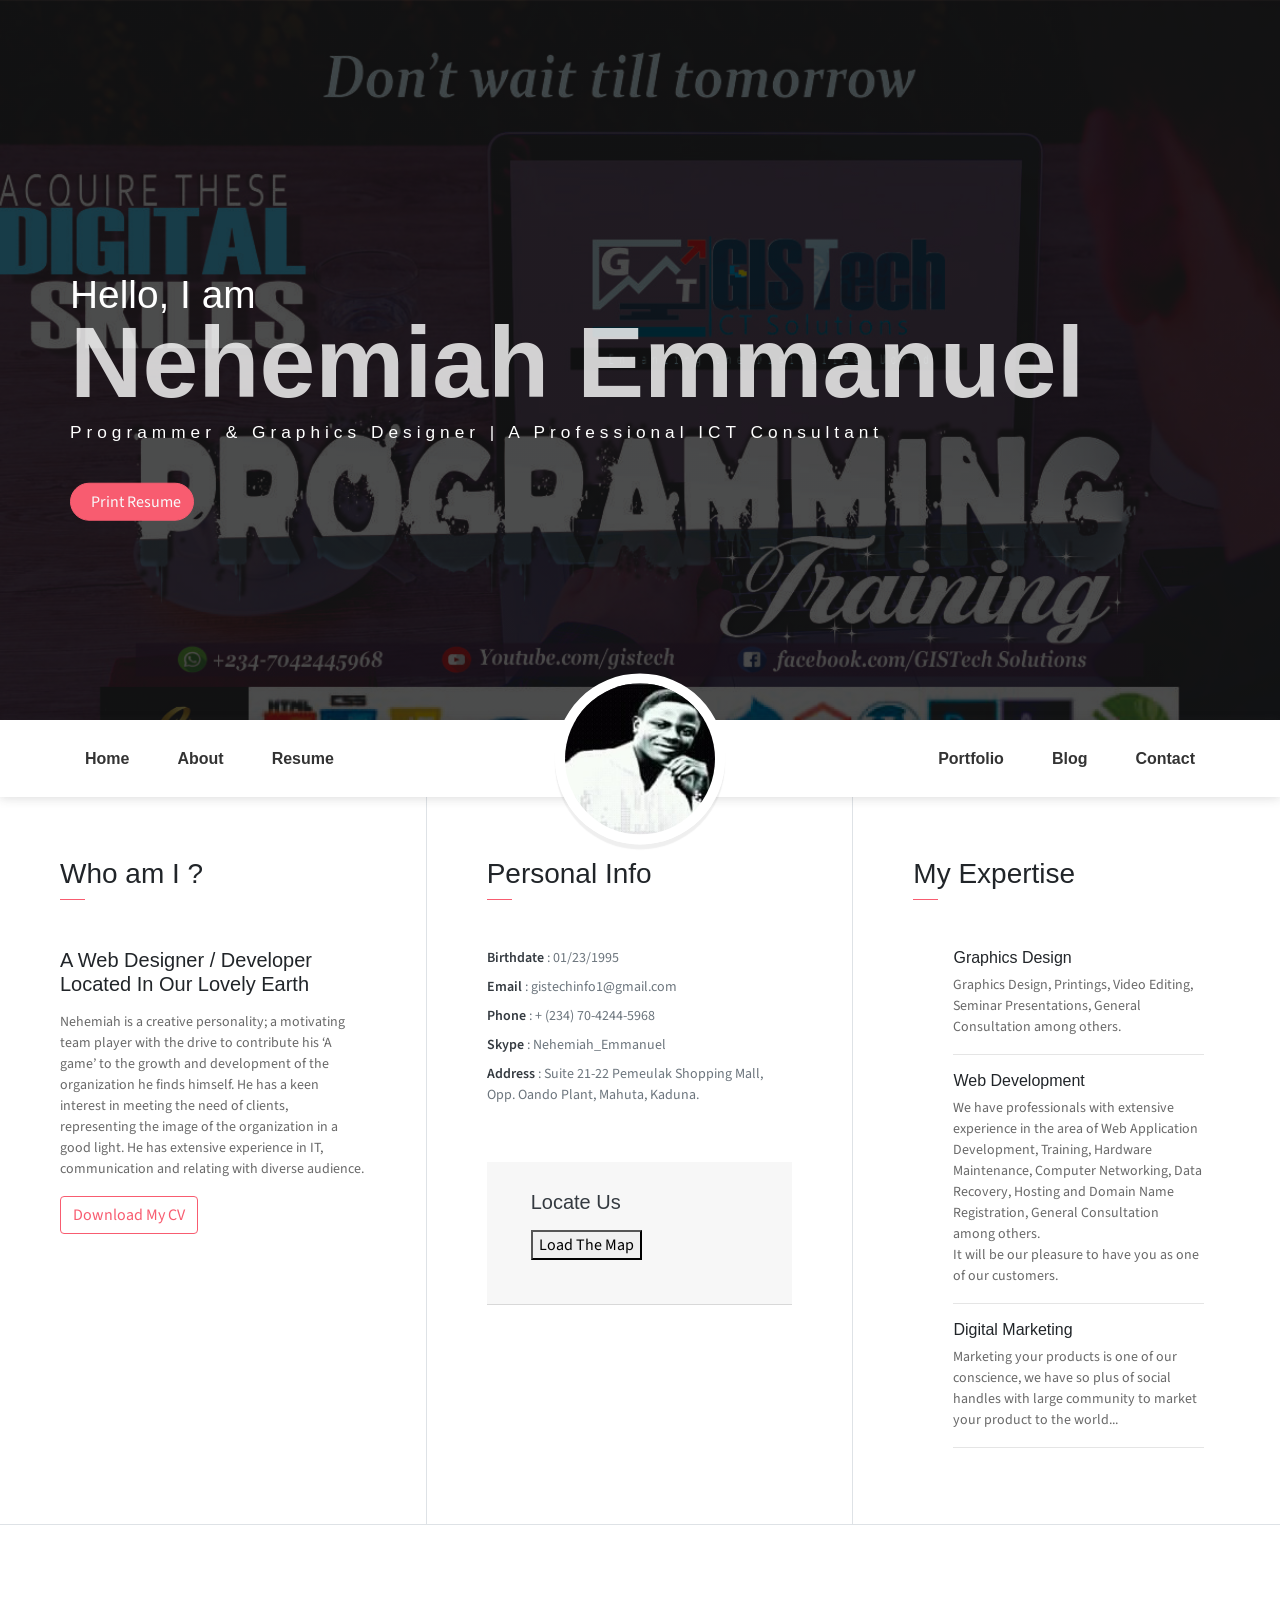
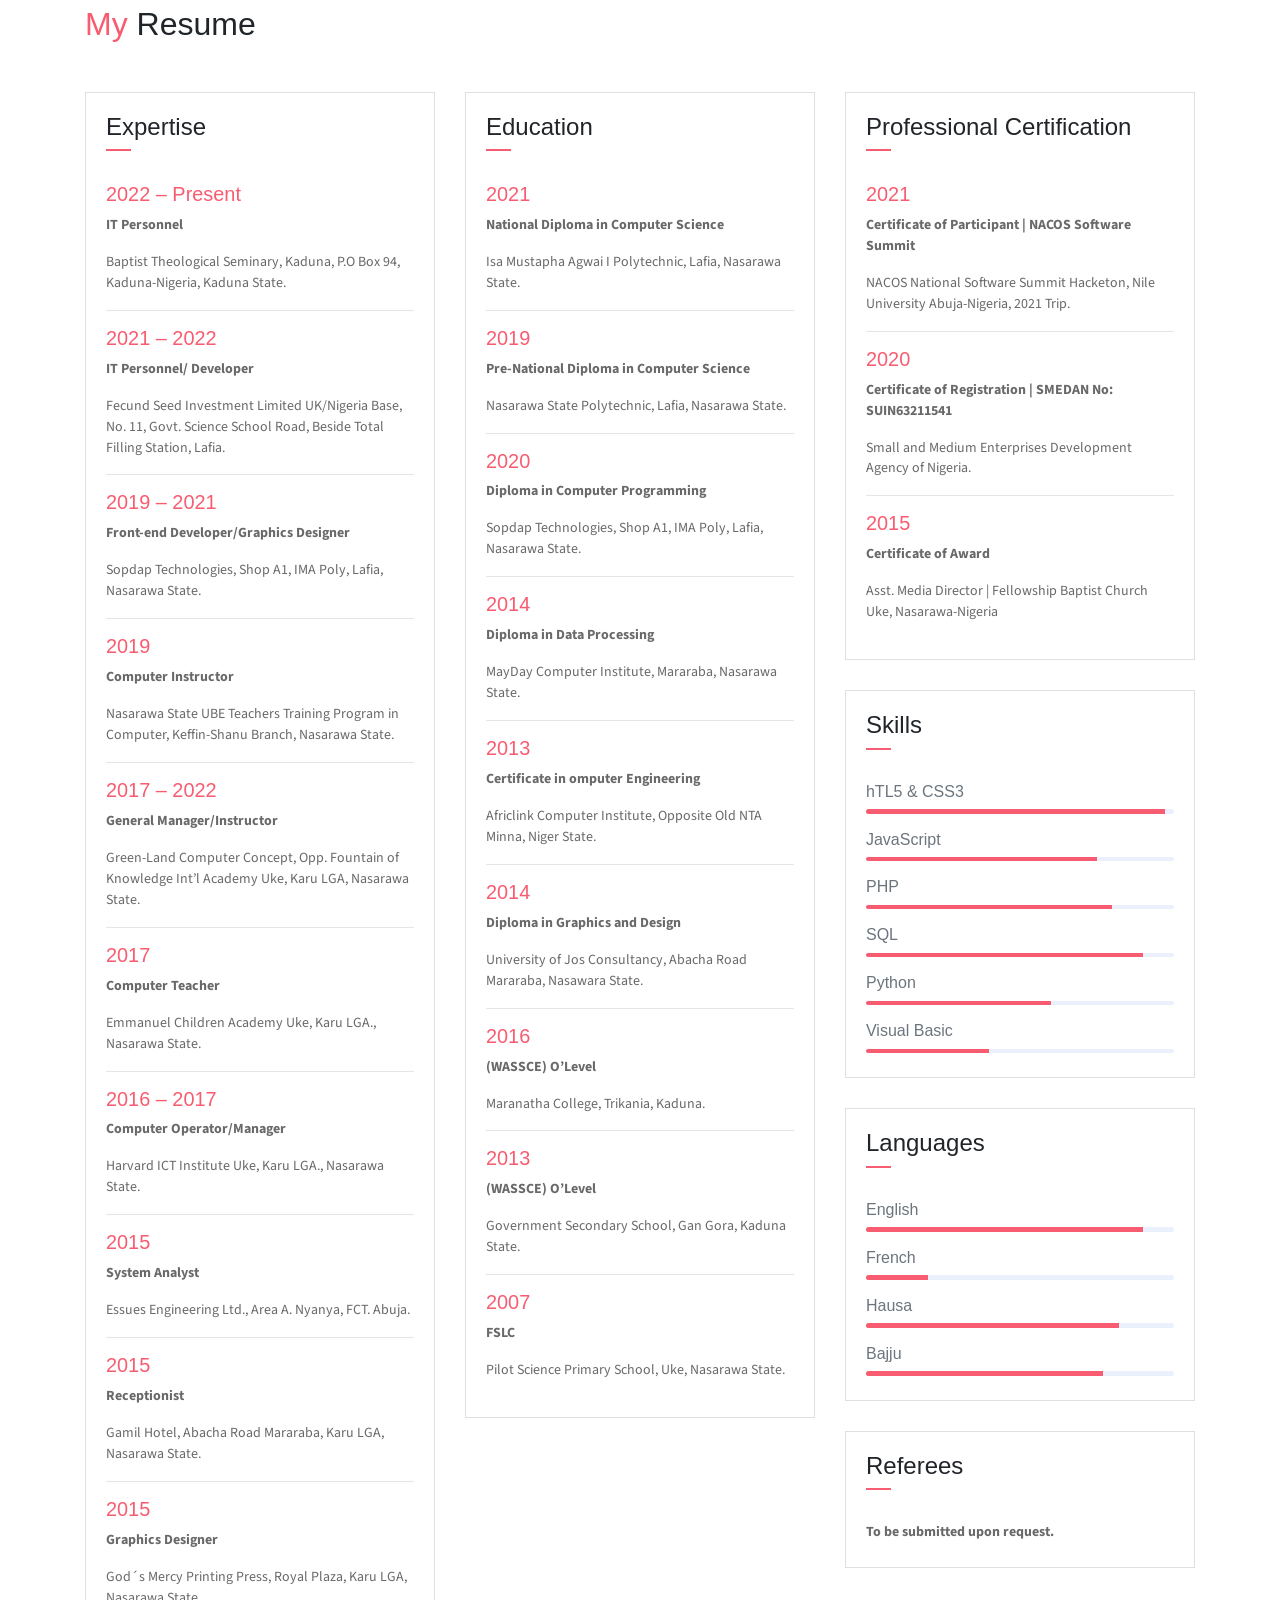
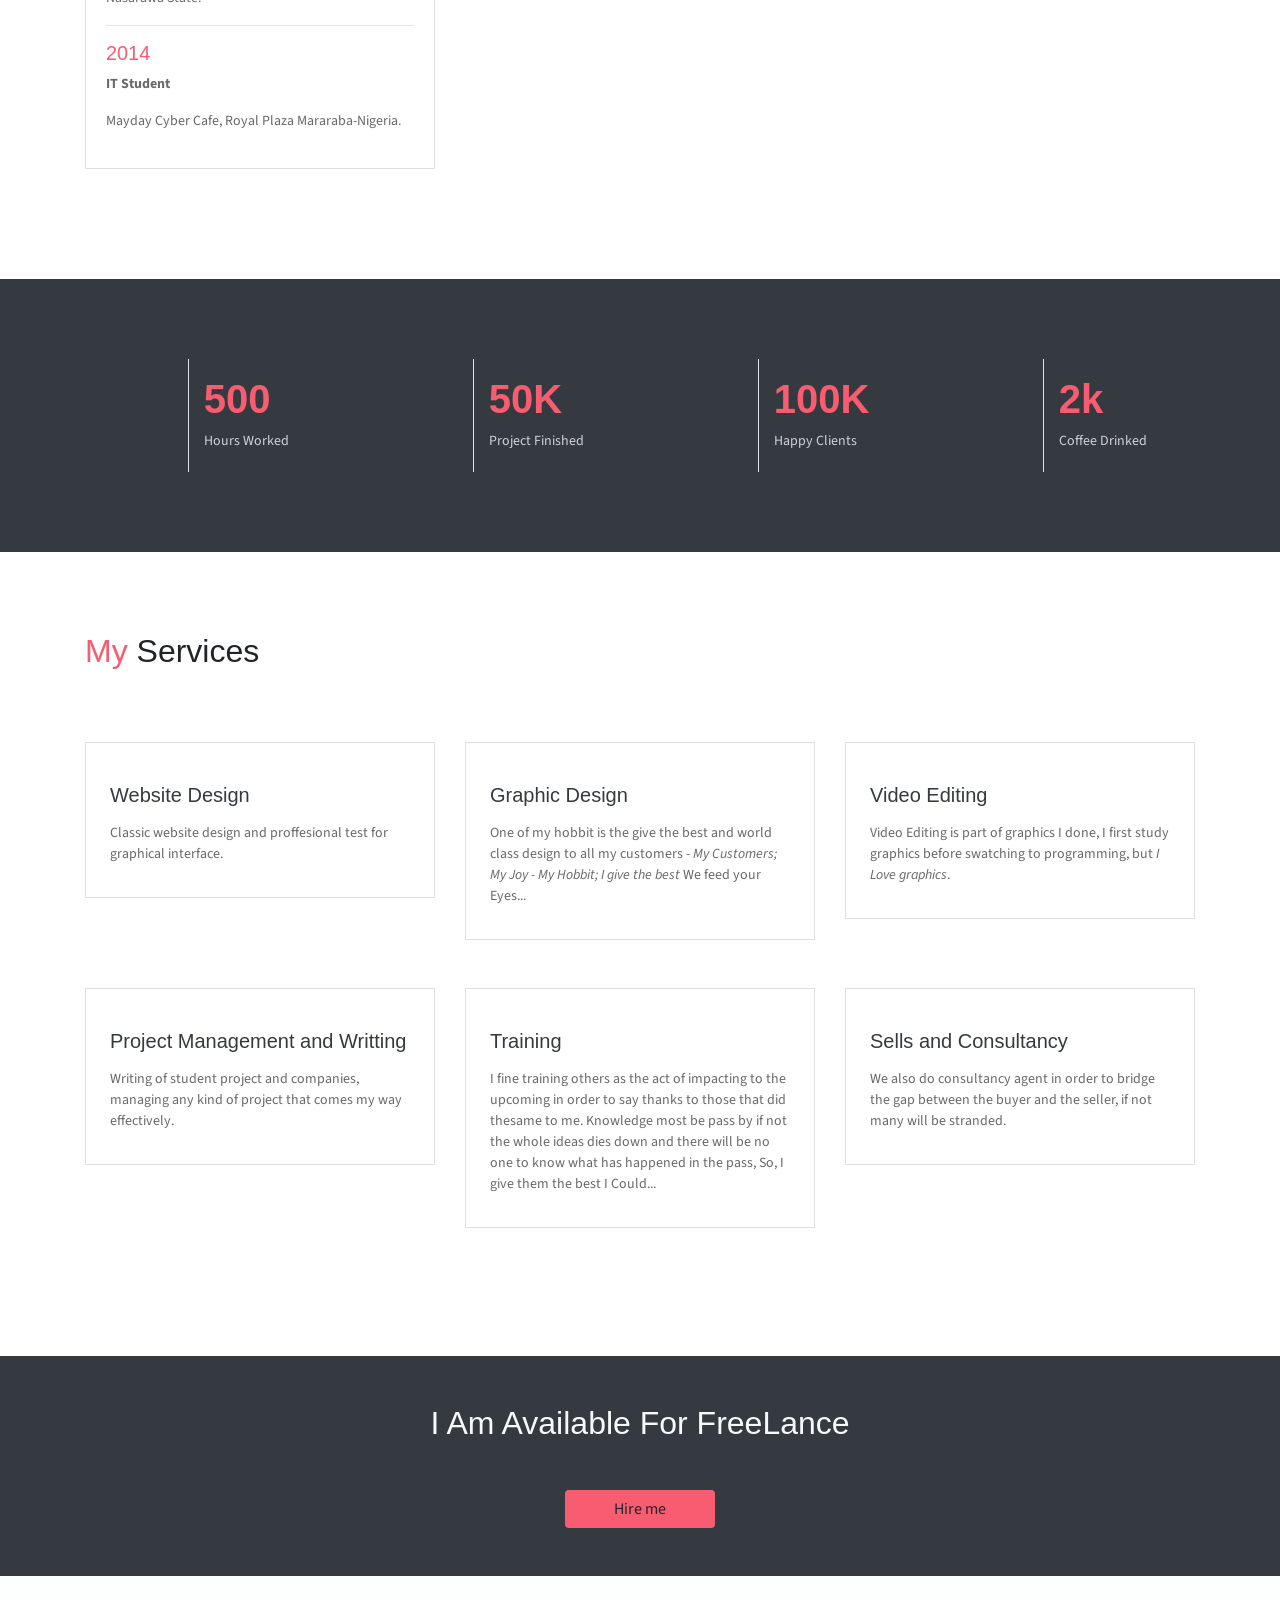
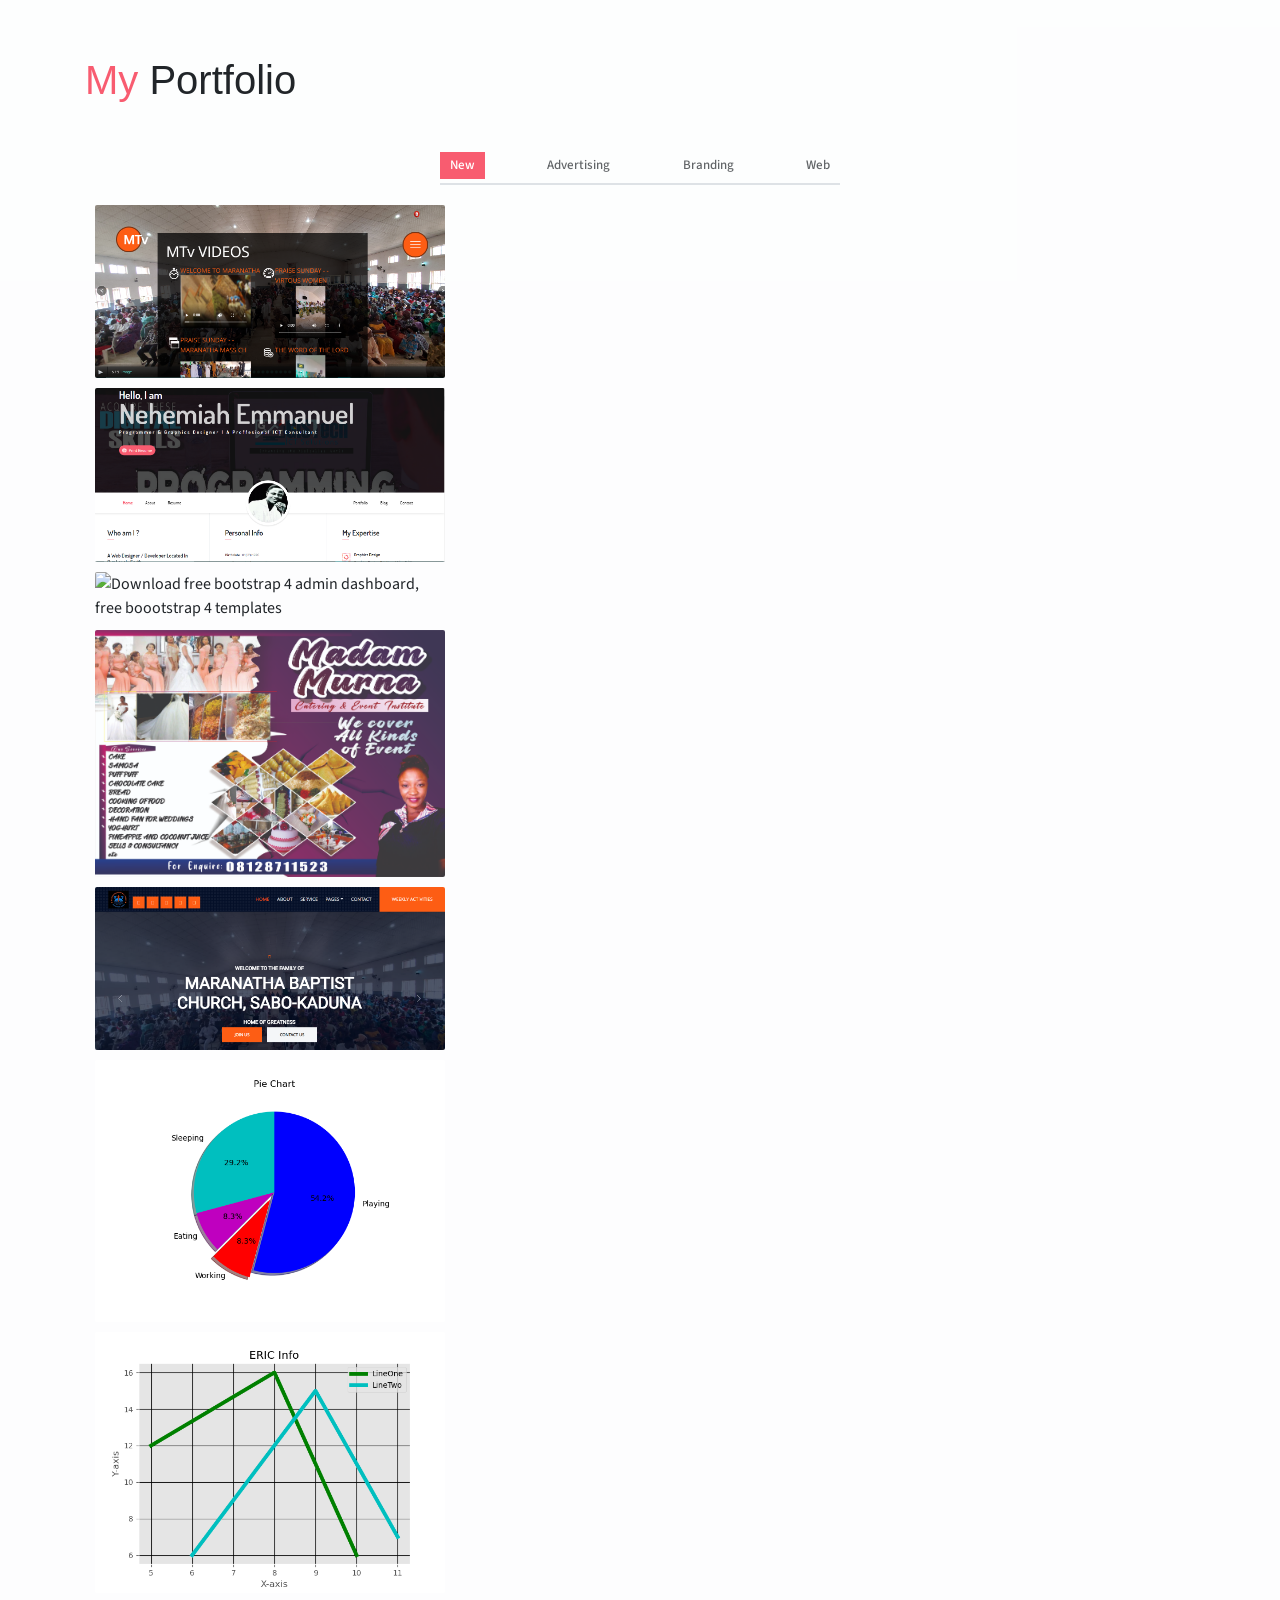
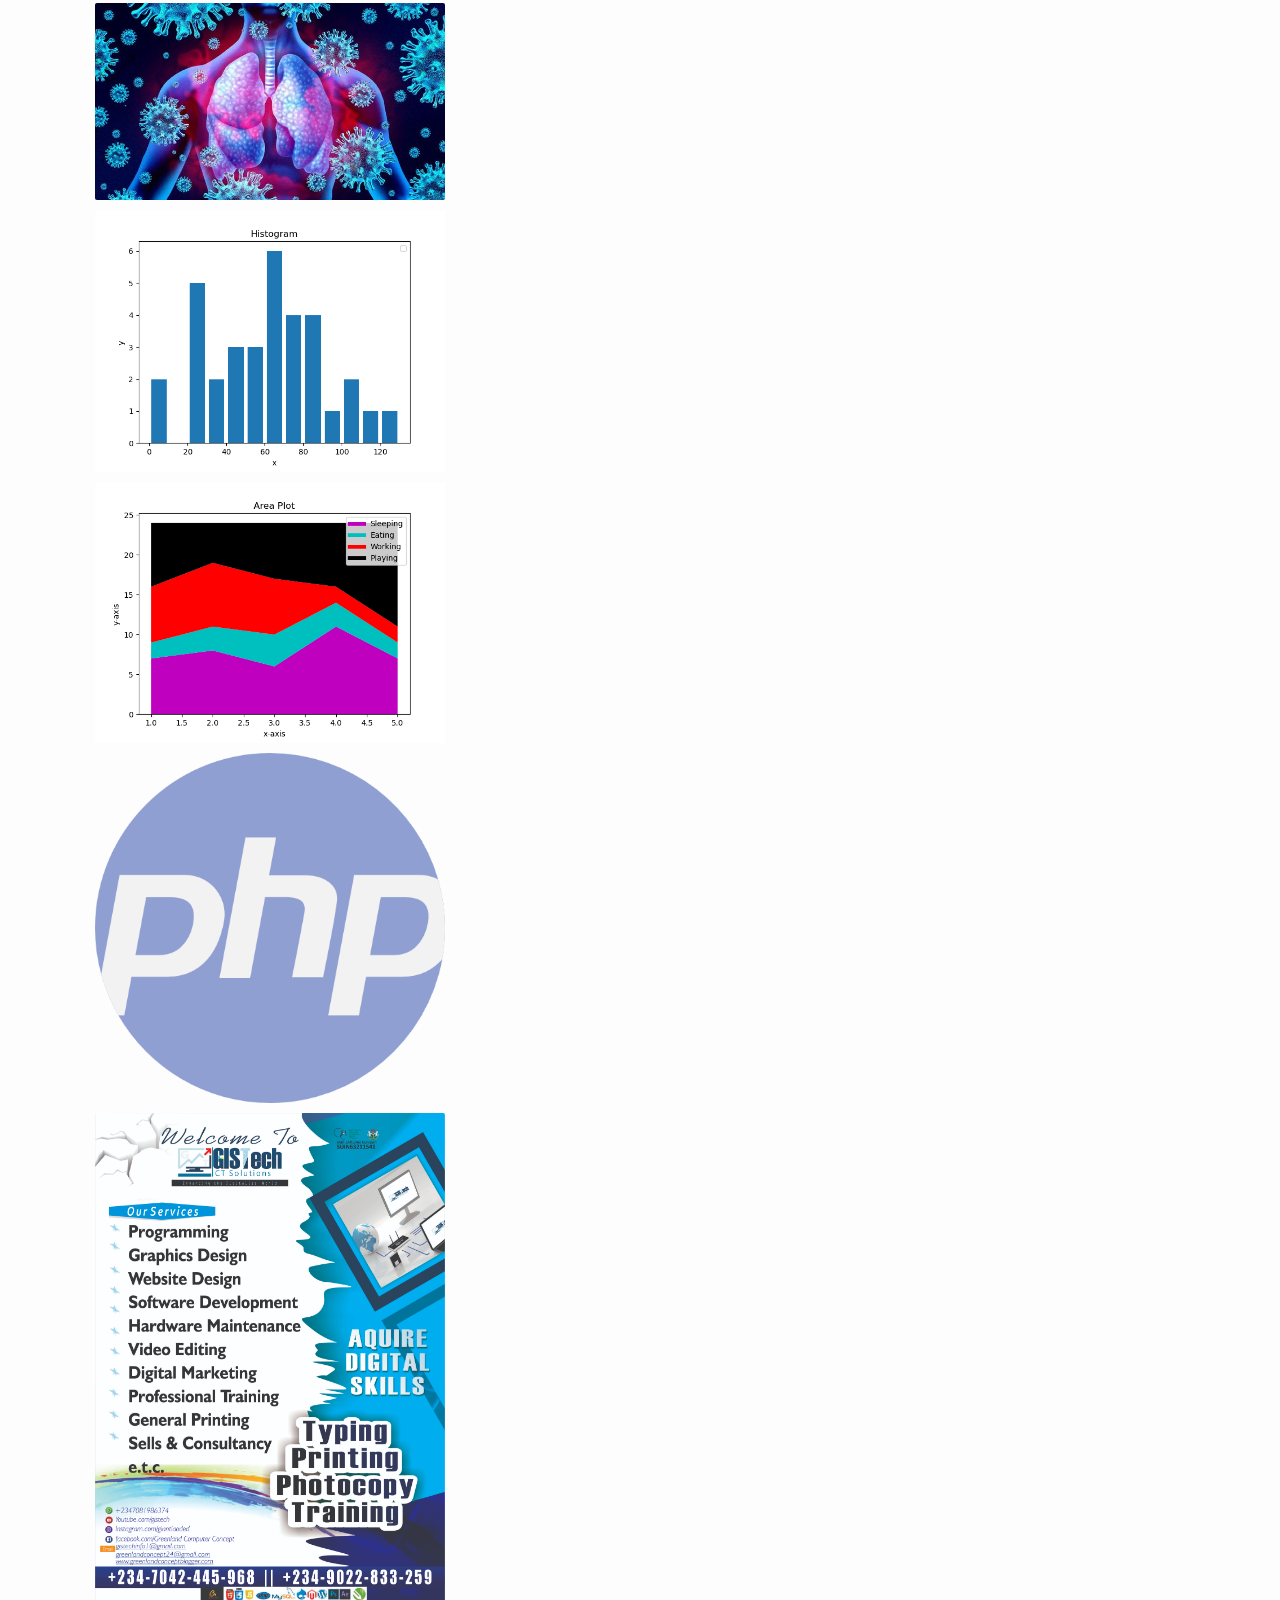
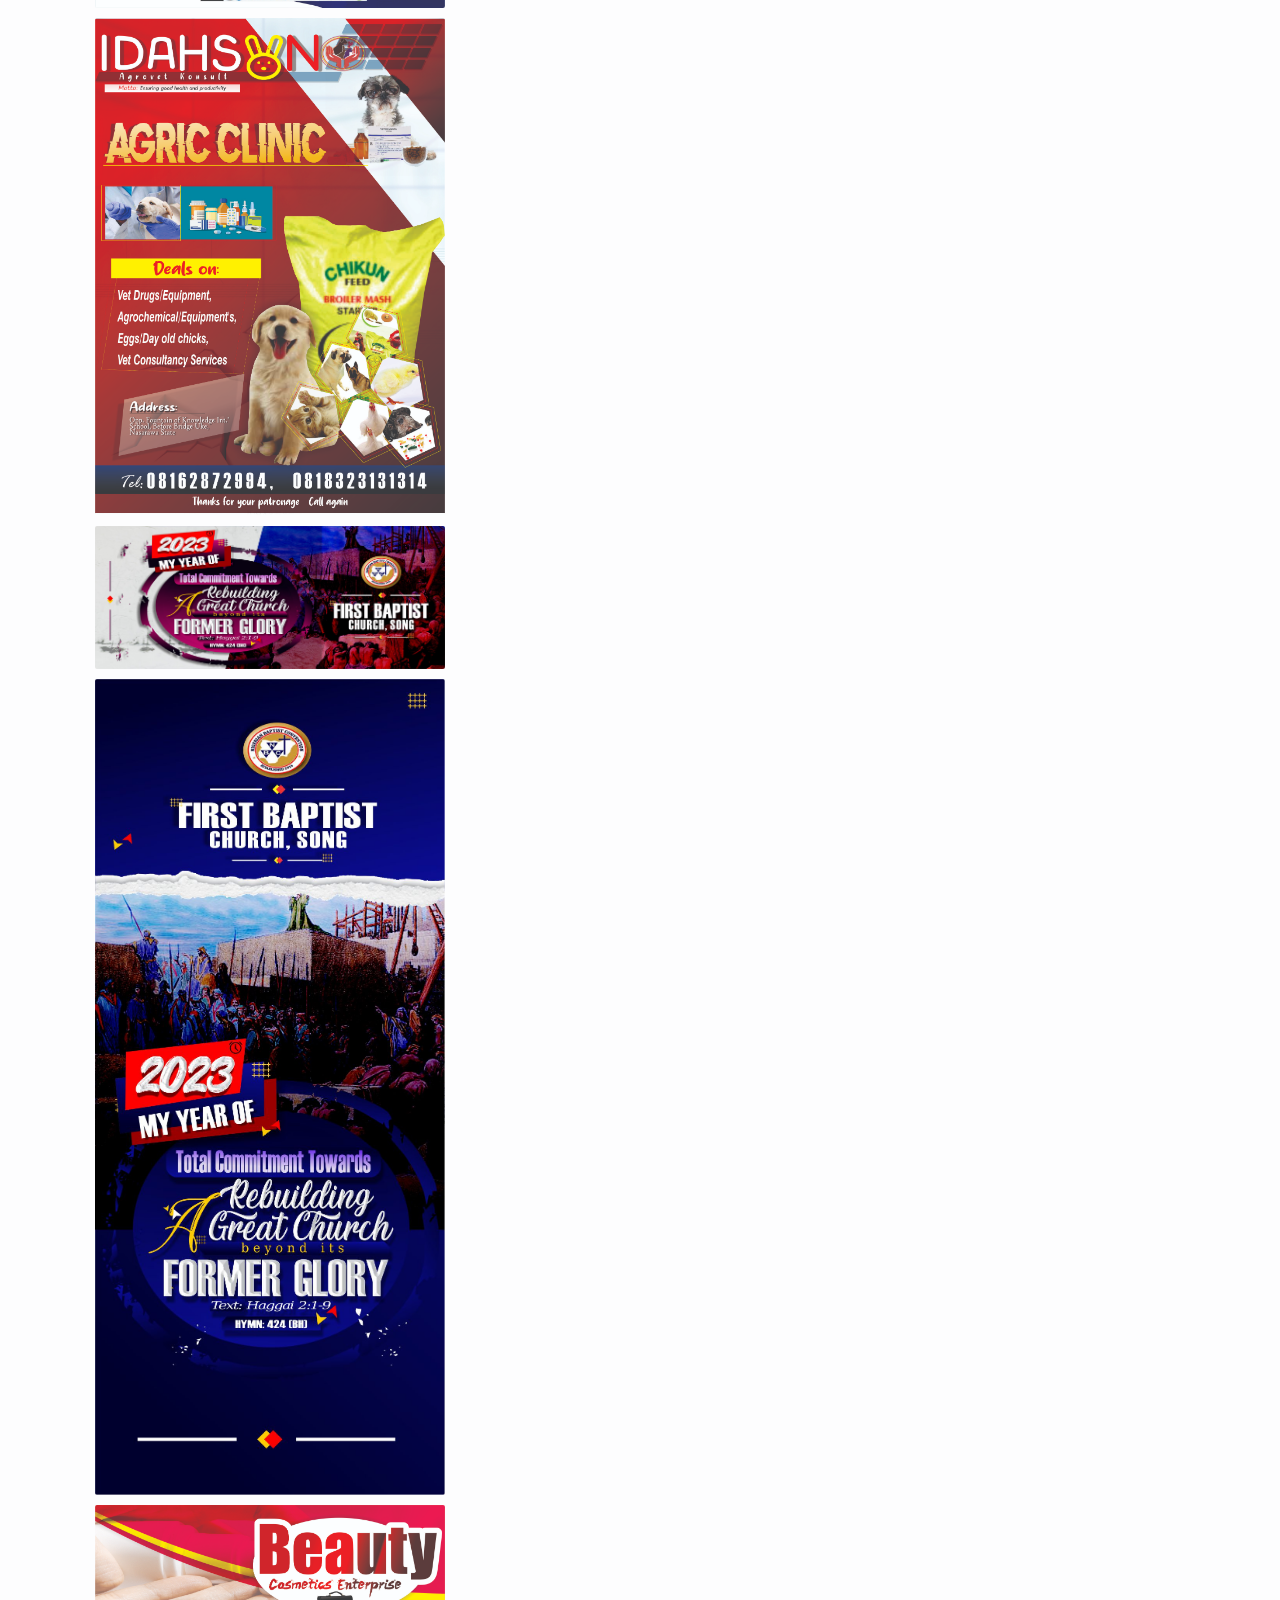
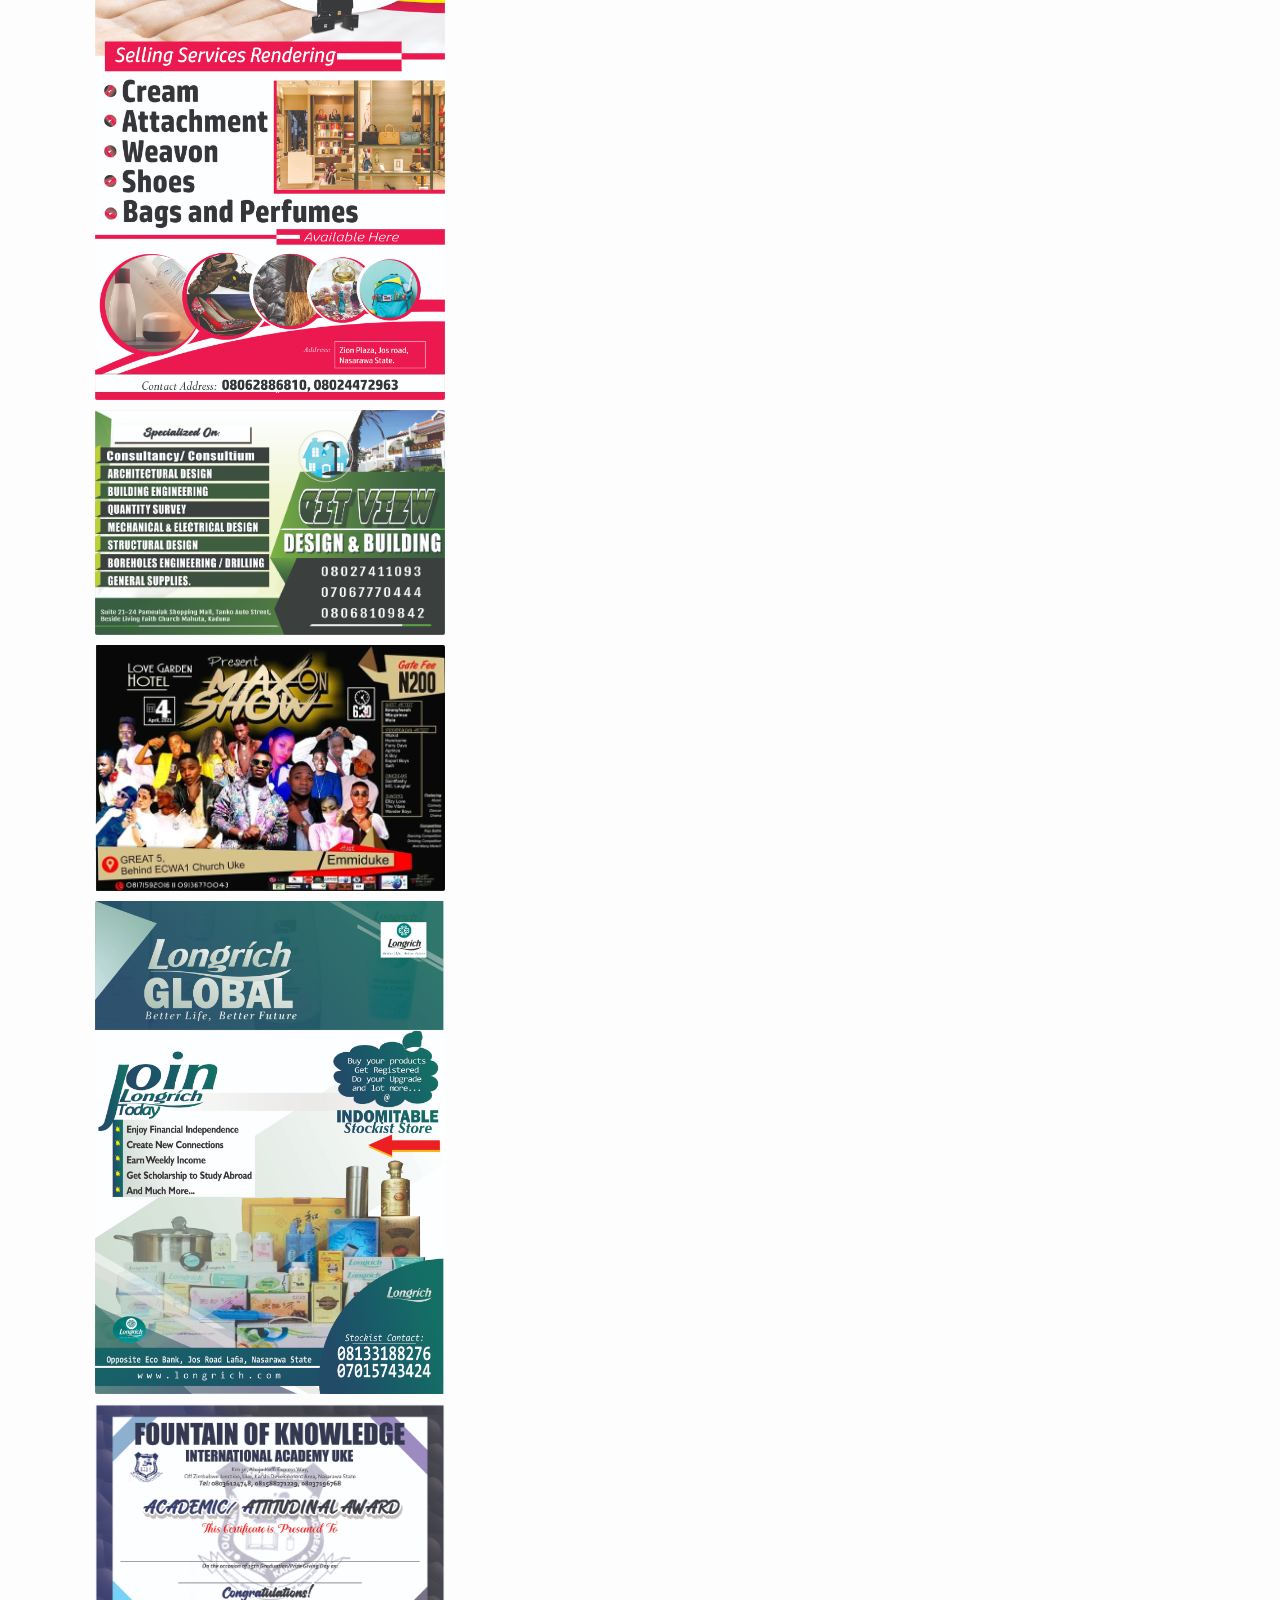
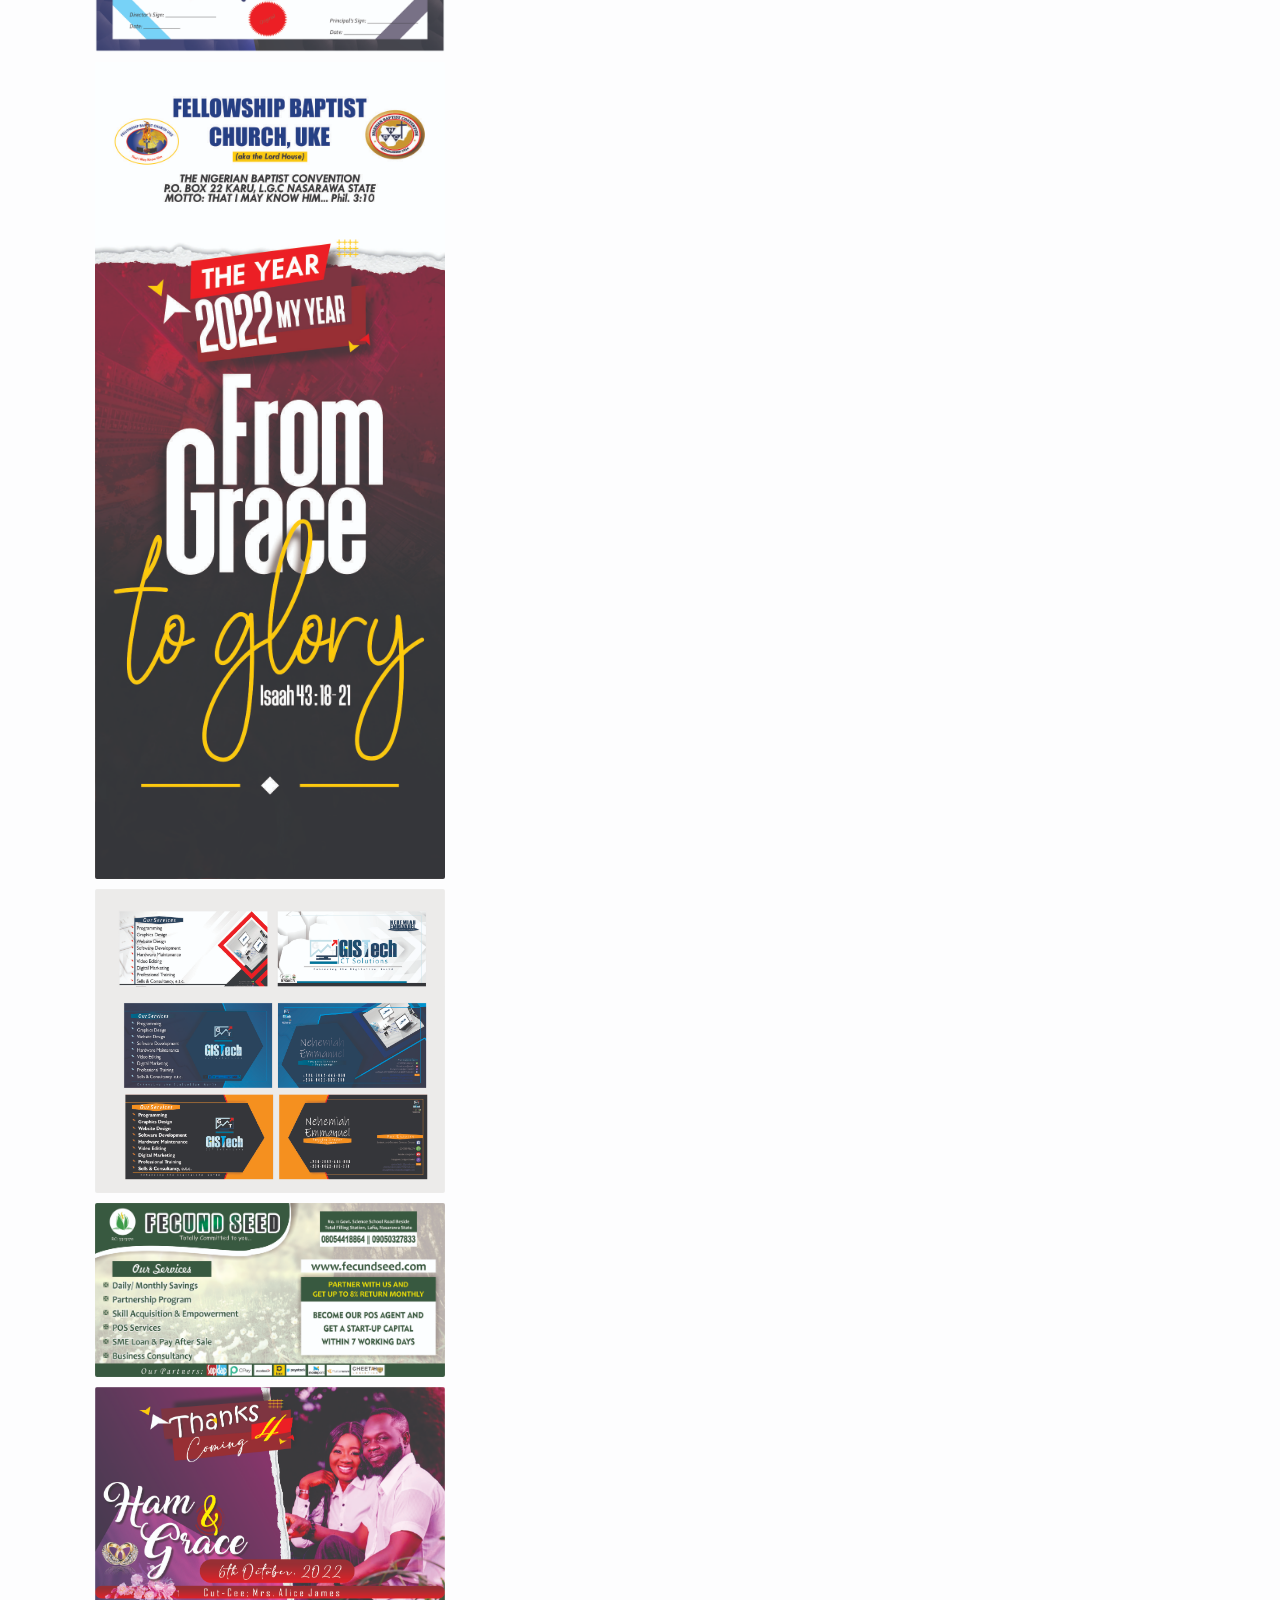
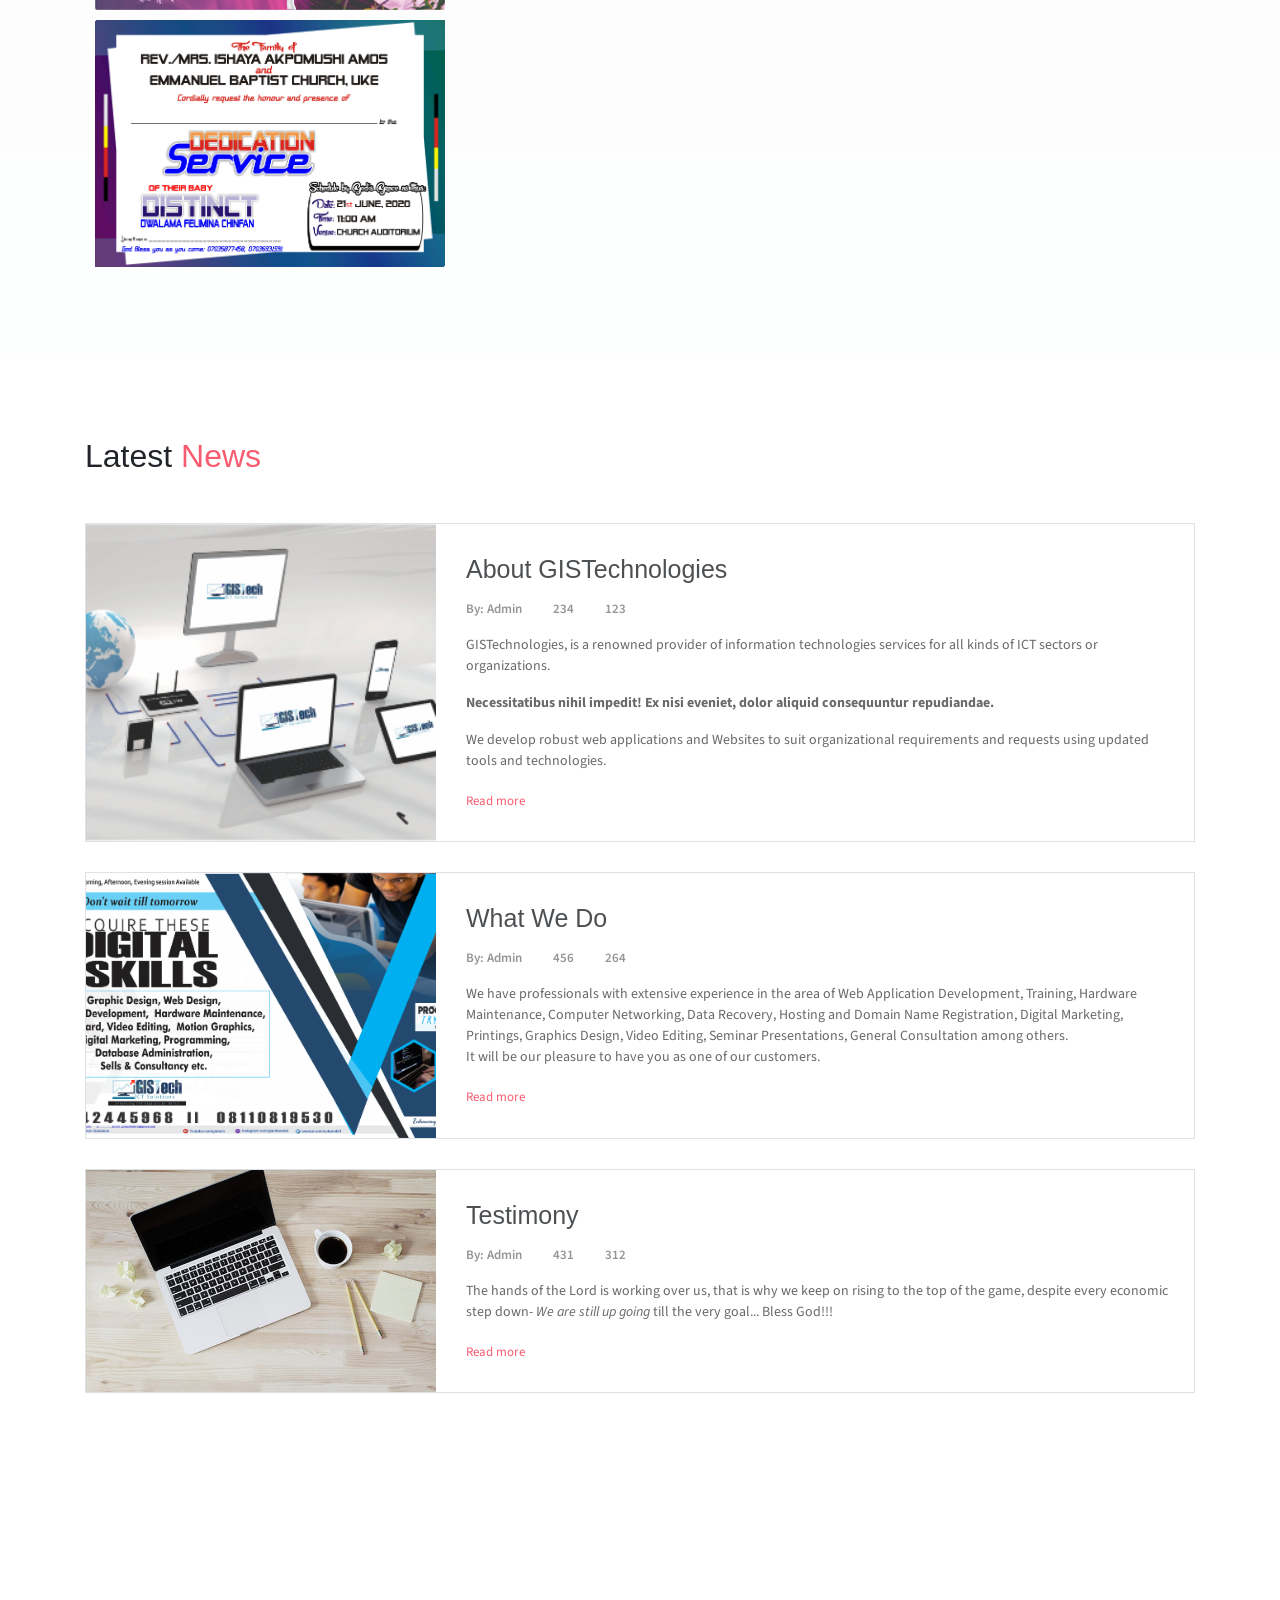
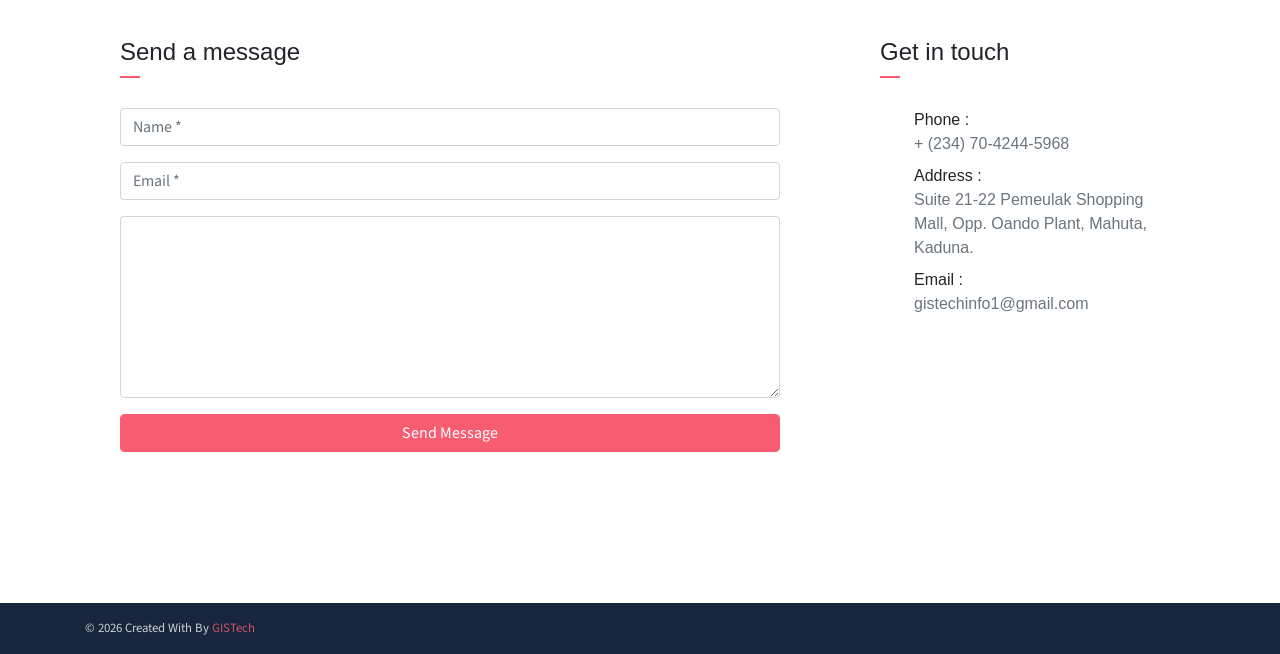
==== index.html @ 684efd95 "Add files via upload" ====
<!DOCTYPE html>
<html lang="en">
<head>
	<meta charset="utf-8">
    <meta name="viewport" content="width=device-width, initial-scale=1, shrink-to-fit=no">
    <meta name="description" content="Start your development with NehemiahEmmanuel landing page.">
    <meta name="author" content="Devcrud">
    <title>NehemiahEmmanuel Portfolio | gistech.com</title>
    <!-- font icons -->
    <link rel="stylesheet" href="vendors/themify-icons/css/themify-icons.css">
    <!-- GISTech + NehemiahEmmanuel main styles -->
	<link rel="stylesheet" href="css/johndoe.css">
</head>
<body data-spy="scroll" data-target=".navbar" data-offset="40" id="home">

    <a href="components.html" class="btn btn-primary btn-component" data-spy="affix" data-offset-top="600"><i class="ti-shift-left-alt"></i> Components</a>
    <header class="header">
        <div class="container">
            <ul class="social-icons pt-3">
                <li class="social-item"><a class="social-link text-light" href="https://www.focebook.com/Nehemiah Emmanuel"><i class="ti-facebook" aria-hidden="true"></i></a></li>
                <li class="social-item"><a class="social-link text-light" href="https://www.twitter.com/actionel24"><i class="ti-twitter" aria-hidden="true"></i></a></li>
                <li class="social-item"><a class="social-link text-light" href="https://www.youtube.com/@gistech911"><i class="ti-youtube" aria-hidden="true"></i></a></li>
                <li class="social-item"><a class="social-link text-light" href="https://www.instagram.com/giantloaded"><i class="ti-instagram" aria-hidden="true"></i></a></li>
                <li class="social-item"><a class="social-link text-light" href="https://github.com/GISTechHUB/"><i class="ti-github" aria-hidden="true"></i></a></li>
            </ul>  
            <div class="header-content">
                <h4 class="header-subtitle" >Hello, I am</h4>
                <h1 class="header-title">Nehemiah Emmanuel</h1>
                <h6 class="header-mono" >Programmer & Graphics Designer | A Professional ICT Consultant</h6>
                <a href="docs/Hello it's Nehemiah.pdf"><button class="btn btn-primary btn-rounded text-light"><i class="ti-printer pr-2"></i>Print Resume</button></a>
            </div>
        </div>
    </header>
    <nav class="navbar sticky-top navbar-expand-lg navbar-light bg-white" data-spy="affix" data-offset-top="510">
        <div class="container">
            <button class="navbar-toggler ml-auto" type="button" data-toggle="collapse" data-target="#navbarSupportedContent" aria-controls="navbarSupportedContent" aria-expanded="false" aria-label="Toggle navigation">
                <span class="navbar-toggler-icon"></span>
            </button>
            <div class="collapse mt-sm-20 navbar-collapse" id="navbarSupportedContent">
                <ul class="navbar-nav mr-auto">
                    <li class="nav-item">
                        <a href="#home" class="nav-link">Home</a>
                    </li>
                    <li class="nav-item">
                        <a href="#about" class="nav-link">About</a>
                    </li>
                    <li class="nav-item">
                        <a href="#resume" class="nav-link">Resume</a>
                    </li>
                </ul>
                <ul class="navbar-nav brand">
                    <img src="imgs/avatar.jpg" alt="" class="brand-img">
                    <li class="brand-txt">
                        <h5 class="brand-title">Nehemiah Emmanuel</h5>
                        <div class="brand-subtitle">Programmer & Graphics Designer | A Professional ICT Consultant</div>
                    </li>
                </ul>
                <ul class="navbar-nav ml-auto">
                    <li class="nav-item">
                        <a href="#portfolio" class="nav-link">Portfolio</a>
                    </li>
                    <li class="nav-item">
                        <a href="#blog" class="nav-link">Blog</a>
                    </li>
                    <li class="nav-item last-item">
                        <a href="#contact" class="nav-link">Contact</a>
                    </li>
                </ul>
            </div>
        </div>
    </nav>
    <div class="container-fluid">
        <div id="about" class="row about-section">
            <div class="col-lg-4 about-card">
                <h3 class="font-weight-light">Who am I ?</h3>
                <span class="line mb-5"></span>
                <h5 class="mb-3">A Web Designer / Developer Located In Our Lovely Earth</h5>
                <p class="mt-20">Nehemiah is a creative personality; a motivating team player with the drive to contribute his ‘A game’ to the growth and development of the organization he finds himself. He has a keen interest in meeting the need of clients, representing the image of the organization in a good light. He has extensive experience in IT, communication and relating with diverse audience.</p>
                <button class="btn btn-outline-danger"><a href="docs/Nehemiah OpenCV.pdf"><i class="icon-down-circled2 "></i>Download My CV</a></button>
            </div>
            <!-- =========== -->
            <div class="col-lg-4 about-card">
                <h3 class="font-weight-light">Personal Info</h3>
                <span class="line mb-5"></span>
                <ul class="mt40 info list-unstyled">
                    <li><span>Birthdate</span> : 01/23/1995</li>
                    <li><span>Email</span> : gistechinfo1@gmail.com</li>
                    <li><span>Phone</span> : + (234) 70-4244-5968</li>
                    <li><span>Skype</span> : Nehemiah_Emmanuel </li>
                    <li><span>Address</span> :  Suite 21-22 Pemeulak Shopping Mall, Opp. Oando Plant, Mahuta, Kaduna.</li>
                </ul>
                <ul class="social-icons pt-3">
                    <li class="social-item"><a class="social-link" href="https://www.focebook.com/Nehemiah Emmanuel"><i class="ti-facebook" aria-hidden="true"></i></a></li>
                    <li class="social-item"><a class="social-link" href="https://www.twitter.com/actionel24"><i class="ti-twitter" aria-hidden="true"></i></a></li>
                    <li class="social-item"><a class="social-link" href="https://www.youtube.com/@gistech911"><i class="ti-google" aria-hidden="true"></i></a></li>
                    <li class="social-item"><a class="social-link" href="https://www.instagram.com/giantloaded"><i class="ti-instagram" aria-hidden="true"></i></a></li>
                    <li class="social-item"><a class="social-link" href="https://github.com/GISTechHUB/"><i class="ti-github" aria-hidden="true"></i></a></li>
                </ul>
                 <!-- ========== Map +========== -->
                <div class="card-header has-icon">
                    <i class="ti-map-alt text-danger" aria-hidden="true"></i>
                    <div class="card-body px-4 py-3">
                        <h5 class="mb-3 card-title text-dark">Locate Us</h5>
                        <P class="subtitle">
                        <div id="w3docs-map" style="width: 500px; height: 380px; display: none;">
                        </div>
                        <button onclick="w3Load()">Load The Map</button></P>
                    </div>   
                </div>
            </div>
            <div class="col-lg-4 about-card">
                <h3 class="font-weight-light">My Expertise</h3>
                <span class="line mb-5"></span>
                <div class="row">
                    <div class="col-1 text-danger pt-1"><i class="ti-widget icon-lg"></i></div>
                    <div class="col-10 ml-auto mr-3">
                        <h6>Graphics Design</h6>
                        <p class="subtitle"> Graphics Design, Printings, Video Editing, Seminar Presentations, General Consultation among others.</p>
                        <hr>
                    </div>
                </div>
                <div class="row">
                    <div class="col-1 text-danger pt-1"><i class="ti-paint-bucket icon-lg"></i></div>
                    <div class="col-10 ml-auto mr-3">
                        <h6>Web Development</h6>
                        <p class="subtitle">We have professionals with extensive experience in the area of Web Application Development, Training, Hardware Maintenance, Computer Networking, Data Recovery, Hosting and Domain Name Registration, General Consultation among others.<br>It will be our pleasure to have you as one of our customers.</p>
                        <hr>
                    </div>
                </div>
                <div class="row">
                    <div class="col-1 text-danger pt-1"><i class="ti-stats-up icon-lg"></i></div>
                    <div class="col-10 ml-auto mr-3">
                        <h6>Digital Marketing</h6>
                        <p class="subtitle">Marketing your products is one of our conscience, we have so plus of social handles with large community to market your product to the world...</p>
                        <hr>
                    </div>
                </div>
            </div>
        </div>
    </div>

    <!--Resume Section-->
    <section class="section" id="resume">
        <div class="container">
            <h2 class="mb-5"><span class="text-danger">My</span> Resume</h2>
            <div class="row">
                <div class="col-md-6 col-lg-4">
                    <div class="card">
                       <div class="card-header">
                            <div class="mt-2">
                                <h4>Expertise</h4>
                                <span class="line"></span>  
                            </div>
                        </div>
                        <div class="card-body">
                            <h6 class="title text-danger">2022 – Present</h6>
                            <P><strong>IT Personnel</strong></P>
                            <P class="subtitle">Baptist Theological Seminary, Kaduna, P.O Box 94, Kaduna-Nigeria, Kaduna State. </P>
                            <hr>
                            <h6 class="title text-danger">2021 – 2022</h6>
                            <P><strong>IT Personnel/ Developer</strong></P>
                            <P class="subtitle">Fecund Seed Investment Limited UK/Nigeria Base, No. 11, Govt. Science School Road, Beside Total Filling Station, Lafia. </P>
                            <hr>
                            <h6 class="title text-danger">2019 – 2021</h6>
                            <P><strong>Front-end Developer/Graphics Designer</strong></P>
                            <P class="subtitle">Sopdap Technologies, Shop A1, IMA Poly, Lafia, Nasarawa State. </P>
                            <hr>
                            <h6 class="title text-danger">2019</h6>
                            <P><strong>Computer Instructor</strong></P>
                            <P class="subtitle">Nasarawa State UBE Teachers Training Program in Computer, Keffin-Shanu Branch, Nasarawa State. </P>
                            <hr>
                            <h6 class="title text-danger">2017 – 2022</h6>
                            <P><strong>General Manager/Instructor </strong> </P>
                            <P class="subtitle">Green-Land Computer Concept, Opp. Fountain of Knowledge  Int’l Academy Uke, Karu LGA, Nasarawa State. </P>
                            <hr>
                            <h6 class="title text-danger">2017</h6>
                            <P><strong>Computer Teacher</strong> </P>
                            <P class="subtitle">Emmanuel Children Academy Uke, Karu LGA., Nasarawa State.</P>
                            <hr>
                            <h6 class="title text-danger">2016 – 2017</h6>
                            <P><strong>Computer Operator/Manager</strong> </P>
                            <P class="subtitle">Harvard ICT Institute Uke, Karu LGA., Nasarawa State.</P>
                            <hr>
                            <h6 class="title text-danger">2015</h6>
                            <P><strong>System Analyst</strong> </P>
                            <P class="subtitle">Essues Engineering Ltd., Area A. Nyanya, FCT. Abuja.</P>
                            <hr>
                            <h6 class="title text-danger">2015</h6>
                            <P><strong>Receptionist</strong></P>
                            <P class="subtitle">Gamil Hotel, Abacha Road Mararaba, Karu LGA, Nasarawa State.</P>
                            <hr>
                            <h6 class="title text-danger">2015</h6>
                            <P><strong>Graphics Designer</strong></P>
                            <P class="subtitle">God´s Mercy Printing Press, Royal Plaza, Karu LGA, Nasarawa State.</P>
                            <hr>
                            <h6 class="title text-danger">2014</h6>
                            <P><strong>IT Student</strong></P>
                            <P class="subtitle">Mayday Cyber Cafe, Royal Plaza Mararaba-Nigeria.</P>
                        </div>
                    </div>
                </div>
                <div class="col-md-6 col-lg-4">
                    <div class="card">
                       <div class="card-header">
                            <div class="mt-2">
                                <h4>Education</h4>
                                <span class="line"></span>  
                            </div>
                        </div>
                        <div class="card-body">
                            <h6 class="title text-danger">2021</h6>
                            <P><strong>National Diploma in Computer Science</strong></P>
                            <P class="subtitle">Isa Mustapha Agwai I Polytechnic, Lafia, Nasarawa State.</P>
                            <hr>
                            <h6 class="title text-danger">2019</h6>
                            <P><strong>Pre-National Diploma in Computer Science</strong></P>
                            <P class="subtitle">Nasarawa State Polytechnic, Lafia, Nasarawa State.</P>
                            <hr>
                            <h6 class="title text-danger">2020</h6>
                            <P><strong>Diploma in Computer Programming</strong></P>
                            <P class="subtitle">Sopdap Technologies, Shop A1, IMA Poly, Lafia, Nasarawa State.</P>
                            <hr>
                            <h6 class="title text-danger">2014</h6>
                            <P><strong>Diploma in Data Processing</strong></P>
                            <P class="subtitle">MayDay Computer Institute, Mararaba, Nasarawa State.</P>
                            <hr>
                            <h6 class="title text-danger">2013</h6>
                            <P><strong>Certificate in omputer Engineering</strong></P>
                            <P class="subtitle">Africlink Computer Institute, Opposite Old NTA Minna, Niger State.</P>
                            <hr>
                            <h6 class="title text-danger">2014</h6>
                            <P><strong>Diploma in Graphics and Design</strong></P>
                            <P class="subtitle">University of Jos Consultancy, Abacha Road Mararaba, Nasawara State.</P>
                            
                            <hr>
                            <h6 class="title text-danger">2016</h6>
                            <P><strong>(WASSCE) O’Level</strong></P>
                            <P class="subtitle">Maranatha College, Trikania, Kaduna.</P>
                            <hr>
                            <h6 class="title text-danger">2013</h6>
                            <P><strong>(WASSCE) O’Level</strong></P>
                            <P class="subtitle">Government Secondary School, Gan Gora, Kaduna State.</P>
                            <hr>
                            <h6 class="title text-danger">2007</h6>
                            <P><strong>FSLC</strong></P>
                            <P class="subtitle">Pilot Science Primary School, Uke, Nasarawa State.</P>
                        </div>
                    </div>

                </div>
              
                <div class="col-lg-4">
                                        <div class="card">
                        <div class="card-header">
                            <div class="mt-2">
                                <h4>Professional Certification</h4>
                                <span class="line"></span>  
                            </div>
                        </div>
                        <div class="card-body">
                            <h6 class="title text-danger">2021</h6>
                            <P><strong>Certificate of Participant | NACOS Software Summit </strong></P>
                            <P class="subtitle">NACOS National Software Summit Hacketon, Nile University Abuja-Nigeria, 2021 Trip.</P>
                            <hr>
                            <h6 class="title text-danger">2020</h6>
                            <P><strong>Certificate of Registration | SMEDAN No: SUIN63211541</strong></P>
                            <P class="subtitle">Small and Medium Enterprises Development Agency of Nigeria.</P>
                            <hr>
                            <h6 class="title text-danger">2015</h6>
                            <P><strong>Certificate of Award</strong></P>
                            <P class="subtitle">Asst. Media Director | Fellowship Baptist Church Uke, Nasarawa-Nigeria</P>
                          
                        </div>
                    </div>
                    <div class="card">
                       <div class="card-header">
                            <div class="pull-left">
                                <h4 class="mt-2">Skills</h4>
                                <span class="line"></span>  
                            </div>
                        </div>
                        <div class="card-body pb-2">
                           <h6>hTL5 &amp; CSS3</h6>
                            <div class="progress mb-3">
                                <div class="progress-bar bg-danger" role="progressbar" style="width: 97%" aria-valuenow="25" aria-valuemin="0" aria-valuemax="100"></div>
                            </div>
                            <h6>JavaScript</h6>
                            <div class="progress mb-3">
                                <div class="progress-bar bg-danger" role="progressbar" style="width: 75%" aria-valuenow="25" aria-valuemin="0" aria-valuemax="100"></div>
                            </div>
                            <h6>PHP</h6>
                            <div class="progress mb-3">
                                <div class="progress-bar bg-danger" role="progressbar" style="width: 80%" aria-valuenow="50" aria-valuemin="0" aria-valuemax="100"></div>
                            </div>
                            <h6>SQL</h6>
                            <div class="progress mb-3">
                                <div class="progress-bar bg-danger" role="progressbar" style="width: 90%" aria-valuenow="75" aria-valuemin="0" aria-valuemax="100"></div>
                            </div>
                            <h6>Python</h6>
                            <div class="progress mb-3">
                                <div class="progress-bar bg-danger" role="progressbar" style="width: 60%" aria-valuenow="75" aria-valuemin="0" aria-valuemax="100"></div>
                            </div>
                            <h6>Visual Basic</h6>
                            <div class="progress mb-3">
                                <div class="progress-bar bg-danger" role="progressbar" style="width: 40%" aria-valuenow="75" aria-valuemin="0" aria-valuemax="100"></div>
                            </div>
                        </div>
                    </div>
                    <div class="card">
                       <div class="card-header">
                            <div class="pull-left">
                                <h4 class="mt-2">Languages</h4>
                                <span class="line"></span>  
                            </div>
                        </div>
                        <div class="card-body pb-2">
                           <h6>English</h6>
                            <div class="progress mb-3">
                                <div class="progress-bar bg-danger" role="progressbar" style="width: 90%" aria-valuenow="25" aria-valuemin="0" aria-valuemax="100"></div>
                            </div>
                            <h6>French</h6>
                            <div class="progress mb-3">
                                <div class="progress-bar bg-danger" role="progressbar" style="width: 20%" aria-valuenow="25" aria-valuemin="0" aria-valuemax="100"></div>
                            </div>
                            <h6>Hausa</h6>
                            <div class="progress mb-3">
                                <div class="progress-bar bg-danger" role="progressbar" style="width: 82%" aria-valuenow="50" aria-valuemin="0" aria-valuemax="100"></div>
                            </div>
                            <h6>Bajju</h6>
                            <div class="progress mb-3">
                                <div class="progress-bar bg-danger" role="progressbar" style="width: 77%" aria-valuenow="50" aria-valuemin="0" aria-valuemax="100"></div>
                            </div>
                        </div>
                    </div>

                    <div class="card">
                       <div class="card-header">
                            <div class="pull-left">
                                <h4 class="mt-2">Referees </h4>
                                <span class="line"></span>  
                            </div>
                        </div>
                        <div class="card-body pb-2">
                        <P><strong>To be submitted upon request.</strong></P>
                        </div>
                    </div>
                </div>
            </div>
        </div>
    </section>

    <section class="section bg-dark text-center">
        <div class="container">
            <div class="row text-center">
                <div class="col-md-6 col-lg-3">
                    <div class="row ">
                        <div class="col-5 text-right text-light border-right py-3">
                            <div class="m-auto"><i class="ti-alarm-clock icon-xl"></i></div>
                        </div>
                        <div class="col-7 text-left py-3">
                            <h1 class="text-danger font-weight-bold font40">500</h1>
                            <p class="text-light mb-1">Hours Worked</p>
                        </div>
                    </div>
                </div>
                <div class="col-md-6 col-lg-3">
                    <div class="row">
                        <div class="col-5 text-right text-light border-right py-3">
                            <div class="m-auto"><i class="ti-layers-alt icon-xl"></i></div>
                        </div>
                        <div class="col-7 text-left py-3">
                            <h1 class="text-danger font-weight-bold font40">50K</h1>
                            <p class="text-light mb-1">Project Finished</p>
                        </div>
                    </div>
                </div>
                <div class="col-md-6 col-lg-3">
                    <div class="row">
                        <div class="col-5 text-right text-light border-right py-3">
                            <div class="m-auto"><i class="ti-face-smile icon-xl"></i></div>
                        </div>
                        <div class="col-7 text-left py-3">
                            <h1 class="text-danger font-weight-bold font40">100K</h1>
                            <p class="text-light mb-1">Happy Clients</p>
                        </div>
                    </div>
                </div>
                <div class="col-md-6 col-lg-3">
                    <div class="row">
                        <div class="col-5 text-right text-light border-right py-3">
                            <div class="m-auto"><i class="ti-heart-broken icon-xl"></i></div>
                        </div>
                        <div class="col-7 text-left py-3">
                            <h1 class="text-danger font-weight-bold font40">2k</h1>
                            <p class="text-light mb-1">Coffee Drinked</p>
                        </div>
                    </div>
                </div>
            </div>
        </div>
    </section>

    <section class="section" id="service">
        <div class="container">
            <h2 class="mb-5 pb-4"><span class="text-danger">My</span> Services</h2>
            <div class="row">
                <div class="col-md-4 col-sm-6">
                    <div class="card mb-5">
                       <div class="card-header has-icon">
                            <i class="ti-vector text-danger" aria-hidden="true"></i>
                        </div>
                        <div class="card-body px-4 py-3">
                            <h5 class="mb-3 card-title text-dark">Website Design</h5>
                            <P class="subtitle">Classic website design and proffesional test for graphical interface.</P>
                        </div>
                    </div>
                </div>
                <div class="col-md-4 col-sm-6">
                    <div class="card mb-5">
                       <div class="card-header has-icon">
                            <i class="ti-write text-danger" aria-hidden="true"></i>
                        </div>
                        <div class="card-body px-4 py-3">
                            <h5 class="mb-3 card-title text-dark">Graphic Design</h5>
                            <P class="subtitle">One of my hobbit is the give the best and world class design to all my customers - <em>My Customers; My Joy - My Hobbit; I give the best</em> We feed your Eyes...</P>
                        </div>
                    </div>
                </div>
                <div class="col-md-4 col-sm-6">
                    <div class="card mb-5">
                       <div class="card-header has-icon">
                            <i class="ti-package text-danger" aria-hidden="true"></i>
                        </div>
                        <div class="card-body px-4 py-3">
                            <h5 class="mb-3 card-title text-dark">Video Editing</h5>
                            <P class="subtitle">Video Editing is part of graphics I done, I first study graphics before swatching to programming, but <em>I Love graphics</em>.</P>
                        </div>
                    </div>
                </div>
                <div class="col-md-4 col-sm-6">
                    <div class="card mb-5">
                       <div class="card-header has-icon">
                            <i class="ti-map-alt text-danger" aria-hidden="true"></i>
                        </div>
                        <div class="card-body px-4 py-3">
                            <h5 class="mb-3 card-title text-dark">Project Management and Writting</h5>
                            <P class="subtitle">Writing of student project and companies, managing any kind of project that comes my way effectively.</P>
                        </div>
                    </div>
                </div>
                <div class="col-md-4 col-sm-6">
                    <div class="card mb-5">
                       <div class="card-header has-icon">
                            <i class="ti-bar-chart text-danger" aria-hidden="true"></i>
                        </div>
                        <div class="card-body px-4 py-3">
                            <h5 class="mb-3 card-title text-dark">Training</h5>
                            <P class="subtitle">I fine training others as the act of impacting to the upcoming in order to say thanks to those that did thesame to me. Knowledge most be pass by if not the whole ideas dies down and there will be no one to know what has happened in the pass, So, I give them the best I Could...</P>
                        </div>
                    </div>
                </div>
                <div class="col-md-4 col-sm-6">
                    <div class="card mb-5">
                       <div class="card-header has-icon">
                            <i class="ti-support text-danger" aria-hidden="true"></i>
                        </div>
                        <div class="card-body px-4 py-3">
                            <h5 class="mb-3 card-title text-dark">Sells and Consultancy</h5>
                            <P class="subtitle">We also do consultancy agent in order to bridge the gap between the buyer and the seller, if not many will be stranded.</P>
                        </div>
                    </div>
                </div>
            </div>
        </div>
    </section>

<!--     <section class="section bg-custom-gray" id="price">
        <div class="container">
            <h1 class="mb-5"><span class="text-danger">Packs</span> Pricing</h1>
            <div class="row align-items-center">
                <div class="col-md-6 col-lg-3">
                    <div class="price-card text-center mb-4">
                        <h3 class="price-card-title">Free</h3>
                        <div class="price-card-cost">
                            <sup class="ti-money"></sup>
                            <span class="num">0</span>
                            <span class="date">MO</span>
                        </div>
                        <ul class="list">
                            <li class="list-item">5 <span class="text-muted">Project</span></li>
                            <li class="list-item">1GB <span class="text-muted">Storage</span></li>
                            <li class="list-item"><span class="text-muted">No Domain</span></li>
                            <li class="list-item">1 <span class="text-muted">User</span></li>
                        </ul>
                        <button class="btn btn-primary btn-rounded w-lg">Subscribe</button>
                    </div>
                </div>
                <div class="col-md-6 col-lg-3">
                    <div class="price-card text-center mb-4">
                        <h3 class="price-card-title">Basic</h3>
                        <div class="price-card-cost">
                            <sup class="ti-money"></sup>
                            <span class="num">10</span>
                            <span class="date">MO</span>
                        </div>
                        <ul class="list">
                            <li class="list-item">50 <span class="text-muted">Project</span></li>
                            <li class="list-item">10GB <span class="text-muted">Storage</span></li>
                            <li class="list-item">1<span class="text-muted">Domain</span></li>
                            <li class="list-item">5 <span class="text-muted">User</span></li>
                        </ul>
                        <button class="btn btn-primary btn-rounded w-lg">Subscribe</button>
                    </div>
                </div>
                <div class="col-md-6 col-lg-3">
                    <div class="price-card text-center price-card-requried mb-4">
                        <h3 class="price-card-title">Exclusive</h3>
                        <div class="price-card-cost">
                            <sup class="ti-money"></sup>
                            <span class="num">25</span>
                            <span class="date">MO</span>
                        </div>
                        <ul class="list">
                            <li class="list-item">150 <span class="text-muted">Project</span></li>
                            <li class="list-item">15GB <span class="text-muted">Storage</span></li>
                            <li class="list-item">5<span class="text-muted"> Domain</span></li>
                            <li class="list-item">15<span class="text-muted">User</span></li>
                        </ul>
                        <button class="btn btn-primary btn-rounded w-lg">Subscribe</button>
                    </div>
                </div>
                <div class="col-md-6 col-lg-3">
                    <div class="price-card text-center mb-4">
                        <h3 class="price-card-title">Pro</h3>
                        <div class="price-card-cost">
                            <sup class="ti-money"></sup>
                            <span class="num">99</span>
                            <span class="date">MO</span>
                        </div>
                        <ul class="list">
                            <li class="list-item">500 <span class="text-muted">Project</span></li>
                            <li class="list-item">1000GB <span class="text-muted">Storage</span></li>
                            <li class="list-item">10<span class="text-muted"> Domain</span></li>
                            <li class="list-item">Unlimite<span class="text-muted">User</span></li>
                        </ul>
                        <button class="btn btn-primary btn-rounded w-lg">Subscribe</button>
                    </div>
                </div>
            </div>
        </div>
    </section> -->
    <section class="section bg-dark py-5">
        <div class="container text-center">
            <h2 class="text-light mb-5 font-weight-normal">I Am Available For FreeLance</h2>
            <button class="btn bg-primary w-lg" >Hire me</button>
        </div>
    </section>

    <!-- Portfolio Section -->
    <section class="section bg-custom-gray" id="portfolio">
        <div class="container">
            <h1 class="mb-5"><span class="text-danger">My</span> Portfolio</h1>
            <div class="portfolio">
                <div class="filters">
                    <a href="#" data-filter=".new" class="active">
                        New
                    </a>
                    <a href="#" data-filter=".advertising">
                        Advertising
                    </a>
                    <a href="#" data-filter=".branding">
                        Branding
                    </a>
                    <a href="#" data-filter=".web">
                        Web
                    </a>
                </div>
                <div class="portfolio-container"> 
                    <div class="col-md-6 col-lg-4 web">
                        <div class="portfolio-item">
                            <img src="imgs/web-1.jpg" class="img-fluid" alt="Download free bootstrap 4 admin dashboard, free boootstrap 4 templates">
                            <div class="content-holder">
                                <a class="img-popup" href="imgs/web-1.jpg"></a>
                                <div class="text-holder">
                                    <h6 class="title">WEB</h6>
                                    <p class="subtitle">We are glad to showcase what we have accomplished with our partners in the past and ongoing project. We are more than capable to give you much more than you can imagine. Below are a few of our exploits:</p>
                                </div>
                            </div>   
                        </div>             
                    </div>
                    <div class="col-md-6 col-lg-4 web new">
                        <div class="portfolio-item">
                            <img src="imgs/web-5.jpg" class="img-fluid" alt="Download free bootstrap 4 admin dashboard, free boootstrap 4 templates">
                            <div class="content-holder">
                                <a class="img-popup" href="imgs/web-5.jpg"></a>
                                <div class="text-holder">
                                    <h6 class="title">WEB</h6>
                                    <p class="subtitle">Portfolio Website</p>
                                </div>
                            </div>   
                        </div>             
                    </div>
                    <div class="col-md-6 col-lg-4 web new">
                        <div class="portfolio-item">
                            <img src="imgs/web-2.jpg" class="img-fluid" alt="Download free bootstrap 4 admin dashboard, free boootstrap 4 templates">
                            <div class="content-holder">
                                <a class="img-popup" href="imgs/web-2.jpg"></a>
                                <div class="text-holder">
                                    <h6 class="title">WEB</h6>
                                    <p class="subtitle"><a href="https://cohdef.wordpress.com"></a> Links to COHDEF Site</p>
                                </div>
                            </div> 
                        </div>                         
                    </div>
                    <div class="col-md-6 col-lg-4 advertising new">
                        <div class="portfolio-item">
                            <img src="imgs/advertising-2.jpg" class="img-fluid" alt="Download free bootstrap 4 admin dashboard, free boootstrap 4 templates">                         
                            <div class="content-holder">
                                <a class="img-popup" href="imgs/advertising-2.jpg"></a>
                                <div class="text-holder">
                                    <h6 class="title">ADVERSTISING</h6>
                                    <p class="subtitle">The best time to think!</p>
                                </div>
                            </div>    
                        </div>              
                    </div> 
                    <div class="col-md-6 col-lg-4 web new">
                        <div class="portfolio-item">
                            <img src="imgs/web-4.jpg" class="img-fluid" alt="Download free bootstrap 4 admin dashboard, free boootstrap 4 templates">
                            <div class="content-holder">
                                <a class="img-popup" href="imgs/web-4.jpg"></a>
                                <div class="text-holder">
                                    <h6 class="title">WEB</h6>
                                    <p class="subtitle">Maranatha Website</p>
                                </div>
                            </div>
                        </div>                                                     
                    </div>
                    <!-- =============== -->
                    <div class="col-md-6 col-lg-4 web">
                        <div class="portfolio-item">
                            <img src="imgs/web-6.jpg" class="img-fluid" alt="Download free bootstrap 4 admin dashboard, free boootstrap 4 templates">  
                           <div class="content-holder">
                                <a class="img-popup" href="imgs/web-6.jpg"></a>
                                <div class="text-holder">
                                    <h6 class="title">WEB</h6>
                                    <p class="subtitle">Python Data Analysis in Chart</p>
                                </div>
                            </div>
                        </div>                                                     
                    </div>
                    <div class="col-md-6 col-lg-4 web">
                        <div class="portfolio-item">
                            <img src="imgs/web-7.jpg" class="img-fluid" alt="Download free bootstrap 4 admin dashboard, free boootstrap 4 templates">  
                           <div class="content-holder">
                                <a class="img-popup" href="imgs/web-7.jpg"></a>
                                <div class="text-holder">
                                    <h6 class="title">WEB</h6>
                                    <p class="subtitle">Python Data Analysis in Chart</p>
                                </div>
                            </div>
                        </div>                                                     
                    </div>
                    <div class="col-md-6 col-lg-4 web new">
                        <div class="portfolio-item">
                            <img src="imgs/web-3.jpg" class="img-fluid" alt="Download free bootstrap 4 admin dashboard, free boootstrap 4 templates">  
                           <div class="content-holder">
                                <a class="img-popup" href="imgs/web-3.jpg"></a>
                                <div class="text-holder">
                                    <h6 class="title">WEB</h6>
                                    <p class="subtitle">Covid-19 Test Management System</p>
                                </div>
                            </div>
                        </div>                                                     
                    </div>
                    <div class="col-md-6 col-lg-4 web">
                        <div class="portfolio-item">
                            <img src="imgs/web-8.jpg" class="img-fluid" alt="Download free bootstrap 4 admin dashboard, free boootstrap 4 templates">  
                           <div class="content-holder">
                                <a class="img-popup" href="imgs/web-8.jpg"></a>
                                <div class="text-holder">
                                    <h6 class="title">WEB</h6>
                                    <p class="subtitle">Python Data Analysis in Chart</p>
                                </div>
                            </div>
                        </div>                                                     
                    </div>
                    <div class="col-md-6 col-lg-4 web new">
                        <div class="portfolio-item">
                            <img src="imgs/web-9.jpg" class="img-fluid" alt="Download free bootstrap 4 admin dashboard, free boootstrap 4 templates">  
                           <div class="content-holder">
                                <a class="img-popup" href="imgs/web-9.jpg"></a>
                                <div class="text-holder">
                                    <h6 class="title">WEB</h6>
                                    <p class="subtitle">Python Data Analysis in Chart</p>
                                </div>
                            </div>
                        </div>                                                     
                    </div>
                    <div class="col-md-6 col-lg-4 web new">
                        <div class="portfolio-item">
                            <img src="imgs/web-10.jpg" class="img-fluid" alt="Download free bootstrap 4 admin dashboard, free boootstrap 4 templates">  
                           <div class="content-holder">
                                <a class="img-popup" href="imgs/web-10.jpg"></a>
                                <div class="text-holder">
                                    <h6 class="title">WEB</h6>
                                    <p class="subtitle">PHP my Best Programming Language...</p>
                                </div>
                            </div>
                        </div>                                                     
                    </div>                                                                        
<!-- ====================== -->
                    <div class="col-md-6 col-lg-4 advertising"> 
                        <div class="portfolio-item">
                            <img src="imgs/advertising-1.jpg" class="img-fluid" alt="Download free bootstrap 4 admin dashboard, free boootstrap 4 templates">                               
                            <div class="content-holder">
                                <a class="img-popup" href="imgs/advertising-1.jpg"></a>
                                <div class="text-holder">
                                    <h6 class="title">ADVERSITING</h6>
                                    <p class="subtitle">MOre on graphics...!</p>
                                </div>
                            </div>
                        </div>                                                       
                    </div> 

                    <div class="col-md-6 col-lg-4 advertising new">
                        <div class="portfolio-item">
                            <img src="imgs/advertising-3.jpg" class="img-fluid" alt="Download free bootstrap 4 admin dashboard, free boootstrap 4 templates">       
                           <div class="content-holder">
                                <a class="img-popup" href="imgs/advertising-3.jpg"></a>
                                <div class="text-holder">
                                    <h6 class="title">ADVERSITING</h6>
                                    <p class="subtitle">More on graphics...!</p>
                                </div>
                            </div>
                        </div>                                                       
                    </div> 
                    <div class="col-md-6 col-lg-4 advertising new"> 
                        <div class="portfolio-item">
                            <img src="imgs/advertising-4.jpg" class="img-fluid" alt="Download free bootstrap 4 admin dashboard, free boootstrap 4 templates">            
                            <div class="content-holder">
                                <a class="img-popup" href="imgs/advertising-4.jpg"></a>
                                <div class="text-holder">
                                    <h6 class="title">ADVERTISING</h6>
                                    <p class="subtitle">MOre on graphics...!</p>
                                </div>
                            </div>
                        </div>         
                    </div>
                    <!-- =================== -->
                    <div class="col-md-6 col-lg-4 advertising new">
                        <div class="portfolio-item">
                            <img src="imgs/advertising-5.jpg" class="img-fluid" alt="Download free bootstrap 4 admin dashboard, free boootstrap 4 templates">       
                           <div class="content-holder">
                                <a class="img-popup" href="imgs/advertising-5.jpg"></a>
                                <div class="text-holder">
                                    <h6 class="title">ADVERSITING</h6>
                                    <p class="subtitle">MOre on graphics...!</p>
                                </div>
                            </div>
                        </div>                                                       
                    </div> 
                    <div class="col-md-6 col-lg-4 advertising"> 
                        <div class="portfolio-item">
                            <img src="imgs/advertising-6.jpg" class="img-fluid" alt="Download free bootstrap 4 admin dashboard, free boootstrap 4 templates">            
                            <div class="content-holder">
                                <a class="img-popup" href="imgs/advertising-6.jpg"></a>
                                <div class="text-holder">
                                    <h6 class="title">ADVERTISING</h6>
                                    <p class="subtitle">MOre on graphics...!</p>
                                </div>
                            </div>
                        </div>         
                    </div> 

                    <div class="col-md-6 col-lg-4 advertising"> 
                        <div class="portfolio-item">
                            <img src="imgs/advertising-7.jpg" class="img-fluid" alt="Download free bootstrap 4 admin dashboard, free boootstrap 4 templates">            
                            <div class="content-holder">
                                <a class="img-popup" href="imgs/advertising-7.jpg"></a>
                                <div class="text-holder">
                                    <h6 class="title">ADVERTISING</h6>
                                    <p class="subtitle">MOre on graphics...!</p>
                                </div>
                            </div>
                        </div>         
                    </div> 
                    <div class="col-md-6 col-lg-4 advertising"> 
                        <div class="portfolio-item">
                            <img src="imgs/advertising-8.jpg" class="img-fluid" alt="Download free bootstrap 4 admin dashboard, free boootstrap 4 templates">            
                            <div class="content-holder">
                                <a class="img-popup" href="imgs/advertising-8.jpg"></a>
                                <div class="text-holder">
                                    <h6 class="title">ADVERTISING</h6>
                                    <p class="subtitle">MOre on graphics...!</p>
                                </div>
                            </div>
                        </div>         
                    </div>
                    <div class="col-md-6 col-lg-4 advertising"> 
                        <div class="portfolio-item">
                            <img src="imgs/advertising-9.jpg" class="img-fluid" alt="Download free bootstrap 4 admin dashboard, free boootstrap 4 templates">            
                            <div class="content-holder">
                                <a class="img-popup" href="imgs/advertising-9.jpg"></a>
                                <div class="text-holder">
                                    <h6 class="title">ADVERTISING</h6>
                                    <p class="subtitle">MOre on graphics...!</p>
                                </div>
                            </div>
                        </div>         
                    </div>
                    <div class="col-md-6 col-lg-4 advertising"> 
                        <div class="portfolio-item">
                            <img src="imgs/advertising-10.jpg" class="img-fluid" alt="Download free bootstrap 4 admin dashboard, free boootstrap 4 templates">            
                            <div class="content-holder">
                                <a class="img-popup" href="imgs/advertising-10.jpg"></a>
                                <div class="text-holder">
                                    <h6 class="title">ADVERTISING</h6>
                                    <p class="subtitle">MOre on graphics...!</p>
                                </div>
                            </div>
                        </div>         
                    </div>                       
                    <!-- ==================== -->

                    <div class="col-md-6 col-lg-4 branding new">
                        <div class="portfolio-item">
                            <img src="imgs/branding-1.jpg" class="img-fluid" alt="Download free bootstrap 4 admin dashboard, free boootstrap 4 templates">                        
                            <div class="content-holder">
                                <a class="img-popup" href="imgs/branding-1,.jpg"></a>
                                <div class="text-holder">
                                    <h6 class="title">BRANDING</h6>
                                    <p class="subtitle">Fellewship Baptist Church Branding!</p>
                                </div>
                            </div> 
                        </div>
                    </div> 
                    <div class="col-md-6 col-lg-4 branding">
                        <div class="portfolio-item">
                            <img src="imgs/branding-2.jpg" class="img-fluid" alt="Download free bootstrap 4 admin dashboard, free boootstrap 4 templates">  
                            <div class="content-holder">
                                <a class="img-popup" href="imgs/branding-2.jpg"></a>
                                <div class="text-holder">
                                    <h6 class="title">BRANDING</h6>
                                    <p class="subtitle">GISTech Branding!</p>
                                </div>
                            </div>
                        </div>                                                     
                    </div> 
                    <div class="col-md-6 col-lg-4 branding new">
                        <div class="portfolio-item">
                            <img src="imgs/branding-3.jpg" class="img-fluid" alt="Download free bootstrap 4 admin dashboard, free boootstrap 4 templates">   
                            <div class="content-holder">
                                <a class="img-popup" href="imgs/branding-3.jpg"></a>
                                <div class="text-holder">
                                    <h6 class="title">BRANDING</h6>
                                    <p class="subtitle">Fecund-seed, Lafia, Branding!</p>
                                </div>
                            </div>
                        </div>                                                    
                    </div> 
                    <div class="col-md-6 col-lg-4 branding">
                        <div class="portfolio-item">
                            <img src="imgs/branding-4.jpg" class="img-fluid" alt="Download free bootstrap 4 admin dashboard, free boootstrap 4 templates">                      
                            <div class="content-holder">
                                <a class="img-popup" href="imgs/branding-4.jpg"></a>
                                <div class="text-holder">
                                    <h6 class="title">BRANDING</h6>
                                    <p class="subtitle">Wedding Jotter!</p>
                                </div>
                            </div>
                        </div>                                                      
                    </div> 
                    <div class="col-md-6 col-lg-4 branding">
                        <div class="portfolio-item">
                            <img src="imgs/branding-5.jpg" class="img-fluid" alt="Download free bootstrap 4 admin dashboard, free boootstrap 4 templates">          
                            <div class="content-holder">
                                <a class="img-popup" href="imgs/branding-5.jpg"></a>
                                <div class="text-holder">
                                    <h6 class="title">BRANDING</h6>
                                    <p class="subtitle">Naming Branding!</p>
                                </div>
                            </div>
                        </div>                                                   
                    </div>
                </div> 
            </div>  
        </div>            
    </section>
    <!-- End of portfolio section -->

    <section class="section" id="blog">
        <div class="container">
            <h2 class="mb-5">Latest <span class="text-danger">News</span></h2>
            <div class="row">
                <div class="blog-card">
                    <div class="img-holder">
                        <img src="imgs/blog1.jpg" alt="Download free bootstrap 4 landing page, free boootstrap 4 templates, Download free bootstrap 4.1 landing page, free boootstrap 4.1.1 templates, meyawo Landing page">
                    </div>
                    <div class="content-holder">
                        <h6 class="title">About GISTechnologies</h6>

                        <p class="post-details">
                            <a href="#">By: Admin</a>
                            <a href="#"><i class="ti-heart text-danger"></i> 234</a>
                            <a href="#"><i class="ti-comment"></i> 123</a>
                        </p>
                        
                        <p>GISTechnologies, is a renowned provider of information technologies services for all kinds of ICT sectors or organizations.</p>

                        <p><b>Necessitatibus nihil impedit! Ex nisi eveniet, dolor aliquid consequuntur repudiandae.</b></p>
                        <p> We develop robust web applications and Websites to suit organizational requirements and requests using updated tools and technologies.</p>

                        <a href="#" class="read-more">Read more <i class="ti-angle-double-right"></i></a>
                    </div>
                </div><!-- end of blog wrapper -->

                <!-- blog-card -->
                <div class="blog-card">
                    <div class="img-holder">
                        <img src="imgs/blog2.jpg" alt="Download free bootstrap 4 landing page, free boootstrap 4 templates, Download free bootstrap 4.1 landing page, free boootstrap 4.1.1 templates, meyawo Landing page">
                    </div>
                    <div class="content-holder">
                        <h6 class="title">What We Do</h6>

                        <p class="post-details">
                            <a href="#">By: Admin</a>
                            <a href="#"><i class="ti-heart text-danger"></i> 456</a>
                            <a href="#"><i class="ti-comment"></i> 264</a>
                        </p>
                        
                        <p>We have professionals with extensive experience in the area of Web Application Development, Training, Hardware Maintenance, Computer Networking, Data Recovery, Hosting and Domain Name Registration, Digital Marketing, Printings, Graphics Design, Video Editing, Seminar Presentations, General Consultation among others. <br/>It will be our pleasure to have you as one of our customers.
</p>

                        <a href="#" class="read-more">Read more <i class="ti-angle-double-right"></i></a>
                    </div>
                </div><!-- end of blog wrapper -->
                <!-- blog-card -->
                <div class="blog-card">
                    <div class="img-holder">
                        <img src="imgs/blog3.jpg" alt="Download free bootstrap 4 landing page, free boootstrap 4 templates, Download free bootstrap 4.1 landing page, free boootstrap 4.1.1 templates, meyawo Landing page">
                    </div>
                    <div class="content-holder">
                        <h4 class="title">Testimony</h4>

                        <p class="post-details">
                            <a href="#">By: Admin</a>
                            <a href="#"><i class="ti-heart text-danger"></i> 431</a>
                            <a href="#"><i class="ti-comment"></i> 312</a>
                        </p>
                        
                        <p> The hands of the Lord is working over us, that is why we keep on rising to the top of the game, despite every economic step down- <em>We are still up going</em> till the very goal... Bless God!!!</p>

                        <a href="#" class="read-more">Read more <i class="ti-angle-double-right"></i></a>
                    </div>
                </div><!-- end of blog wrapper -->

            </div>
        </div>
    </section>

    <div class="section contact" id="contact">
        <div id="map" class="map"></div>
        <div class="container">
            <div class="row">
                <div class="col-lg-8">
                    <div class="contact-form-card">
                        <h4 class="contact-title">Send a message</h4>
                        <form action="">
                            <div class="form-group">
                                <input  class="form-control" type="text" placeholder="Name *" required>
                            </div>
                            <div class="form-group">
                                <input class="form-control" type="email" placeholder="Email *" required>
                            </div>
                            <div class="form-group">
                                <textarea class="form-control" id=" placeholder="Message *" rows="7" required></textarea>
                            </div>
                            <div class="form-group ">
                                <button type="submit" class="form-control btn btn-primary" >Send Message</button>
                            </div>
                        </form>
                    </div>
                </div>
                <div class="col-lg-4">
                    <div class="contact-info-card">
                        <h4 class="contact-title">Get in touch</h4>
                        <div class="row mb-2">
                            <div class="col-1 pt-1 mr-1">
                                <i class="ti-mobile icon-md"></i>
                            </div>
                            <div class="col-10 ">
                                <h6 class="d-inline">Phone : <br> <span class="text-muted">+ (234) 70-4244-5968</span></h6>
                            </div>
                        </div>
                        <div class="row mb-2">
                            <div class="col-1 pt-1 mr-1">
                                <i class="ti-map-alt icon-md"></i>
                            </div>
                            <div class="col-10">
                                <h6 class="d-inline">Address :<br> <span class="text-muted">Suite 21-22 Pemeulak Shopping Mall, Opp. Oando Plant, Mahuta, Kaduna.</span></h6>
                            </div>
                        </div>
                        <div class="row mb-2">
                            <div class="col-1 pt-1 mr-1">
                                <i class="ti-envelope icon-md"></i>
                            </div>
                            <div class="col-10">
                                <h6 class="d-inline">Email :<br> <span class="text-muted">gistechinfo1@gmail.com</span></h6>
                            </div>
                        </div>
                        <ul class="social-icons pt-4">
                        <li class="social-item"><a class="social-link" href="https://www.focebook.com/Nehemiah Emmanuel"><i class="ti-facebook" aria-hidden="true"></i></a></li>
                        <li class="social-item"><a class="social-link" href="https://www.twitter.com/actionel24"><i class="ti-twitter" aria-hidden="true"></i></a></li>
                        <li class="social-item"><a class="social-link" href="https://www.youtube.com/@gistech911"><i class="ti-google" aria-hidden="true"></i></a></li>
                        <li class="social-item"><a class="social-link" href="https://www.instagram.com/giantloaded"><i class="ti-instagram" aria-hidden="true"></i></a></li>
                        <li class="social-item"><a class="social-link" href="https://github.com/GISTechHUB/"><i class="ti-github" aria-hidden="true"></i></a></li>
                        </ul> 
                    </div>
                </div>
            </div>

        </div>
    </div>
    <footer class="footer py-3">
        <div class="container">
            <p class="small mb-0 text-light">
                &copy; <script>document.write(new Date().getFullYear())</script> Created With <i class="ti-heart text-danger"></i> By <a href="http://gistechscom/wordpress.com" target="_blank"><span class="text-danger" title="Bootstrap 4 Themes and Dashboards">GISTech</span></a> 
            </p>
        </div>
    </footer>

	<!-- core  -->
    <script src="vendors-m/jquery/jquery-3.4.1.js"></script>
    <script src="vendors-m/bootstrap/bootstrap.bundle.js"></script>

    <!-- bootstrap 3 affix -->
    <script src="vendors-m/bootstrap/bootstrap.affix.js"></script>

    <!-- Isotope  -->
    <script src="vendors-m/isotope/isotope.pkgd.js"></script>
    
    <!-- Google mpas -->
    <script async defer src="https://maps.googleapis.com/maps/api/js?key=AIzaSyCtme10pzgKSPeJVJrG1O3tjR6lk98o4w8&callback=initMap"></script>

    <script type="text/javascript" src="https://maps.googleapis.com/maps/api/js?key=AIzaSyA3XfuMJJGzaU8TUItQM7XWD4esZdbpgtA"></script>

    <!-- NehemiahEmmanuel js -->
    <script src="js-m/johndoe.js"></script>

</body>
</html>
---- css/johndoe.css ----
@charset "UTF-8";
/*!
=========================================================
* JohnDoe Landing page
=========================================================

* Copyright: 2019 DevCRUD (https://devcrud.com)
* Licensed: (https://devcrud.com/licenses)
* Coded by www.devcrud.com

=========================================================

* The above copyright notice and this permission notice shall be included in all copies or substantial portions of the Software.
*/
@import url("https://fonts.googleapis.com/css?family=Source+Sans+Pro:200,200i,300,300i,400,400i,600,600i,700,700i,900,900i&display=swap");
:root {
  --blue: #79A9F5;
  --indigo: #C45F90;
  --purple: #A16AE8;
  --pink: #FC8BC0;
  --red: #F85C70;
  --orange: #FF8882;
  --yellow: #FAD02C;
  --green: #A3C14A;
  --teal: #20c997;
  --cyan: #47D8E0;
  --white: #fff;
  --gray: #6c757d;
  --gray-dark: #343a40;
  --primary: #F85C70;
  --secondary: #6c757d;
  --success: #A3C14A;
  --info: #47D8E0;
  --warning: #FF8882;
  --danger: #F85C70;
  --light: #f8f9fa;
  --dark: #343a40;
  --breakpoint-xs: 0;
  --breakpoint-sm: 576px;
  --breakpoint-md: 768px;
  --breakpoint-lg: 992px;
  --breakpoint-xl: 1200px;
  --font-family-sans-serif: "Source Sans Pro", sans-serif;
  --font-family-monospace: SFMono-Regular, Menlo, Monaco, Consolas, "Liberation Mono", "Courier New", monospace;
}

*,
*::before,
*::after {
  box-sizing: border-box;
}

html {
  font-family: sans-serif;
  line-height: 1.15;
  -webkit-text-size-adjust: 100%;
  -webkit-tap-highlight-color: rgba(0, 0, 0, 0);
}

article, aside, figcaption, figure, footer, header, hgroup, main, nav, section {
  display: block;
}

body {
  margin: 0;
  font-family: "Source Sans Pro", sans-serif;
  font-size: 1rem;
  font-weight: 400;
  line-height: 1.5;
  color: #212529;
  text-align: left;
  background-color: #fff;
}

[tabindex="-1"]:focus {
  outline: 0 !important;
}

hr {
  box-sizing: content-box;
  height: 0;
  overflow: visible;
}

h1, h2, h3, h4, h5, h6 {
  margin-top: 0;
  margin-bottom: 0.5rem;
}

p {
  margin-top: 0;
  margin-bottom: 1rem;
}

abbr[title],
abbr[data-original-title] {
  text-decoration: underline;
  -webkit-text-decoration: underline dotted;
          text-decoration: underline dotted;
  cursor: help;
  border-bottom: 0;
  -webkit-text-decoration-skip-ink: none;
          text-decoration-skip-ink: none;
}

address {
  margin-bottom: 1rem;
  font-style: normal;
  line-height: inherit;
}

ol,
ul,
dl {
  margin-top: 0;
  margin-bottom: 1rem;
}

ol ol,
ul ul,
ol ul,
ul ol {
  margin-bottom: 0;
}

dt {
  font-weight: 700;
}

dd {
  margin-bottom: .5rem;
  margin-left: 0;
}

blockquote {
  margin: 0 0 1rem;
}

b,
strong {
  font-weight: bolder;
}

small {
  font-size: 80%;
}

sub,
sup {
  position: relative;
  font-size: 75%;
  line-height: 0;
  vertical-align: baseline;
}

sub {
  bottom: -.25em;
}

sup {
  top: -.5em;
}

a {
  color: #F85C70;
  text-decoration: none;
  background-color: transparent;
}

a:hover {
  color: #f51330;
  text-decoration: none;
}

a:not([href]):not([tabindex]) {
  color: inherit;
  text-decoration: none;
}

a:not([href]):not([tabindex]):hover, a:not([href]):not([tabindex]):focus {
  color: inherit;
  text-decoration: none;
}

a:not([href]):not([tabindex]):focus {
  outline: 0;
}

pre,
code,
kbd,
samp {
  font-family: SFMono-Regular, Menlo, Monaco, Consolas, "Liberation Mono", "Courier New", monospace;
  font-size: 1em;
}

pre {
  margin-top: 0;
  margin-bottom: 1rem;
  overflow: auto;
}

figure {
  margin: 0 0 1rem;
}

img {
  vertical-align: middle;
  border-style: none;
}

svg {
  overflow: hidden;
  vertical-align: middle;
}

table {
  border-collapse: collapse;
}

caption {
  padding-top: 0.75rem;
  padding-bottom: 0.75rem;
  color: #6c757d;
  text-align: left;
  caption-side: bottom;
}

th {
  text-align: inherit;
}

label {
  display: inline-block;
  margin-bottom: 0.5rem;
}

button {
  border-radius: 0;
}

button:focus {
  outline: 1px dotted;
  outline: 5px auto -webkit-focus-ring-color;
}

input,
button,
select,
optgroup,
textarea {
  margin: 0;
  font-family: inherit;
  font-size: inherit;
  line-height: inherit;
}

button,
input {
  overflow: visible;
}

button,
select {
  text-transform: none;
}

select {
  word-wrap: normal;
}

button,
[type="button"],
[type="reset"],
[type="submit"] {
  -webkit-appearance: button;
}

button:not(:disabled),
[type="button"]:not(:disabled),
[type="reset"]:not(:disabled),
[type="submit"]:not(:disabled) {
  cursor: pointer;
}

button::-moz-focus-inner,
[type="button"]::-moz-focus-inner,
[type="reset"]::-moz-focus-inner,
[type="submit"]::-moz-focus-inner {
  padding: 0;
  border-style: none;
}

input[type="radio"],
input[type="checkbox"] {
  box-sizing: border-box;
  padding: 0;
}

input[type="date"],
input[type="time"],
input[type="datetime-local"],
input[type="month"] {
  -webkit-appearance: listbox;
}

textarea {
  overflow: auto;
  resize: vertical;
}

fieldset {
  min-width: 0;
  padding: 0;
  margin: 0;
  border: 0;
}

legend {
  display: block;
  width: 100%;
  max-width: 100%;
  padding: 0;
  margin-bottom: .5rem;
  font-size: 1.5rem;
  line-height: inherit;
  color: inherit;
  white-space: normal;
}

progress {
  vertical-align: baseline;
}

[type="number"]::-webkit-inner-spin-button,
[type="number"]::-webkit-outer-spin-button {
  height: auto;
}

[type="search"] {
  outline-offset: -2px;
  -webkit-appearance: none;
}

[type="search"]::-webkit-search-decoration {
  -webkit-appearance: none;
}

::-webkit-file-upload-button {
  font: inherit;
  -webkit-appearance: button;
}

output {
  display: inline-block;
}

summary {
  display: list-item;
  cursor: pointer;
}

template {
  display: none;
}

[hidden] {
  display: none !important;
}

h1, h2, h3, h4, h5, h6,
.h1, .h2, .h3, .h4, .h5, .h6 {
  margin-bottom: 0.5rem;
  font-family: "Dosis", sans-serif;
  font-weight: 500;
  line-height: 1.2;
}

h1, .h1 {
  font-size: 2.5rem;
}

h2, .h2 {
  font-size: 2rem;
}

h3, .h3 {
  font-size: 1.75rem;
}

h4, .h4 {
  font-size: 1.5rem;
}

h5, .h5 {
  font-size: 1.25rem;
}

h6, .h6 {
  font-size: 1rem;
}

.lead {
  font-size: 1.25rem;
  font-weight: 300;
}

.display-1 {
  font-size: 6rem;
  font-weight: 300;
  line-height: 1.2;
}

.display-2 {
  font-size: 5.5rem;
  font-weight: 300;
  line-height: 1.2;
}

.display-3 {
  font-size: 4.5rem;
  font-weight: 300;
  line-height: 1.2;
}

.display-4 {
  font-size: 3.5rem;
  font-weight: 300;
  line-height: 1.2;
}

hr {
  margin-top: 1rem;
  margin-bottom: 1rem;
  border: 0;
  border-top: 1px solid rgba(0, 0, 0, 0.1);
}

small,
.small {
  font-size: 80%;
  font-weight: 400;
}

mark,
.mark {
  padding: 0.2em;
  background-color: #fcf8e3;
}

.list-unstyled {
  padding-left: 0;
  list-style: none;
}

.list-inline {
  padding-left: 0;
  list-style: none;
}

.list-inline-item {
  display: inline-block;
}

.list-inline-item:not(:last-child) {
  margin-right: 0.5rem;
}

.initialism {
  font-size: 90%;
  text-transform: uppercase;
}

.blockquote {
  margin-bottom: 1rem;
  font-size: 1.25rem;
}

.blockquote-footer {
  display: block;
  font-size: 80%;
  color: #6c757d;
}

.blockquote-footer::before {
  content: "\2014\00A0";
}

.img-fluid {
  max-width: 100%;
  height: auto;
}

.img-thumbnail {
  padding: 0.25rem;
  background-color: #fff;
  border: 1px solid #dee2e6;
  border-radius: 0.25rem;
  max-width: 100%;
  height: auto;
}

.figure {
  display: inline-block;
}

.figure-img {
  margin-bottom: 0.5rem;
  line-height: 1;
}

.figure-caption {
  font-size: 90%;
  color: #6c757d;
}

code {
  font-size: 87.5%;
  color: #FC8BC0;
  word-break: break-word;
}

a > code {
  color: inherit;
}

kbd {
  padding: 0.2rem 0.4rem;
  font-size: 87.5%;
  color: #fff;
  background-color: #212529;
  border-radius: 0.2rem;
}

kbd kbd {
  padding: 0;
  font-size: 100%;
  font-weight: 700;
}

pre {
  display: block;
  font-size: 87.5%;
  color: #212529;
}

pre code {
  font-size: inherit;
  color: inherit;
  word-break: normal;
}

.pre-scrollable {
  max-height: 340px;
  overflow-y: scroll;
}

.container {
  width: 100%;
  padding-right: 15px;
  padding-left: 15px;
  margin-right: auto;
  margin-left: auto;
}

@media (min-width: 576px) {
  .container {
    max-width: 540px;
  }
}

@media (min-width: 768px) {
  .container {
    max-width: 720px;
  }
}

@media (min-width: 992px) {
  .container {
    max-width: 960px;
  }
}

@media (min-width: 1200px) {
  .container {
    max-width: 1140px;
  }
}

.container-fluid {
  width: 100%;
  padding-right: 15px;
  padding-left: 15px;
  margin-right: auto;
  margin-left: auto;
}

.row {
  display: -webkit-box;
  display: -webkit-flex;
  display: -ms-flexbox;
  display: flex;
  -webkit-flex-wrap: wrap;
      -ms-flex-wrap: wrap;
          flex-wrap: wrap;
  margin-right: -15px;
  margin-left: -15px;
}

.no-gutters {
  margin-right: 0;
  margin-left: 0;
}

.no-gutters > .col,
.no-gutters > [class*="col-"] {
  padding-right: 0;
  padding-left: 0;
}

.col-1, .col-2, .col-3, .col-4, .col-5, .col-6, .col-7, .col-8, .col-9, .col-10, .col-11, .col-12, .col,
.col-auto, .col-sm-1, .col-sm-2, .col-sm-3, .col-sm-4, .col-sm-5, .col-sm-6, .col-sm-7, .col-sm-8, .col-sm-9, .col-sm-10, .col-sm-11, .col-sm-12, .col-sm,
.col-sm-auto, .col-md-1, .col-md-2, .col-md-3, .col-md-4, .col-md-5, .col-md-6, .col-md-7, .col-md-8, .col-md-9, .col-md-10, .col-md-11, .col-md-12, .col-md,
.col-md-auto, .col-lg-1, .col-lg-2, .col-lg-3, .col-lg-4, .col-lg-5, .col-lg-6, .col-lg-7, .col-lg-8, .col-lg-9, .col-lg-10, .col-lg-11, .col-lg-12, .col-lg,
.col-lg-auto, .col-xl-1, .col-xl-2, .col-xl-3, .col-xl-4, .col-xl-5, .col-xl-6, .col-xl-7, .col-xl-8, .col-xl-9, .col-xl-10, .col-xl-11, .col-xl-12, .col-xl,
.col-xl-auto {
  position: relative;
  width: 100%;
  padding-right: 15px;
  padding-left: 15px;
}

.col {
  -webkit-flex-basis: 0;
      -ms-flex-preferred-size: 0;
          flex-basis: 0;
  -webkit-box-flex: 1;
  -webkit-flex-grow: 1;
      -ms-flex-positive: 1;
          flex-grow: 1;
  max-width: 100%;
}

.col-auto {
  -webkit-box-flex: 0;
  -webkit-flex: 0 0 auto;
      -ms-flex: 0 0 auto;
          flex: 0 0 auto;
  width: auto;
  max-width: 100%;
}

.col-1 {
  -webkit-box-flex: 0;
  -webkit-flex: 0 0 8.33333%;
      -ms-flex: 0 0 8.33333%;
          flex: 0 0 8.33333%;
  max-width: 8.33333%;
}

.col-2 {
  -webkit-box-flex: 0;
  -webkit-flex: 0 0 16.66667%;
      -ms-flex: 0 0 16.66667%;
          flex: 0 0 16.66667%;
  max-width: 16.66667%;
}

.col-3 {
  -webkit-box-flex: 0;
  -webkit-flex: 0 0 25%;
      -ms-flex: 0 0 25%;
          flex: 0 0 25%;
  max-width: 25%;
}

.col-4 {
  -webkit-box-flex: 0;
  -webkit-flex: 0 0 33.33333%;
      -ms-flex: 0 0 33.33333%;
          flex: 0 0 33.33333%;
  max-width: 33.33333%;
}

.col-5 {
  -webkit-box-flex: 0;
  -webkit-flex: 0 0 41.66667%;
      -ms-flex: 0 0 41.66667%;
          flex: 0 0 41.66667%;
  max-width: 41.66667%;
}

.col-6 {
  -webkit-box-flex: 0;
  -webkit-flex: 0 0 50%;
      -ms-flex: 0 0 50%;
          flex: 0 0 50%;
  max-width: 50%;
}

.col-7 {
  -webkit-box-flex: 0;
  -webkit-flex: 0 0 58.33333%;
      -ms-flex: 0 0 58.33333%;
          flex: 0 0 58.33333%;
  max-width: 58.33333%;
}

.col-8 {
  -webkit-box-flex: 0;
  -webkit-flex: 0 0 66.66667%;
      -ms-flex: 0 0 66.66667%;
          flex: 0 0 66.66667%;
  max-width: 66.66667%;
}

.col-9 {
  -webkit-box-flex: 0;
  -webkit-flex: 0 0 75%;
      -ms-flex: 0 0 75%;
          flex: 0 0 75%;
  max-width: 75%;
}

.col-10 {
  -webkit-box-flex: 0;
  -webkit-flex: 0 0 83.33333%;
      -ms-flex: 0 0 83.33333%;
          flex: 0 0 83.33333%;
  max-width: 83.33333%;
}

.col-11 {
  -webkit-box-flex: 0;
  -webkit-flex: 0 0 91.66667%;
      -ms-flex: 0 0 91.66667%;
          flex: 0 0 91.66667%;
  max-width: 91.66667%;
}

.col-12 {
  -webkit-box-flex: 0;
  -webkit-flex: 0 0 100%;
      -ms-flex: 0 0 100%;
          flex: 0 0 100%;
  max-width: 100%;
}

.order-first {
  -webkit-box-ordinal-group: 0;
  -webkit-order: -1;
      -ms-flex-order: -1;
          order: -1;
}

.order-last {
  -webkit-box-ordinal-group: 14;
  -webkit-order: 13;
      -ms-flex-order: 13;
          order: 13;
}

.order-0 {
  -webkit-box-ordinal-group: 1;
  -webkit-order: 0;
      -ms-flex-order: 0;
          order: 0;
}

.order-1 {
  -webkit-box-ordinal-group: 2;
  -webkit-order: 1;
      -ms-flex-order: 1;
          order: 1;
}

.order-2 {
  -webkit-box-ordinal-group: 3;
  -webkit-order: 2;
      -ms-flex-order: 2;
          order: 2;
}

.order-3 {
  -webkit-box-ordinal-group: 4;
  -webkit-order: 3;
      -ms-flex-order: 3;
          order: 3;
}

.order-4 {
  -webkit-box-ordinal-group: 5;
  -webkit-order: 4;
      -ms-flex-order: 4;
          order: 4;
}

.order-5 {
  -webkit-box-ordinal-group: 6;
  -webkit-order: 5;
      -ms-flex-order: 5;
          order: 5;
}

.order-6 {
  -webkit-box-ordinal-group: 7;
  -webkit-order: 6;
      -ms-flex-order: 6;
          order: 6;
}

.order-7 {
  -webkit-box-ordinal-group: 8;
  -webkit-order: 7;
      -ms-flex-order: 7;
          order: 7;
}

.order-8 {
  -webkit-box-ordinal-group: 9;
  -webkit-order: 8;
      -ms-flex-order: 8;
          order: 8;
}

.order-9 {
  -webkit-box-ordinal-group: 10;
  -webkit-order: 9;
      -ms-flex-order: 9;
          order: 9;
}

.order-10 {
  -webkit-box-ordinal-group: 11;
  -webkit-order: 10;
      -ms-flex-order: 10;
          order: 10;
}

.order-11 {
  -webkit-box-ordinal-group: 12;
  -webkit-order: 11;
      -ms-flex-order: 11;
          order: 11;
}

.order-12 {
  -webkit-box-ordinal-group: 13;
  -webkit-order: 12;
      -ms-flex-order: 12;
          order: 12;
}

.offset-1 {
  margin-left: 8.33333%;
}

.offset-2 {
  margin-left: 16.66667%;
}

.offset-3 {
  margin-left: 25%;
}

.offset-4 {
  margin-left: 33.33333%;
}

.offset-5 {
  margin-left: 41.66667%;
}

.offset-6 {
  margin-left: 50%;
}

.offset-7 {
  margin-left: 58.33333%;
}

.offset-8 {
  margin-left: 66.66667%;
}

.offset-9 {
  margin-left: 75%;
}

.offset-10 {
  margin-left: 83.33333%;
}

.offset-11 {
  margin-left: 91.66667%;
}

@media (min-width: 576px) {
  .col-sm {
    -webkit-flex-basis: 0;
        -ms-flex-preferred-size: 0;
            flex-basis: 0;
    -webkit-box-flex: 1;
    -webkit-flex-grow: 1;
        -ms-flex-positive: 1;
            flex-grow: 1;
    max-width: 100%;
  }
  .col-sm-auto {
    -webkit-box-flex: 0;
    -webkit-flex: 0 0 auto;
        -ms-flex: 0 0 auto;
            flex: 0 0 auto;
    width: auto;
    max-width: 100%;
  }
  .col-sm-1 {
    -webkit-box-flex: 0;
    -webkit-flex: 0 0 8.33333%;
        -ms-flex: 0 0 8.33333%;
            flex: 0 0 8.33333%;
    max-width: 8.33333%;
  }
  .col-sm-2 {
    -webkit-box-flex: 0;
    -webkit-flex: 0 0 16.66667%;
        -ms-flex: 0 0 16.66667%;
            flex: 0 0 16.66667%;
    max-width: 16.66667%;
  }
  .col-sm-3 {
    -webkit-box-flex: 0;
    -webkit-flex: 0 0 25%;
        -ms-flex: 0 0 25%;
            flex: 0 0 25%;
    max-width: 25%;
  }
  .col-sm-4 {
    -webkit-box-flex: 0;
    -webkit-flex: 0 0 33.33333%;
        -ms-flex: 0 0 33.33333%;
            flex: 0 0 33.33333%;
    max-width: 33.33333%;
  }
  .col-sm-5 {
    -webkit-box-flex: 0;
    -webkit-flex: 0 0 41.66667%;
        -ms-flex: 0 0 41.66667%;
            flex: 0 0 41.66667%;
    max-width: 41.66667%;
  }
  .col-sm-6 {
    -webkit-box-flex: 0;
    -webkit-flex: 0 0 50%;
        -ms-flex: 0 0 50%;
            flex: 0 0 50%;
    max-width: 50%;
  }
  .col-sm-7 {
    -webkit-box-flex: 0;
    -webkit-flex: 0 0 58.33333%;
        -ms-flex: 0 0 58.33333%;
            flex: 0 0 58.33333%;
    max-width: 58.33333%;
  }
  .col-sm-8 {
    -webkit-box-flex: 0;
    -webkit-flex: 0 0 66.66667%;
        -ms-flex: 0 0 66.66667%;
            flex: 0 0 66.66667%;
    max-width: 66.66667%;
  }
  .col-sm-9 {
    -webkit-box-flex: 0;
    -webkit-flex: 0 0 75%;
        -ms-flex: 0 0 75%;
            flex: 0 0 75%;
    max-width: 75%;
  }
  .col-sm-10 {
    -webkit-box-flex: 0;
    -webkit-flex: 0 0 83.33333%;
        -ms-flex: 0 0 83.33333%;
            flex: 0 0 83.33333%;
    max-width: 83.33333%;
  }
  .col-sm-11 {
    -webkit-box-flex: 0;
    -webkit-flex: 0 0 91.66667%;
        -ms-flex: 0 0 91.66667%;
            flex: 0 0 91.66667%;
    max-width: 91.66667%;
  }
  .col-sm-12 {
    -webkit-box-flex: 0;
    -webkit-flex: 0 0 100%;
        -ms-flex: 0 0 100%;
            flex: 0 0 100%;
    max-width: 100%;
  }
  .order-sm-first {
    -webkit-box-ordinal-group: 0;
    -webkit-order: -1;
        -ms-flex-order: -1;
            order: -1;
  }
  .order-sm-last {
    -webkit-box-ordinal-group: 14;
    -webkit-order: 13;
        -ms-flex-order: 13;
            order: 13;
  }
  .order-sm-0 {
    -webkit-box-ordinal-group: 1;
    -webkit-order: 0;
        -ms-flex-order: 0;
            order: 0;
  }
  .order-sm-1 {
    -webkit-box-ordinal-group: 2;
    -webkit-order: 1;
        -ms-flex-order: 1;
            order: 1;
  }
  .order-sm-2 {
    -webkit-box-ordinal-group: 3;
    -webkit-order: 2;
        -ms-flex-order: 2;
            order: 2;
  }
  .order-sm-3 {
    -webkit-box-ordinal-group: 4;
    -webkit-order: 3;
        -ms-flex-order: 3;
            order: 3;
  }
  .order-sm-4 {
    -webkit-box-ordinal-group: 5;
    -webkit-order: 4;
        -ms-flex-order: 4;
            order: 4;
  }
  .order-sm-5 {
    -webkit-box-ordinal-group: 6;
    -webkit-order: 5;
        -ms-flex-order: 5;
            order: 5;
  }
  .order-sm-6 {
    -webkit-box-ordinal-group: 7;
    -webkit-order: 6;
        -ms-flex-order: 6;
            order: 6;
  }
  .order-sm-7 {
    -webkit-box-ordinal-group: 8;
    -webkit-order: 7;
        -ms-flex-order: 7;
            order: 7;
  }
  .order-sm-8 {
    -webkit-box-ordinal-group: 9;
    -webkit-order: 8;
        -ms-flex-order: 8;
            order: 8;
  }
  .order-sm-9 {
    -webkit-box-ordinal-group: 10;
    -webkit-order: 9;
        -ms-flex-order: 9;
            order: 9;
  }
  .order-sm-10 {
    -webkit-box-ordinal-group: 11;
    -webkit-order: 10;
        -ms-flex-order: 10;
            order: 10;
  }
  .order-sm-11 {
    -webkit-box-ordinal-group: 12;
    -webkit-order: 11;
        -ms-flex-order: 11;
            order: 11;
  }
  .order-sm-12 {
    -webkit-box-ordinal-group: 13;
    -webkit-order: 12;
        -ms-flex-order: 12;
            order: 12;
  }
  .offset-sm-0 {
    margin-left: 0;
  }
  .offset-sm-1 {
    margin-left: 8.33333%;
  }
  .offset-sm-2 {
    margin-left: 16.66667%;
  }
  .offset-sm-3 {
    margin-left: 25%;
  }
  .offset-sm-4 {
    margin-left: 33.33333%;
  }
  .offset-sm-5 {
    margin-left: 41.66667%;
  }
  .offset-sm-6 {
    margin-left: 50%;
  }
  .offset-sm-7 {
    margin-left: 58.33333%;
  }
  .offset-sm-8 {
    margin-left: 66.66667%;
  }
  .offset-sm-9 {
    margin-left: 75%;
  }
  .offset-sm-10 {
    margin-left: 83.33333%;
  }
  .offset-sm-11 {
    margin-left: 91.66667%;
  }
}

@media (min-width: 768px) {
  .col-md {
    -webkit-flex-basis: 0;
        -ms-flex-preferred-size: 0;
            flex-basis: 0;
    -webkit-box-flex: 1;
    -webkit-flex-grow: 1;
        -ms-flex-positive: 1;
            flex-grow: 1;
    max-width: 100%;
  }
  .col-md-auto {
    -webkit-box-flex: 0;
    -webkit-flex: 0 0 auto;
        -ms-flex: 0 0 auto;
            flex: 0 0 auto;
    width: auto;
    max-width: 100%;
  }
  .col-md-1 {
    -webkit-box-flex: 0;
    -webkit-flex: 0 0 8.33333%;
        -ms-flex: 0 0 8.33333%;
            flex: 0 0 8.33333%;
    max-width: 8.33333%;
  }
  .col-md-2 {
    -webkit-box-flex: 0;
    -webkit-flex: 0 0 16.66667%;
        -ms-flex: 0 0 16.66667%;
            flex: 0 0 16.66667%;
    max-width: 16.66667%;
  }
  .col-md-3 {
    -webkit-box-flex: 0;
    -webkit-flex: 0 0 25%;
        -ms-flex: 0 0 25%;
            flex: 0 0 25%;
    max-width: 25%;
  }
  .col-md-4 {
    -webkit-box-flex: 0;
    -webkit-flex: 0 0 33.33333%;
        -ms-flex: 0 0 33.33333%;
            flex: 0 0 33.33333%;
    max-width: 33.33333%;
  }
  .col-md-5 {
    -webkit-box-flex: 0;
    -webkit-flex: 0 0 41.66667%;
        -ms-flex: 0 0 41.66667%;
            flex: 0 0 41.66667%;
    max-width: 41.66667%;
  }
  .col-md-6 {
    -webkit-box-flex: 0;
    -webkit-flex: 0 0 50%;
        -ms-flex: 0 0 50%;
            flex: 0 0 50%;
    max-width: 50%;
  }
  .col-md-7 {
    -webkit-box-flex: 0;
    -webkit-flex: 0 0 58.33333%;
        -ms-flex: 0 0 58.33333%;
            flex: 0 0 58.33333%;
    max-width: 58.33333%;
  }
  .col-md-8 {
    -webkit-box-flex: 0;
    -webkit-flex: 0 0 66.66667%;
        -ms-flex: 0 0 66.66667%;
            flex: 0 0 66.66667%;
    max-width: 66.66667%;
  }
  .col-md-9 {
    -webkit-box-flex: 0;
    -webkit-flex: 0 0 75%;
        -ms-flex: 0 0 75%;
            flex: 0 0 75%;
    max-width: 75%;
  }
  .col-md-10 {
    -webkit-box-flex: 0;
    -webkit-flex: 0 0 83.33333%;
        -ms-flex: 0 0 83.33333%;
            flex: 0 0 83.33333%;
    max-width: 83.33333%;
  }
  .col-md-11 {
    -webkit-box-flex: 0;
    -webkit-flex: 0 0 91.66667%;
        -ms-flex: 0 0 91.66667%;
            flex: 0 0 91.66667%;
    max-width: 91.66667%;
  }
  .col-md-12 {
    -webkit-box-flex: 0;
    -webkit-flex: 0 0 100%;
        -ms-flex: 0 0 100%;
            flex: 0 0 100%;
    max-width: 100%;
  }
  .order-md-first {
    -webkit-box-ordinal-group: 0;
    -webkit-order: -1;
        -ms-flex-order: -1;
            order: -1;
  }
  .order-md-last {
    -webkit-box-ordinal-group: 14;
    -webkit-order: 13;
        -ms-flex-order: 13;
            order: 13;
  }
  .order-md-0 {
    -webkit-box-ordinal-group: 1;
    -webkit-order: 0;
        -ms-flex-order: 0;
            order: 0;
  }
  .order-md-1 {
    -webkit-box-ordinal-group: 2;
    -webkit-order: 1;
        -ms-flex-order: 1;
            order: 1;
  }
  .order-md-2 {
    -webkit-box-ordinal-group: 3;
    -webkit-order: 2;
        -ms-flex-order: 2;
            order: 2;
  }
  .order-md-3 {
    -webkit-box-ordinal-group: 4;
    -webkit-order: 3;
        -ms-flex-order: 3;
            order: 3;
  }
  .order-md-4 {
    -webkit-box-ordinal-group: 5;
    -webkit-order: 4;
        -ms-flex-order: 4;
            order: 4;
  }
  .order-md-5 {
    -webkit-box-ordinal-group: 6;
    -webkit-order: 5;
        -ms-flex-order: 5;
            order: 5;
  }
  .order-md-6 {
    -webkit-box-ordinal-group: 7;
    -webkit-order: 6;
        -ms-flex-order: 6;
            order: 6;
  }
  .order-md-7 {
    -webkit-box-ordinal-group: 8;
    -webkit-order: 7;
        -ms-flex-order: 7;
            order: 7;
  }
  .order-md-8 {
    -webkit-box-ordinal-group: 9;
    -webkit-order: 8;
        -ms-flex-order: 8;
            order: 8;
  }
  .order-md-9 {
    -webkit-box-ordinal-group: 10;
    -webkit-order: 9;
        -ms-flex-order: 9;
            order: 9;
  }
  .order-md-10 {
    -webkit-box-ordinal-group: 11;
    -webkit-order: 10;
        -ms-flex-order: 10;
            order: 10;
  }
  .order-md-11 {
    -webkit-box-ordinal-group: 12;
    -webkit-order: 11;
        -ms-flex-order: 11;
            order: 11;
  }
  .order-md-12 {
    -webkit-box-ordinal-group: 13;
    -webkit-order: 12;
        -ms-flex-order: 12;
            order: 12;
  }
  .offset-md-0 {
    margin-left: 0;
  }
  .offset-md-1 {
    margin-left: 8.33333%;
  }
  .offset-md-2 {
    margin-left: 16.66667%;
  }
  .offset-md-3 {
    margin-left: 25%;
  }
  .offset-md-4 {
    margin-left: 33.33333%;
  }
  .offset-md-5 {
    margin-left: 41.66667%;
  }
  .offset-md-6 {
    margin-left: 50%;
  }
  .offset-md-7 {
    margin-left: 58.33333%;
  }
  .offset-md-8 {
    margin-left: 66.66667%;
  }
  .offset-md-9 {
    margin-left: 75%;
  }
  .offset-md-10 {
    margin-left: 83.33333%;
  }
  .offset-md-11 {
    margin-left: 91.66667%;
  }
}

@media (min-width: 992px) {
  .col-lg {
    -webkit-flex-basis: 0;
        -ms-flex-preferred-size: 0;
            flex-basis: 0;
    -webkit-box-flex: 1;
    -webkit-flex-grow: 1;
        -ms-flex-positive: 1;
            flex-grow: 1;
    max-width: 100%;
  }
  .col-lg-auto {
    -webkit-box-flex: 0;
    -webkit-flex: 0 0 auto;
        -ms-flex: 0 0 auto;
            flex: 0 0 auto;
    width: auto;
    max-width: 100%;
  }
  .col-lg-1 {
    -webkit-box-flex: 0;
    -webkit-flex: 0 0 8.33333%;
        -ms-flex: 0 0 8.33333%;
            flex: 0 0 8.33333%;
    max-width: 8.33333%;
  }
  .col-lg-2 {
    -webkit-box-flex: 0;
    -webkit-flex: 0 0 16.66667%;
        -ms-flex: 0 0 16.66667%;
            flex: 0 0 16.66667%;
    max-width: 16.66667%;
  }
  .col-lg-3 {
    -webkit-box-flex: 0;
    -webkit-flex: 0 0 25%;
        -ms-flex: 0 0 25%;
            flex: 0 0 25%;
    max-width: 25%;
  }
  .col-lg-4 {
    -webkit-box-flex: 0;
    -webkit-flex: 0 0 33.33333%;
        -ms-flex: 0 0 33.33333%;
            flex: 0 0 33.33333%;
    max-width: 33.33333%;
  }
  .col-lg-5 {
    -webkit-box-flex: 0;
    -webkit-flex: 0 0 41.66667%;
        -ms-flex: 0 0 41.66667%;
            flex: 0 0 41.66667%;
    max-width: 41.66667%;
  }
  .col-lg-6 {
    -webkit-box-flex: 0;
    -webkit-flex: 0 0 50%;
        -ms-flex: 0 0 50%;
            flex: 0 0 50%;
    max-width: 50%;
  }
  .col-lg-7 {
    -webkit-box-flex: 0;
    -webkit-flex: 0 0 58.33333%;
        -ms-flex: 0 0 58.33333%;
            flex: 0 0 58.33333%;
    max-width: 58.33333%;
  }
  .col-lg-8 {
    -webkit-box-flex: 0;
    -webkit-flex: 0 0 66.66667%;
        -ms-flex: 0 0 66.66667%;
            flex: 0 0 66.66667%;
    max-width: 66.66667%;
  }
  .col-lg-9 {
    -webkit-box-flex: 0;
    -webkit-flex: 0 0 75%;
        -ms-flex: 0 0 75%;
            flex: 0 0 75%;
    max-width: 75%;
  }
  .col-lg-10 {
    -webkit-box-flex: 0;
    -webkit-flex: 0 0 83.33333%;
        -ms-flex: 0 0 83.33333%;
            flex: 0 0 83.33333%;
    max-width: 83.33333%;
  }
  .col-lg-11 {
    -webkit-box-flex: 0;
    -webkit-flex: 0 0 91.66667%;
        -ms-flex: 0 0 91.66667%;
            flex: 0 0 91.66667%;
    max-width: 91.66667%;
  }
  .col-lg-12 {
    -webkit-box-flex: 0;
    -webkit-flex: 0 0 100%;
        -ms-flex: 0 0 100%;
            flex: 0 0 100%;
    max-width: 100%;
  }
  .order-lg-first {
    -webkit-box-ordinal-group: 0;
    -webkit-order: -1;
        -ms-flex-order: -1;
            order: -1;
  }
  .order-lg-last {
    -webkit-box-ordinal-group: 14;
    -webkit-order: 13;
        -ms-flex-order: 13;
            order: 13;
  }
  .order-lg-0 {
    -webkit-box-ordinal-group: 1;
    -webkit-order: 0;
        -ms-flex-order: 0;
            order: 0;
  }
  .order-lg-1 {
    -webkit-box-ordinal-group: 2;
    -webkit-order: 1;
        -ms-flex-order: 1;
            order: 1;
  }
  .order-lg-2 {
    -webkit-box-ordinal-group: 3;
    -webkit-order: 2;
        -ms-flex-order: 2;
            order: 2;
  }
  .order-lg-3 {
    -webkit-box-ordinal-group: 4;
    -webkit-order: 3;
        -ms-flex-order: 3;
            order: 3;
  }
  .order-lg-4 {
    -webkit-box-ordinal-group: 5;
    -webkit-order: 4;
        -ms-flex-order: 4;
            order: 4;
  }
  .order-lg-5 {
    -webkit-box-ordinal-group: 6;
    -webkit-order: 5;
        -ms-flex-order: 5;
            order: 5;
  }
  .order-lg-6 {
    -webkit-box-ordinal-group: 7;
    -webkit-order: 6;
        -ms-flex-order: 6;
            order: 6;
  }
  .order-lg-7 {
    -webkit-box-ordinal-group: 8;
    -webkit-order: 7;
        -ms-flex-order: 7;
            order: 7;
  }
  .order-lg-8 {
    -webkit-box-ordinal-group: 9;
    -webkit-order: 8;
        -ms-flex-order: 8;
            order: 8;
  }
  .order-lg-9 {
    -webkit-box-ordinal-group: 10;
    -webkit-order: 9;
        -ms-flex-order: 9;
            order: 9;
  }
  .order-lg-10 {
    -webkit-box-ordinal-group: 11;
    -webkit-order: 10;
        -ms-flex-order: 10;
            order: 10;
  }
  .order-lg-11 {
    -webkit-box-ordinal-group: 12;
    -webkit-order: 11;
        -ms-flex-order: 11;
            order: 11;
  }
  .order-lg-12 {
    -webkit-box-ordinal-group: 13;
    -webkit-order: 12;
        -ms-flex-order: 12;
            order: 12;
  }
  .offset-lg-0 {
    margin-left: 0;
  }
  .offset-lg-1 {
    margin-left: 8.33333%;
  }
  .offset-lg-2 {
    margin-left: 16.66667%;
  }
  .offset-lg-3 {
    margin-left: 25%;
  }
  .offset-lg-4 {
    margin-left: 33.33333%;
  }
  .offset-lg-5 {
    margin-left: 41.66667%;
  }
  .offset-lg-6 {
    margin-left: 50%;
  }
  .offset-lg-7 {
    margin-left: 58.33333%;
  }
  .offset-lg-8 {
    margin-left: 66.66667%;
  }
  .offset-lg-9 {
    margin-left: 75%;
  }
  .offset-lg-10 {
    margin-left: 83.33333%;
  }
  .offset-lg-11 {
    margin-left: 91.66667%;
  }
}

@media (min-width: 1200px) {
  .col-xl {
    -webkit-flex-basis: 0;
        -ms-flex-preferred-size: 0;
            flex-basis: 0;
    -webkit-box-flex: 1;
    -webkit-flex-grow: 1;
        -ms-flex-positive: 1;
            flex-grow: 1;
    max-width: 100%;
  }
  .col-xl-auto {
    -webkit-box-flex: 0;
    -webkit-flex: 0 0 auto;
        -ms-flex: 0 0 auto;
            flex: 0 0 auto;
    width: auto;
    max-width: 100%;
  }
  .col-xl-1 {
    -webkit-box-flex: 0;
    -webkit-flex: 0 0 8.33333%;
        -ms-flex: 0 0 8.33333%;
            flex: 0 0 8.33333%;
    max-width: 8.33333%;
  }
  .col-xl-2 {
    -webkit-box-flex: 0;
    -webkit-flex: 0 0 16.66667%;
        -ms-flex: 0 0 16.66667%;
            flex: 0 0 16.66667%;
    max-width: 16.66667%;
  }
  .col-xl-3 {
    -webkit-box-flex: 0;
    -webkit-flex: 0 0 25%;
        -ms-flex: 0 0 25%;
            flex: 0 0 25%;
    max-width: 25%;
  }
  .col-xl-4 {
    -webkit-box-flex: 0;
    -webkit-flex: 0 0 33.33333%;
        -ms-flex: 0 0 33.33333%;
            flex: 0 0 33.33333%;
    max-width: 33.33333%;
  }
  .col-xl-5 {
    -webkit-box-flex: 0;
    -webkit-flex: 0 0 41.66667%;
        -ms-flex: 0 0 41.66667%;
            flex: 0 0 41.66667%;
    max-width: 41.66667%;
  }
  .col-xl-6 {
    -webkit-box-flex: 0;
    -webkit-flex: 0 0 50%;
        -ms-flex: 0 0 50%;
            flex: 0 0 50%;
    max-width: 50%;
  }
  .col-xl-7 {
    -webkit-box-flex: 0;
    -webkit-flex: 0 0 58.33333%;
        -ms-flex: 0 0 58.33333%;
            flex: 0 0 58.33333%;
    max-width: 58.33333%;
  }
  .col-xl-8 {
    -webkit-box-flex: 0;
    -webkit-flex: 0 0 66.66667%;
        -ms-flex: 0 0 66.66667%;
            flex: 0 0 66.66667%;
    max-width: 66.66667%;
  }
  .col-xl-9 {
    -webkit-box-flex: 0;
    -webkit-flex: 0 0 75%;
        -ms-flex: 0 0 75%;
            flex: 0 0 75%;
    max-width: 75%;
  }
  .col-xl-10 {
    -webkit-box-flex: 0;
    -webkit-flex: 0 0 83.33333%;
        -ms-flex: 0 0 83.33333%;
            flex: 0 0 83.33333%;
    max-width: 83.33333%;
  }
  .col-xl-11 {
    -webkit-box-flex: 0;
    -webkit-flex: 0 0 91.66667%;
        -ms-flex: 0 0 91.66667%;
            flex: 0 0 91.66667%;
    max-width: 91.66667%;
  }
  .col-xl-12 {
    -webkit-box-flex: 0;
    -webkit-flex: 0 0 100%;
        -ms-flex: 0 0 100%;
            flex: 0 0 100%;
    max-width: 100%;
  }
  .order-xl-first {
    -webkit-box-ordinal-group: 0;
    -webkit-order: -1;
        -ms-flex-order: -1;
            order: -1;
  }
  .order-xl-last {
    -webkit-box-ordinal-group: 14;
    -webkit-order: 13;
        -ms-flex-order: 13;
            order: 13;
  }
  .order-xl-0 {
    -webkit-box-ordinal-group: 1;
    -webkit-order: 0;
        -ms-flex-order: 0;
            order: 0;
  }
  .order-xl-1 {
    -webkit-box-ordinal-group: 2;
    -webkit-order: 1;
        -ms-flex-order: 1;
            order: 1;
  }
  .order-xl-2 {
    -webkit-box-ordinal-group: 3;
    -webkit-order: 2;
        -ms-flex-order: 2;
            order: 2;
  }
  .order-xl-3 {
    -webkit-box-ordinal-group: 4;
    -webkit-order: 3;
        -ms-flex-order: 3;
            order: 3;
  }
  .order-xl-4 {
    -webkit-box-ordinal-group: 5;
    -webkit-order: 4;
        -ms-flex-order: 4;
            order: 4;
  }
  .order-xl-5 {
    -webkit-box-ordinal-group: 6;
    -webkit-order: 5;
        -ms-flex-order: 5;
            order: 5;
  }
  .order-xl-6 {
    -webkit-box-ordinal-group: 7;
    -webkit-order: 6;
        -ms-flex-order: 6;
            order: 6;
  }
  .order-xl-7 {
    -webkit-box-ordinal-group: 8;
    -webkit-order: 7;
        -ms-flex-order: 7;
            order: 7;
  }
  .order-xl-8 {
    -webkit-box-ordinal-group: 9;
    -webkit-order: 8;
        -ms-flex-order: 8;
            order: 8;
  }
  .order-xl-9 {
    -webkit-box-ordinal-group: 10;
    -webkit-order: 9;
        -ms-flex-order: 9;
            order: 9;
  }
  .order-xl-10 {
    -webkit-box-ordinal-group: 11;
    -webkit-order: 10;
        -ms-flex-order: 10;
            order: 10;
  }
  .order-xl-11 {
    -webkit-box-ordinal-group: 12;
    -webkit-order: 11;
        -ms-flex-order: 11;
            order: 11;
  }
  .order-xl-12 {
    -webkit-box-ordinal-group: 13;
    -webkit-order: 12;
        -ms-flex-order: 12;
            order: 12;
  }
  .offset-xl-0 {
    margin-left: 0;
  }
  .offset-xl-1 {
    margin-left: 8.33333%;
  }
  .offset-xl-2 {
    margin-left: 16.66667%;
  }
  .offset-xl-3 {
    margin-left: 25%;
  }
  .offset-xl-4 {
    margin-left: 33.33333%;
  }
  .offset-xl-5 {
    margin-left: 41.66667%;
  }
  .offset-xl-6 {
    margin-left: 50%;
  }
  .offset-xl-7 {
    margin-left: 58.33333%;
  }
  .offset-xl-8 {
    margin-left: 66.66667%;
  }
  .offset-xl-9 {
    margin-left: 75%;
  }
  .offset-xl-10 {
    margin-left: 83.33333%;
  }
  .offset-xl-11 {
    margin-left: 91.66667%;
  }
}

.table {
  width: 100%;
  margin-bottom: 1rem;
  color: #212529;
}

.table th,
.table td {
  padding: 0.75rem;
  vertical-align: top;
  border-top: 1px solid #dee2e6;
}

.table thead th {
  vertical-align: bottom;
  border-bottom: 2px solid #dee2e6;
}

.table tbody + tbody {
  border-top: 2px solid #dee2e6;
}

.table-sm th,
.table-sm td {
  padding: 0.3rem;
}

.table-bordered {
  border: 1px solid #dee2e6;
}

.table-bordered th,
.table-bordered td {
  border: 1px solid #dee2e6;
}

.table-bordered thead th,
.table-bordered thead td {
  border-bottom-width: 2px;
}

.table-borderless th,
.table-borderless td,
.table-borderless thead th,
.table-borderless tbody + tbody {
  border: 0;
}

.table-striped tbody tr:nth-of-type(odd) {
  background-color: rgba(0, 0, 0, 0.05);
}

.table-hover tbody tr:hover {
  color: #212529;
  background-color: rgba(0, 0, 0, 0.075);
}

.table-primary,
.table-primary > th,
.table-primary > td {
  background-color: #fdd1d7;
}

.table-primary th,
.table-primary td,
.table-primary thead th,
.table-primary tbody + tbody {
  border-color: #fbaab5;
}

.table-hover .table-primary:hover {
  background-color: #fcb9c2;
}

.table-hover .table-primary:hover > td,
.table-hover .table-primary:hover > th {
  background-color: #fcb9c2;
}

.table-secondary,
.table-secondary > th,
.table-secondary > td {
  background-color: #d6d8db;
}

.table-secondary th,
.table-secondary td,
.table-secondary thead th,
.table-secondary tbody + tbody {
  border-color: #b3b7bb;
}

.table-hover .table-secondary:hover {
  background-color: #c8cbcf;
}

.table-hover .table-secondary:hover > td,
.table-hover .table-secondary:hover > th {
  background-color: #c8cbcf;
}

.table-success,
.table-success > th,
.table-success > td {
  background-color: #e5eecc;
}

.table-success th,
.table-success td,
.table-success thead th,
.table-success tbody + tbody {
  border-color: #cfdfa1;
}

.table-hover .table-success:hover {
  background-color: #dbe8b9;
}

.table-hover .table-success:hover > td,
.table-hover .table-success:hover > th {
  background-color: #dbe8b9;
}

.table-info,
.table-info > th,
.table-info > td {
  background-color: #cbf4f6;
}

.table-info th,
.table-info td,
.table-info thead th,
.table-info tbody + tbody {
  border-color: #9febef;
}

.table-hover .table-info:hover {
  background-color: #b5eff2;
}

.table-hover .table-info:hover > td,
.table-hover .table-info:hover > th {
  background-color: #b5eff2;
}

.table-warning,
.table-warning > th,
.table-warning > td {
  background-color: #ffdedc;
}

.table-warning th,
.table-warning td,
.table-warning thead th,
.table-warning tbody + tbody {
  border-color: #ffc1be;
}

.table-hover .table-warning:hover {
  background-color: #ffc6c3;
}

.table-hover .table-warning:hover > td,
.table-hover .table-warning:hover > th {
  background-color: #ffc6c3;
}

.table-danger,
.table-danger > th,
.table-danger > td {
  background-color: #fdd1d7;
}

.table-danger th,
.table-danger td,
.table-danger thead th,
.table-danger tbody + tbody {
  border-color: #fbaab5;
}

.table-hover .table-danger:hover {
  background-color: #fcb9c2;
}

.table-hover .table-danger:hover > td,
.table-hover .table-danger:hover > th {
  background-color: #fcb9c2;
}

.table-light,
.table-light > th,
.table-light > td {
  background-color: #fdfdfe;
}

.table-light th,
.table-light td,
.table-light thead th,
.table-light tbody + tbody {
  border-color: #fbfcfc;
}

.table-hover .table-light:hover {
  background-color: #ececf6;
}

.table-hover .table-light:hover > td,
.table-hover .table-light:hover > th {
  background-color: #ececf6;
}

.table-dark,
.table-dark > th,
.table-dark > td {
  background-color: #c6c8ca;
}

.table-dark th,
.table-dark td,
.table-dark thead th,
.table-dark tbody + tbody {
  border-color: #95999c;
}

.table-hover .table-dark:hover {
  background-color: #b9bbbe;
}

.table-hover .table-dark:hover > td,
.table-hover .table-dark:hover > th {
  background-color: #b9bbbe;
}

.table-active,
.table-active > th,
.table-active > td {
  background-color: rgba(0, 0, 0, 0.075);
}

.table-hover .table-active:hover {
  background-color: rgba(0, 0, 0, 0.075);
}

.table-hover .table-active:hover > td,
.table-hover .table-active:hover > th {
  background-color: rgba(0, 0, 0, 0.075);
}

.table .thead-dark th {
  color: #fff;
  background-color: #343a40;
  border-color: #454d55;
}

.table .thead-light th {
  color: #495057;
  background-color: #eaf0fc;
  border-color: #dee2e6;
}

.table-dark {
  color: #fff;
  background-color: #343a40;
}

.table-dark th,
.table-dark td,
.table-dark thead th {
  border-color: #454d55;
}

.table-dark.table-bordered {
  border: 0;
}

.table-dark.table-striped tbody tr:nth-of-type(odd) {
  background-color: rgba(255, 255, 255, 0.05);
}

.table-dark.table-hover tbody tr:hover {
  color: #fff;
  background-color: rgba(255, 255, 255, 0.075);
}

@media (max-width: 575.98px) {
  .table-responsive-sm {
    display: block;
    width: 100%;
    overflow-x: auto;
    -webkit-overflow-scrolling: touch;
  }
  .table-responsive-sm > .table-bordered {
    border: 0;
  }
}

@media (max-width: 767.98px) {
  .table-responsive-md {
    display: block;
    width: 100%;
    overflow-x: auto;
    -webkit-overflow-scrolling: touch;
  }
  .table-responsive-md > .table-bordered {
    border: 0;
  }
}

@media (max-width: 991.98px) {
  .table-responsive-lg {
    display: block;
    width: 100%;
    overflow-x: auto;
    -webkit-overflow-scrolling: touch;
  }
  .table-responsive-lg > .table-bordered {
    border: 0;
  }
}

@media (max-width: 1199.98px) {
  .table-responsive-xl {
    display: block;
    width: 100%;
    overflow-x: auto;
    -webkit-overflow-scrolling: touch;
  }
  .table-responsive-xl > .table-bordered {
    border: 0;
  }
}

.table-responsive {
  display: block;
  width: 100%;
  overflow-x: auto;
  -webkit-overflow-scrolling: touch;
}

.table-responsive > .table-bordered {
  border: 0;
}

.form-control {
  display: block;
  width: 100%;
  height: calc(1.5em + 0.75rem + 2px);
  padding: 0.375rem 0.75rem;
  font-size: 1rem;
  font-weight: 400;
  line-height: 1.5;
  color: #495057;
  background-color: #fff;
  background-clip: padding-box;
  border: 1px solid #ced4da;
  border-radius: 0.25rem;
  -webkit-transition: border-color 0.15s ease-in-out, box-shadow 0.15s ease-in-out;
  transition: border-color 0.15s ease-in-out, box-shadow 0.15s ease-in-out;
}

@media (prefers-reduced-motion: reduce) {
  .form-control {
    -webkit-transition: none;
    transition: none;
  }
}

.form-control::-ms-expand {
  background-color: transparent;
  border: 0;
}

.form-control:focus {
  color: #495057;
  background-color: #fff;
  border-color: #fdd6db;
  outline: 0;
  box-shadow: 0 0 0 0.2rem rgba(248, 92, 112, 0.25);
}

.form-control::-webkit-input-placeholder {
  color: #6c757d;
  opacity: 1;
}

.form-control::-moz-placeholder {
  color: #6c757d;
  opacity: 1;
}

.form-control:-ms-input-placeholder {
  color: #6c757d;
  opacity: 1;
}

.form-control::-ms-input-placeholder {
  color: #6c757d;
  opacity: 1;
}

.form-control::placeholder {
  color: #6c757d;
  opacity: 1;
}

.form-control:disabled, .form-control[readonly] {
  background-color: #eaf0fc;
  opacity: 1;
}

select.form-control:focus::-ms-value {
  color: #495057;
  background-color: #fff;
}

.form-control-file,
.form-control-range {
  display: block;
  width: 100%;
}

.col-form-label {
  padding-top: calc(0.375rem + 1px);
  padding-bottom: calc(0.375rem + 1px);
  margin-bottom: 0;
  font-size: inherit;
  line-height: 1.5;
}

.col-form-label-lg {
  padding-top: calc(0.5rem + 1px);
  padding-bottom: calc(0.5rem + 1px);
  font-size: 1.25rem;
  line-height: 1.5;
}

.col-form-label-sm {
  padding-top: calc(0.25rem + 1px);
  padding-bottom: calc(0.25rem + 1px);
  font-size: 0.875rem;
  line-height: 1.5;
}

.form-control-plaintext {
  display: block;
  width: 100%;
  padding-top: 0.375rem;
  padding-bottom: 0.375rem;
  margin-bottom: 0;
  line-height: 1.5;
  color: #212529;
  background-color: transparent;
  border: solid transparent;
  border-width: 1px 0;
}

.form-control-plaintext.form-control-sm, .form-control-plaintext.form-control-lg {
  padding-right: 0;
  padding-left: 0;
}

.form-control-sm {
  height: calc(1.5em + 0.5rem + 2px);
  padding: 0.25rem 0.5rem;
  font-size: 0.875rem;
  line-height: 1.5;
  border-radius: 0.2rem;
}

.form-control-lg {
  height: calc(1.5em + 1rem + 2px);
  padding: 0.5rem 1rem;
  font-size: 1.25rem;
  line-height: 1.5;
  border-radius: 0.3rem;
}

select.form-control[size], select.form-control[multiple] {
  height: auto;
}

textarea.form-control {
  height: auto;
}

.form-group {
  margin-bottom: 1rem;
}

.form-text {
  display: block;
  margin-top: 0.25rem;
}

.form-row {
  display: -webkit-box;
  display: -webkit-flex;
  display: -ms-flexbox;
  display: flex;
  -webkit-flex-wrap: wrap;
      -ms-flex-wrap: wrap;
          flex-wrap: wrap;
  margin-right: -5px;
  margin-left: -5px;
}

.form-row > .col,
.form-row > [class*="col-"] {
  padding-right: 5px;
  padding-left: 5px;
}

.form-check {
  position: relative;
  display: block;
  padding-left: 1.25rem;
}

.form-check-input {
  position: absolute;
  margin-top: 0.3rem;
  margin-left: -1.25rem;
}

.form-check-input:disabled ~ .form-check-label {
  color: #6c757d;
}

.form-check-label {
  margin-bottom: 0;
}

.form-check-inline {
  display: -webkit-inline-box;
  display: -webkit-inline-flex;
  display: -ms-inline-flexbox;
  display: inline-flex;
  -webkit-box-align: center;
  -webkit-align-items: center;
      -ms-flex-align: center;
          align-items: center;
  padding-left: 0;
  margin-right: 0.75rem;
}

.form-check-inline .form-check-input {
  position: static;
  margin-top: 0;
  margin-right: 0.3125rem;
  margin-left: 0;
}

.valid-feedback {
  display: none;
  width: 100%;
  margin-top: 0.25rem;
  font-size: 80%;
  color: #A3C14A;
}

.valid-tooltip {
  position: absolute;
  top: 100%;
  z-index: 5;
  display: none;
  max-width: 100%;
  padding: 0.25rem 0.5rem;
  margin-top: .1rem;
  font-size: 0.875rem;
  line-height: 1.5;
  color: #212529;
  background-color: rgba(163, 193, 74, 0.9);
  border-radius: 0.25rem;
}

.was-validated .form-control:valid, .form-control.is-valid {
  border-color: #A3C14A;
  padding-right: calc(1.5em + 0.75rem);
  background-image: url("data:image/svg+xml,%3csvg xmlns='http://www.w3.org/2000/svg' viewBox='0 0 8 8'%3e%3cpath fill='%23A3C14A' d='M2.3 6.73L.6 4.53c-.4-1.04.46-1.4 1.1-.8l1.1 1.4 3.4-3.8c.6-.63 1.6-.27 1.2.7l-4 4.6c-.43.5-.8.4-1.1.1z'/%3e%3c/svg%3e");
  background-repeat: no-repeat;
  background-position: center right calc(0.375em + 0.1875rem);
  background-size: calc(0.75em + 0.375rem) calc(0.75em + 0.375rem);
}

.was-validated .form-control:valid:focus, .form-control.is-valid:focus {
  border-color: #A3C14A;
  box-shadow: 0 0 0 0.2rem rgba(163, 193, 74, 0.25);
}

.was-validated .form-control:valid ~ .valid-feedback,
.was-validated .form-control:valid ~ .valid-tooltip, .form-control.is-valid ~ .valid-feedback,
.form-control.is-valid ~ .valid-tooltip {
  display: block;
}

.was-validated textarea.form-control:valid, textarea.form-control.is-valid {
  padding-right: calc(1.5em + 0.75rem);
  background-position: top calc(0.375em + 0.1875rem) right calc(0.375em + 0.1875rem);
}

.was-validated .custom-select:valid, .custom-select.is-valid {
  border-color: #A3C14A;
  padding-right: calc((1em + 0.75rem) * 3 / 4 + 1.75rem);
  background: url("data:image/svg+xml,%3csvg xmlns='http://www.w3.org/2000/svg' viewBox='0 0 4 5'%3e%3cpath fill='%23343a40' d='M2 0L0 2h4zm0 5L0 3h4z'/%3e%3c/svg%3e") no-repeat right 0.75rem center/8px 10px, url("data:image/svg+xml,%3csvg xmlns='http://www.w3.org/2000/svg' viewBox='0 0 8 8'%3e%3cpath fill='%23A3C14A' d='M2.3 6.73L.6 4.53c-.4-1.04.46-1.4 1.1-.8l1.1 1.4 3.4-3.8c.6-.63 1.6-.27 1.2.7l-4 4.6c-.43.5-.8.4-1.1.1z'/%3e%3c/svg%3e") #fff no-repeat center right 1.75rem/calc(0.75em + 0.375rem) calc(0.75em + 0.375rem);
}

.was-validated .custom-select:valid:focus, .custom-select.is-valid:focus {
  border-color: #A3C14A;
  box-shadow: 0 0 0 0.2rem rgba(163, 193, 74, 0.25);
}

.was-validated .custom-select:valid ~ .valid-feedback,
.was-validated .custom-select:valid ~ .valid-tooltip, .custom-select.is-valid ~ .valid-feedback,
.custom-select.is-valid ~ .valid-tooltip {
  display: block;
}

.was-validated .form-control-file:valid ~ .valid-feedback,
.was-validated .form-control-file:valid ~ .valid-tooltip, .form-control-file.is-valid ~ .valid-feedback,
.form-control-file.is-valid ~ .valid-tooltip {
  display: block;
}

.was-validated .form-check-input:valid ~ .form-check-label, .form-check-input.is-valid ~ .form-check-label {
  color: #A3C14A;
}

.was-validated .form-check-input:valid ~ .valid-feedback,
.was-validated .form-check-input:valid ~ .valid-tooltip, .form-check-input.is-valid ~ .valid-feedback,
.form-check-input.is-valid ~ .valid-tooltip {
  display: block;
}

.was-validated .custom-control-input:valid ~ .custom-control-label, .custom-control-input.is-valid ~ .custom-control-label {
  color: #A3C14A;
}

.was-validated .custom-control-input:valid ~ .custom-control-label::before, .custom-control-input.is-valid ~ .custom-control-label::before {
  border-color: #A3C14A;
}

.was-validated .custom-control-input:valid ~ .valid-feedback,
.was-validated .custom-control-input:valid ~ .valid-tooltip, .custom-control-input.is-valid ~ .valid-feedback,
.custom-control-input.is-valid ~ .valid-tooltip {
  display: block;
}

.was-validated .custom-control-input:valid:checked ~ .custom-control-label::before, .custom-control-input.is-valid:checked ~ .custom-control-label::before {
  border-color: #b6ce70;
  background-color: #b6ce70;
}

.was-validated .custom-control-input:valid:focus ~ .custom-control-label::before, .custom-control-input.is-valid:focus ~ .custom-control-label::before {
  box-shadow: 0 0 0 0.2rem rgba(163, 193, 74, 0.25);
}

.was-validated .custom-control-input:valid:focus:not(:checked) ~ .custom-control-label::before, .custom-control-input.is-valid:focus:not(:checked) ~ .custom-control-label::before {
  border-color: #A3C14A;
}

.was-validated .custom-file-input:valid ~ .custom-file-label, .custom-file-input.is-valid ~ .custom-file-label {
  border-color: #A3C14A;
}

.was-validated .custom-file-input:valid ~ .valid-feedback,
.was-validated .custom-file-input:valid ~ .valid-tooltip, .custom-file-input.is-valid ~ .valid-feedback,
.custom-file-input.is-valid ~ .valid-tooltip {
  display: block;
}

.was-validated .custom-file-input:valid:focus ~ .custom-file-label, .custom-file-input.is-valid:focus ~ .custom-file-label {
  border-color: #A3C14A;
  box-shadow: 0 0 0 0.2rem rgba(163, 193, 74, 0.25);
}

.invalid-feedback {
  display: none;
  width: 100%;
  margin-top: 0.25rem;
  font-size: 80%;
  color: #F85C70;
}

.invalid-tooltip {
  position: absolute;
  top: 100%;
  z-index: 5;
  display: none;
  max-width: 100%;
  padding: 0.25rem 0.5rem;
  margin-top: .1rem;
  font-size: 0.875rem;
  line-height: 1.5;
  color: #fff;
  background-color: rgba(248, 92, 112, 0.9);
  border-radius: 0.25rem;
}

.was-validated .form-control:invalid, .form-control.is-invalid {
  border-color: #F85C70;
  padding-right: calc(1.5em + 0.75rem);
  background-image: url("data:image/svg+xml,%3csvg xmlns='http://www.w3.org/2000/svg' fill='%23F85C70' viewBox='-2 -2 7 7'%3e%3cpath stroke='%23F85C70' d='M0 0l3 3m0-3L0 3'/%3e%3ccircle r='.5'/%3e%3ccircle cx='3' r='.5'/%3e%3ccircle cy='3' r='.5'/%3e%3ccircle cx='3' cy='3' r='.5'/%3e%3c/svg%3E");
  background-repeat: no-repeat;
  background-position: center right calc(0.375em + 0.1875rem);
  background-size: calc(0.75em + 0.375rem) calc(0.75em + 0.375rem);
}

.was-validated .form-control:invalid:focus, .form-control.is-invalid:focus {
  border-color: #F85C70;
  box-shadow: 0 0 0 0.2rem rgba(248, 92, 112, 0.25);
}

.was-validated .form-control:invalid ~ .invalid-feedback,
.was-validated .form-control:invalid ~ .invalid-tooltip, .form-control.is-invalid ~ .invalid-feedback,
.form-control.is-invalid ~ .invalid-tooltip {
  display: block;
}

.was-validated textarea.form-control:invalid, textarea.form-control.is-invalid {
  padding-right: calc(1.5em + 0.75rem);
  background-position: top calc(0.375em + 0.1875rem) right calc(0.375em + 0.1875rem);
}

.was-validated .custom-select:invalid, .custom-select.is-invalid {
  border-color: #F85C70;
  padding-right: calc((1em + 0.75rem) * 3 / 4 + 1.75rem);
  background: url("data:image/svg+xml,%3csvg xmlns='http://www.w3.org/2000/svg' viewBox='0 0 4 5'%3e%3cpath fill='%23343a40' d='M2 0L0 2h4zm0 5L0 3h4z'/%3e%3c/svg%3e") no-repeat right 0.75rem center/8px 10px, url("data:image/svg+xml,%3csvg xmlns='http://www.w3.org/2000/svg' fill='%23F85C70' viewBox='-2 -2 7 7'%3e%3cpath stroke='%23F85C70' d='M0 0l3 3m0-3L0 3'/%3e%3ccircle r='.5'/%3e%3ccircle cx='3' r='.5'/%3e%3ccircle cy='3' r='.5'/%3e%3ccircle cx='3' cy='3' r='.5'/%3e%3c/svg%3E") #fff no-repeat center right 1.75rem/calc(0.75em + 0.375rem) calc(0.75em + 0.375rem);
}

.was-validated .custom-select:invalid:focus, .custom-select.is-invalid:focus {
  border-color: #F85C70;
  box-shadow: 0 0 0 0.2rem rgba(248, 92, 112, 0.25);
}

.was-validated .custom-select:invalid ~ .invalid-feedback,
.was-validated .custom-select:invalid ~ .invalid-tooltip, .custom-select.is-invalid ~ .invalid-feedback,
.custom-select.is-invalid ~ .invalid-tooltip {
  display: block;
}

.was-validated .form-control-file:invalid ~ .invalid-feedback,
.was-validated .form-control-file:invalid ~ .invalid-tooltip, .form-control-file.is-invalid ~ .invalid-feedback,
.form-control-file.is-invalid ~ .invalid-tooltip {
  display: block;
}

.was-validated .form-check-input:invalid ~ .form-check-label, .form-check-input.is-invalid ~ .form-check-label {
  color: #F85C70;
}

.was-validated .form-check-input:invalid ~ .invalid-feedback,
.was-validated .form-check-input:invalid ~ .invalid-tooltip, .form-check-input.is-invalid ~ .invalid-feedback,
.form-check-input.is-invalid ~ .invalid-tooltip {
  display: block;
}

.was-validated .custom-control-input:invalid ~ .custom-control-label, .custom-control-input.is-invalid ~ .custom-control-label {
  color: #F85C70;
}

.was-validated .custom-control-input:invalid ~ .custom-control-label::before, .custom-control-input.is-invalid ~ .custom-control-label::before {
  border-color: #F85C70;
}

.was-validated .custom-control-input:invalid ~ .invalid-feedback,
.was-validated .custom-control-input:invalid ~ .invalid-tooltip, .custom-control-input.is-invalid ~ .invalid-feedback,
.custom-control-input.is-invalid ~ .invalid-tooltip {
  display: block;
}

.was-validated .custom-control-input:invalid:checked ~ .custom-control-label::before, .custom-control-input.is-invalid:checked ~ .custom-control-label::before {
  border-color: #fa8d9b;
  background-color: #fa8d9b;
}

.was-validated .custom-control-input:invalid:focus ~ .custom-control-label::before, .custom-control-input.is-invalid:focus ~ .custom-control-label::before {
  box-shadow: 0 0 0 0.2rem rgba(248, 92, 112, 0.25);
}

.was-validated .custom-control-input:invalid:focus:not(:checked) ~ .custom-control-label::before, .custom-control-input.is-invalid:focus:not(:checked) ~ .custom-control-label::before {
  border-color: #F85C70;
}

.was-validated .custom-file-input:invalid ~ .custom-file-label, .custom-file-input.is-invalid ~ .custom-file-label {
  border-color: #F85C70;
}

.was-validated .custom-file-input:invalid ~ .invalid-feedback,
.was-validated .custom-file-input:invalid ~ .invalid-tooltip, .custom-file-input.is-invalid ~ .invalid-feedback,
.custom-file-input.is-invalid ~ .invalid-tooltip {
  display: block;
}

.was-validated .custom-file-input:invalid:focus ~ .custom-file-label, .custom-file-input.is-invalid:focus ~ .custom-file-label {
  border-color: #F85C70;
  box-shadow: 0 0 0 0.2rem rgba(248, 92, 112, 0.25);
}

.form-inline {
  display: -webkit-box;
  display: -webkit-flex;
  display: -ms-flexbox;
  display: flex;
  -webkit-box-orient: horizontal;
  -webkit-box-direction: normal;
  -webkit-flex-flow: row wrap;
      -ms-flex-flow: row wrap;
          flex-flow: row wrap;
  -webkit-box-align: center;
  -webkit-align-items: center;
      -ms-flex-align: center;
          align-items: center;
}

.form-inline .form-check {
  width: 100%;
}

@media (min-width: 576px) {
  .form-inline label {
    display: -webkit-box;
    display: -webkit-flex;
    display: -ms-flexbox;
    display: flex;
    -webkit-box-align: center;
    -webkit-align-items: center;
        -ms-flex-align: center;
            align-items: center;
    -webkit-box-pack: center;
    -webkit-justify-content: center;
        -ms-flex-pack: center;
            justify-content: center;
    margin-bottom: 0;
  }
  .form-inline .form-group {
    display: -webkit-box;
    display: -webkit-flex;
    display: -ms-flexbox;
    display: flex;
    -webkit-box-flex: 0;
    -webkit-flex: 0 0 auto;
        -ms-flex: 0 0 auto;
            flex: 0 0 auto;
    -webkit-box-orient: horizontal;
    -webkit-box-direction: normal;
    -webkit-flex-flow: row wrap;
        -ms-flex-flow: row wrap;
            flex-flow: row wrap;
    -webkit-box-align: center;
    -webkit-align-items: center;
        -ms-flex-align: center;
            align-items: center;
    margin-bottom: 0;
  }
  .form-inline .form-control {
    display: inline-block;
    width: auto;
    vertical-align: middle;
  }
  .form-inline .form-control-plaintext {
    display: inline-block;
  }
  .form-inline .input-group,
  .form-inline .custom-select {
    width: auto;
  }
  .form-inline .form-check {
    display: -webkit-box;
    display: -webkit-flex;
    display: -ms-flexbox;
    display: flex;
    -webkit-box-align: center;
    -webkit-align-items: center;
        -ms-flex-align: center;
            align-items: center;
    -webkit-box-pack: center;
    -webkit-justify-content: center;
        -ms-flex-pack: center;
            justify-content: center;
    width: auto;
    padding-left: 0;
  }
  .form-inline .form-check-input {
    position: relative;
    -webkit-flex-shrink: 0;
        -ms-flex-negative: 0;
            flex-shrink: 0;
    margin-top: 0;
    margin-right: 0.25rem;
    margin-left: 0;
  }
  .form-inline .custom-control {
    -webkit-box-align: center;
    -webkit-align-items: center;
        -ms-flex-align: center;
            align-items: center;
    -webkit-box-pack: center;
    -webkit-justify-content: center;
        -ms-flex-pack: center;
            justify-content: center;
  }
  .form-inline .custom-control-label {
    margin-bottom: 0;
  }
}

.btn {
  display: inline-block;
  font-weight: 400;
  color: #212529;
  text-align: center;
  vertical-align: middle;
  -webkit-user-select: none;
     -moz-user-select: none;
      -ms-user-select: none;
          user-select: none;
  background-color: transparent;
  border: 1px solid transparent;
  padding: 0.375rem 0.75rem;
  font-size: 1rem;
  line-height: 1.5;
  border-radius: 0.25rem;
  -webkit-transition: color 0.15s ease-in-out, background-color 0.15s ease-in-out, border-color 0.15s ease-in-out, box-shadow 0.15s ease-in-out;
  transition: color 0.15s ease-in-out, background-color 0.15s ease-in-out, border-color 0.15s ease-in-out, box-shadow 0.15s ease-in-out;
}

@media (prefers-reduced-motion: reduce) {
  .btn {
    -webkit-transition: none;
    transition: none;
  }
}

.btn:hover {
  color: #212529;
  text-decoration: none;
}

.btn:focus, .btn.focus {
  outline: 0;
  box-shadow: 0 0 0 0.2rem rgba(248, 92, 112, 0.25);
}

.btn.disabled, .btn:disabled {
  opacity: 0.65;
}

a.btn.disabled,
fieldset:disabled a.btn {
  pointer-events: none;
}

.btn-primary {
  color: #fff;
  background-color: #F85C70;
  border-color: #F85C70;
}

.btn-primary:hover {
  color: #fff;
  background-color: #f63750;
  border-color: #f62b45;
}

.btn-primary:focus, .btn-primary.focus {
  box-shadow: 0 0 0 0.2rem rgba(249, 116, 133, 0.5);
}

.btn-primary.disabled, .btn-primary:disabled {
  color: #fff;
  background-color: #F85C70;
  border-color: #F85C70;
}

.btn-primary:not(:disabled):not(.disabled):active, .btn-primary:not(:disabled):not(.disabled).active,
.show > .btn-primary.dropdown-toggle {
  color: #fff;
  background-color: #f62b45;
  border-color: #f51f3a;
}

.btn-primary:not(:disabled):not(.disabled):active:focus, .btn-primary:not(:disabled):not(.disabled).active:focus,
.show > .btn-primary.dropdown-toggle:focus {
  box-shadow: 0 0 0 0.2rem rgba(249, 116, 133, 0.5);
}

.btn-secondary {
  color: #fff;
  background-color: #6c757d;
  border-color: #6c757d;
}

.btn-secondary:hover {
  color: #fff;
  background-color: #5a6268;
  border-color: #545b62;
}

.btn-secondary:focus, .btn-secondary.focus {
  box-shadow: 0 0 0 0.2rem rgba(130, 138, 145, 0.5);
}

.btn-secondary.disabled, .btn-secondary:disabled {
  color: #fff;
  background-color: #6c757d;
  border-color: #6c757d;
}

.btn-secondary:not(:disabled):not(.disabled):active, .btn-secondary:not(:disabled):not(.disabled).active,
.show > .btn-secondary.dropdown-toggle {
  color: #fff;
  background-color: #545b62;
  border-color: #4e555b;
}

.btn-secondary:not(:disabled):not(.disabled):active:focus, .btn-secondary:not(:disabled):not(.disabled).active:focus,
.show > .btn-secondary.dropdown-toggle:focus {
  box-shadow: 0 0 0 0.2rem rgba(130, 138, 145, 0.5);
}

.btn-success {
  color: #212529;
  background-color: #A3C14A;
  border-color: #A3C14A;
}

.btn-success:hover {
  color: #fff;
  background-color: #8eaa3a;
  border-color: #86a137;
}

.btn-success:focus, .btn-success.focus {
  box-shadow: 0 0 0 0.2rem rgba(144, 170, 69, 0.5);
}

.btn-success.disabled, .btn-success:disabled {
  color: #212529;
  background-color: #A3C14A;
  border-color: #A3C14A;
}

.btn-success:not(:disabled):not(.disabled):active, .btn-success:not(:disabled):not(.disabled).active,
.show > .btn-success.dropdown-toggle {
  color: #fff;
  background-color: #86a137;
  border-color: #7e9734;
}

.btn-success:not(:disabled):not(.disabled):active:focus, .btn-success:not(:disabled):not(.disabled).active:focus,
.show > .btn-success.dropdown-toggle:focus {
  box-shadow: 0 0 0 0.2rem rgba(144, 170, 69, 0.5);
}

.btn-info {
  color: #212529;
  background-color: #47D8E0;
  border-color: #47D8E0;
}

.btn-info:hover {
  color: #212529;
  background-color: #26d1da;
  border-color: #23c8d1;
}

.btn-info:focus, .btn-info.focus {
  box-shadow: 0 0 0 0.2rem rgba(65, 189, 197, 0.5);
}

.btn-info.disabled, .btn-info:disabled {
  color: #212529;
  background-color: #47D8E0;
  border-color: #47D8E0;
}

.btn-info:not(:disabled):not(.disabled):active, .btn-info:not(:disabled):not(.disabled).active,
.show > .btn-info.dropdown-toggle {
  color: #212529;
  background-color: #23c8d1;
  border-color: #21bdc6;
}

.btn-info:not(:disabled):not(.disabled):active:focus, .btn-info:not(:disabled):not(.disabled).active:focus,
.show > .btn-info.dropdown-toggle:focus {
  box-shadow: 0 0 0 0.2rem rgba(65, 189, 197, 0.5);
}

.btn-warning {
  color: #212529;
  background-color: #FF8882;
  border-color: #FF8882;
}

.btn-warning:hover {
  color: #fff;
  background-color: #ff645c;
  border-color: #ff574f;
}

.btn-warning:focus, .btn-warning.focus {
  box-shadow: 0 0 0 0.2rem rgba(222, 121, 117, 0.5);
}

.btn-warning.disabled, .btn-warning:disabled {
  color: #212529;
  background-color: #FF8882;
  border-color: #FF8882;
}

.btn-warning:not(:disabled):not(.disabled):active, .btn-warning:not(:disabled):not(.disabled).active,
.show > .btn-warning.dropdown-toggle {
  color: #fff;
  background-color: #ff574f;
  border-color: #ff4b42;
}

.btn-warning:not(:disabled):not(.disabled):active:focus, .btn-warning:not(:disabled):not(.disabled).active:focus,
.show > .btn-warning.dropdown-toggle:focus {
  box-shadow: 0 0 0 0.2rem rgba(222, 121, 117, 0.5);
}

.btn-danger {
  color: #fff;
  background-color: #F85C70;
  border-color: #F85C70;
}

.btn-danger:hover {
  color: #fff;
  background-color: #f63750;
  border-color: #f62b45;
}

.btn-danger:focus, .btn-danger.focus {
  box-shadow: 0 0 0 0.2rem rgba(249, 116, 133, 0.5);
}

.btn-danger.disabled, .btn-danger:disabled {
  color: #fff;
  background-color: #F85C70;
  border-color: #F85C70;
}

.btn-danger:not(:disabled):not(.disabled):active, .btn-danger:not(:disabled):not(.disabled).active,
.show > .btn-danger.dropdown-toggle {
  color: #fff;
  background-color: #f62b45;
  border-color: #f51f3a;
}

.btn-danger:not(:disabled):not(.disabled):active:focus, .btn-danger:not(:disabled):not(.disabled).active:focus,
.show > .btn-danger.dropdown-toggle:focus {
  box-shadow: 0 0 0 0.2rem rgba(249, 116, 133, 0.5);
}

.btn-light {
  color: #212529;
  background-color: #f8f9fa;
  border-color: #f8f9fa;
}

.btn-light:hover {
  color: #212529;
  background-color: #e2e6ea;
  border-color: #dae0e5;
}

.btn-light:focus, .btn-light.focus {
  box-shadow: 0 0 0 0.2rem rgba(216, 217, 219, 0.5);
}

.btn-light.disabled, .btn-light:disabled {
  color: #212529;
  background-color: #f8f9fa;
  border-color: #f8f9fa;
}

.btn-light:not(:disabled):not(.disabled):active, .btn-light:not(:disabled):not(.disabled).active,
.show > .btn-light.dropdown-toggle {
  color: #212529;
  background-color: #dae0e5;
  border-color: #d3d9df;
}

.btn-light:not(:disabled):not(.disabled):active:focus, .btn-light:not(:disabled):not(.disabled).active:focus,
.show > .btn-light.dropdown-toggle:focus {
  box-shadow: 0 0 0 0.2rem rgba(216, 217, 219, 0.5);
}

.btn-dark {
  color: #fff;
  background-color: #343a40;
  border-color: #343a40;
}

.btn-dark:hover {
  color: #fff;
  background-color: #23272b;
  border-color: #1d2124;
}

.btn-dark:focus, .btn-dark.focus {
  box-shadow: 0 0 0 0.2rem rgba(82, 88, 93, 0.5);
}

.btn-dark.disabled, .btn-dark:disabled {
  color: #fff;
  background-color: #343a40;
  border-color: #343a40;
}

.btn-dark:not(:disabled):not(.disabled):active, .btn-dark:not(:disabled):not(.disabled).active,
.show > .btn-dark.dropdown-toggle {
  color: #fff;
  background-color: #1d2124;
  border-color: #171a1d;
}

.btn-dark:not(:disabled):not(.disabled):active:focus, .btn-dark:not(:disabled):not(.disabled).active:focus,
.show > .btn-dark.dropdown-toggle:focus {
  box-shadow: 0 0 0 0.2rem rgba(82, 88, 93, 0.5);
}

.btn-outline-primary {
  color: #F85C70;
  border-color: #F85C70;
}

.btn-outline-primary:hover {
  color: #fff;
  background-color: #F85C70;
  border-color: #F85C70;
}

.btn-outline-primary:focus, .btn-outline-primary.focus {
  box-shadow: 0 0 0 0.2rem rgba(248, 92, 112, 0.5);
}

.btn-outline-primary.disabled, .btn-outline-primary:disabled {
  color: #F85C70;
  background-color: transparent;
}

.btn-outline-primary:not(:disabled):not(.disabled):active, .btn-outline-primary:not(:disabled):not(.disabled).active,
.show > .btn-outline-primary.dropdown-toggle {
  color: #fff;
  background-color: #F85C70;
  border-color: #F85C70;
}

.btn-outline-primary:not(:disabled):not(.disabled):active:focus, .btn-outline-primary:not(:disabled):not(.disabled).active:focus,
.show > .btn-outline-primary.dropdown-toggle:focus {
  box-shadow: 0 0 0 0.2rem rgba(248, 92, 112, 0.5);
}

.btn-outline-secondary {
  color: #6c757d;
  border-color: #6c757d;
}

.btn-outline-secondary:hover {
  color: #fff;
  background-color: #6c757d;
  border-color: #6c757d;
}

.btn-outline-secondary:focus, .btn-outline-secondary.focus {
  box-shadow: 0 0 0 0.2rem rgba(108, 117, 125, 0.5);
}

.btn-outline-secondary.disabled, .btn-outline-secondary:disabled {
  color: #6c757d;
  background-color: transparent;
}

.btn-outline-secondary:not(:disabled):not(.disabled):active, .btn-outline-secondary:not(:disabled):not(.disabled).active,
.show > .btn-outline-secondary.dropdown-toggle {
  color: #fff;
  background-color: #6c757d;
  border-color: #6c757d;
}

.btn-outline-secondary:not(:disabled):not(.disabled):active:focus, .btn-outline-secondary:not(:disabled):not(.disabled).active:focus,
.show > .btn-outline-secondary.dropdown-toggle:focus {
  box-shadow: 0 0 0 0.2rem rgba(108, 117, 125, 0.5);
}

.btn-outline-success {
  color: #A3C14A;
  border-color: #A3C14A;
}

.btn-outline-success:hover {
  color: #212529;
  background-color: #A3C14A;
  border-color: #A3C14A;
}

.btn-outline-success:focus, .btn-outline-success.focus {
  box-shadow: 0 0 0 0.2rem rgba(163, 193, 74, 0.5);
}

.btn-outline-success.disabled, .btn-outline-success:disabled {
  color: #A3C14A;
  background-color: transparent;
}

.btn-outline-success:not(:disabled):not(.disabled):active, .btn-outline-success:not(:disabled):not(.disabled).active,
.show > .btn-outline-success.dropdown-toggle {
  color: #212529;
  background-color: #A3C14A;
  border-color: #A3C14A;
}

.btn-outline-success:not(:disabled):not(.disabled):active:focus, .btn-outline-success:not(:disabled):not(.disabled).active:focus,
.show > .btn-outline-success.dropdown-toggle:focus {
  box-shadow: 0 0 0 0.2rem rgba(163, 193, 74, 0.5);
}

.btn-outline-info {
  color: #47D8E0;
  border-color: #47D8E0;
}

.btn-outline-info:hover {
  color: #212529;
  background-color: #47D8E0;
  border-color: #47D8E0;
}

.btn-outline-info:focus, .btn-outline-info.focus {
  box-shadow: 0 0 0 0.2rem rgba(71, 216, 224, 0.5);
}

.btn-outline-info.disabled, .btn-outline-info:disabled {
  color: #47D8E0;
  background-color: transparent;
}

.btn-outline-info:not(:disabled):not(.disabled):active, .btn-outline-info:not(:disabled):not(.disabled).active,
.show > .btn-outline-info.dropdown-toggle {
  color: #212529;
  background-color: #47D8E0;
  border-color: #47D8E0;
}

.btn-outline-info:not(:disabled):not(.disabled):active:focus, .btn-outline-info:not(:disabled):not(.disabled).active:focus,
.show > .btn-outline-info.dropdown-toggle:focus {
  box-shadow: 0 0 0 0.2rem rgba(71, 216, 224, 0.5);
}

.btn-outline-warning {
  color: #FF8882;
  border-color: #FF8882;
}

.btn-outline-warning:hover {
  color: #212529;
  background-color: #FF8882;
  border-color: #FF8882;
}

.btn-outline-warning:focus, .btn-outline-warning.focus {
  box-shadow: 0 0 0 0.2rem rgba(255, 136, 130, 0.5);
}

.btn-outline-warning.disabled, .btn-outline-warning:disabled {
  color: #FF8882;
  background-color: transparent;
}

.btn-outline-warning:not(:disabled):not(.disabled):active, .btn-outline-warning:not(:disabled):not(.disabled).active,
.show > .btn-outline-warning.dropdown-toggle {
  color: #212529;
  background-color: #FF8882;
  border-color: #FF8882;
}

.btn-outline-warning:not(:disabled):not(.disabled):active:focus, .btn-outline-warning:not(:disabled):not(.disabled).active:focus,
.show > .btn-outline-warning.dropdown-toggle:focus {
  box-shadow: 0 0 0 0.2rem rgba(255, 136, 130, 0.5);
}

.btn-outline-danger {
  color: #F85C70;
  border-color: #F85C70;
}

.btn-outline-danger:hover {
  color: #fff;
  background-color: #F85C70;
  border-color: #F85C70;
}

.btn-outline-danger:focus, .btn-outline-danger.focus {
  box-shadow: 0 0 0 0.2rem rgba(248, 92, 112, 0.5);
}

.btn-outline-danger.disabled, .btn-outline-danger:disabled {
  color: #F85C70;
  background-color: transparent;
}

.btn-outline-danger:not(:disabled):not(.disabled):active, .btn-outline-danger:not(:disabled):not(.disabled).active,
.show > .btn-outline-danger.dropdown-toggle {
  color: #fff;
  background-color: #F85C70;
  border-color: #F85C70;
}

.btn-outline-danger:not(:disabled):not(.disabled):active:focus, .btn-outline-danger:not(:disabled):not(.disabled).active:focus,
.show > .btn-outline-danger.dropdown-toggle:focus {
  box-shadow: 0 0 0 0.2rem rgba(248, 92, 112, 0.5);
}

.btn-outline-light {
  color: #f8f9fa;
  border-color: #f8f9fa;
}

.btn-outline-light:hover {
  color: #212529;
  background-color: #f8f9fa;
  border-color: #f8f9fa;
}

.btn-outline-light:focus, .btn-outline-light.focus {
  box-shadow: 0 0 0 0.2rem rgba(248, 249, 250, 0.5);
}

.btn-outline-light.disabled, .btn-outline-light:disabled {
  color: #f8f9fa;
  background-color: transparent;
}

.btn-outline-light:not(:disabled):not(.disabled):active, .btn-outline-light:not(:disabled):not(.disabled).active,
.show > .btn-outline-light.dropdown-toggle {
  color: #212529;
  background-color: #f8f9fa;
  border-color: #f8f9fa;
}

.btn-outline-light:not(:disabled):not(.disabled):active:focus, .btn-outline-light:not(:disabled):not(.disabled).active:focus,
.show > .btn-outline-light.dropdown-toggle:focus {
  box-shadow: 0 0 0 0.2rem rgba(248, 249, 250, 0.5);
}

.btn-outline-dark {
  color: #343a40;
  border-color: #343a40;
}

.btn-outline-dark:hover {
  color: #fff;
  background-color: #343a40;
  border-color: #343a40;
}

.btn-outline-dark:focus, .btn-outline-dark.focus {
  box-shadow: 0 0 0 0.2rem rgba(52, 58, 64, 0.5);
}

.btn-outline-dark.disabled, .btn-outline-dark:disabled {
  color: #343a40;
  background-color: transparent;
}

.btn-outline-dark:not(:disabled):not(.disabled):active, .btn-outline-dark:not(:disabled):not(.disabled).active,
.show > .btn-outline-dark.dropdown-toggle {
  color: #fff;
  background-color: #343a40;
  border-color: #343a40;
}

.btn-outline-dark:not(:disabled):not(.disabled):active:focus, .btn-outline-dark:not(:disabled):not(.disabled).active:focus,
.show > .btn-outline-dark.dropdown-toggle:focus {
  box-shadow: 0 0 0 0.2rem rgba(52, 58, 64, 0.5);
}

.btn-link {
  font-weight: 400;
  color: #F85C70;
  text-decoration: none;
}

.btn-link:hover {
  color: #f51330;
  text-decoration: none;
}

.btn-link:focus, .btn-link.focus {
  text-decoration: none;
  box-shadow: none;
}

.btn-link:disabled, .btn-link.disabled {
  color: #6c757d;
  pointer-events: none;
}

.btn-lg, .btn-group-lg > .btn {
  padding: 0.5rem 1rem;
  font-size: 1.25rem;
  line-height: 1.5;
  border-radius: 0.3rem;
}

.btn-sm, .btn-group-sm > .btn {
  padding: 0.25rem 0.5rem;
  font-size: 0.875rem;
  line-height: 1.5;
  border-radius: 0.2rem;
}

.btn-block {
  display: block;
  width: 100%;
}

.btn-block + .btn-block {
  margin-top: 0.5rem;
}

input[type="submit"].btn-block,
input[type="reset"].btn-block,
input[type="button"].btn-block {
  width: 100%;
}

.fade {
  -webkit-transition: opacity 0.15s linear;
  transition: opacity 0.15s linear;
}

@media (prefers-reduced-motion: reduce) {
  .fade {
    -webkit-transition: none;
    transition: none;
  }
}

.fade:not(.show) {
  opacity: 0;
}

.collapse:not(.show) {
  display: none;
}

.collapsing {
  position: relative;
  height: 0;
  overflow: hidden;
  -webkit-transition: height 0.35s ease;
  transition: height 0.35s ease;
}

@media (prefers-reduced-motion: reduce) {
  .collapsing {
    -webkit-transition: none;
    transition: none;
  }
}

.dropup,
.dropright,
.dropdown,
.dropleft {
  position: relative;
}

.dropdown-toggle {
  white-space: nowrap;
}

.dropdown-toggle::after {
  display: inline-block;
  margin-left: 0.255em;
  vertical-align: 0.255em;
  content: "";
  border-top: 0.3em solid;
  border-right: 0.3em solid transparent;
  border-bottom: 0;
  border-left: 0.3em solid transparent;
}

.dropdown-toggle:empty::after {
  margin-left: 0;
}

.dropdown-menu {
  position: absolute;
  top: 100%;
  left: 0;
  z-index: 1000;
  display: none;
  float: left;
  min-width: 10rem;
  padding: 0.5rem 0;
  margin: 0.125rem 0 0;
  font-size: 1rem;
  color: #212529;
  text-align: left;
  list-style: none;
  background-color: #fff;
  background-clip: padding-box;
  border: 1px solid rgba(0, 0, 0, 0.15);
  border-radius: 0.25rem;
}

.dropdown-menu-left {
  right: auto;
  left: 0;
}

.dropdown-menu-right {
  right: 0;
  left: auto;
}

@media (min-width: 576px) {
  .dropdown-menu-sm-left {
    right: auto;
    left: 0;
  }
  .dropdown-menu-sm-right {
    right: 0;
    left: auto;
  }
}

@media (min-width: 768px) {
  .dropdown-menu-md-left {
    right: auto;
    left: 0;
  }
  .dropdown-menu-md-right {
    right: 0;
    left: auto;
  }
}

@media (min-width: 992px) {
  .dropdown-menu-lg-left {
    right: auto;
    left: 0;
  }
  .dropdown-menu-lg-right {
    right: 0;
    left: auto;
  }
}

@media (min-width: 1200px) {
  .dropdown-menu-xl-left {
    right: auto;
    left: 0;
  }
  .dropdown-menu-xl-right {
    right: 0;
    left: auto;
  }
}

.dropup .dropdown-menu {
  top: auto;
  bottom: 100%;
  margin-top: 0;
  margin-bottom: 0.125rem;
}

.dropup .dropdown-toggle::after {
  display: inline-block;
  margin-left: 0.255em;
  vertical-align: 0.255em;
  content: "";
  border-top: 0;
  border-right: 0.3em solid transparent;
  border-bottom: 0.3em solid;
  border-left: 0.3em solid transparent;
}

.dropup .dropdown-toggle:empty::after {
  margin-left: 0;
}

.dropright .dropdown-menu {
  top: 0;
  right: auto;
  left: 100%;
  margin-top: 0;
  margin-left: 0.125rem;
}

.dropright .dropdown-toggle::after {
  display: inline-block;
  margin-left: 0.255em;
  vertical-align: 0.255em;
  content: "";
  border-top: 0.3em solid transparent;
  border-right: 0;
  border-bottom: 0.3em solid transparent;
  border-left: 0.3em solid;
}

.dropright .dropdown-toggle:empty::after {
  margin-left: 0;
}

.dropright .dropdown-toggle::after {
  vertical-align: 0;
}

.dropleft .dropdown-menu {
  top: 0;
  right: 100%;
  left: auto;
  margin-top: 0;
  margin-right: 0.125rem;
}

.dropleft .dropdown-toggle::after {
  display: inline-block;
  margin-left: 0.255em;
  vertical-align: 0.255em;
  content: "";
}

.dropleft .dropdown-toggle::after {
  display: none;
}

.dropleft .dropdown-toggle::before {
  display: inline-block;
  margin-right: 0.255em;
  vertical-align: 0.255em;
  content: "";
  border-top: 0.3em solid transparent;
  border-right: 0.3em solid;
  border-bottom: 0.3em solid transparent;
}

.dropleft .dropdown-toggle:empty::after {
  margin-left: 0;
}

.dropleft .dropdown-toggle::before {
  vertical-align: 0;
}

.dropdown-menu[x-placement^="top"], .dropdown-menu[x-placement^="right"], .dropdown-menu[x-placement^="bottom"], .dropdown-menu[x-placement^="left"] {
  right: auto;
  bottom: auto;
}

.dropdown-divider {
  height: 0;
  margin: 0.5rem 0;
  overflow: hidden;
  border-top: 1px solid #eaf0fc;
}

.dropdown-item {
  display: block;
  width: 100%;
  padding: 0.25rem 1.5rem;
  clear: both;
  font-weight: 400;
  color: #212529;
  text-align: inherit;
  white-space: nowrap;
  background-color: transparent;
  border: 0;
}

.dropdown-item:hover, .dropdown-item:focus {
  color: #16181b;
  text-decoration: none;
  background-color: #f8f9fa;
}

.dropdown-item.active, .dropdown-item:active {
  color: #fff;
  text-decoration: none;
  background-color: #F85C70;
}

.dropdown-item.disabled, .dropdown-item:disabled {
  color: #6c757d;
  pointer-events: none;
  background-color: transparent;
}

.dropdown-menu.show {
  display: block;
}

.dropdown-header {
  display: block;
  padding: 0.5rem 1.5rem;
  margin-bottom: 0;
  font-size: 0.875rem;
  color: #6c757d;
  white-space: nowrap;
}

.dropdown-item-text {
  display: block;
  padding: 0.25rem 1.5rem;
  color: #212529;
}

.btn-group,
.btn-group-vertical {
  position: relative;
  display: -webkit-inline-box;
  display: -webkit-inline-flex;
  display: -ms-inline-flexbox;
  display: inline-flex;
  vertical-align: middle;
}

.btn-group > .btn,
.btn-group-vertical > .btn {
  position: relative;
  -webkit-box-flex: 1;
  -webkit-flex: 1 1 auto;
      -ms-flex: 1 1 auto;
          flex: 1 1 auto;
}

.btn-group > .btn:hover,
.btn-group-vertical > .btn:hover {
  z-index: 1;
}

.btn-group > .btn:focus, .btn-group > .btn:active, .btn-group > .btn.active,
.btn-group-vertical > .btn:focus,
.btn-group-vertical > .btn:active,
.btn-group-vertical > .btn.active {
  z-index: 1;
}

.btn-toolbar {
  display: -webkit-box;
  display: -webkit-flex;
  display: -ms-flexbox;
  display: flex;
  -webkit-flex-wrap: wrap;
      -ms-flex-wrap: wrap;
          flex-wrap: wrap;
  -webkit-box-pack: start;
  -webkit-justify-content: flex-start;
      -ms-flex-pack: start;
          justify-content: flex-start;
}

.btn-toolbar .input-group {
  width: auto;
}

.btn-group > .btn:not(:first-child),
.btn-group > .btn-group:not(:first-child) {
  margin-left: -1px;
}

.btn-group > .btn:not(:last-child):not(.dropdown-toggle),
.btn-group > .btn-group:not(:last-child) > .btn {
  border-top-right-radius: 0;
  border-bottom-right-radius: 0;
}

.btn-group > .btn:not(:first-child),
.btn-group > .btn-group:not(:first-child) > .btn {
  border-top-left-radius: 0;
  border-bottom-left-radius: 0;
}

.dropdown-toggle-split {
  padding-right: 0.5625rem;
  padding-left: 0.5625rem;
}

.dropdown-toggle-split::after,
.dropup .dropdown-toggle-split::after,
.dropright .dropdown-toggle-split::after {
  margin-left: 0;
}

.dropleft .dropdown-toggle-split::before {
  margin-right: 0;
}

.btn-sm + .dropdown-toggle-split, .btn-group-sm > .btn + .dropdown-toggle-split {
  padding-right: 0.375rem;
  padding-left: 0.375rem;
}

.btn-lg + .dropdown-toggle-split, .btn-group-lg > .btn + .dropdown-toggle-split {
  padding-right: 0.75rem;
  padding-left: 0.75rem;
}

.btn-group-vertical {
  -webkit-box-orient: vertical;
  -webkit-box-direction: normal;
  -webkit-flex-direction: column;
      -ms-flex-direction: column;
          flex-direction: column;
  -webkit-box-align: start;
  -webkit-align-items: flex-start;
      -ms-flex-align: start;
          align-items: flex-start;
  -webkit-box-pack: center;
  -webkit-justify-content: center;
      -ms-flex-pack: center;
          justify-content: center;
}

.btn-group-vertical > .btn,
.btn-group-vertical > .btn-group {
  width: 100%;
}

.btn-group-vertical > .btn:not(:first-child),
.btn-group-vertical > .btn-group:not(:first-child) {
  margin-top: -1px;
}

.btn-group-vertical > .btn:not(:last-child):not(.dropdown-toggle),
.btn-group-vertical > .btn-group:not(:last-child) > .btn {
  border-bottom-right-radius: 0;
  border-bottom-left-radius: 0;
}

.btn-group-vertical > .btn:not(:first-child),
.btn-group-vertical > .btn-group:not(:first-child) > .btn {
  border-top-left-radius: 0;
  border-top-right-radius: 0;
}

.btn-group-toggle > .btn,
.btn-group-toggle > .btn-group > .btn {
  margin-bottom: 0;
}

.btn-group-toggle > .btn input[type="radio"],
.btn-group-toggle > .btn input[type="checkbox"],
.btn-group-toggle > .btn-group > .btn input[type="radio"],
.btn-group-toggle > .btn-group > .btn input[type="checkbox"] {
  position: absolute;
  clip: rect(0, 0, 0, 0);
  pointer-events: none;
}

.input-group {
  position: relative;
  display: -webkit-box;
  display: -webkit-flex;
  display: -ms-flexbox;
  display: flex;
  -webkit-flex-wrap: wrap;
      -ms-flex-wrap: wrap;
          flex-wrap: wrap;
  -webkit-box-align: stretch;
  -webkit-align-items: stretch;
      -ms-flex-align: stretch;
          align-items: stretch;
  width: 100%;
}

.input-group > .form-control,
.input-group > .form-control-plaintext,
.input-group > .custom-select,
.input-group > .custom-file {
  position: relative;
  -webkit-box-flex: 1;
  -webkit-flex: 1 1 auto;
      -ms-flex: 1 1 auto;
          flex: 1 1 auto;
  width: 1%;
  margin-bottom: 0;
}

.input-group > .form-control + .form-control,
.input-group > .form-control + .custom-select,
.input-group > .form-control + .custom-file,
.input-group > .form-control-plaintext + .form-control,
.input-group > .form-control-plaintext + .custom-select,
.input-group > .form-control-plaintext + .custom-file,
.input-group > .custom-select + .form-control,
.input-group > .custom-select + .custom-select,
.input-group > .custom-select + .custom-file,
.input-group > .custom-file + .form-control,
.input-group > .custom-file + .custom-select,
.input-group > .custom-file + .custom-file {
  margin-left: -1px;
}

.input-group > .form-control:focus,
.input-group > .custom-select:focus,
.input-group > .custom-file .custom-file-input:focus ~ .custom-file-label {
  z-index: 3;
}

.input-group > .custom-file .custom-file-input:focus {
  z-index: 4;
}

.input-group > .form-control:not(:last-child),
.input-group > .custom-select:not(:last-child) {
  border-top-right-radius: 0;
  border-bottom-right-radius: 0;
}

.input-group > .form-control:not(:first-child),
.input-group > .custom-select:not(:first-child) {
  border-top-left-radius: 0;
  border-bottom-left-radius: 0;
}

.input-group > .custom-file {
  display: -webkit-box;
  display: -webkit-flex;
  display: -ms-flexbox;
  display: flex;
  -webkit-box-align: center;
  -webkit-align-items: center;
      -ms-flex-align: center;
          align-items: center;
}

.input-group > .custom-file:not(:last-child) .custom-file-label,
.input-group > .custom-file:not(:last-child) .custom-file-label::after {
  border-top-right-radius: 0;
  border-bottom-right-radius: 0;
}

.input-group > .custom-file:not(:first-child) .custom-file-label {
  border-top-left-radius: 0;
  border-bottom-left-radius: 0;
}

.input-group-prepend,
.input-group-append {
  display: -webkit-box;
  display: -webkit-flex;
  display: -ms-flexbox;
  display: flex;
}

.input-group-prepend .btn,
.input-group-append .btn {
  position: relative;
  z-index: 2;
}

.input-group-prepend .btn:focus,
.input-group-append .btn:focus {
  z-index: 3;
}

.input-group-prepend .btn + .btn,
.input-group-prepend .btn + .input-group-text,
.input-group-prepend .input-group-text + .input-group-text,
.input-group-prepend .input-group-text + .btn,
.input-group-append .btn + .btn,
.input-group-append .btn + .input-group-text,
.input-group-append .input-group-text + .input-group-text,
.input-group-append .input-group-text + .btn {
  margin-left: -1px;
}

.input-group-prepend {
  margin-right: -1px;
}

.input-group-append {
  margin-left: -1px;
}

.input-group-text {
  display: -webkit-box;
  display: -webkit-flex;
  display: -ms-flexbox;
  display: flex;
  -webkit-box-align: center;
  -webkit-align-items: center;
      -ms-flex-align: center;
          align-items: center;
  padding: 0.375rem 0.75rem;
  margin-bottom: 0;
  font-size: 1rem;
  font-weight: 400;
  line-height: 1.5;
  color: #495057;
  text-align: center;
  white-space: nowrap;
  background-color: #eaf0fc;
  border: 1px solid #ced4da;
  border-radius: 0.25rem;
}

.input-group-text input[type="radio"],
.input-group-text input[type="checkbox"] {
  margin-top: 0;
}

.input-group-lg > .form-control:not(textarea),
.input-group-lg > .custom-select {
  height: calc(1.5em + 1rem + 2px);
}

.input-group-lg > .form-control,
.input-group-lg > .custom-select,
.input-group-lg > .input-group-prepend > .input-group-text,
.input-group-lg > .input-group-append > .input-group-text,
.input-group-lg > .input-group-prepend > .btn,
.input-group-lg > .input-group-append > .btn {
  padding: 0.5rem 1rem;
  font-size: 1.25rem;
  line-height: 1.5;
  border-radius: 0.3rem;
}

.input-group-sm > .form-control:not(textarea),
.input-group-sm > .custom-select {
  height: calc(1.5em + 0.5rem + 2px);
}

.input-group-sm > .form-control,
.input-group-sm > .custom-select,
.input-group-sm > .input-group-prepend > .input-group-text,
.input-group-sm > .input-group-append > .input-group-text,
.input-group-sm > .input-group-prepend > .btn,
.input-group-sm > .input-group-append > .btn {
  padding: 0.25rem 0.5rem;
  font-size: 0.875rem;
  line-height: 1.5;
  border-radius: 0.2rem;
}

.input-group-lg > .custom-select,
.input-group-sm > .custom-select {
  padding-right: 1.75rem;
}

.input-group > .input-group-prepend > .btn,
.input-group > .input-group-prepend > .input-group-text,
.input-group > .input-group-append:not(:last-child) > .btn,
.input-group > .input-group-append:not(:last-child) > .input-group-text,
.input-group > .input-group-append:last-child > .btn:not(:last-child):not(.dropdown-toggle),
.input-group > .input-group-append:last-child > .input-group-text:not(:last-child) {
  border-top-right-radius: 0;
  border-bottom-right-radius: 0;
}

.input-group > .input-group-append > .btn,
.input-group > .input-group-append > .input-group-text,
.input-group > .input-group-prepend:not(:first-child) > .btn,
.input-group > .input-group-prepend:not(:first-child) > .input-group-text,
.input-group > .input-group-prepend:first-child > .btn:not(:first-child),
.input-group > .input-group-prepend:first-child > .input-group-text:not(:first-child) {
  border-top-left-radius: 0;
  border-bottom-left-radius: 0;
}

.custom-control {
  position: relative;
  display: block;
  min-height: 1.5rem;
  padding-left: 1.5rem;
}

.custom-control-inline {
  display: -webkit-inline-box;
  display: -webkit-inline-flex;
  display: -ms-inline-flexbox;
  display: inline-flex;
  margin-right: 1rem;
}

.custom-control-input {
  position: absolute;
  z-index: -1;
  opacity: 0;
}

.custom-control-input:checked ~ .custom-control-label::before {
  color: #fff;
  border-color: #F85C70;
  background-color: #F85C70;
}

.custom-control-input:focus ~ .custom-control-label::before {
  box-shadow: 0 0 0 0.2rem rgba(248, 92, 112, 0.25);
}

.custom-control-input:focus:not(:checked) ~ .custom-control-label::before {
  border-color: #fdd6db;
}

.custom-control-input:not(:disabled):active ~ .custom-control-label::before {
  color: #fff;
  background-color: white;
  border-color: white;
}

.custom-control-input:disabled ~ .custom-control-label {
  color: #6c757d;
}

.custom-control-input:disabled ~ .custom-control-label::before {
  background-color: #eaf0fc;
}

.custom-control-label {
  position: relative;
  margin-bottom: 0;
  vertical-align: top;
}

.custom-control-label::before {
  position: absolute;
  top: 0.25rem;
  left: -1.5rem;
  display: block;
  width: 1rem;
  height: 1rem;
  pointer-events: none;
  content: "";
  background-color: #fff;
  border: #adb5bd solid 1px;
}

.custom-control-label::after {
  position: absolute;
  top: 0.25rem;
  left: -1.5rem;
  display: block;
  width: 1rem;
  height: 1rem;
  content: "";
  background: no-repeat 50% / 50% 50%;
}

.custom-checkbox .custom-control-label::before {
  border-radius: 0.25rem;
}

.custom-checkbox .custom-control-input:checked ~ .custom-control-label::after {
  background-image: url("data:image/svg+xml,%3csvg xmlns='http://www.w3.org/2000/svg' viewBox='0 0 8 8'%3e%3cpath fill='%23fff' d='M6.564.75l-3.59 3.612-1.538-1.55L0 4.26 2.974 7.25 8 2.193z'/%3e%3c/svg%3e");
}

.custom-checkbox .custom-control-input:indeterminate ~ .custom-control-label::before {
  border-color: #F85C70;
  background-color: #F85C70;
}

.custom-checkbox .custom-control-input:indeterminate ~ .custom-control-label::after {
  background-image: url("data:image/svg+xml,%3csvg xmlns='http://www.w3.org/2000/svg' viewBox='0 0 4 4'%3e%3cpath stroke='%23fff' d='M0 2h4'/%3e%3c/svg%3e");
}

.custom-checkbox .custom-control-input:disabled:checked ~ .custom-control-label::before {
  background-color: rgba(248, 92, 112, 0.5);
}

.custom-checkbox .custom-control-input:disabled:indeterminate ~ .custom-control-label::before {
  background-color: rgba(248, 92, 112, 0.5);
}

.custom-radio .custom-control-label::before {
  border-radius: 50%;
}

.custom-radio .custom-control-input:checked ~ .custom-control-label::after {
  background-image: url("data:image/svg+xml,%3csvg xmlns='http://www.w3.org/2000/svg' viewBox='-4 -4 8 8'%3e%3ccircle r='3' fill='%23fff'/%3e%3c/svg%3e");
}

.custom-radio .custom-control-input:disabled:checked ~ .custom-control-label::before {
  background-color: rgba(248, 92, 112, 0.5);
}

.custom-switch {
  padding-left: 2.25rem;
}

.custom-switch .custom-control-label::before {
  left: -2.25rem;
  width: 1.75rem;
  pointer-events: all;
  border-radius: 0.5rem;
}

.custom-switch .custom-control-label::after {
  top: calc(0.25rem + 2px);
  left: calc(-2.25rem + 2px);
  width: calc(1rem - 4px);
  height: calc(1rem - 4px);
  background-color: #adb5bd;
  border-radius: 0.5rem;
  -webkit-transition: background-color 0.15s ease-in-out, border-color 0.15s ease-in-out, box-shadow 0.15s ease-in-out, -webkit-transform 0.15s ease-in-out;
  transition: background-color 0.15s ease-in-out, border-color 0.15s ease-in-out, box-shadow 0.15s ease-in-out, -webkit-transform 0.15s ease-in-out;
  transition: transform 0.15s ease-in-out, background-color 0.15s ease-in-out, border-color 0.15s ease-in-out, box-shadow 0.15s ease-in-out;
  transition: transform 0.15s ease-in-out, background-color 0.15s ease-in-out, border-color 0.15s ease-in-out, box-shadow 0.15s ease-in-out, -webkit-transform 0.15s ease-in-out;
}

@media (prefers-reduced-motion: reduce) {
  .custom-switch .custom-control-label::after {
    -webkit-transition: none;
    transition: none;
  }
}

.custom-switch .custom-control-input:checked ~ .custom-control-label::after {
  background-color: #fff;
  -webkit-transform: translateX(0.75rem);
      -ms-transform: translateX(0.75rem);
          transform: translateX(0.75rem);
}

.custom-switch .custom-control-input:disabled:checked ~ .custom-control-label::before {
  background-color: rgba(248, 92, 112, 0.5);
}

.custom-select {
  display: inline-block;
  width: 100%;
  height: calc(1.5em + 0.75rem + 2px);
  padding: 0.375rem 1.75rem 0.375rem 0.75rem;
  font-size: 1rem;
  font-weight: 400;
  line-height: 1.5;
  color: #495057;
  vertical-align: middle;
  background: url("data:image/svg+xml,%3csvg xmlns='http://www.w3.org/2000/svg' viewBox='0 0 4 5'%3e%3cpath fill='%23343a40' d='M2 0L0 2h4zm0 5L0 3h4z'/%3e%3c/svg%3e") no-repeat right 0.75rem center/8px 10px;
  background-color: #fff;
  border: 1px solid #ced4da;
  border-radius: 0.25rem;
  -webkit-appearance: none;
     -moz-appearance: none;
          appearance: none;
}

.custom-select:focus {
  border-color: #fdd6db;
  outline: 0;
  box-shadow: 0 0 0 0.2rem rgba(248, 92, 112, 0.25);
}

.custom-select:focus::-ms-value {
  color: #495057;
  background-color: #fff;
}

.custom-select[multiple], .custom-select[size]:not([size="1"]) {
  height: auto;
  padding-right: 0.75rem;
  background-image: none;
}

.custom-select:disabled {
  color: #6c757d;
  background-color: #eaf0fc;
}

.custom-select::-ms-expand {
  display: none;
}

.custom-select-sm {
  height: calc(1.5em + 0.5rem + 2px);
  padding-top: 0.25rem;
  padding-bottom: 0.25rem;
  padding-left: 0.5rem;
  font-size: 0.875rem;
}

.custom-select-lg {
  height: calc(1.5em + 1rem + 2px);
  padding-top: 0.5rem;
  padding-bottom: 0.5rem;
  padding-left: 1rem;
  font-size: 1.25rem;
}

.custom-file {
  position: relative;
  display: inline-block;
  width: 100%;
  height: calc(1.5em + 0.75rem + 2px);
  margin-bottom: 0;
}

.custom-file-input {
  position: relative;
  z-index: 2;
  width: 100%;
  height: calc(1.5em + 0.75rem + 2px);
  margin: 0;
  opacity: 0;
}

.custom-file-input:focus ~ .custom-file-label {
  border-color: #fdd6db;
  box-shadow: 0 0 0 0.2rem rgba(248, 92, 112, 0.25);
}

.custom-file-input:disabled ~ .custom-file-label {
  background-color: #eaf0fc;
}

.custom-file-input:lang(en) ~ .custom-file-label::after {
  content: "Browse";
}

.custom-file-input ~ .custom-file-label[data-browse]::after {
  content: attr(data-browse);
}

.custom-file-label {
  position: absolute;
  top: 0;
  right: 0;
  left: 0;
  z-index: 1;
  height: calc(1.5em + 0.75rem + 2px);
  padding: 0.375rem 0.75rem;
  font-weight: 400;
  line-height: 1.5;
  color: #495057;
  background-color: #fff;
  border: 1px solid #ced4da;
  border-radius: 0.25rem;
}

.custom-file-label::after {
  position: absolute;
  top: 0;
  right: 0;
  bottom: 0;
  z-index: 3;
  display: block;
  height: calc(1.5em + 0.75rem);
  padding: 0.375rem 0.75rem;
  line-height: 1.5;
  color: #495057;
  content: "Browse";
  background-color: #eaf0fc;
  border-left: inherit;
  border-radius: 0 0.25rem 0.25rem 0;
}

.custom-range {
  width: 100%;
  height: calc(1rem + 0.4rem);
  padding: 0;
  background-color: transparent;
  -webkit-appearance: none;
     -moz-appearance: none;
          appearance: none;
}

.custom-range:focus {
  outline: none;
}

.custom-range:focus::-webkit-slider-thumb {
  box-shadow: 0 0 0 1px #fff, 0 0 0 0.2rem rgba(248, 92, 112, 0.25);
}

.custom-range:focus::-moz-range-thumb {
  box-shadow: 0 0 0 1px #fff, 0 0 0 0.2rem rgba(248, 92, 112, 0.25);
}

.custom-range:focus::-ms-thumb {
  box-shadow: 0 0 0 1px #fff, 0 0 0 0.2rem rgba(248, 92, 112, 0.25);
}

.custom-range::-moz-focus-outer {
  border: 0;
}

.custom-range::-webkit-slider-thumb {
  width: 1rem;
  height: 1rem;
  margin-top: -0.25rem;
  background-color: #F85C70;
  border: 0;
  border-radius: 1rem;
  -webkit-transition: background-color 0.15s ease-in-out, border-color 0.15s ease-in-out, box-shadow 0.15s ease-in-out;
  transition: background-color 0.15s ease-in-out, border-color 0.15s ease-in-out, box-shadow 0.15s ease-in-out;
  -webkit-appearance: none;
          appearance: none;
}

@media (prefers-reduced-motion: reduce) {
  .custom-range::-webkit-slider-thumb {
    -webkit-transition: none;
    transition: none;
  }
}

.custom-range::-webkit-slider-thumb:active {
  background-color: white;
}

.custom-range::-webkit-slider-runnable-track {
  width: 100%;
  height: 0.5rem;
  color: transparent;
  cursor: pointer;
  background-color: #dee2e6;
  border-color: transparent;
  border-radius: 1rem;
}

.custom-range::-moz-range-thumb {
  width: 1rem;
  height: 1rem;
  background-color: #F85C70;
  border: 0;
  border-radius: 1rem;
  -webkit-transition: background-color 0.15s ease-in-out, border-color 0.15s ease-in-out, box-shadow 0.15s ease-in-out;
  transition: background-color 0.15s ease-in-out, border-color 0.15s ease-in-out, box-shadow 0.15s ease-in-out;
  -moz-appearance: none;
       appearance: none;
}

@media (prefers-reduced-motion: reduce) {
  .custom-range::-moz-range-thumb {
    -webkit-transition: none;
    transition: none;
  }
}

.custom-range::-moz-range-thumb:active {
  background-color: white;
}

.custom-range::-moz-range-track {
  width: 100%;
  height: 0.5rem;
  color: transparent;
  cursor: pointer;
  background-color: #dee2e6;
  border-color: transparent;
  border-radius: 1rem;
}

.custom-range::-ms-thumb {
  width: 1rem;
  height: 1rem;
  margin-top: 0;
  margin-right: 0.2rem;
  margin-left: 0.2rem;
  background-color: #F85C70;
  border: 0;
  border-radius: 1rem;
  -webkit-transition: background-color 0.15s ease-in-out, border-color 0.15s ease-in-out, box-shadow 0.15s ease-in-out;
  transition: background-color 0.15s ease-in-out, border-color 0.15s ease-in-out, box-shadow 0.15s ease-in-out;
  appearance: none;
}

@media (prefers-reduced-motion: reduce) {
  .custom-range::-ms-thumb {
    -webkit-transition: none;
    transition: none;
  }
}

.custom-range::-ms-thumb:active {
  background-color: white;
}

.custom-range::-ms-track {
  width: 100%;
  height: 0.5rem;
  color: transparent;
  cursor: pointer;
  background-color: transparent;
  border-color: transparent;
  border-width: 0.5rem;
}

.custom-range::-ms-fill-lower {
  background-color: #dee2e6;
  border-radius: 1rem;
}

.custom-range::-ms-fill-upper {
  margin-right: 15px;
  background-color: #dee2e6;
  border-radius: 1rem;
}

.custom-range:disabled::-webkit-slider-thumb {
  background-color: #adb5bd;
}

.custom-range:disabled::-webkit-slider-runnable-track {
  cursor: default;
}

.custom-range:disabled::-moz-range-thumb {
  background-color: #adb5bd;
}

.custom-range:disabled::-moz-range-track {
  cursor: default;
}

.custom-range:disabled::-ms-thumb {
  background-color: #adb5bd;
}

.custom-control-label::before,
.custom-file-label,
.custom-select {
  -webkit-transition: background-color 0.15s ease-in-out, border-color 0.15s ease-in-out, box-shadow 0.15s ease-in-out;
  transition: background-color 0.15s ease-in-out, border-color 0.15s ease-in-out, box-shadow 0.15s ease-in-out;
}

@media (prefers-reduced-motion: reduce) {
  .custom-control-label::before,
  .custom-file-label,
  .custom-select {
    -webkit-transition: none;
    transition: none;
  }
}

.nav {
  display: -webkit-box;
  display: -webkit-flex;
  display: -ms-flexbox;
  display: flex;
  -webkit-flex-wrap: wrap;
      -ms-flex-wrap: wrap;
          flex-wrap: wrap;
  padding-left: 0;
  margin-bottom: 0;
  list-style: none;
}

.nav-link {
  display: block;
  padding: 0.5rem 1rem;
}

.nav-link:hover, .nav-link:focus {
  text-decoration: none;
}

.nav-link.disabled {
  color: #6c757d;
  pointer-events: none;
  cursor: default;
}

.nav-tabs {
  border-bottom: 1px solid #dee2e6;
}

.nav-tabs .nav-item {
  margin-bottom: -1px;
}

.nav-tabs .nav-link {
  border: 1px solid transparent;
  border-top-left-radius: 0.25rem;
  border-top-right-radius: 0.25rem;
}

.nav-tabs .nav-link:hover, .nav-tabs .nav-link:focus {
  border-color: #eaf0fc #eaf0fc #dee2e6;
}

.nav-tabs .nav-link.disabled {
  color: #6c757d;
  background-color: transparent;
  border-color: transparent;
}

.nav-tabs .nav-link.active,
.nav-tabs .nav-item.show .nav-link {
  color: #495057;
  background-color: #fff;
  border-color: #dee2e6 #dee2e6 #fff;
}

.nav-tabs .dropdown-menu {
  margin-top: -1px;
  border-top-left-radius: 0;
  border-top-right-radius: 0;
}

.nav-pills .nav-link {
  border-radius: 0.25rem;
}

.nav-pills .nav-link.active,
.nav-pills .show > .nav-link {
  color: #fff;
  background-color: #F85C70;
}

.nav-fill .nav-item {
  -webkit-box-flex: 1;
  -webkit-flex: 1 1 auto;
      -ms-flex: 1 1 auto;
          flex: 1 1 auto;
  text-align: center;
}

.nav-justified .nav-item {
  -webkit-flex-basis: 0;
      -ms-flex-preferred-size: 0;
          flex-basis: 0;
  -webkit-box-flex: 1;
  -webkit-flex-grow: 1;
      -ms-flex-positive: 1;
          flex-grow: 1;
  text-align: center;
}

.tab-content > .tab-pane {
  display: none;
}

.tab-content > .active {
  display: block;
}

.navbar {
  position: relative;
  display: -webkit-box;
  display: -webkit-flex;
  display: -ms-flexbox;
  display: flex;
  -webkit-flex-wrap: wrap;
      -ms-flex-wrap: wrap;
          flex-wrap: wrap;
  -webkit-box-align: center;
  -webkit-align-items: center;
      -ms-flex-align: center;
          align-items: center;
  -webkit-box-pack: justify;
  -webkit-justify-content: space-between;
      -ms-flex-pack: justify;
          justify-content: space-between;
  padding: 0.8rem 1rem;
}

.navbar > .container,
.navbar > .container-fluid {
  display: -webkit-box;
  display: -webkit-flex;
  display: -ms-flexbox;
  display: flex;
  -webkit-flex-wrap: wrap;
      -ms-flex-wrap: wrap;
          flex-wrap: wrap;
  -webkit-box-align: center;
  -webkit-align-items: center;
      -ms-flex-align: center;
          align-items: center;
  -webkit-box-pack: justify;
  -webkit-justify-content: space-between;
      -ms-flex-pack: justify;
          justify-content: space-between;
}

.navbar-brand {
  display: inline-block;
  padding-top: 0.3125rem;
  padding-bottom: 0.3125rem;
  margin-right: 1rem;
  font-size: 1.25rem;
  line-height: inherit;
  white-space: nowrap;
}

.navbar-brand:hover, .navbar-brand:focus {
  text-decoration: none;
}

.navbar-nav {
  display: -webkit-box;
  display: -webkit-flex;
  display: -ms-flexbox;
  display: flex;
  -webkit-box-orient: vertical;
  -webkit-box-direction: normal;
  -webkit-flex-direction: column;
      -ms-flex-direction: column;
          flex-direction: column;
  padding-left: 0;
  margin-bottom: 0;
  list-style: none;
}

.navbar-nav .nav-link {
  padding-right: 0;
  padding-left: 0;
}

.navbar-nav .dropdown-menu {
  position: static;
  float: none;
}

.navbar-text {
  display: inline-block;
  padding-top: 0.5rem;
  padding-bottom: 0.5rem;
}

.navbar-collapse {
  -webkit-flex-basis: 100%;
      -ms-flex-preferred-size: 100%;
          flex-basis: 100%;
  -webkit-box-flex: 1;
  -webkit-flex-grow: 1;
      -ms-flex-positive: 1;
          flex-grow: 1;
  -webkit-box-align: center;
  -webkit-align-items: center;
      -ms-flex-align: center;
          align-items: center;
}

.navbar-toggler {
  padding: 0.25rem 0.75rem;
  font-size: 1.25rem;
  line-height: 1;
  background-color: transparent;
  border: 1px solid transparent;
  border-radius: 0.25rem;
}

.navbar-toggler:hover, .navbar-toggler:focus {
  text-decoration: none;
}

.navbar-toggler-icon {
  display: inline-block;
  width: 1.5em;
  height: 1.5em;
  vertical-align: middle;
  content: "";
  background: no-repeat center center;
  background-size: 100% 100%;
}

@media (max-width: 575.98px) {
  .navbar-expand-sm > .container,
  .navbar-expand-sm > .container-fluid {
    padding-right: 0;
    padding-left: 0;
  }
}

@media (min-width: 576px) {
  .navbar-expand-sm {
    -webkit-box-orient: horizontal;
    -webkit-box-direction: normal;
    -webkit-flex-flow: row nowrap;
        -ms-flex-flow: row nowrap;
            flex-flow: row nowrap;
    -webkit-box-pack: start;
    -webkit-justify-content: flex-start;
        -ms-flex-pack: start;
            justify-content: flex-start;
  }
  .navbar-expand-sm .navbar-nav {
    -webkit-box-orient: horizontal;
    -webkit-box-direction: normal;
    -webkit-flex-direction: row;
        -ms-flex-direction: row;
            flex-direction: row;
  }
  .navbar-expand-sm .navbar-nav .dropdown-menu {
    position: absolute;
  }
  .navbar-expand-sm .navbar-nav .nav-link {
    padding-right: 1.5rem;
    padding-left: 1.5rem;
  }
  .navbar-expand-sm > .container,
  .navbar-expand-sm > .container-fluid {
    -webkit-flex-wrap: nowrap;
        -ms-flex-wrap: nowrap;
            flex-wrap: nowrap;
  }
  .navbar-expand-sm .navbar-collapse {
    display: -webkit-box !important;
    display: -webkit-flex !important;
    display: -ms-flexbox !important;
    display: flex !important;
    -webkit-flex-basis: auto;
        -ms-flex-preferred-size: auto;
            flex-basis: auto;
  }
  .navbar-expand-sm .navbar-toggler {
    display: none;
  }
}

@media (max-width: 767.98px) {
  .navbar-expand-md > .container,
  .navbar-expand-md > .container-fluid {
    padding-right: 0;
    padding-left: 0;
  }
}

@media (min-width: 768px) {
  .navbar-expand-md {
    -webkit-box-orient: horizontal;
    -webkit-box-direction: normal;
    -webkit-flex-flow: row nowrap;
        -ms-flex-flow: row nowrap;
            flex-flow: row nowrap;
    -webkit-box-pack: start;
    -webkit-justify-content: flex-start;
        -ms-flex-pack: start;
            justify-content: flex-start;
  }
  .navbar-expand-md .navbar-nav {
    -webkit-box-orient: horizontal;
    -webkit-box-direction: normal;
    -webkit-flex-direction: row;
        -ms-flex-direction: row;
            flex-direction: row;
  }
  .navbar-expand-md .navbar-nav .dropdown-menu {
    position: absolute;
  }
  .navbar-expand-md .navbar-nav .nav-link {
    padding-right: 1.5rem;
    padding-left: 1.5rem;
  }
  .navbar-expand-md > .container,
  .navbar-expand-md > .container-fluid {
    -webkit-flex-wrap: nowrap;
        -ms-flex-wrap: nowrap;
            flex-wrap: nowrap;
  }
  .navbar-expand-md .navbar-collapse {
    display: -webkit-box !important;
    display: -webkit-flex !important;
    display: -ms-flexbox !important;
    display: flex !important;
    -webkit-flex-basis: auto;
        -ms-flex-preferred-size: auto;
            flex-basis: auto;
  }
  .navbar-expand-md .navbar-toggler {
    display: none;
  }
}

@media (max-width: 991.98px) {
  .navbar-expand-lg > .container,
  .navbar-expand-lg > .container-fluid {
    padding-right: 0;
    padding-left: 0;
  }
}

@media (min-width: 992px) {
  .navbar-expand-lg {
    -webkit-box-orient: horizontal;
    -webkit-box-direction: normal;
    -webkit-flex-flow: row nowrap;
        -ms-flex-flow: row nowrap;
            flex-flow: row nowrap;
    -webkit-box-pack: start;
    -webkit-justify-content: flex-start;
        -ms-flex-pack: start;
            justify-content: flex-start;
  }
  .navbar-expand-lg .navbar-nav {
    -webkit-box-orient: horizontal;
    -webkit-box-direction: normal;
    -webkit-flex-direction: row;
        -ms-flex-direction: row;
            flex-direction: row;
  }
  .navbar-expand-lg .navbar-nav .dropdown-menu {
    position: absolute;
  }
  .navbar-expand-lg .navbar-nav .nav-link {
    padding-right: 1.5rem;
    padding-left: 1.5rem;
  }
  .navbar-expand-lg > .container,
  .navbar-expand-lg > .container-fluid {
    -webkit-flex-wrap: nowrap;
        -ms-flex-wrap: nowrap;
            flex-wrap: nowrap;
  }
  .navbar-expand-lg .navbar-collapse {
    display: -webkit-box !important;
    display: -webkit-flex !important;
    display: -ms-flexbox !important;
    display: flex !important;
    -webkit-flex-basis: auto;
        -ms-flex-preferred-size: auto;
            flex-basis: auto;
  }
  .navbar-expand-lg .navbar-toggler {
    display: none;
  }
}

@media (max-width: 1199.98px) {
  .navbar-expand-xl > .container,
  .navbar-expand-xl > .container-fluid {
    padding-right: 0;
    padding-left: 0;
  }
}

@media (min-width: 1200px) {
  .navbar-expand-xl {
    -webkit-box-orient: horizontal;
    -webkit-box-direction: normal;
    -webkit-flex-flow: row nowrap;
        -ms-flex-flow: row nowrap;
            flex-flow: row nowrap;
    -webkit-box-pack: start;
    -webkit-justify-content: flex-start;
        -ms-flex-pack: start;
            justify-content: flex-start;
  }
  .navbar-expand-xl .navbar-nav {
    -webkit-box-orient: horizontal;
    -webkit-box-direction: normal;
    -webkit-flex-direction: row;
        -ms-flex-direction: row;
            flex-direction: row;
  }
  .navbar-expand-xl .navbar-nav .dropdown-menu {
    position: absolute;
  }
  .navbar-expand-xl .navbar-nav .nav-link {
    padding-right: 1.5rem;
    padding-left: 1.5rem;
  }
  .navbar-expand-xl > .container,
  .navbar-expand-xl > .container-fluid {
    -webkit-flex-wrap: nowrap;
        -ms-flex-wrap: nowrap;
            flex-wrap: nowrap;
  }
  .navbar-expand-xl .navbar-collapse {
    display: -webkit-box !important;
    display: -webkit-flex !important;
    display: -ms-flexbox !important;
    display: flex !important;
    -webkit-flex-basis: auto;
        -ms-flex-preferred-size: auto;
            flex-basis: auto;
  }
  .navbar-expand-xl .navbar-toggler {
    display: none;
  }
}

.navbar-expand {
  -webkit-box-orient: horizontal;
  -webkit-box-direction: normal;
  -webkit-flex-flow: row nowrap;
      -ms-flex-flow: row nowrap;
          flex-flow: row nowrap;
  -webkit-box-pack: start;
  -webkit-justify-content: flex-start;
      -ms-flex-pack: start;
          justify-content: flex-start;
}

.navbar-expand > .container,
.navbar-expand > .container-fluid {
  padding-right: 0;
  padding-left: 0;
}

.navbar-expand .navbar-nav {
  -webkit-box-orient: horizontal;
  -webkit-box-direction: normal;
  -webkit-flex-direction: row;
      -ms-flex-direction: row;
          flex-direction: row;
}

.navbar-expand .navbar-nav .dropdown-menu {
  position: absolute;
}

.navbar-expand .navbar-nav .nav-link {
  padding-right: 1.5rem;
  padding-left: 1.5rem;
}

.navbar-expand > .container,
.navbar-expand > .container-fluid {
  -webkit-flex-wrap: nowrap;
      -ms-flex-wrap: nowrap;
          flex-wrap: nowrap;
}

.navbar-expand .navbar-collapse {
  display: -webkit-box !important;
  display: -webkit-flex !important;
  display: -ms-flexbox !important;
  display: flex !important;
  -webkit-flex-basis: auto;
      -ms-flex-preferred-size: auto;
          flex-basis: auto;
}

.navbar-expand .navbar-toggler {
  display: none;
}

.navbar-light .navbar-brand {
  color: rgba(0, 0, 0, 0.9);
}

.navbar-light .navbar-brand:hover, .navbar-light .navbar-brand:focus {
  color: rgba(0, 0, 0, 0.9);
}

.navbar-light .navbar-nav .nav-link {
  color: rgba(0, 0, 0, 0.8);
}

.navbar-light .navbar-nav .nav-link:hover, .navbar-light .navbar-nav .nav-link:focus {
  color: rgba(0, 0, 0, 0.7);
}

.navbar-light .navbar-nav .nav-link.disabled {
  color: rgba(0, 0, 0, 0.3);
}

.navbar-light .navbar-nav .show > .nav-link,
.navbar-light .navbar-nav .active > .nav-link,
.navbar-light .navbar-nav .nav-link.show,
.navbar-light .navbar-nav .nav-link.active {
  color: rgba(0, 0, 0, 0.9);
}

.navbar-light .navbar-toggler {
  color: rgba(0, 0, 0, 0.8);
  border-color: rgba(0, 0, 0, 0.1);
}

.navbar-light .navbar-toggler-icon {
  background-image: url("data:image/svg+xml,%3csvg viewBox='0 0 30 30' xmlns='http://www.w3.org/2000/svg'%3e%3cpath stroke='rgba(0, 0, 0, 0.8)' stroke-width='2' stroke-linecap='round' stroke-miterlimit='10' d='M4 7h22M4 15h22M4 23h22'/%3e%3c/svg%3e");
}

.navbar-light .navbar-text {
  color: rgba(0, 0, 0, 0.8);
}

.navbar-light .navbar-text a {
  color: rgba(0, 0, 0, 0.9);
}

.navbar-light .navbar-text a:hover, .navbar-light .navbar-text a:focus {
  color: rgba(0, 0, 0, 0.9);
}

.navbar-dark .navbar-brand {
  color: #fff;
}

.navbar-dark .navbar-brand:hover, .navbar-dark .navbar-brand:focus {
  color: #fff;
}

.navbar-dark .navbar-nav .nav-link {
  color: rgba(255, 255, 255, 0.5);
}

.navbar-dark .navbar-nav .nav-link:hover, .navbar-dark .navbar-nav .nav-link:focus {
  color: rgba(255, 255, 255, 0.75);
}

.navbar-dark .navbar-nav .nav-link.disabled {
  color: rgba(255, 255, 255, 0.25);
}

.navbar-dark .navbar-nav .show > .nav-link,
.navbar-dark .navbar-nav .active > .nav-link,
.navbar-dark .navbar-nav .nav-link.show,
.navbar-dark .navbar-nav .nav-link.active {
  color: #fff;
}

.navbar-dark .navbar-toggler {
  color: rgba(255, 255, 255, 0.5);
  border-color: rgba(255, 255, 255, 0.1);
}

.navbar-dark .navbar-toggler-icon {
  background-image: url("data:image/svg+xml,%3csvg viewBox='0 0 30 30' xmlns='http://www.w3.org/2000/svg'%3e%3cpath stroke='rgba(255, 255, 255, 0.5)' stroke-width='2' stroke-linecap='round' stroke-miterlimit='10' d='M4 7h22M4 15h22M4 23h22'/%3e%3c/svg%3e");
}

.navbar-dark .navbar-text {
  color: rgba(255, 255, 255, 0.5);
}

.navbar-dark .navbar-text a {
  color: #fff;
}

.navbar-dark .navbar-text a:hover, .navbar-dark .navbar-text a:focus {
  color: #fff;
}

.card {
  position: relative;
  display: -webkit-box;
  display: -webkit-flex;
  display: -ms-flexbox;
  display: flex;
  -webkit-box-orient: vertical;
  -webkit-box-direction: normal;
  -webkit-flex-direction: column;
      -ms-flex-direction: column;
          flex-direction: column;
  min-width: 0;
  word-wrap: break-word;
  background-color: #fff;
  background-clip: border-box;
  border: 1px solid rgba(0, 0, 0, 0.125);
  border-radius: 0;
}

.card > hr {
  margin-right: 0;
  margin-left: 0;
}

.card > .list-group:first-child .list-group-item:first-child {
  border-top-left-radius: 0;
  border-top-right-radius: 0;
}

.card > .list-group:last-child .list-group-item:last-child {
  border-bottom-right-radius: 0;
  border-bottom-left-radius: 0;
}

.card-body {
  -webkit-box-flex: 1;
  -webkit-flex: 1 1 auto;
      -ms-flex: 1 1 auto;
          flex: 1 1 auto;
  padding: 1.25rem;
}

.card-title {
  margin-bottom: 0.75rem;
}

.card-subtitle {
  margin-top: -0.375rem;
  margin-bottom: 0;
}

.card-text:last-child {
  margin-bottom: 0;
}

.card-link:hover {
  text-decoration: none;
}

.card-link + .card-link {
  margin-left: 1.25rem;
}

.card-header {
  padding: 0.75rem 1.25rem;
  margin-bottom: 0;
  background-color: rgba(0, 0, 0, 0.03);
  border-bottom: 1px solid rgba(0, 0, 0, 0.125);
}

.card-header:first-child {
  border-radius: calc(0 - 1px) calc(0 - 1px) 0 0;
}

.card-header + .list-group .list-group-item:first-child {
  border-top: 0;
}

.card-footer {
  padding: 0.75rem 1.25rem;
  background-color: rgba(0, 0, 0, 0.03);
  border-top: 1px solid rgba(0, 0, 0, 0.125);
}

.card-footer:last-child {
  border-radius: 0 0 calc(0 - 1px) calc(0 - 1px);
}

.card-header-tabs {
  margin-right: -0.625rem;
  margin-bottom: -0.75rem;
  margin-left: -0.625rem;
  border-bottom: 0;
}

.card-header-pills {
  margin-right: -0.625rem;
  margin-left: -0.625rem;
}

.card-img-overlay {
  position: absolute;
  top: 0;
  right: 0;
  bottom: 0;
  left: 0;
  padding: 1.25rem;
}

.card-img {
  width: 100%;
  border-radius: calc(0 - 1px);
}

.card-img-top {
  width: 100%;
  border-top-left-radius: calc(0 - 1px);
  border-top-right-radius: calc(0 - 1px);
}

.card-img-bottom {
  width: 100%;
  border-bottom-right-radius: calc(0 - 1px);
  border-bottom-left-radius: calc(0 - 1px);
}

.card-deck {
  display: -webkit-box;
  display: -webkit-flex;
  display: -ms-flexbox;
  display: flex;
  -webkit-box-orient: vertical;
  -webkit-box-direction: normal;
  -webkit-flex-direction: column;
      -ms-flex-direction: column;
          flex-direction: column;
}

.card-deck .card {
  margin-bottom: 15px;
}

@media (min-width: 576px) {
  .card-deck {
    -webkit-box-orient: horizontal;
    -webkit-box-direction: normal;
    -webkit-flex-flow: row wrap;
        -ms-flex-flow: row wrap;
            flex-flow: row wrap;
    margin-right: -15px;
    margin-left: -15px;
  }
  .card-deck .card {
    display: -webkit-box;
    display: -webkit-flex;
    display: -ms-flexbox;
    display: flex;
    -webkit-box-flex: 1;
    -webkit-flex: 1 0 0%;
        -ms-flex: 1 0 0%;
            flex: 1 0 0%;
    -webkit-box-orient: vertical;
    -webkit-box-direction: normal;
    -webkit-flex-direction: column;
        -ms-flex-direction: column;
            flex-direction: column;
    margin-right: 15px;
    margin-bottom: 0;
    margin-left: 15px;
  }
}

.card-group {
  display: -webkit-box;
  display: -webkit-flex;
  display: -ms-flexbox;
  display: flex;
  -webkit-box-orient: vertical;
  -webkit-box-direction: normal;
  -webkit-flex-direction: column;
      -ms-flex-direction: column;
          flex-direction: column;
}

.card-group > .card {
  margin-bottom: 15px;
}

@media (min-width: 576px) {
  .card-group {
    -webkit-box-orient: horizontal;
    -webkit-box-direction: normal;
    -webkit-flex-flow: row wrap;
        -ms-flex-flow: row wrap;
            flex-flow: row wrap;
  }
  .card-group > .card {
    -webkit-box-flex: 1;
    -webkit-flex: 1 0 0%;
        -ms-flex: 1 0 0%;
            flex: 1 0 0%;
    margin-bottom: 0;
  }
  .card-group > .card + .card {
    margin-left: 0;
    border-left: 0;
  }
  .card-group > .card:not(:last-child) {
    border-top-right-radius: 0;
    border-bottom-right-radius: 0;
  }
  .card-group > .card:not(:last-child) .card-img-top,
  .card-group > .card:not(:last-child) .card-header {
    border-top-right-radius: 0;
  }
  .card-group > .card:not(:last-child) .card-img-bottom,
  .card-group > .card:not(:last-child) .card-footer {
    border-bottom-right-radius: 0;
  }
  .card-group > .card:not(:first-child) {
    border-top-left-radius: 0;
    border-bottom-left-radius: 0;
  }
  .card-group > .card:not(:first-child) .card-img-top,
  .card-group > .card:not(:first-child) .card-header {
    border-top-left-radius: 0;
  }
  .card-group > .card:not(:first-child) .card-img-bottom,
  .card-group > .card:not(:first-child) .card-footer {
    border-bottom-left-radius: 0;
  }
}

.card-columns .card {
  margin-bottom: 0.75rem;
}

@media (min-width: 576px) {
  .card-columns {
    -webkit-column-count: 3;
       -moz-column-count: 3;
            column-count: 3;
    -webkit-column-gap: 1.25rem;
       -moz-column-gap: 1.25rem;
            column-gap: 1.25rem;
    orphans: 1;
    widows: 1;
  }
  .card-columns .card {
    display: inline-block;
    width: 100%;
  }
}

.accordion > .card {
  overflow: hidden;
}

.accordion > .card:not(:first-of-type) .card-header:first-child {
  border-radius: 0;
}

.accordion > .card:not(:first-of-type):not(:last-of-type) {
  border-bottom: 0;
  border-radius: 0;
}

.accordion > .card:first-of-type {
  border-bottom: 0;
  border-bottom-right-radius: 0;
  border-bottom-left-radius: 0;
}

.accordion > .card:last-of-type {
  border-top-left-radius: 0;
  border-top-right-radius: 0;
}

.accordion > .card .card-header {
  margin-bottom: -1px;
}

.breadcrumb {
  display: -webkit-box;
  display: -webkit-flex;
  display: -ms-flexbox;
  display: flex;
  -webkit-flex-wrap: wrap;
      -ms-flex-wrap: wrap;
          flex-wrap: wrap;
  padding: 0.55rem 1rem;
  margin-bottom: 1rem;
  list-style: none;
  background-color: transparent;
  border-radius: 0.25rem;
}

.breadcrumb-item + .breadcrumb-item {
  padding-left: 0.5rem;
}

.breadcrumb-item + .breadcrumb-item::before {
  display: inline-block;
  padding-right: 0.5rem;
  color: #212529;
  content: "·";
}

.breadcrumb-item + .breadcrumb-item:hover::before {
  text-decoration: underline;
}

.breadcrumb-item + .breadcrumb-item:hover::before {
  text-decoration: none;
}

.breadcrumb-item.active {
  color: #495057;
}

.pagination {
  display: -webkit-box;
  display: -webkit-flex;
  display: -ms-flexbox;
  display: flex;
  padding-left: 0;
  list-style: none;
  border-radius: 0.25rem;
}

.page-link {
  position: relative;
  display: block;
  padding: 0.3rem 0.7rem;
  margin-left: -1px;
  line-height: 1.25;
  color: #343a40;
  background-color: #fff;
  border: 1px solid transparent;
}

.page-link:hover {
  z-index: 2;
  color: #f51330;
  text-decoration: none;
  background-color: rgba(248, 92, 112, 0.3);
  border-color: transparent;
}

.page-link:focus {
  z-index: 2;
  outline: 0;
  box-shadow: 0 0 0 0.2rem rgba(248, 92, 112, 0.25);
}

.page-item:first-child .page-link {
  margin-left: 0;
  border-top-left-radius: 0.25rem;
  border-bottom-left-radius: 0.25rem;
}

.page-item:last-child .page-link {
  border-top-right-radius: 0.25rem;
  border-bottom-right-radius: 0.25rem;
}

.page-item.active .page-link {
  z-index: 1;
  color: #fff;
  background-color: #F85C70;
  border-color: #F85C70;
}

.page-item.disabled .page-link {
  color: #6c757d;
  pointer-events: none;
  cursor: auto;
  background-color: #fff;
  border-color: #dee2e6;
}

.pagination-lg .page-link {
  padding: 0.4rem 1rem;
  font-size: 1.25rem;
  line-height: 1.5;
}

.pagination-lg .page-item:first-child .page-link {
  border-top-left-radius: 0.3rem;
  border-bottom-left-radius: 0.3rem;
}

.pagination-lg .page-item:last-child .page-link {
  border-top-right-radius: 0.3rem;
  border-bottom-right-radius: 0.3rem;
}

.pagination-sm .page-link {
  padding: 0.15rem 0.5rem;
  font-size: 0.875rem;
  line-height: 1.5;
}

.pagination-sm .page-item:first-child .page-link {
  border-top-left-radius: 0.2rem;
  border-bottom-left-radius: 0.2rem;
}

.pagination-sm .page-item:last-child .page-link {
  border-top-right-radius: 0.2rem;
  border-bottom-right-radius: 0.2rem;
}

.badge {
  display: inline-block;
  padding: 0.25em 0.4em;
  font-size: 75%;
  font-weight: 700;
  line-height: 1;
  text-align: center;
  white-space: nowrap;
  vertical-align: baseline;
  border-radius: 0.25rem;
  -webkit-transition: color 0.15s ease-in-out, background-color 0.15s ease-in-out, border-color 0.15s ease-in-out, box-shadow 0.15s ease-in-out;
  transition: color 0.15s ease-in-out, background-color 0.15s ease-in-out, border-color 0.15s ease-in-out, box-shadow 0.15s ease-in-out;
}

@media (prefers-reduced-motion: reduce) {
  .badge {
    -webkit-transition: none;
    transition: none;
  }
}

a.badge:hover, a.badge:focus {
  text-decoration: none;
}

.badge:empty {
  display: none;
}

.btn .badge {
  position: relative;
  top: -1px;
}

.badge-pill {
  padding-right: 0.6em;
  padding-left: 0.6em;
  border-radius: 10rem;
}

.badge-primary {
  color: #fff;
  background-color: #F85C70;
}

a.badge-primary:hover, a.badge-primary:focus {
  color: #fff;
  background-color: #f62b45;
}

a.badge-primary:focus, a.badge-primary.focus {
  outline: 0;
  box-shadow: 0 0 0 0.2rem rgba(248, 92, 112, 0.5);
}

.badge-secondary {
  color: #fff;
  background-color: #6c757d;
}

a.badge-secondary:hover, a.badge-secondary:focus {
  color: #fff;
  background-color: #545b62;
}

a.badge-secondary:focus, a.badge-secondary.focus {
  outline: 0;
  box-shadow: 0 0 0 0.2rem rgba(108, 117, 125, 0.5);
}

.badge-success {
  color: #212529;
  background-color: #A3C14A;
}

a.badge-success:hover, a.badge-success:focus {
  color: #212529;
  background-color: #86a137;
}

a.badge-success:focus, a.badge-success.focus {
  outline: 0;
  box-shadow: 0 0 0 0.2rem rgba(163, 193, 74, 0.5);
}

.badge-info {
  color: #212529;
  background-color: #47D8E0;
}

a.badge-info:hover, a.badge-info:focus {
  color: #212529;
  background-color: #23c8d1;
}

a.badge-info:focus, a.badge-info.focus {
  outline: 0;
  box-shadow: 0 0 0 0.2rem rgba(71, 216, 224, 0.5);
}

.badge-warning {
  color: #212529;
  background-color: #FF8882;
}

a.badge-warning:hover, a.badge-warning:focus {
  color: #212529;
  background-color: #ff574f;
}

a.badge-warning:focus, a.badge-warning.focus {
  outline: 0;
  box-shadow: 0 0 0 0.2rem rgba(255, 136, 130, 0.5);
}

.badge-danger {
  color: #fff;
  background-color: #F85C70;
}

a.badge-danger:hover, a.badge-danger:focus {
  color: #fff;
  background-color: #f62b45;
}

a.badge-danger:focus, a.badge-danger.focus {
  outline: 0;
  box-shadow: 0 0 0 0.2rem rgba(248, 92, 112, 0.5);
}

.badge-light {
  color: #212529;
  background-color: #f8f9fa;
}

a.badge-light:hover, a.badge-light:focus {
  color: #212529;
  background-color: #dae0e5;
}

a.badge-light:focus, a.badge-light.focus {
  outline: 0;
  box-shadow: 0 0 0 0.2rem rgba(248, 249, 250, 0.5);
}

.badge-dark {
  color: #fff;
  background-color: #343a40;
}

a.badge-dark:hover, a.badge-dark:focus {
  color: #fff;
  background-color: #1d2124;
}

a.badge-dark:focus, a.badge-dark.focus {
  outline: 0;
  box-shadow: 0 0 0 0.2rem rgba(52, 58, 64, 0.5);
}

.jumbotron {
  padding: 2rem 1rem;
  margin-bottom: 2rem;
  background-color: #eaf0fc;
  border-radius: 0.3rem;
}

@media (min-width: 576px) {
  .jumbotron {
    padding: 4rem 2rem;
  }
}

.jumbotron-fluid {
  padding-right: 0;
  padding-left: 0;
  border-radius: 0;
}

.alert {
  position: relative;
  padding: 0.75rem 1.25rem;
  margin-bottom: 1rem;
  border: 1px solid transparent;
  border-radius: 0.25rem;
}

.alert-heading {
  color: inherit;
}

.alert-link {
  font-weight: 700;
}

.alert-dismissible {
  padding-right: 4rem;
}

.alert-dismissible .close {
  position: absolute;
  top: 0;
  right: 0;
  padding: 0.75rem 1.25rem;
  color: inherit;
}

.alert-primary {
  color: #81303a;
  background-color: #fedee2;
  border-color: #fdd1d7;
}

.alert-primary hr {
  border-top-color: #fcb9c2;
}

.alert-primary .alert-link {
  color: #5c2229;
}

.alert-secondary {
  color: #383d41;
  background-color: #e2e3e5;
  border-color: #d6d8db;
}

.alert-secondary hr {
  border-top-color: #c8cbcf;
}

.alert-secondary .alert-link {
  color: #202326;
}

.alert-success {
  color: #556426;
  background-color: #edf3db;
  border-color: #e5eecc;
}

.alert-success hr {
  border-top-color: #dbe8b9;
}

.alert-success .alert-link {
  color: #363f18;
}

.alert-info {
  color: #257074;
  background-color: #daf7f9;
  border-color: #cbf4f6;
}

.alert-info hr {
  border-top-color: #b5eff2;
}

.alert-info .alert-link {
  color: #194b4d;
}

.alert-warning {
  color: #854744;
  background-color: #ffe7e6;
  border-color: #ffdedc;
}

.alert-warning hr {
  border-top-color: #ffc6c3;
}

.alert-warning .alert-link {
  color: #633533;
}

.alert-danger {
  color: #81303a;
  background-color: #fedee2;
  border-color: #fdd1d7;
}

.alert-danger hr {
  border-top-color: #fcb9c2;
}

.alert-danger .alert-link {
  color: #5c2229;
}

.alert-light {
  color: #818182;
  background-color: #fefefe;
  border-color: #fdfdfe;
}

.alert-light hr {
  border-top-color: #ececf6;
}

.alert-light .alert-link {
  color: #686868;
}

.alert-dark {
  color: #1b1e21;
  background-color: #d6d8d9;
  border-color: #c6c8ca;
}

.alert-dark hr {
  border-top-color: #b9bbbe;
}

.alert-dark .alert-link {
  color: #040505;
}

@-webkit-keyframes progress-bar-stripes {
  from {
    background-position: 0.3rem 0;
  }
  to {
    background-position: 0 0;
  }
}

@keyframes progress-bar-stripes {
  from {
    background-position: 0.3rem 0;
  }
  to {
    background-position: 0 0;
  }
}

.progress {
  display: -webkit-box;
  display: -webkit-flex;
  display: -ms-flexbox;
  display: flex;
  height: 0.3rem;
  overflow: hidden;
  font-size: 0.75rem;
  background-color: #eaf0fc;
  border-radius: 0.25rem;
}

.progress-bar {
  display: -webkit-box;
  display: -webkit-flex;
  display: -ms-flexbox;
  display: flex;
  -webkit-box-orient: vertical;
  -webkit-box-direction: normal;
  -webkit-flex-direction: column;
      -ms-flex-direction: column;
          flex-direction: column;
  -webkit-box-pack: center;
  -webkit-justify-content: center;
      -ms-flex-pack: center;
          justify-content: center;
  color: #fff;
  text-align: center;
  white-space: nowrap;
  background-color: #F85C70;
  -webkit-transition: width 0.6s ease;
  transition: width 0.6s ease;
}

@media (prefers-reduced-motion: reduce) {
  .progress-bar {
    -webkit-transition: none;
    transition: none;
  }
}

.progress-bar-striped {
  background-image: -webkit-linear-gradient(45deg, rgba(255, 255, 255, 0.15) 25%, transparent 25%, transparent 50%, rgba(255, 255, 255, 0.15) 50%, rgba(255, 255, 255, 0.15) 75%, transparent 75%, transparent);
  background-image: linear-gradient(45deg, rgba(255, 255, 255, 0.15) 25%, transparent 25%, transparent 50%, rgba(255, 255, 255, 0.15) 50%, rgba(255, 255, 255, 0.15) 75%, transparent 75%, transparent);
  background-size: 0.3rem 0.3rem;
}

.progress-bar-animated {
  -webkit-animation: progress-bar-stripes 1s linear infinite;
          animation: progress-bar-stripes 1s linear infinite;
}

@media (prefers-reduced-motion: reduce) {
  .progress-bar-animated {
    -webkit-animation: none;
            animation: none;
  }
}

.media {
  display: -webkit-box;
  display: -webkit-flex;
  display: -ms-flexbox;
  display: flex;
  -webkit-box-align: start;
  -webkit-align-items: flex-start;
      -ms-flex-align: start;
          align-items: flex-start;
}

.media-body {
  -webkit-box-flex: 1;
  -webkit-flex: 1;
      -ms-flex: 1;
          flex: 1;
}

.list-group {
  display: -webkit-box;
  display: -webkit-flex;
  display: -ms-flexbox;
  display: flex;
  -webkit-box-orient: vertical;
  -webkit-box-direction: normal;
  -webkit-flex-direction: column;
      -ms-flex-direction: column;
          flex-direction: column;
  padding-left: 0;
  margin-bottom: 0;
}

.list-group-item-action {
  width: 100%;
  color: #495057;
  text-align: inherit;
}

.list-group-item-action:hover, .list-group-item-action:focus {
  z-index: 1;
  color: #495057;
  text-decoration: none;
  background-color: #f8f9fa;
}

.list-group-item-action:active {
  color: #212529;
  background-color: #eaf0fc;
}

.list-group-item {
  position: relative;
  display: block;
  padding: 0.75rem 1.25rem;
  margin-bottom: -1px;
  background-color: #fff;
  border: 1px solid rgba(0, 0, 0, 0.125);
}

.list-group-item:first-child {
  border-top-left-radius: 0.25rem;
  border-top-right-radius: 0.25rem;
}

.list-group-item:last-child {
  margin-bottom: 0;
  border-bottom-right-radius: 0.25rem;
  border-bottom-left-radius: 0.25rem;
}

.list-group-item.disabled, .list-group-item:disabled {
  color: #6c757d;
  pointer-events: none;
  background-color: #fff;
}

.list-group-item.active {
  z-index: 2;
  color: #fff;
  background-color: #F85C70;
  border-color: #F85C70;
}

.list-group-horizontal {
  -webkit-box-orient: horizontal;
  -webkit-box-direction: normal;
  -webkit-flex-direction: row;
      -ms-flex-direction: row;
          flex-direction: row;
}

.list-group-horizontal .list-group-item {
  margin-right: -1px;
  margin-bottom: 0;
}

.list-group-horizontal .list-group-item:first-child {
  border-top-left-radius: 0.25rem;
  border-bottom-left-radius: 0.25rem;
  border-top-right-radius: 0;
}

.list-group-horizontal .list-group-item:last-child {
  margin-right: 0;
  border-top-right-radius: 0.25rem;
  border-bottom-right-radius: 0.25rem;
  border-bottom-left-radius: 0;
}

@media (min-width: 576px) {
  .list-group-horizontal-sm {
    -webkit-box-orient: horizontal;
    -webkit-box-direction: normal;
    -webkit-flex-direction: row;
        -ms-flex-direction: row;
            flex-direction: row;
  }
  .list-group-horizontal-sm .list-group-item {
    margin-right: -1px;
    margin-bottom: 0;
  }
  .list-group-horizontal-sm .list-group-item:first-child {
    border-top-left-radius: 0.25rem;
    border-bottom-left-radius: 0.25rem;
    border-top-right-radius: 0;
  }
  .list-group-horizontal-sm .list-group-item:last-child {
    margin-right: 0;
    border-top-right-radius: 0.25rem;
    border-bottom-right-radius: 0.25rem;
    border-bottom-left-radius: 0;
  }
}

@media (min-width: 768px) {
  .list-group-horizontal-md {
    -webkit-box-orient: horizontal;
    -webkit-box-direction: normal;
    -webkit-flex-direction: row;
        -ms-flex-direction: row;
            flex-direction: row;
  }
  .list-group-horizontal-md .list-group-item {
    margin-right: -1px;
    margin-bottom: 0;
  }
  .list-group-horizontal-md .list-group-item:first-child {
    border-top-left-radius: 0.25rem;
    border-bottom-left-radius: 0.25rem;
    border-top-right-radius: 0;
  }
  .list-group-horizontal-md .list-group-item:last-child {
    margin-right: 0;
    border-top-right-radius: 0.25rem;
    border-bottom-right-radius: 0.25rem;
    border-bottom-left-radius: 0;
  }
}

@media (min-width: 992px) {
  .list-group-horizontal-lg {
    -webkit-box-orient: horizontal;
    -webkit-box-direction: normal;
    -webkit-flex-direction: row;
        -ms-flex-direction: row;
            flex-direction: row;
  }
  .list-group-horizontal-lg .list-group-item {
    margin-right: -1px;
    margin-bottom: 0;
  }
  .list-group-horizontal-lg .list-group-item:first-child {
    border-top-left-radius: 0.25rem;
    border-bottom-left-radius: 0.25rem;
    border-top-right-radius: 0;
  }
  .list-group-horizontal-lg .list-group-item:last-child {
    margin-right: 0;
    border-top-right-radius: 0.25rem;
    border-bottom-right-radius: 0.25rem;
    border-bottom-left-radius: 0;
  }
}

@media (min-width: 1200px) {
  .list-group-horizontal-xl {
    -webkit-box-orient: horizontal;
    -webkit-box-direction: normal;
    -webkit-flex-direction: row;
        -ms-flex-direction: row;
            flex-direction: row;
  }
  .list-group-horizontal-xl .list-group-item {
    margin-right: -1px;
    margin-bottom: 0;
  }
  .list-group-horizontal-xl .list-group-item:first-child {
    border-top-left-radius: 0.25rem;
    border-bottom-left-radius: 0.25rem;
    border-top-right-radius: 0;
  }
  .list-group-horizontal-xl .list-group-item:last-child {
    margin-right: 0;
    border-top-right-radius: 0.25rem;
    border-bottom-right-radius: 0.25rem;
    border-bottom-left-radius: 0;
  }
}

.list-group-flush .list-group-item {
  border-right: 0;
  border-left: 0;
  border-radius: 0;
}

.list-group-flush .list-group-item:last-child {
  margin-bottom: -1px;
}

.list-group-flush:first-child .list-group-item:first-child {
  border-top: 0;
}

.list-group-flush:last-child .list-group-item:last-child {
  margin-bottom: 0;
  border-bottom: 0;
}

.list-group-item-primary {
  color: #81303a;
  background-color: #fdd1d7;
}

.list-group-item-primary.list-group-item-action:hover, .list-group-item-primary.list-group-item-action:focus {
  color: #81303a;
  background-color: #fcb9c2;
}

.list-group-item-primary.list-group-item-action.active {
  color: #fff;
  background-color: #81303a;
  border-color: #81303a;
}

.list-group-item-secondary {
  color: #383d41;
  background-color: #d6d8db;
}

.list-group-item-secondary.list-group-item-action:hover, .list-group-item-secondary.list-group-item-action:focus {
  color: #383d41;
  background-color: #c8cbcf;
}

.list-group-item-secondary.list-group-item-action.active {
  color: #fff;
  background-color: #383d41;
  border-color: #383d41;
}

.list-group-item-success {
  color: #556426;
  background-color: #e5eecc;
}

.list-group-item-success.list-group-item-action:hover, .list-group-item-success.list-group-item-action:focus {
  color: #556426;
  background-color: #dbe8b9;
}

.list-group-item-success.list-group-item-action.active {
  color: #fff;
  background-color: #556426;
  border-color: #556426;
}

.list-group-item-info {
  color: #257074;
  background-color: #cbf4f6;
}

.list-group-item-info.list-group-item-action:hover, .list-group-item-info.list-group-item-action:focus {
  color: #257074;
  background-color: #b5eff2;
}

.list-group-item-info.list-group-item-action.active {
  color: #fff;
  background-color: #257074;
  border-color: #257074;
}

.list-group-item-warning {
  color: #854744;
  background-color: #ffdedc;
}

.list-group-item-warning.list-group-item-action:hover, .list-group-item-warning.list-group-item-action:focus {
  color: #854744;
  background-color: #ffc6c3;
}

.list-group-item-warning.list-group-item-action.active {
  color: #fff;
  background-color: #854744;
  border-color: #854744;
}

.list-group-item-danger {
  color: #81303a;
  background-color: #fdd1d7;
}

.list-group-item-danger.list-group-item-action:hover, .list-group-item-danger.list-group-item-action:focus {
  color: #81303a;
  background-color: #fcb9c2;
}

.list-group-item-danger.list-group-item-action.active {
  color: #fff;
  background-color: #81303a;
  border-color: #81303a;
}

.list-group-item-light {
  color: #818182;
  background-color: #fdfdfe;
}

.list-group-item-light.list-group-item-action:hover, .list-group-item-light.list-group-item-action:focus {
  color: #818182;
  background-color: #ececf6;
}

.list-group-item-light.list-group-item-action.active {
  color: #fff;
  background-color: #818182;
  border-color: #818182;
}

.list-group-item-dark {
  color: #1b1e21;
  background-color: #c6c8ca;
}

.list-group-item-dark.list-group-item-action:hover, .list-group-item-dark.list-group-item-action:focus {
  color: #1b1e21;
  background-color: #b9bbbe;
}

.list-group-item-dark.list-group-item-action.active {
  color: #fff;
  background-color: #1b1e21;
  border-color: #1b1e21;
}

.close {
  float: right;
  font-size: 1.5rem;
  font-weight: 700;
  line-height: 1;
  color: #000;
  text-shadow: 0 1px 0 #fff;
  opacity: .5;
}

.close:hover {
  color: #000;
  text-decoration: none;
}

.close:not(:disabled):not(.disabled):hover, .close:not(:disabled):not(.disabled):focus {
  opacity: .75;
}

button.close {
  padding: 0;
  background-color: transparent;
  border: 0;
  -webkit-appearance: none;
     -moz-appearance: none;
          appearance: none;
}

a.close.disabled {
  pointer-events: none;
}

.toast {
  max-width: 350px;
  overflow: hidden;
  font-size: 0.875rem;
  background-color: rgba(255, 255, 255, 0.85);
  background-clip: padding-box;
  border: 1px solid rgba(0, 0, 0, 0.1);
  box-shadow: 0 0.25rem 0.75rem rgba(0, 0, 0, 0.1);
  -webkit-backdrop-filter: blur(10px);
          backdrop-filter: blur(10px);
  opacity: 0;
  border-radius: 0.25rem;
}

.toast:not(:last-child) {
  margin-bottom: 0.75rem;
}

.toast.showing {
  opacity: 1;
}

.toast.show {
  display: block;
  opacity: 1;
}

.toast.hide {
  display: none;
}

.toast-header {
  display: -webkit-box;
  display: -webkit-flex;
  display: -ms-flexbox;
  display: flex;
  -webkit-box-align: center;
  -webkit-align-items: center;
      -ms-flex-align: center;
          align-items: center;
  padding: 0.25rem 0.75rem;
  color: #6c757d;
  background-color: rgba(255, 255, 255, 0.85);
  background-clip: padding-box;
  border-bottom: 1px solid rgba(0, 0, 0, 0.05);
}

.toast-body {
  padding: 0.75rem;
}

.modal-open {
  overflow: hidden;
}

.modal-open .modal {
  overflow-x: hidden;
  overflow-y: auto;
}

.modal {
  position: fixed;
  top: 0;
  left: 0;
  z-index: 1050;
  display: none;
  width: 100%;
  height: 100%;
  overflow: hidden;
  outline: 0;
}

.modal-dialog {
  position: relative;
  width: auto;
  margin: 0.5rem;
  pointer-events: none;
}

.modal.fade .modal-dialog {
  -webkit-transition: -webkit-transform 0.3s ease-out;
  transition: -webkit-transform 0.3s ease-out;
  transition: transform 0.3s ease-out;
  transition: transform 0.3s ease-out, -webkit-transform 0.3s ease-out;
  -webkit-transform: translate(0, -50px);
      -ms-transform: translate(0, -50px);
          transform: translate(0, -50px);
}

@media (prefers-reduced-motion: reduce) {
  .modal.fade .modal-dialog {
    -webkit-transition: none;
    transition: none;
  }
}

.modal.show .modal-dialog {
  -webkit-transform: none;
      -ms-transform: none;
          transform: none;
}

.modal-dialog-scrollable {
  display: -webkit-box;
  display: -webkit-flex;
  display: -ms-flexbox;
  display: flex;
  max-height: calc(100% - 1rem);
}

.modal-dialog-scrollable .modal-content {
  max-height: calc(100vh - 1rem);
  overflow: hidden;
}

.modal-dialog-scrollable .modal-header,
.modal-dialog-scrollable .modal-footer {
  -webkit-flex-shrink: 0;
      -ms-flex-negative: 0;
          flex-shrink: 0;
}

.modal-dialog-scrollable .modal-body {
  overflow-y: auto;
}

.modal-dialog-centered {
  display: -webkit-box;
  display: -webkit-flex;
  display: -ms-flexbox;
  display: flex;
  -webkit-box-align: center;
  -webkit-align-items: center;
      -ms-flex-align: center;
          align-items: center;
  min-height: calc(100% - 1rem);
}

.modal-dialog-centered::before {
  display: block;
  height: calc(100vh - 1rem);
  content: "";
}

.modal-dialog-centered.modal-dialog-scrollable {
  -webkit-box-orient: vertical;
  -webkit-box-direction: normal;
  -webkit-flex-direction: column;
      -ms-flex-direction: column;
          flex-direction: column;
  -webkit-box-pack: center;
  -webkit-justify-content: center;
      -ms-flex-pack: center;
          justify-content: center;
  height: 100%;
}

.modal-dialog-centered.modal-dialog-scrollable .modal-content {
  max-height: none;
}

.modal-dialog-centered.modal-dialog-scrollable::before {
  content: none;
}

.modal-content {
  position: relative;
  display: -webkit-box;
  display: -webkit-flex;
  display: -ms-flexbox;
  display: flex;
  -webkit-box-orient: vertical;
  -webkit-box-direction: normal;
  -webkit-flex-direction: column;
      -ms-flex-direction: column;
          flex-direction: column;
  width: 100%;
  pointer-events: auto;
  background-color: #fff;
  background-clip: padding-box;
  border: 1px solid rgba(0, 0, 0, 0.2);
  border-radius: 0.3rem;
  outline: 0;
}

.modal-backdrop {
  position: fixed;
  top: 0;
  left: 0;
  z-index: 1040;
  width: 100vw;
  height: 100vh;
  background-color: #000;
}

.modal-backdrop.fade {
  opacity: 0;
}

.modal-backdrop.show {
  opacity: 0.5;
}

.modal-header {
  display: -webkit-box;
  display: -webkit-flex;
  display: -ms-flexbox;
  display: flex;
  -webkit-box-align: start;
  -webkit-align-items: flex-start;
      -ms-flex-align: start;
          align-items: flex-start;
  -webkit-box-pack: justify;
  -webkit-justify-content: space-between;
      -ms-flex-pack: justify;
          justify-content: space-between;
  padding: 1rem 1rem;
  border-bottom: 1px solid #dee2e6;
  border-top-left-radius: 0.3rem;
  border-top-right-radius: 0.3rem;
}

.modal-header .close {
  padding: 1rem 1rem;
  margin: -1rem -1rem -1rem auto;
}

.modal-title {
  margin-bottom: 0;
  line-height: 1.5;
}

.modal-body {
  position: relative;
  -webkit-box-flex: 1;
  -webkit-flex: 1 1 auto;
      -ms-flex: 1 1 auto;
          flex: 1 1 auto;
  padding: 1rem;
}

.modal-footer {
  display: -webkit-box;
  display: -webkit-flex;
  display: -ms-flexbox;
  display: flex;
  -webkit-box-align: center;
  -webkit-align-items: center;
      -ms-flex-align: center;
          align-items: center;
  -webkit-box-pack: end;
  -webkit-justify-content: flex-end;
      -ms-flex-pack: end;
          justify-content: flex-end;
  padding: 1rem;
  border-top: 1px solid #dee2e6;
  border-bottom-right-radius: 0.3rem;
  border-bottom-left-radius: 0.3rem;
}

.modal-footer > :not(:first-child) {
  margin-left: .25rem;
}

.modal-footer > :not(:last-child) {
  margin-right: .25rem;
}

.modal-scrollbar-measure {
  position: absolute;
  top: -9999px;
  width: 50px;
  height: 50px;
  overflow: scroll;
}

@media (min-width: 576px) {
  .modal-dialog {
    max-width: 500px;
    margin: 1.75rem auto;
  }
  .modal-dialog-scrollable {
    max-height: calc(100% - 3.5rem);
  }
  .modal-dialog-scrollable .modal-content {
    max-height: calc(100vh - 3.5rem);
  }
  .modal-dialog-centered {
    min-height: calc(100% - 3.5rem);
  }
  .modal-dialog-centered::before {
    height: calc(100vh - 3.5rem);
  }
  .modal-sm {
    max-width: 300px;
  }
}

@media (min-width: 992px) {
  .modal-lg,
  .modal-xl {
    max-width: 800px;
  }
}

@media (min-width: 1200px) {
  .modal-xl {
    max-width: 1140px;
  }
}

.tooltip {
  position: absolute;
  z-index: 1070;
  display: block;
  margin: 0;
  font-family: "Source Sans Pro", sans-serif;
  font-style: normal;
  font-weight: 400;
  line-height: 1.5;
  text-align: left;
  text-align: start;
  text-decoration: none;
  text-shadow: none;
  text-transform: none;
  letter-spacing: normal;
  word-break: normal;
  word-spacing: normal;
  white-space: normal;
  line-break: auto;
  font-size: 0.875rem;
  word-wrap: break-word;
  opacity: 0;
}

.tooltip.show {
  opacity: 0.9;
}

.tooltip .arrow {
  position: absolute;
  display: block;
  width: 0.8rem;
  height: 0.4rem;
}

.tooltip .arrow::before {
  position: absolute;
  content: "";
  border-color: transparent;
  border-style: solid;
}

.bs-tooltip-top, .bs-tooltip-auto[x-placement^="top"] {
  padding: 0.4rem 0;
}

.bs-tooltip-top .arrow, .bs-tooltip-auto[x-placement^="top"] .arrow {
  bottom: 0;
}

.bs-tooltip-top .arrow::before, .bs-tooltip-auto[x-placement^="top"] .arrow::before {
  top: 0;
  border-width: 0.4rem 0.4rem 0;
  border-top-color: #000;
}

.bs-tooltip-right, .bs-tooltip-auto[x-placement^="right"] {
  padding: 0 0.4rem;
}

.bs-tooltip-right .arrow, .bs-tooltip-auto[x-placement^="right"] .arrow {
  left: 0;
  width: 0.4rem;
  height: 0.8rem;
}

.bs-tooltip-right .arrow::before, .bs-tooltip-auto[x-placement^="right"] .arrow::before {
  right: 0;
  border-width: 0.4rem 0.4rem 0.4rem 0;
  border-right-color: #000;
}

.bs-tooltip-bottom, .bs-tooltip-auto[x-placement^="bottom"] {
  padding: 0.4rem 0;
}

.bs-tooltip-bottom .arrow, .bs-tooltip-auto[x-placement^="bottom"] .arrow {
  top: 0;
}

.bs-tooltip-bottom .arrow::before, .bs-tooltip-auto[x-placement^="bottom"] .arrow::before {
  bottom: 0;
  border-width: 0 0.4rem 0.4rem;
  border-bottom-color: #000;
}

.bs-tooltip-left, .bs-tooltip-auto[x-placement^="left"] {
  padding: 0 0.4rem;
}

.bs-tooltip-left .arrow, .bs-tooltip-auto[x-placement^="left"] .arrow {
  right: 0;
  width: 0.4rem;
  height: 0.8rem;
}

.bs-tooltip-left .arrow::before, .bs-tooltip-auto[x-placement^="left"] .arrow::before {
  left: 0;
  border-width: 0.4rem 0 0.4rem 0.4rem;
  border-left-color: #000;
}

.tooltip-inner {
  max-width: 200px;
  padding: 0.25rem 0.5rem;
  color: #fff;
  text-align: center;
  background-color: #000;
  border-radius: 0.25rem;
}

.popover {
  position: absolute;
  top: 0;
  left: 0;
  z-index: 1060;
  display: block;
  max-width: 276px;
  font-family: "Source Sans Pro", sans-serif;
  font-style: normal;
  font-weight: 400;
  line-height: 1.5;
  text-align: left;
  text-align: start;
  text-decoration: none;
  text-shadow: none;
  text-transform: none;
  letter-spacing: normal;
  word-break: normal;
  word-spacing: normal;
  white-space: normal;
  line-break: auto;
  font-size: 0.875rem;
  word-wrap: break-word;
  background-color: #fff;
  background-clip: padding-box;
  border: 1px solid rgba(0, 0, 0, 0.2);
  border-radius: 0.3rem;
}

.popover .arrow {
  position: absolute;
  display: block;
  width: 1rem;
  height: 0.5rem;
  margin: 0 0.3rem;
}

.popover .arrow::before, .popover .arrow::after {
  position: absolute;
  display: block;
  content: "";
  border-color: transparent;
  border-style: solid;
}

.bs-popover-top, .bs-popover-auto[x-placement^="top"] {
  margin-bottom: 0.5rem;
}

.bs-popover-top > .arrow, .bs-popover-auto[x-placement^="top"] > .arrow {
  bottom: calc((0.5rem + 1px) * -1);
}

.bs-popover-top > .arrow::before, .bs-popover-auto[x-placement^="top"] > .arrow::before {
  bottom: 0;
  border-width: 0.5rem 0.5rem 0;
  border-top-color: rgba(0, 0, 0, 0.25);
}

.bs-popover-top > .arrow::after, .bs-popover-auto[x-placement^="top"] > .arrow::after {
  bottom: 1px;
  border-width: 0.5rem 0.5rem 0;
  border-top-color: #fff;
}

.bs-popover-right, .bs-popover-auto[x-placement^="right"] {
  margin-left: 0.5rem;
}

.bs-popover-right > .arrow, .bs-popover-auto[x-placement^="right"] > .arrow {
  left: calc((0.5rem + 1px) * -1);
  width: 0.5rem;
  height: 1rem;
  margin: 0.3rem 0;
}

.bs-popover-right > .arrow::before, .bs-popover-auto[x-placement^="right"] > .arrow::before {
  left: 0;
  border-width: 0.5rem 0.5rem 0.5rem 0;
  border-right-color: rgba(0, 0, 0, 0.25);
}

.bs-popover-right > .arrow::after, .bs-popover-auto[x-placement^="right"] > .arrow::after {
  left: 1px;
  border-width: 0.5rem 0.5rem 0.5rem 0;
  border-right-color: #fff;
}

.bs-popover-bottom, .bs-popover-auto[x-placement^="bottom"] {
  margin-top: 0.5rem;
}

.bs-popover-bottom > .arrow, .bs-popover-auto[x-placement^="bottom"] > .arrow {
  top: calc((0.5rem + 1px) * -1);
}

.bs-popover-bottom > .arrow::before, .bs-popover-auto[x-placement^="bottom"] > .arrow::before {
  top: 0;
  border-width: 0 0.5rem 0.5rem 0.5rem;
  border-bottom-color: rgba(0, 0, 0, 0.25);
}

.bs-popover-bottom > .arrow::after, .bs-popover-auto[x-placement^="bottom"] > .arrow::after {
  top: 1px;
  border-width: 0 0.5rem 0.5rem 0.5rem;
  border-bottom-color: #fff;
}

.bs-popover-bottom .popover-header::before, .bs-popover-auto[x-placement^="bottom"] .popover-header::before {
  position: absolute;
  top: 0;
  left: 50%;
  display: block;
  width: 1rem;
  margin-left: -0.5rem;
  content: "";
  border-bottom: 1px solid #f7f7f7;
}

.bs-popover-left, .bs-popover-auto[x-placement^="left"] {
  margin-right: 0.5rem;
}

.bs-popover-left > .arrow, .bs-popover-auto[x-placement^="left"] > .arrow {
  right: calc((0.5rem + 1px) * -1);
  width: 0.5rem;
  height: 1rem;
  margin: 0.3rem 0;
}

.bs-popover-left > .arrow::before, .bs-popover-auto[x-placement^="left"] > .arrow::before {
  right: 0;
  border-width: 0.5rem 0 0.5rem 0.5rem;
  border-left-color: rgba(0, 0, 0, 0.25);
}

.bs-popover-left > .arrow::after, .bs-popover-auto[x-placement^="left"] > .arrow::after {
  right: 1px;
  border-width: 0.5rem 0 0.5rem 0.5rem;
  border-left-color: #fff;
}

.popover-header {
  padding: 0.5rem 0.75rem;
  margin-bottom: 0;
  font-size: 1rem;
  background-color: #f7f7f7;
  border-bottom: 1px solid #ebebeb;
  border-top-left-radius: calc(0.3rem - 1px);
  border-top-right-radius: calc(0.3rem - 1px);
}

.popover-header:empty {
  display: none;
}

.popover-body {
  padding: 0.5rem 0.75rem;
  color: #212529;
}

.carousel {
  position: relative;
}

.carousel.pointer-event {
  -ms-touch-action: pan-y;
      touch-action: pan-y;
}

.carousel-inner {
  position: relative;
  width: 100%;
  overflow: hidden;
}

.carousel-inner::after {
  display: block;
  clear: both;
  content: "";
}

.carousel-item {
  position: relative;
  display: none;
  float: left;
  width: 100%;
  margin-right: -100%;
  -webkit-backface-visibility: hidden;
          backface-visibility: hidden;
  -webkit-transition: -webkit-transform 0.6s ease-in-out;
  transition: -webkit-transform 0.6s ease-in-out;
  transition: transform 0.6s ease-in-out;
  transition: transform 0.6s ease-in-out, -webkit-transform 0.6s ease-in-out;
}

@media (prefers-reduced-motion: reduce) {
  .carousel-item {
    -webkit-transition: none;
    transition: none;
  }
}

.carousel-item.active,
.carousel-item-next,
.carousel-item-prev {
  display: block;
}

.carousel-item-next:not(.carousel-item-left),
.active.carousel-item-right {
  -webkit-transform: translateX(100%);
      -ms-transform: translateX(100%);
          transform: translateX(100%);
}

.carousel-item-prev:not(.carousel-item-right),
.active.carousel-item-left {
  -webkit-transform: translateX(-100%);
      -ms-transform: translateX(-100%);
          transform: translateX(-100%);
}

.carousel-fade .carousel-item {
  opacity: 0;
  -webkit-transition-property: opacity;
  transition-property: opacity;
  -webkit-transform: none;
      -ms-transform: none;
          transform: none;
}

.carousel-fade .carousel-item.active,
.carousel-fade .carousel-item-next.carousel-item-left,
.carousel-fade .carousel-item-prev.carousel-item-right {
  z-index: 1;
  opacity: 1;
}

.carousel-fade .active.carousel-item-left,
.carousel-fade .active.carousel-item-right {
  z-index: 0;
  opacity: 0;
  -webkit-transition: 0s 0.6s opacity;
  transition: 0s 0.6s opacity;
}

@media (prefers-reduced-motion: reduce) {
  .carousel-fade .active.carousel-item-left,
  .carousel-fade .active.carousel-item-right {
    -webkit-transition: none;
    transition: none;
  }
}

.carousel-control-prev,
.carousel-control-next {
  position: absolute;
  top: 0;
  bottom: 0;
  z-index: 1;
  display: -webkit-box;
  display: -webkit-flex;
  display: -ms-flexbox;
  display: flex;
  -webkit-box-align: center;
  -webkit-align-items: center;
      -ms-flex-align: center;
          align-items: center;
  -webkit-box-pack: center;
  -webkit-justify-content: center;
      -ms-flex-pack: center;
          justify-content: center;
  width: 15%;
  color: #fff;
  text-align: center;
  opacity: 0.5;
  -webkit-transition: opacity 0.15s ease;
  transition: opacity 0.15s ease;
}

@media (prefers-reduced-motion: reduce) {
  .carousel-control-prev,
  .carousel-control-next {
    -webkit-transition: none;
    transition: none;
  }
}

.carousel-control-prev:hover, .carousel-control-prev:focus,
.carousel-control-next:hover,
.carousel-control-next:focus {
  color: #fff;
  text-decoration: none;
  outline: 0;
  opacity: 0.9;
}

.carousel-control-prev {
  left: 0;
}

.carousel-control-next {
  right: 0;
}

.carousel-control-prev-icon,
.carousel-control-next-icon {
  display: inline-block;
  width: 20px;
  height: 20px;
  background: no-repeat 50% / 100% 100%;
}

.carousel-control-prev-icon {
  background-image: url("data:image/svg+xml,%3csvg xmlns='http://www.w3.org/2000/svg' fill='%23fff' viewBox='0 0 8 8'%3e%3cpath d='M5.25 0l-4 4 4 4 1.5-1.5-2.5-2.5 2.5-2.5-1.5-1.5z'/%3e%3c/svg%3e");
}

.carousel-control-next-icon {
  background-image: url("data:image/svg+xml,%3csvg xmlns='http://www.w3.org/2000/svg' fill='%23fff' viewBox='0 0 8 8'%3e%3cpath d='M2.75 0l-1.5 1.5 2.5 2.5-2.5 2.5 1.5 1.5 4-4-4-4z'/%3e%3c/svg%3e");
}

.carousel-indicators {
  position: absolute;
  right: 0;
  bottom: 0;
  left: 0;
  z-index: 15;
  display: -webkit-box;
  display: -webkit-flex;
  display: -ms-flexbox;
  display: flex;
  -webkit-box-pack: center;
  -webkit-justify-content: center;
      -ms-flex-pack: center;
          justify-content: center;
  padding-left: 0;
  margin-right: 15%;
  margin-left: 15%;
  list-style: none;
}

.carousel-indicators li {
  box-sizing: content-box;
  -webkit-box-flex: 0;
  -webkit-flex: 0 1 auto;
      -ms-flex: 0 1 auto;
          flex: 0 1 auto;
  width: 30px;
  height: 3px;
  margin-right: 3px;
  margin-left: 3px;
  text-indent: -999px;
  cursor: pointer;
  background-color: #fff;
  background-clip: padding-box;
  border-top: 10px solid transparent;
  border-bottom: 10px solid transparent;
  opacity: .5;
  -webkit-transition: opacity 0.6s ease;
  transition: opacity 0.6s ease;
}

@media (prefers-reduced-motion: reduce) {
  .carousel-indicators li {
    -webkit-transition: none;
    transition: none;
  }
}

.carousel-indicators .active {
  opacity: 1;
}

.carousel-caption {
  position: absolute;
  right: 15%;
  bottom: 20px;
  left: 15%;
  z-index: 10;
  padding-top: 20px;
  padding-bottom: 20px;
  color: #fff;
  text-align: center;
}

@-webkit-keyframes spinner-border {
  to {
    -webkit-transform: rotate(360deg);
            transform: rotate(360deg);
  }
}

@keyframes spinner-border {
  to {
    -webkit-transform: rotate(360deg);
            transform: rotate(360deg);
  }
}

.spinner-border {
  display: inline-block;
  width: 2rem;
  height: 2rem;
  vertical-align: text-bottom;
  border: 0.25em solid currentColor;
  border-right-color: transparent;
  border-radius: 50%;
  -webkit-animation: spinner-border .75s linear infinite;
          animation: spinner-border .75s linear infinite;
}

.spinner-border-sm {
  width: 1rem;
  height: 1rem;
  border-width: 0.2em;
}

@-webkit-keyframes spinner-grow {
  0% {
    -webkit-transform: scale(0);
            transform: scale(0);
  }
  50% {
    opacity: 1;
  }
}

@keyframes spinner-grow {
  0% {
    -webkit-transform: scale(0);
            transform: scale(0);
  }
  50% {
    opacity: 1;
  }
}

.spinner-grow {
  display: inline-block;
  width: 2rem;
  height: 2rem;
  vertical-align: text-bottom;
  background-color: currentColor;
  border-radius: 50%;
  opacity: 0;
  -webkit-animation: spinner-grow .75s linear infinite;
          animation: spinner-grow .75s linear infinite;
}

.spinner-grow-sm {
  width: 1rem;
  height: 1rem;
}

.align-baseline {
  vertical-align: baseline !important;
}

.align-top {
  vertical-align: top !important;
}

.align-middle {
  vertical-align: middle !important;
}

.align-bottom {
  vertical-align: bottom !important;
}

.align-text-bottom {
  vertical-align: text-bottom !important;
}

.align-text-top {
  vertical-align: text-top !important;
}

.bg-primary {
  background-color: #F85C70 !important;
}

a.bg-primary:hover, a.bg-primary:focus,
button.bg-primary:hover,
button.bg-primary:focus {
  background-color: #f62b45 !important;
}

.bg-secondary {
  background-color: #6c757d !important;
}

a.bg-secondary:hover, a.bg-secondary:focus,
button.bg-secondary:hover,
button.bg-secondary:focus {
  background-color: #545b62 !important;
}

.bg-success {
  background-color: #A3C14A !important;
}

a.bg-success:hover, a.bg-success:focus,
button.bg-success:hover,
button.bg-success:focus {
  background-color: #86a137 !important;
}

.bg-info {
  background-color: #47D8E0 !important;
}

a.bg-info:hover, a.bg-info:focus,
button.bg-info:hover,
button.bg-info:focus {
  background-color: #23c8d1 !important;
}

.bg-warning {
  background-color: #FF8882 !important;
}

a.bg-warning:hover, a.bg-warning:focus,
button.bg-warning:hover,
button.bg-warning:focus {
  background-color: #ff574f !important;
}

.bg-danger {
  background-color: #F85C70 !important;
}

a.bg-danger:hover, a.bg-danger:focus,
button.bg-danger:hover,
button.bg-danger:focus {
  background-color: #f62b45 !important;
}

.bg-light {
  background-color: #f8f9fa !important;
}

a.bg-light:hover, a.bg-light:focus,
button.bg-light:hover,
button.bg-light:focus {
  background-color: #dae0e5 !important;
}

.bg-dark {
  background-color: #343a40 !important;
}

a.bg-dark:hover, a.bg-dark:focus,
button.bg-dark:hover,
button.bg-dark:focus {
  background-color: #1d2124 !important;
}

.bg-white {
  background-color: #fff !important;
}

.bg-transparent {
  background-color: transparent !important;
}

.border {
  border: 1px solid #dee2e6 !important;
}

.border-top {
  border-top: 1px solid #dee2e6 !important;
}

.border-right {
  border-right: 1px solid #dee2e6 !important;
}

.border-bottom {
  border-bottom: 1px solid #dee2e6 !important;
}

.border-left {
  border-left: 1px solid #dee2e6 !important;
}

.border-0 {
  border: 0 !important;
}

.border-top-0 {
  border-top: 0 !important;
}

.border-right-0 {
  border-right: 0 !important;
}

.border-bottom-0 {
  border-bottom: 0 !important;
}

.border-left-0 {
  border-left: 0 !important;
}

.border-primary {
  border-color: #F85C70 !important;
}

.border-secondary {
  border-color: #6c757d !important;
}

.border-success {
  border-color: #A3C14A !important;
}

.border-info {
  border-color: #47D8E0 !important;
}

.border-warning {
  border-color: #FF8882 !important;
}

.border-danger {
  border-color: #F85C70 !important;
}

.border-light {
  border-color: #f8f9fa !important;
}

.border-dark {
  border-color: #343a40 !important;
}

.border-white {
  border-color: #fff !important;
}

.rounded-sm {
  border-radius: 0.2rem !important;
}

.rounded {
  border-radius: 0.25rem !important;
}

.rounded-top {
  border-top-left-radius: 0.25rem !important;
  border-top-right-radius: 0.25rem !important;
}

.rounded-right {
  border-top-right-radius: 0.25rem !important;
  border-bottom-right-radius: 0.25rem !important;
}

.rounded-bottom {
  border-bottom-right-radius: 0.25rem !important;
  border-bottom-left-radius: 0.25rem !important;
}

.rounded-left {
  border-top-left-radius: 0.25rem !important;
  border-bottom-left-radius: 0.25rem !important;
}

.rounded-lg {
  border-radius: 0.3rem !important;
}

.rounded-circle {
  border-radius: 50% !important;
}

.rounded-pill {
  border-radius: 50rem !important;
}

.rounded-0 {
  border-radius: 0 !important;
}

.clearfix::after {
  display: block;
  clear: both;
  content: "";
}

.d-none {
  display: none !important;
}

.d-inline {
  display: inline !important;
}

.d-inline-block {
  display: inline-block !important;
}

.d-block {
  display: block !important;
}

.d-table {
  display: table !important;
}

.d-table-row {
  display: table-row !important;
}

.d-table-cell {
  display: table-cell !important;
}

.d-flex {
  display: -webkit-box !important;
  display: -webkit-flex !important;
  display: -ms-flexbox !important;
  display: flex !important;
}

.d-inline-flex {
  display: -webkit-inline-box !important;
  display: -webkit-inline-flex !important;
  display: -ms-inline-flexbox !important;
  display: inline-flex !important;
}

@media (min-width: 576px) {
  .d-sm-none {
    display: none !important;
  }
  .d-sm-inline {
    display: inline !important;
  }
  .d-sm-inline-block {
    display: inline-block !important;
  }
  .d-sm-block {
    display: block !important;
  }
  .d-sm-table {
    display: table !important;
  }
  .d-sm-table-row {
    display: table-row !important;
  }
  .d-sm-table-cell {
    display: table-cell !important;
  }
  .d-sm-flex {
    display: -webkit-box !important;
    display: -webkit-flex !important;
    display: -ms-flexbox !important;
    display: flex !important;
  }
  .d-sm-inline-flex {
    display: -webkit-inline-box !important;
    display: -webkit-inline-flex !important;
    display: -ms-inline-flexbox !important;
    display: inline-flex !important;
  }
}

@media (min-width: 768px) {
  .d-md-none {
    display: none !important;
  }
  .d-md-inline {
    display: inline !important;
  }
  .d-md-inline-block {
    display: inline-block !important;
  }
  .d-md-block {
    display: block !important;
  }
  .d-md-table {
    display: table !important;
  }
  .d-md-table-row {
    display: table-row !important;
  }
  .d-md-table-cell {
    display: table-cell !important;
  }
  .d-md-flex {
    display: -webkit-box !important;
    display: -webkit-flex !important;
    display: -ms-flexbox !important;
    display: flex !important;
  }
  .d-md-inline-flex {
    display: -webkit-inline-box !important;
    display: -webkit-inline-flex !important;
    display: -ms-inline-flexbox !important;
    display: inline-flex !important;
  }
}

@media (min-width: 992px) {
  .d-lg-none {
    display: none !important;
  }
  .d-lg-inline {
    display: inline !important;
  }
  .d-lg-inline-block {
    display: inline-block !important;
  }
  .d-lg-block {
    display: block !important;
  }
  .d-lg-table {
    display: table !important;
  }
  .d-lg-table-row {
    display: table-row !important;
  }
  .d-lg-table-cell {
    display: table-cell !important;
  }
  .d-lg-flex {
    display: -webkit-box !important;
    display: -webkit-flex !important;
    display: -ms-flexbox !important;
    display: flex !important;
  }
  .d-lg-inline-flex {
    display: -webkit-inline-box !important;
    display: -webkit-inline-flex !important;
    display: -ms-inline-flexbox !important;
    display: inline-flex !important;
  }
}

@media (min-width: 1200px) {
  .d-xl-none {
    display: none !important;
  }
  .d-xl-inline {
    display: inline !important;
  }
  .d-xl-inline-block {
    display: inline-block !important;
  }
  .d-xl-block {
    display: block !important;
  }
  .d-xl-table {
    display: table !important;
  }
  .d-xl-table-row {
    display: table-row !important;
  }
  .d-xl-table-cell {
    display: table-cell !important;
  }
  .d-xl-flex {
    display: -webkit-box !important;
    display: -webkit-flex !important;
    display: -ms-flexbox !important;
    display: flex !important;
  }
  .d-xl-inline-flex {
    display: -webkit-inline-box !important;
    display: -webkit-inline-flex !important;
    display: -ms-inline-flexbox !important;
    display: inline-flex !important;
  }
}

@media print {
  .d-print-none {
    display: none !important;
  }
  .d-print-inline {
    display: inline !important;
  }
  .d-print-inline-block {
    display: inline-block !important;
  }
  .d-print-block {
    display: block !important;
  }
  .d-print-table {
    display: table !important;
  }
  .d-print-table-row {
    display: table-row !important;
  }
  .d-print-table-cell {
    display: table-cell !important;
  }
  .d-print-flex {
    display: -webkit-box !important;
    display: -webkit-flex !important;
    display: -ms-flexbox !important;
    display: flex !important;
  }
  .d-print-inline-flex {
    display: -webkit-inline-box !important;
    display: -webkit-inline-flex !important;
    display: -ms-inline-flexbox !important;
    display: inline-flex !important;
  }
}

.embed-responsive {
  position: relative;
  display: block;
  width: 100%;
  padding: 0;
  overflow: hidden;
}

.embed-responsive::before {
  display: block;
  content: "";
}

.embed-responsive .embed-responsive-item,
.embed-responsive iframe,
.embed-responsive embed,
.embed-responsive object,
.embed-responsive video {
  position: absolute;
  top: 0;
  bottom: 0;
  left: 0;
  width: 100%;
  height: 100%;
  border: 0;
}

.embed-responsive-21by9::before {
  padding-top: 42.85714%;
}

.embed-responsive-16by9::before {
  padding-top: 56.25%;
}

.embed-responsive-4by3::before {
  padding-top: 75%;
}

.embed-responsive-1by1::before {
  padding-top: 100%;
}

.flex-row {
  -webkit-box-orient: horizontal !important;
  -webkit-box-direction: normal !important;
  -webkit-flex-direction: row !important;
      -ms-flex-direction: row !important;
          flex-direction: row !important;
}

.flex-column {
  -webkit-box-orient: vertical !important;
  -webkit-box-direction: normal !important;
  -webkit-flex-direction: column !important;
      -ms-flex-direction: column !important;
          flex-direction: column !important;
}

.flex-row-reverse {
  -webkit-box-orient: horizontal !important;
  -webkit-box-direction: reverse !important;
  -webkit-flex-direction: row-reverse !important;
      -ms-flex-direction: row-reverse !important;
          flex-direction: row-reverse !important;
}

.flex-column-reverse {
  -webkit-box-orient: vertical !important;
  -webkit-box-direction: reverse !important;
  -webkit-flex-direction: column-reverse !important;
      -ms-flex-direction: column-reverse !important;
          flex-direction: column-reverse !important;
}

.flex-wrap {
  -webkit-flex-wrap: wrap !important;
      -ms-flex-wrap: wrap !important;
          flex-wrap: wrap !important;
}

.flex-nowrap {
  -webkit-flex-wrap: nowrap !important;
      -ms-flex-wrap: nowrap !important;
          flex-wrap: nowrap !important;
}

.flex-wrap-reverse {
  -webkit-flex-wrap: wrap-reverse !important;
      -ms-flex-wrap: wrap-reverse !important;
          flex-wrap: wrap-reverse !important;
}

.flex-fill {
  -webkit-box-flex: 1 !important;
  -webkit-flex: 1 1 auto !important;
      -ms-flex: 1 1 auto !important;
          flex: 1 1 auto !important;
}

.flex-grow-0 {
  -webkit-box-flex: 0 !important;
  -webkit-flex-grow: 0 !important;
      -ms-flex-positive: 0 !important;
          flex-grow: 0 !important;
}

.flex-grow-1 {
  -webkit-box-flex: 1 !important;
  -webkit-flex-grow: 1 !important;
      -ms-flex-positive: 1 !important;
          flex-grow: 1 !important;
}

.flex-shrink-0 {
  -webkit-flex-shrink: 0 !important;
      -ms-flex-negative: 0 !important;
          flex-shrink: 0 !important;
}

.flex-shrink-1 {
  -webkit-flex-shrink: 1 !important;
      -ms-flex-negative: 1 !important;
          flex-shrink: 1 !important;
}

.justify-content-start {
  -webkit-box-pack: start !important;
  -webkit-justify-content: flex-start !important;
      -ms-flex-pack: start !important;
          justify-content: flex-start !important;
}

.justify-content-end {
  -webkit-box-pack: end !important;
  -webkit-justify-content: flex-end !important;
      -ms-flex-pack: end !important;
          justify-content: flex-end !important;
}

.justify-content-center {
  -webkit-box-pack: center !important;
  -webkit-justify-content: center !important;
      -ms-flex-pack: center !important;
          justify-content: center !important;
}

.justify-content-between {
  -webkit-box-pack: justify !important;
  -webkit-justify-content: space-between !important;
      -ms-flex-pack: justify !important;
          justify-content: space-between !important;
}

.justify-content-around {
  -webkit-justify-content: space-around !important;
      -ms-flex-pack: distribute !important;
          justify-content: space-around !important;
}

.align-items-start {
  -webkit-box-align: start !important;
  -webkit-align-items: flex-start !important;
      -ms-flex-align: start !important;
          align-items: flex-start !important;
}

.align-items-end {
  -webkit-box-align: end !important;
  -webkit-align-items: flex-end !important;
      -ms-flex-align: end !important;
          align-items: flex-end !important;
}

.align-items-center {
  -webkit-box-align: center !important;
  -webkit-align-items: center !important;
      -ms-flex-align: center !important;
          align-items: center !important;
}

.align-items-baseline {
  -webkit-box-align: baseline !important;
  -webkit-align-items: baseline !important;
      -ms-flex-align: baseline !important;
          align-items: baseline !important;
}

.align-items-stretch {
  -webkit-box-align: stretch !important;
  -webkit-align-items: stretch !important;
      -ms-flex-align: stretch !important;
          align-items: stretch !important;
}

.align-content-start {
  -webkit-align-content: flex-start !important;
      -ms-flex-line-pack: start !important;
          align-content: flex-start !important;
}

.align-content-end {
  -webkit-align-content: flex-end !important;
      -ms-flex-line-pack: end !important;
          align-content: flex-end !important;
}

.align-content-center {
  -webkit-align-content: center !important;
      -ms-flex-line-pack: center !important;
          align-content: center !important;
}

.align-content-between {
  -webkit-align-content: space-between !important;
      -ms-flex-line-pack: justify !important;
          align-content: space-between !important;
}

.align-content-around {
  -webkit-align-content: space-around !important;
      -ms-flex-line-pack: distribute !important;
          align-content: space-around !important;
}

.align-content-stretch {
  -webkit-align-content: stretch !important;
      -ms-flex-line-pack: stretch !important;
          align-content: stretch !important;
}

.align-self-auto {
  -webkit-align-self: auto !important;
      -ms-flex-item-align: auto !important;
          align-self: auto !important;
}

.align-self-start {
  -webkit-align-self: flex-start !important;
      -ms-flex-item-align: start !important;
          align-self: flex-start !important;
}

.align-self-end {
  -webkit-align-self: flex-end !important;
      -ms-flex-item-align: end !important;
          align-self: flex-end !important;
}

.align-self-center {
  -webkit-align-self: center !important;
      -ms-flex-item-align: center !important;
          align-self: center !important;
}

.align-self-baseline {
  -webkit-align-self: baseline !important;
      -ms-flex-item-align: baseline !important;
          align-self: baseline !important;
}

.align-self-stretch {
  -webkit-align-self: stretch !important;
      -ms-flex-item-align: stretch !important;
          align-self: stretch !important;
}

@media (min-width: 576px) {
  .flex-sm-row {
    -webkit-box-orient: horizontal !important;
    -webkit-box-direction: normal !important;
    -webkit-flex-direction: row !important;
        -ms-flex-direction: row !important;
            flex-direction: row !important;
  }
  .flex-sm-column {
    -webkit-box-orient: vertical !important;
    -webkit-box-direction: normal !important;
    -webkit-flex-direction: column !important;
        -ms-flex-direction: column !important;
            flex-direction: column !important;
  }
  .flex-sm-row-reverse {
    -webkit-box-orient: horizontal !important;
    -webkit-box-direction: reverse !important;
    -webkit-flex-direction: row-reverse !important;
        -ms-flex-direction: row-reverse !important;
            flex-direction: row-reverse !important;
  }
  .flex-sm-column-reverse {
    -webkit-box-orient: vertical !important;
    -webkit-box-direction: reverse !important;
    -webkit-flex-direction: column-reverse !important;
        -ms-flex-direction: column-reverse !important;
            flex-direction: column-reverse !important;
  }
  .flex-sm-wrap {
    -webkit-flex-wrap: wrap !important;
        -ms-flex-wrap: wrap !important;
            flex-wrap: wrap !important;
  }
  .flex-sm-nowrap {
    -webkit-flex-wrap: nowrap !important;
        -ms-flex-wrap: nowrap !important;
            flex-wrap: nowrap !important;
  }
  .flex-sm-wrap-reverse {
    -webkit-flex-wrap: wrap-reverse !important;
        -ms-flex-wrap: wrap-reverse !important;
            flex-wrap: wrap-reverse !important;
  }
  .flex-sm-fill {
    -webkit-box-flex: 1 !important;
    -webkit-flex: 1 1 auto !important;
        -ms-flex: 1 1 auto !important;
            flex: 1 1 auto !important;
  }
  .flex-sm-grow-0 {
    -webkit-box-flex: 0 !important;
    -webkit-flex-grow: 0 !important;
        -ms-flex-positive: 0 !important;
            flex-grow: 0 !important;
  }
  .flex-sm-grow-1 {
    -webkit-box-flex: 1 !important;
    -webkit-flex-grow: 1 !important;
        -ms-flex-positive: 1 !important;
            flex-grow: 1 !important;
  }
  .flex-sm-shrink-0 {
    -webkit-flex-shrink: 0 !important;
        -ms-flex-negative: 0 !important;
            flex-shrink: 0 !important;
  }
  .flex-sm-shrink-1 {
    -webkit-flex-shrink: 1 !important;
        -ms-flex-negative: 1 !important;
            flex-shrink: 1 !important;
  }
  .justify-content-sm-start {
    -webkit-box-pack: start !important;
    -webkit-justify-content: flex-start !important;
        -ms-flex-pack: start !important;
            justify-content: flex-start !important;
  }
  .justify-content-sm-end {
    -webkit-box-pack: end !important;
    -webkit-justify-content: flex-end !important;
        -ms-flex-pack: end !important;
            justify-content: flex-end !important;
  }
  .justify-content-sm-center {
    -webkit-box-pack: center !important;
    -webkit-justify-content: center !important;
        -ms-flex-pack: center !important;
            justify-content: center !important;
  }
  .justify-content-sm-between {
    -webkit-box-pack: justify !important;
    -webkit-justify-content: space-between !important;
        -ms-flex-pack: justify !important;
            justify-content: space-between !important;
  }
  .justify-content-sm-around {
    -webkit-justify-content: space-around !important;
        -ms-flex-pack: distribute !important;
            justify-content: space-around !important;
  }
  .align-items-sm-start {
    -webkit-box-align: start !important;
    -webkit-align-items: flex-start !important;
        -ms-flex-align: start !important;
            align-items: flex-start !important;
  }
  .align-items-sm-end {
    -webkit-box-align: end !important;
    -webkit-align-items: flex-end !important;
        -ms-flex-align: end !important;
            align-items: flex-end !important;
  }
  .align-items-sm-center {
    -webkit-box-align: center !important;
    -webkit-align-items: center !important;
        -ms-flex-align: center !important;
            align-items: center !important;
  }
  .align-items-sm-baseline {
    -webkit-box-align: baseline !important;
    -webkit-align-items: baseline !important;
        -ms-flex-align: baseline !important;
            align-items: baseline !important;
  }
  .align-items-sm-stretch {
    -webkit-box-align: stretch !important;
    -webkit-align-items: stretch !important;
        -ms-flex-align: stretch !important;
            align-items: stretch !important;
  }
  .align-content-sm-start {
    -webkit-align-content: flex-start !important;
        -ms-flex-line-pack: start !important;
            align-content: flex-start !important;
  }
  .align-content-sm-end {
    -webkit-align-content: flex-end !important;
        -ms-flex-line-pack: end !important;
            align-content: flex-end !important;
  }
  .align-content-sm-center {
    -webkit-align-content: center !important;
        -ms-flex-line-pack: center !important;
            align-content: center !important;
  }
  .align-content-sm-between {
    -webkit-align-content: space-between !important;
        -ms-flex-line-pack: justify !important;
            align-content: space-between !important;
  }
  .align-content-sm-around {
    -webkit-align-content: space-around !important;
        -ms-flex-line-pack: distribute !important;
            align-content: space-around !important;
  }
  .align-content-sm-stretch {
    -webkit-align-content: stretch !important;
        -ms-flex-line-pack: stretch !important;
            align-content: stretch !important;
  }
  .align-self-sm-auto {
    -webkit-align-self: auto !important;
        -ms-flex-item-align: auto !important;
            align-self: auto !important;
  }
  .align-self-sm-start {
    -webkit-align-self: flex-start !important;
        -ms-flex-item-align: start !important;
            align-self: flex-start !important;
  }
  .align-self-sm-end {
    -webkit-align-self: flex-end !important;
        -ms-flex-item-align: end !important;
            align-self: flex-end !important;
  }
  .align-self-sm-center {
    -webkit-align-self: center !important;
        -ms-flex-item-align: center !important;
            align-self: center !important;
  }
  .align-self-sm-baseline {
    -webkit-align-self: baseline !important;
        -ms-flex-item-align: baseline !important;
            align-self: baseline !important;
  }
  .align-self-sm-stretch {
    -webkit-align-self: stretch !important;
        -ms-flex-item-align: stretch !important;
            align-self: stretch !important;
  }
}

@media (min-width: 768px) {
  .flex-md-row {
    -webkit-box-orient: horizontal !important;
    -webkit-box-direction: normal !important;
    -webkit-flex-direction: row !important;
        -ms-flex-direction: row !important;
            flex-direction: row !important;
  }
  .flex-md-column {
    -webkit-box-orient: vertical !important;
    -webkit-box-direction: normal !important;
    -webkit-flex-direction: column !important;
        -ms-flex-direction: column !important;
            flex-direction: column !important;
  }
  .flex-md-row-reverse {
    -webkit-box-orient: horizontal !important;
    -webkit-box-direction: reverse !important;
    -webkit-flex-direction: row-reverse !important;
        -ms-flex-direction: row-reverse !important;
            flex-direction: row-reverse !important;
  }
  .flex-md-column-reverse {
    -webkit-box-orient: vertical !important;
    -webkit-box-direction: reverse !important;
    -webkit-flex-direction: column-reverse !important;
        -ms-flex-direction: column-reverse !important;
            flex-direction: column-reverse !important;
  }
  .flex-md-wrap {
    -webkit-flex-wrap: wrap !important;
        -ms-flex-wrap: wrap !important;
            flex-wrap: wrap !important;
  }
  .flex-md-nowrap {
    -webkit-flex-wrap: nowrap !important;
        -ms-flex-wrap: nowrap !important;
            flex-wrap: nowrap !important;
  }
  .flex-md-wrap-reverse {
    -webkit-flex-wrap: wrap-reverse !important;
        -ms-flex-wrap: wrap-reverse !important;
            flex-wrap: wrap-reverse !important;
  }
  .flex-md-fill {
    -webkit-box-flex: 1 !important;
    -webkit-flex: 1 1 auto !important;
        -ms-flex: 1 1 auto !important;
            flex: 1 1 auto !important;
  }
  .flex-md-grow-0 {
    -webkit-box-flex: 0 !important;
    -webkit-flex-grow: 0 !important;
        -ms-flex-positive: 0 !important;
            flex-grow: 0 !important;
  }
  .flex-md-grow-1 {
    -webkit-box-flex: 1 !important;
    -webkit-flex-grow: 1 !important;
        -ms-flex-positive: 1 !important;
            flex-grow: 1 !important;
  }
  .flex-md-shrink-0 {
    -webkit-flex-shrink: 0 !important;
        -ms-flex-negative: 0 !important;
            flex-shrink: 0 !important;
  }
  .flex-md-shrink-1 {
    -webkit-flex-shrink: 1 !important;
        -ms-flex-negative: 1 !important;
            flex-shrink: 1 !important;
  }
  .justify-content-md-start {
    -webkit-box-pack: start !important;
    -webkit-justify-content: flex-start !important;
        -ms-flex-pack: start !important;
            justify-content: flex-start !important;
  }
  .justify-content-md-end {
    -webkit-box-pack: end !important;
    -webkit-justify-content: flex-end !important;
        -ms-flex-pack: end !important;
            justify-content: flex-end !important;
  }
  .justify-content-md-center {
    -webkit-box-pack: center !important;
    -webkit-justify-content: center !important;
        -ms-flex-pack: center !important;
            justify-content: center !important;
  }
  .justify-content-md-between {
    -webkit-box-pack: justify !important;
    -webkit-justify-content: space-between !important;
        -ms-flex-pack: justify !important;
            justify-content: space-between !important;
  }
  .justify-content-md-around {
    -webkit-justify-content: space-around !important;
        -ms-flex-pack: distribute !important;
            justify-content: space-around !important;
  }
  .align-items-md-start {
    -webkit-box-align: start !important;
    -webkit-align-items: flex-start !important;
        -ms-flex-align: start !important;
            align-items: flex-start !important;
  }
  .align-items-md-end {
    -webkit-box-align: end !important;
    -webkit-align-items: flex-end !important;
        -ms-flex-align: end !important;
            align-items: flex-end !important;
  }
  .align-items-md-center {
    -webkit-box-align: center !important;
    -webkit-align-items: center !important;
        -ms-flex-align: center !important;
            align-items: center !important;
  }
  .align-items-md-baseline {
    -webkit-box-align: baseline !important;
    -webkit-align-items: baseline !important;
        -ms-flex-align: baseline !important;
            align-items: baseline !important;
  }
  .align-items-md-stretch {
    -webkit-box-align: stretch !important;
    -webkit-align-items: stretch !important;
        -ms-flex-align: stretch !important;
            align-items: stretch !important;
  }
  .align-content-md-start {
    -webkit-align-content: flex-start !important;
        -ms-flex-line-pack: start !important;
            align-content: flex-start !important;
  }
  .align-content-md-end {
    -webkit-align-content: flex-end !important;
        -ms-flex-line-pack: end !important;
            align-content: flex-end !important;
  }
  .align-content-md-center {
    -webkit-align-content: center !important;
        -ms-flex-line-pack: center !important;
            align-content: center !important;
  }
  .align-content-md-between {
    -webkit-align-content: space-between !important;
        -ms-flex-line-pack: justify !important;
            align-content: space-between !important;
  }
  .align-content-md-around {
    -webkit-align-content: space-around !important;
        -ms-flex-line-pack: distribute !important;
            align-content: space-around !important;
  }
  .align-content-md-stretch {
    -webkit-align-content: stretch !important;
        -ms-flex-line-pack: stretch !important;
            align-content: stretch !important;
  }
  .align-self-md-auto {
    -webkit-align-self: auto !important;
        -ms-flex-item-align: auto !important;
            align-self: auto !important;
  }
  .align-self-md-start {
    -webkit-align-self: flex-start !important;
        -ms-flex-item-align: start !important;
            align-self: flex-start !important;
  }
  .align-self-md-end {
    -webkit-align-self: flex-end !important;
        -ms-flex-item-align: end !important;
            align-self: flex-end !important;
  }
  .align-self-md-center {
    -webkit-align-self: center !important;
        -ms-flex-item-align: center !important;
            align-self: center !important;
  }
  .align-self-md-baseline {
    -webkit-align-self: baseline !important;
        -ms-flex-item-align: baseline !important;
            align-self: baseline !important;
  }
  .align-self-md-stretch {
    -webkit-align-self: stretch !important;
        -ms-flex-item-align: stretch !important;
            align-self: stretch !important;
  }
}

@media (min-width: 992px) {
  .flex-lg-row {
    -webkit-box-orient: horizontal !important;
    -webkit-box-direction: normal !important;
    -webkit-flex-direction: row !important;
        -ms-flex-direction: row !important;
            flex-direction: row !important;
  }
  .flex-lg-column {
    -webkit-box-orient: vertical !important;
    -webkit-box-direction: normal !important;
    -webkit-flex-direction: column !important;
        -ms-flex-direction: column !important;
            flex-direction: column !important;
  }
  .flex-lg-row-reverse {
    -webkit-box-orient: horizontal !important;
    -webkit-box-direction: reverse !important;
    -webkit-flex-direction: row-reverse !important;
        -ms-flex-direction: row-reverse !important;
            flex-direction: row-reverse !important;
  }
  .flex-lg-column-reverse {
    -webkit-box-orient: vertical !important;
    -webkit-box-direction: reverse !important;
    -webkit-flex-direction: column-reverse !important;
        -ms-flex-direction: column-reverse !important;
            flex-direction: column-reverse !important;
  }
  .flex-lg-wrap {
    -webkit-flex-wrap: wrap !important;
        -ms-flex-wrap: wrap !important;
            flex-wrap: wrap !important;
  }
  .flex-lg-nowrap {
    -webkit-flex-wrap: nowrap !important;
        -ms-flex-wrap: nowrap !important;
            flex-wrap: nowrap !important;
  }
  .flex-lg-wrap-reverse {
    -webkit-flex-wrap: wrap-reverse !important;
        -ms-flex-wrap: wrap-reverse !important;
            flex-wrap: wrap-reverse !important;
  }
  .flex-lg-fill {
    -webkit-box-flex: 1 !important;
    -webkit-flex: 1 1 auto !important;
        -ms-flex: 1 1 auto !important;
            flex: 1 1 auto !important;
  }
  .flex-lg-grow-0 {
    -webkit-box-flex: 0 !important;
    -webkit-flex-grow: 0 !important;
        -ms-flex-positive: 0 !important;
            flex-grow: 0 !important;
  }
  .flex-lg-grow-1 {
    -webkit-box-flex: 1 !important;
    -webkit-flex-grow: 1 !important;
        -ms-flex-positive: 1 !important;
            flex-grow: 1 !important;
  }
  .flex-lg-shrink-0 {
    -webkit-flex-shrink: 0 !important;
        -ms-flex-negative: 0 !important;
            flex-shrink: 0 !important;
  }
  .flex-lg-shrink-1 {
    -webkit-flex-shrink: 1 !important;
        -ms-flex-negative: 1 !important;
            flex-shrink: 1 !important;
  }
  .justify-content-lg-start {
    -webkit-box-pack: start !important;
    -webkit-justify-content: flex-start !important;
        -ms-flex-pack: start !important;
            justify-content: flex-start !important;
  }
  .justify-content-lg-end {
    -webkit-box-pack: end !important;
    -webkit-justify-content: flex-end !important;
        -ms-flex-pack: end !important;
            justify-content: flex-end !important;
  }
  .justify-content-lg-center {
    -webkit-box-pack: center !important;
    -webkit-justify-content: center !important;
        -ms-flex-pack: center !important;
            justify-content: center !important;
  }
  .justify-content-lg-between {
    -webkit-box-pack: justify !important;
    -webkit-justify-content: space-between !important;
        -ms-flex-pack: justify !important;
            justify-content: space-between !important;
  }
  .justify-content-lg-around {
    -webkit-justify-content: space-around !important;
        -ms-flex-pack: distribute !important;
            justify-content: space-around !important;
  }
  .align-items-lg-start {
    -webkit-box-align: start !important;
    -webkit-align-items: flex-start !important;
        -ms-flex-align: start !important;
            align-items: flex-start !important;
  }
  .align-items-lg-end {
    -webkit-box-align: end !important;
    -webkit-align-items: flex-end !important;
        -ms-flex-align: end !important;
            align-items: flex-end !important;
  }
  .align-items-lg-center {
    -webkit-box-align: center !important;
    -webkit-align-items: center !important;
        -ms-flex-align: center !important;
            align-items: center !important;
  }
  .align-items-lg-baseline {
    -webkit-box-align: baseline !important;
    -webkit-align-items: baseline !important;
        -ms-flex-align: baseline !important;
            align-items: baseline !important;
  }
  .align-items-lg-stretch {
    -webkit-box-align: stretch !important;
    -webkit-align-items: stretch !important;
        -ms-flex-align: stretch !important;
            align-items: stretch !important;
  }
  .align-content-lg-start {
    -webkit-align-content: flex-start !important;
        -ms-flex-line-pack: start !important;
            align-content: flex-start !important;
  }
  .align-content-lg-end {
    -webkit-align-content: flex-end !important;
        -ms-flex-line-pack: end !important;
            align-content: flex-end !important;
  }
  .align-content-lg-center {
    -webkit-align-content: center !important;
        -ms-flex-line-pack: center !important;
            align-content: center !important;
  }
  .align-content-lg-between {
    -webkit-align-content: space-between !important;
        -ms-flex-line-pack: justify !important;
            align-content: space-between !important;
  }
  .align-content-lg-around {
    -webkit-align-content: space-around !important;
        -ms-flex-line-pack: distribute !important;
            align-content: space-around !important;
  }
  .align-content-lg-stretch {
    -webkit-align-content: stretch !important;
        -ms-flex-line-pack: stretch !important;
            align-content: stretch !important;
  }
  .align-self-lg-auto {
    -webkit-align-self: auto !important;
        -ms-flex-item-align: auto !important;
            align-self: auto !important;
  }
  .align-self-lg-start {
    -webkit-align-self: flex-start !important;
        -ms-flex-item-align: start !important;
            align-self: flex-start !important;
  }
  .align-self-lg-end {
    -webkit-align-self: flex-end !important;
        -ms-flex-item-align: end !important;
            align-self: flex-end !important;
  }
  .align-self-lg-center {
    -webkit-align-self: center !important;
        -ms-flex-item-align: center !important;
            align-self: center !important;
  }
  .align-self-lg-baseline {
    -webkit-align-self: baseline !important;
        -ms-flex-item-align: baseline !important;
            align-self: baseline !important;
  }
  .align-self-lg-stretch {
    -webkit-align-self: stretch !important;
        -ms-flex-item-align: stretch !important;
            align-self: stretch !important;
  }
}

@media (min-width: 1200px) {
  .flex-xl-row {
    -webkit-box-orient: horizontal !important;
    -webkit-box-direction: normal !important;
    -webkit-flex-direction: row !important;
        -ms-flex-direction: row !important;
            flex-direction: row !important;
  }
  .flex-xl-column {
    -webkit-box-orient: vertical !important;
    -webkit-box-direction: normal !important;
    -webkit-flex-direction: column !important;
        -ms-flex-direction: column !important;
            flex-direction: column !important;
  }
  .flex-xl-row-reverse {
    -webkit-box-orient: horizontal !important;
    -webkit-box-direction: reverse !important;
    -webkit-flex-direction: row-reverse !important;
        -ms-flex-direction: row-reverse !important;
            flex-direction: row-reverse !important;
  }
  .flex-xl-column-reverse {
    -webkit-box-orient: vertical !important;
    -webkit-box-direction: reverse !important;
    -webkit-flex-direction: column-reverse !important;
        -ms-flex-direction: column-reverse !important;
            flex-direction: column-reverse !important;
  }
  .flex-xl-wrap {
    -webkit-flex-wrap: wrap !important;
        -ms-flex-wrap: wrap !important;
            flex-wrap: wrap !important;
  }
  .flex-xl-nowrap {
    -webkit-flex-wrap: nowrap !important;
        -ms-flex-wrap: nowrap !important;
            flex-wrap: nowrap !important;
  }
  .flex-xl-wrap-reverse {
    -webkit-flex-wrap: wrap-reverse !important;
        -ms-flex-wrap: wrap-reverse !important;
            flex-wrap: wrap-reverse !important;
  }
  .flex-xl-fill {
    -webkit-box-flex: 1 !important;
    -webkit-flex: 1 1 auto !important;
        -ms-flex: 1 1 auto !important;
            flex: 1 1 auto !important;
  }
  .flex-xl-grow-0 {
    -webkit-box-flex: 0 !important;
    -webkit-flex-grow: 0 !important;
        -ms-flex-positive: 0 !important;
            flex-grow: 0 !important;
  }
  .flex-xl-grow-1 {
    -webkit-box-flex: 1 !important;
    -webkit-flex-grow: 1 !important;
        -ms-flex-positive: 1 !important;
            flex-grow: 1 !important;
  }
  .flex-xl-shrink-0 {
    -webkit-flex-shrink: 0 !important;
        -ms-flex-negative: 0 !important;
            flex-shrink: 0 !important;
  }
  .flex-xl-shrink-1 {
    -webkit-flex-shrink: 1 !important;
        -ms-flex-negative: 1 !important;
            flex-shrink: 1 !important;
  }
  .justify-content-xl-start {
    -webkit-box-pack: start !important;
    -webkit-justify-content: flex-start !important;
        -ms-flex-pack: start !important;
            justify-content: flex-start !important;
  }
  .justify-content-xl-end {
    -webkit-box-pack: end !important;
    -webkit-justify-content: flex-end !important;
        -ms-flex-pack: end !important;
            justify-content: flex-end !important;
  }
  .justify-content-xl-center {
    -webkit-box-pack: center !important;
    -webkit-justify-content: center !important;
        -ms-flex-pack: center !important;
            justify-content: center !important;
  }
  .justify-content-xl-between {
    -webkit-box-pack: justify !important;
    -webkit-justify-content: space-between !important;
        -ms-flex-pack: justify !important;
            justify-content: space-between !important;
  }
  .justify-content-xl-around {
    -webkit-justify-content: space-around !important;
        -ms-flex-pack: distribute !important;
            justify-content: space-around !important;
  }
  .align-items-xl-start {
    -webkit-box-align: start !important;
    -webkit-align-items: flex-start !important;
        -ms-flex-align: start !important;
            align-items: flex-start !important;
  }
  .align-items-xl-end {
    -webkit-box-align: end !important;
    -webkit-align-items: flex-end !important;
        -ms-flex-align: end !important;
            align-items: flex-end !important;
  }
  .align-items-xl-center {
    -webkit-box-align: center !important;
    -webkit-align-items: center !important;
        -ms-flex-align: center !important;
            align-items: center !important;
  }
  .align-items-xl-baseline {
    -webkit-box-align: baseline !important;
    -webkit-align-items: baseline !important;
        -ms-flex-align: baseline !important;
            align-items: baseline !important;
  }
  .align-items-xl-stretch {
    -webkit-box-align: stretch !important;
    -webkit-align-items: stretch !important;
        -ms-flex-align: stretch !important;
            align-items: stretch !important;
  }
  .align-content-xl-start {
    -webkit-align-content: flex-start !important;
        -ms-flex-line-pack: start !important;
            align-content: flex-start !important;
  }
  .align-content-xl-end {
    -webkit-align-content: flex-end !important;
        -ms-flex-line-pack: end !important;
            align-content: flex-end !important;
  }
  .align-content-xl-center {
    -webkit-align-content: center !important;
        -ms-flex-line-pack: center !important;
            align-content: center !important;
  }
  .align-content-xl-between {
    -webkit-align-content: space-between !important;
        -ms-flex-line-pack: justify !important;
            align-content: space-between !important;
  }
  .align-content-xl-around {
    -webkit-align-content: space-around !important;
        -ms-flex-line-pack: distribute !important;
            align-content: space-around !important;
  }
  .align-content-xl-stretch {
    -webkit-align-content: stretch !important;
        -ms-flex-line-pack: stretch !important;
            align-content: stretch !important;
  }
  .align-self-xl-auto {
    -webkit-align-self: auto !important;
        -ms-flex-item-align: auto !important;
            align-self: auto !important;
  }
  .align-self-xl-start {
    -webkit-align-self: flex-start !important;
        -ms-flex-item-align: start !important;
            align-self: flex-start !important;
  }
  .align-self-xl-end {
    -webkit-align-self: flex-end !important;
        -ms-flex-item-align: end !important;
            align-self: flex-end !important;
  }
  .align-self-xl-center {
    -webkit-align-self: center !important;
        -ms-flex-item-align: center !important;
            align-self: center !important;
  }
  .align-self-xl-baseline {
    -webkit-align-self: baseline !important;
        -ms-flex-item-align: baseline !important;
            align-self: baseline !important;
  }
  .align-self-xl-stretch {
    -webkit-align-self: stretch !important;
        -ms-flex-item-align: stretch !important;
            align-self: stretch !important;
  }
}

.float-left {
  float: left !important;
}

.float-right {
  float: right !important;
}

.float-none {
  float: none !important;
}

@media (min-width: 576px) {
  .float-sm-left {
    float: left !important;
  }
  .float-sm-right {
    float: right !important;
  }
  .float-sm-none {
    float: none !important;
  }
}

@media (min-width: 768px) {
  .float-md-left {
    float: left !important;
  }
  .float-md-right {
    float: right !important;
  }
  .float-md-none {
    float: none !important;
  }
}

@media (min-width: 992px) {
  .float-lg-left {
    float: left !important;
  }
  .float-lg-right {
    float: right !important;
  }
  .float-lg-none {
    float: none !important;
  }
}

@media (min-width: 1200px) {
  .float-xl-left {
    float: left !important;
  }
  .float-xl-right {
    float: right !important;
  }
  .float-xl-none {
    float: none !important;
  }
}

.overflow-auto {
  overflow: auto !important;
}

.overflow-hidden {
  overflow: hidden !important;
}

.position-static {
  position: static !important;
}

.position-relative {
  position: relative !important;
}

.position-absolute {
  position: absolute !important;
}

.position-fixed {
  position: fixed !important;
}

.position-sticky {
  position: -webkit-sticky !important;
  position: sticky !important;
}

.fixed-top {
  position: fixed;
  top: 0;
  right: 0;
  left: 0;
  z-index: 1030;
}

.fixed-bottom {
  position: fixed;
  right: 0;
  bottom: 0;
  left: 0;
  z-index: 1030;
}

@supports ((position: -webkit-sticky) or (position: sticky)) {
  .sticky-top {
    position: -webkit-sticky;
    position: sticky;
    top: 0;
    z-index: 1020;
  }
}

.sr-only {
  position: absolute;
  width: 1px;
  height: 1px;
  padding: 0;
  overflow: hidden;
  clip: rect(0, 0, 0, 0);
  white-space: nowrap;
  border: 0;
}

.sr-only-focusable:active, .sr-only-focusable:focus {
  position: static;
  width: auto;
  height: auto;
  overflow: visible;
  clip: auto;
  white-space: normal;
}

.shadow-sm {
  box-shadow: 0 0.125rem 0.25rem rgba(0, 0, 0, 0.075) !important;
}

.shadow {
  box-shadow: 0 1px 1px rgba(0, 0, 0, 0.2) !important;
}

.shadow-lg {
  box-shadow: 0 1rem 3rem rgba(0, 0, 0, 0.175) !important;
}

.shadow-none {
  box-shadow: none !important;
}

.w-25 {
  width: 25% !important;
}

.w-50 {
  width: 50% !important;
}

.w-75 {
  width: 75% !important;
}

.w-100 {
  width: 100% !important;
}

.w-auto {
  width: auto !important;
}

.h-25 {
  height: 25% !important;
}

.h-50 {
  height: 50% !important;
}

.h-75 {
  height: 75% !important;
}

.h-100 {
  height: 100% !important;
}

.h-auto {
  height: auto !important;
}

.mw-100 {
  max-width: 100% !important;
}

.mh-100 {
  max-height: 100% !important;
}

.min-vw-100 {
  min-width: 100vw !important;
}

.min-vh-100 {
  min-height: 100vh !important;
}

.vw-100 {
  width: 100vw !important;
}

.vh-100 {
  height: 100vh !important;
}

.stretched-link::after {
  position: absolute;
  top: 0;
  right: 0;
  bottom: 0;
  left: 0;
  z-index: 1;
  pointer-events: auto;
  content: "";
  background-color: rgba(0, 0, 0, 0);
}

.m-0 {
  margin: 0 !important;
}

.mt-0,
.my-0 {
  margin-top: 0 !important;
}

.mr-0,
.mx-0 {
  margin-right: 0 !important;
}

.mb-0,
.my-0 {
  margin-bottom: 0 !important;
}

.ml-0,
.mx-0 {
  margin-left: 0 !important;
}

.m-1 {
  margin: 0.25rem !important;
}

.mt-1,
.my-1 {
  margin-top: 0.25rem !important;
}

.mr-1,
.mx-1 {
  margin-right: 0.25rem !important;
}

.mb-1,
.my-1 {
  margin-bottom: 0.25rem !important;
}

.ml-1,
.mx-1 {
  margin-left: 0.25rem !important;
}

.m-2 {
  margin: 0.5rem !important;
}

.mt-2,
.my-2 {
  margin-top: 0.5rem !important;
}

.mr-2,
.mx-2 {
  margin-right: 0.5rem !important;
}

.mb-2,
.my-2 {
  margin-bottom: 0.5rem !important;
}

.ml-2,
.mx-2 {
  margin-left: 0.5rem !important;
}

.m-3 {
  margin: 1rem !important;
}

.mt-3,
.my-3 {
  margin-top: 1rem !important;
}

.mr-3,
.mx-3 {
  margin-right: 1rem !important;
}

.mb-3,
.my-3 {
  margin-bottom: 1rem !important;
}

.ml-3,
.mx-3 {
  margin-left: 1rem !important;
}

.m-4 {
  margin: 1.5rem !important;
}

.mt-4,
.my-4 {
  margin-top: 1.5rem !important;
}

.mr-4,
.mx-4 {
  margin-right: 1.5rem !important;
}

.mb-4,
.my-4 {
  margin-bottom: 1.5rem !important;
}

.ml-4,
.mx-4 {
  margin-left: 1.5rem !important;
}

.m-5 {
  margin: 3rem !important;
}

.mt-5,
.my-5 {
  margin-top: 3rem !important;
}

.mr-5,
.mx-5 {
  margin-right: 3rem !important;
}

.mb-5,
.my-5 {
  margin-bottom: 3rem !important;
}

.ml-5,
.mx-5 {
  margin-left: 3rem !important;
}

.p-0 {
  padding: 0 !important;
}

.pt-0,
.py-0 {
  padding-top: 0 !important;
}

.pr-0,
.px-0 {
  padding-right: 0 !important;
}

.pb-0,
.py-0 {
  padding-bottom: 0 !important;
}

.pl-0,
.px-0 {
  padding-left: 0 !important;
}

.p-1 {
  padding: 0.25rem !important;
}

.pt-1,
.py-1 {
  padding-top: 0.25rem !important;
}

.pr-1,
.px-1 {
  padding-right: 0.25rem !important;
}

.pb-1,
.py-1 {
  padding-bottom: 0.25rem !important;
}

.pl-1,
.px-1 {
  padding-left: 0.25rem !important;
}

.p-2 {
  padding: 0.5rem !important;
}

.pt-2,
.py-2 {
  padding-top: 0.5rem !important;
}

.pr-2,
.px-2 {
  padding-right: 0.5rem !important;
}

.pb-2,
.py-2 {
  padding-bottom: 0.5rem !important;
}

.pl-2,
.px-2 {
  padding-left: 0.5rem !important;
}

.p-3 {
  padding: 1rem !important;
}

.pt-3,
.py-3 {
  padding-top: 1rem !important;
}

.pr-3,
.px-3 {
  padding-right: 1rem !important;
}

.pb-3,
.py-3 {
  padding-bottom: 1rem !important;
}

.pl-3,
.px-3 {
  padding-left: 1rem !important;
}

.p-4 {
  padding: 1.5rem !important;
}

.pt-4,
.py-4 {
  padding-top: 1.5rem !important;
}

.pr-4,
.px-4 {
  padding-right: 1.5rem !important;
}

.pb-4,
.py-4 {
  padding-bottom: 1.5rem !important;
}

.pl-4,
.px-4 {
  padding-left: 1.5rem !important;
}

.p-5 {
  padding: 3rem !important;
}

.pt-5,
.py-5 {
  padding-top: 3rem !important;
}

.pr-5,
.px-5 {
  padding-right: 3rem !important;
}

.pb-5,
.py-5 {
  padding-bottom: 3rem !important;
}

.pl-5,
.px-5 {
  padding-left: 3rem !important;
}

.m-n1 {
  margin: -0.25rem !important;
}

.mt-n1,
.my-n1 {
  margin-top: -0.25rem !important;
}

.mr-n1,
.mx-n1 {
  margin-right: -0.25rem !important;
}

.mb-n1,
.my-n1 {
  margin-bottom: -0.25rem !important;
}

.ml-n1,
.mx-n1 {
  margin-left: -0.25rem !important;
}

.m-n2 {
  margin: -0.5rem !important;
}

.mt-n2,
.my-n2 {
  margin-top: -0.5rem !important;
}

.mr-n2,
.mx-n2 {
  margin-right: -0.5rem !important;
}

.mb-n2,
.my-n2 {
  margin-bottom: -0.5rem !important;
}

.ml-n2,
.mx-n2 {
  margin-left: -0.5rem !important;
}

.m-n3 {
  margin: -1rem !important;
}

.mt-n3,
.my-n3 {
  margin-top: -1rem !important;
}

.mr-n3,
.mx-n3 {
  margin-right: -1rem !important;
}

.mb-n3,
.my-n3 {
  margin-bottom: -1rem !important;
}

.ml-n3,
.mx-n3 {
  margin-left: -1rem !important;
}

.m-n4 {
  margin: -1.5rem !important;
}

.mt-n4,
.my-n4 {
  margin-top: -1.5rem !important;
}

.mr-n4,
.mx-n4 {
  margin-right: -1.5rem !important;
}

.mb-n4,
.my-n4 {
  margin-bottom: -1.5rem !important;
}

.ml-n4,
.mx-n4 {
  margin-left: -1.5rem !important;
}

.m-n5 {
  margin: -3rem !important;
}

.mt-n5,
.my-n5 {
  margin-top: -3rem !important;
}

.mr-n5,
.mx-n5 {
  margin-right: -3rem !important;
}

.mb-n5,
.my-n5 {
  margin-bottom: -3rem !important;
}

.ml-n5,
.mx-n5 {
  margin-left: -3rem !important;
}

.m-auto {
  margin: auto !important;
}

.mt-auto,
.my-auto {
  margin-top: auto !important;
}

.mr-auto,
.mx-auto {
  margin-right: auto !important;
}

.mb-auto,
.my-auto {
  margin-bottom: auto !important;
}

.ml-auto,
.mx-auto {
  margin-left: auto !important;
}

@media (min-width: 576px) {
  .m-sm-0 {
    margin: 0 !important;
  }
  .mt-sm-0,
  .my-sm-0 {
    margin-top: 0 !important;
  }
  .mr-sm-0,
  .mx-sm-0 {
    margin-right: 0 !important;
  }
  .mb-sm-0,
  .my-sm-0 {
    margin-bottom: 0 !important;
  }
  .ml-sm-0,
  .mx-sm-0 {
    margin-left: 0 !important;
  }
  .m-sm-1 {
    margin: 0.25rem !important;
  }
  .mt-sm-1,
  .my-sm-1 {
    margin-top: 0.25rem !important;
  }
  .mr-sm-1,
  .mx-sm-1 {
    margin-right: 0.25rem !important;
  }
  .mb-sm-1,
  .my-sm-1 {
    margin-bottom: 0.25rem !important;
  }
  .ml-sm-1,
  .mx-sm-1 {
    margin-left: 0.25rem !important;
  }
  .m-sm-2 {
    margin: 0.5rem !important;
  }
  .mt-sm-2,
  .my-sm-2 {
    margin-top: 0.5rem !important;
  }
  .mr-sm-2,
  .mx-sm-2 {
    margin-right: 0.5rem !important;
  }
  .mb-sm-2,
  .my-sm-2 {
    margin-bottom: 0.5rem !important;
  }
  .ml-sm-2,
  .mx-sm-2 {
    margin-left: 0.5rem !important;
  }
  .m-sm-3 {
    margin: 1rem !important;
  }
  .mt-sm-3,
  .my-sm-3 {
    margin-top: 1rem !important;
  }
  .mr-sm-3,
  .mx-sm-3 {
    margin-right: 1rem !important;
  }
  .mb-sm-3,
  .my-sm-3 {
    margin-bottom: 1rem !important;
  }
  .ml-sm-3,
  .mx-sm-3 {
    margin-left: 1rem !important;
  }
  .m-sm-4 {
    margin: 1.5rem !important;
  }
  .mt-sm-4,
  .my-sm-4 {
    margin-top: 1.5rem !important;
  }
  .mr-sm-4,
  .mx-sm-4 {
    margin-right: 1.5rem !important;
  }
  .mb-sm-4,
  .my-sm-4 {
    margin-bottom: 1.5rem !important;
  }
  .ml-sm-4,
  .mx-sm-4 {
    margin-left: 1.5rem !important;
  }
  .m-sm-5 {
    margin: 3rem !important;
  }
  .mt-sm-5,
  .my-sm-5 {
    margin-top: 3rem !important;
  }
  .mr-sm-5,
  .mx-sm-5 {
    margin-right: 3rem !important;
  }
  .mb-sm-5,
  .my-sm-5 {
    margin-bottom: 3rem !important;
  }
  .ml-sm-5,
  .mx-sm-5 {
    margin-left: 3rem !important;
  }
  .p-sm-0 {
    padding: 0 !important;
  }
  .pt-sm-0,
  .py-sm-0 {
    padding-top: 0 !important;
  }
  .pr-sm-0,
  .px-sm-0 {
    padding-right: 0 !important;
  }
  .pb-sm-0,
  .py-sm-0 {
    padding-bottom: 0 !important;
  }
  .pl-sm-0,
  .px-sm-0 {
    padding-left: 0 !important;
  }
  .p-sm-1 {
    padding: 0.25rem !important;
  }
  .pt-sm-1,
  .py-sm-1 {
    padding-top: 0.25rem !important;
  }
  .pr-sm-1,
  .px-sm-1 {
    padding-right: 0.25rem !important;
  }
  .pb-sm-1,
  .py-sm-1 {
    padding-bottom: 0.25rem !important;
  }
  .pl-sm-1,
  .px-sm-1 {
    padding-left: 0.25rem !important;
  }
  .p-sm-2 {
    padding: 0.5rem !important;
  }
  .pt-sm-2,
  .py-sm-2 {
    padding-top: 0.5rem !important;
  }
  .pr-sm-2,
  .px-sm-2 {
    padding-right: 0.5rem !important;
  }
  .pb-sm-2,
  .py-sm-2 {
    padding-bottom: 0.5rem !important;
  }
  .pl-sm-2,
  .px-sm-2 {
    padding-left: 0.5rem !important;
  }
  .p-sm-3 {
    padding: 1rem !important;
  }
  .pt-sm-3,
  .py-sm-3 {
    padding-top: 1rem !important;
  }
  .pr-sm-3,
  .px-sm-3 {
    padding-right: 1rem !important;
  }
  .pb-sm-3,
  .py-sm-3 {
    padding-bottom: 1rem !important;
  }
  .pl-sm-3,
  .px-sm-3 {
    padding-left: 1rem !important;
  }
  .p-sm-4 {
    padding: 1.5rem !important;
  }
  .pt-sm-4,
  .py-sm-4 {
    padding-top: 1.5rem !important;
  }
  .pr-sm-4,
  .px-sm-4 {
    padding-right: 1.5rem !important;
  }
  .pb-sm-4,
  .py-sm-4 {
    padding-bottom: 1.5rem !important;
  }
  .pl-sm-4,
  .px-sm-4 {
    padding-left: 1.5rem !important;
  }
  .p-sm-5 {
    padding: 3rem !important;
  }
  .pt-sm-5,
  .py-sm-5 {
    padding-top: 3rem !important;
  }
  .pr-sm-5,
  .px-sm-5 {
    padding-right: 3rem !important;
  }
  .pb-sm-5,
  .py-sm-5 {
    padding-bottom: 3rem !important;
  }
  .pl-sm-5,
  .px-sm-5 {
    padding-left: 3rem !important;
  }
  .m-sm-n1 {
    margin: -0.25rem !important;
  }
  .mt-sm-n1,
  .my-sm-n1 {
    margin-top: -0.25rem !important;
  }
  .mr-sm-n1,
  .mx-sm-n1 {
    margin-right: -0.25rem !important;
  }
  .mb-sm-n1,
  .my-sm-n1 {
    margin-bottom: -0.25rem !important;
  }
  .ml-sm-n1,
  .mx-sm-n1 {
    margin-left: -0.25rem !important;
  }
  .m-sm-n2 {
    margin: -0.5rem !important;
  }
  .mt-sm-n2,
  .my-sm-n2 {
    margin-top: -0.5rem !important;
  }
  .mr-sm-n2,
  .mx-sm-n2 {
    margin-right: -0.5rem !important;
  }
  .mb-sm-n2,
  .my-sm-n2 {
    margin-bottom: -0.5rem !important;
  }
  .ml-sm-n2,
  .mx-sm-n2 {
    margin-left: -0.5rem !important;
  }
  .m-sm-n3 {
    margin: -1rem !important;
  }
  .mt-sm-n3,
  .my-sm-n3 {
    margin-top: -1rem !important;
  }
  .mr-sm-n3,
  .mx-sm-n3 {
    margin-right: -1rem !important;
  }
  .mb-sm-n3,
  .my-sm-n3 {
    margin-bottom: -1rem !important;
  }
  .ml-sm-n3,
  .mx-sm-n3 {
    margin-left: -1rem !important;
  }
  .m-sm-n4 {
    margin: -1.5rem !important;
  }
  .mt-sm-n4,
  .my-sm-n4 {
    margin-top: -1.5rem !important;
  }
  .mr-sm-n4,
  .mx-sm-n4 {
    margin-right: -1.5rem !important;
  }
  .mb-sm-n4,
  .my-sm-n4 {
    margin-bottom: -1.5rem !important;
  }
  .ml-sm-n4,
  .mx-sm-n4 {
    margin-left: -1.5rem !important;
  }
  .m-sm-n5 {
    margin: -3rem !important;
  }
  .mt-sm-n5,
  .my-sm-n5 {
    margin-top: -3rem !important;
  }
  .mr-sm-n5,
  .mx-sm-n5 {
    margin-right: -3rem !important;
  }
  .mb-sm-n5,
  .my-sm-n5 {
    margin-bottom: -3rem !important;
  }
  .ml-sm-n5,
  .mx-sm-n5 {
    margin-left: -3rem !important;
  }
  .m-sm-auto {
    margin: auto !important;
  }
  .mt-sm-auto,
  .my-sm-auto {
    margin-top: auto !important;
  }
  .mr-sm-auto,
  .mx-sm-auto {
    margin-right: auto !important;
  }
  .mb-sm-auto,
  .my-sm-auto {
    margin-bottom: auto !important;
  }
  .ml-sm-auto,
  .mx-sm-auto {
    margin-left: auto !important;
  }
}

@media (min-width: 768px) {
  .m-md-0 {
    margin: 0 !important;
  }
  .mt-md-0,
  .my-md-0 {
    margin-top: 0 !important;
  }
  .mr-md-0,
  .mx-md-0 {
    margin-right: 0 !important;
  }
  .mb-md-0,
  .my-md-0 {
    margin-bottom: 0 !important;
  }
  .ml-md-0,
  .mx-md-0 {
    margin-left: 0 !important;
  }
  .m-md-1 {
    margin: 0.25rem !important;
  }
  .mt-md-1,
  .my-md-1 {
    margin-top: 0.25rem !important;
  }
  .mr-md-1,
  .mx-md-1 {
    margin-right: 0.25rem !important;
  }
  .mb-md-1,
  .my-md-1 {
    margin-bottom: 0.25rem !important;
  }
  .ml-md-1,
  .mx-md-1 {
    margin-left: 0.25rem !important;
  }
  .m-md-2 {
    margin: 0.5rem !important;
  }
  .mt-md-2,
  .my-md-2 {
    margin-top: 0.5rem !important;
  }
  .mr-md-2,
  .mx-md-2 {
    margin-right: 0.5rem !important;
  }
  .mb-md-2,
  .my-md-2 {
    margin-bottom: 0.5rem !important;
  }
  .ml-md-2,
  .mx-md-2 {
    margin-left: 0.5rem !important;
  }
  .m-md-3 {
    margin: 1rem !important;
  }
  .mt-md-3,
  .my-md-3 {
    margin-top: 1rem !important;
  }
  .mr-md-3,
  .mx-md-3 {
    margin-right: 1rem !important;
  }
  .mb-md-3,
  .my-md-3 {
    margin-bottom: 1rem !important;
  }
  .ml-md-3,
  .mx-md-3 {
    margin-left: 1rem !important;
  }
  .m-md-4 {
    margin: 1.5rem !important;
  }
  .mt-md-4,
  .my-md-4 {
    margin-top: 1.5rem !important;
  }
  .mr-md-4,
  .mx-md-4 {
    margin-right: 1.5rem !important;
  }
  .mb-md-4,
  .my-md-4 {
    margin-bottom: 1.5rem !important;
  }
  .ml-md-4,
  .mx-md-4 {
    margin-left: 1.5rem !important;
  }
  .m-md-5 {
    margin: 3rem !important;
  }
  .mt-md-5,
  .my-md-5 {
    margin-top: 3rem !important;
  }
  .mr-md-5,
  .mx-md-5 {
    margin-right: 3rem !important;
  }
  .mb-md-5,
  .my-md-5 {
    margin-bottom: 3rem !important;
  }
  .ml-md-5,
  .mx-md-5 {
    margin-left: 3rem !important;
  }
  .p-md-0 {
    padding: 0 !important;
  }
  .pt-md-0,
  .py-md-0 {
    padding-top: 0 !important;
  }
  .pr-md-0,
  .px-md-0 {
    padding-right: 0 !important;
  }
  .pb-md-0,
  .py-md-0 {
    padding-bottom: 0 !important;
  }
  .pl-md-0,
  .px-md-0 {
    padding-left: 0 !important;
  }
  .p-md-1 {
    padding: 0.25rem !important;
  }
  .pt-md-1,
  .py-md-1 {
    padding-top: 0.25rem !important;
  }
  .pr-md-1,
  .px-md-1 {
    padding-right: 0.25rem !important;
  }
  .pb-md-1,
  .py-md-1 {
    padding-bottom: 0.25rem !important;
  }
  .pl-md-1,
  .px-md-1 {
    padding-left: 0.25rem !important;
  }
  .p-md-2 {
    padding: 0.5rem !important;
  }
  .pt-md-2,
  .py-md-2 {
    padding-top: 0.5rem !important;
  }
  .pr-md-2,
  .px-md-2 {
    padding-right: 0.5rem !important;
  }
  .pb-md-2,
  .py-md-2 {
    padding-bottom: 0.5rem !important;
  }
  .pl-md-2,
  .px-md-2 {
    padding-left: 0.5rem !important;
  }
  .p-md-3 {
    padding: 1rem !important;
  }
  .pt-md-3,
  .py-md-3 {
    padding-top: 1rem !important;
  }
  .pr-md-3,
  .px-md-3 {
    padding-right: 1rem !important;
  }
  .pb-md-3,
  .py-md-3 {
    padding-bottom: 1rem !important;
  }
  .pl-md-3,
  .px-md-3 {
    padding-left: 1rem !important;
  }
  .p-md-4 {
    padding: 1.5rem !important;
  }
  .pt-md-4,
  .py-md-4 {
    padding-top: 1.5rem !important;
  }
  .pr-md-4,
  .px-md-4 {
    padding-right: 1.5rem !important;
  }
  .pb-md-4,
  .py-md-4 {
    padding-bottom: 1.5rem !important;
  }
  .pl-md-4,
  .px-md-4 {
    padding-left: 1.5rem !important;
  }
  .p-md-5 {
    padding: 3rem !important;
  }
  .pt-md-5,
  .py-md-5 {
    padding-top: 3rem !important;
  }
  .pr-md-5,
  .px-md-5 {
    padding-right: 3rem !important;
  }
  .pb-md-5,
  .py-md-5 {
    padding-bottom: 3rem !important;
  }
  .pl-md-5,
  .px-md-5 {
    padding-left: 3rem !important;
  }
  .m-md-n1 {
    margin: -0.25rem !important;
  }
  .mt-md-n1,
  .my-md-n1 {
    margin-top: -0.25rem !important;
  }
  .mr-md-n1,
  .mx-md-n1 {
    margin-right: -0.25rem !important;
  }
  .mb-md-n1,
  .my-md-n1 {
    margin-bottom: -0.25rem !important;
  }
  .ml-md-n1,
  .mx-md-n1 {
    margin-left: -0.25rem !important;
  }
  .m-md-n2 {
    margin: -0.5rem !important;
  }
  .mt-md-n2,
  .my-md-n2 {
    margin-top: -0.5rem !important;
  }
  .mr-md-n2,
  .mx-md-n2 {
    margin-right: -0.5rem !important;
  }
  .mb-md-n2,
  .my-md-n2 {
    margin-bottom: -0.5rem !important;
  }
  .ml-md-n2,
  .mx-md-n2 {
    margin-left: -0.5rem !important;
  }
  .m-md-n3 {
    margin: -1rem !important;
  }
  .mt-md-n3,
  .my-md-n3 {
    margin-top: -1rem !important;
  }
  .mr-md-n3,
  .mx-md-n3 {
    margin-right: -1rem !important;
  }
  .mb-md-n3,
  .my-md-n3 {
    margin-bottom: -1rem !important;
  }
  .ml-md-n3,
  .mx-md-n3 {
    margin-left: -1rem !important;
  }
  .m-md-n4 {
    margin: -1.5rem !important;
  }
  .mt-md-n4,
  .my-md-n4 {
    margin-top: -1.5rem !important;
  }
  .mr-md-n4,
  .mx-md-n4 {
    margin-right: -1.5rem !important;
  }
  .mb-md-n4,
  .my-md-n4 {
    margin-bottom: -1.5rem !important;
  }
  .ml-md-n4,
  .mx-md-n4 {
    margin-left: -1.5rem !important;
  }
  .m-md-n5 {
    margin: -3rem !important;
  }
  .mt-md-n5,
  .my-md-n5 {
    margin-top: -3rem !important;
  }
  .mr-md-n5,
  .mx-md-n5 {
    margin-right: -3rem !important;
  }
  .mb-md-n5,
  .my-md-n5 {
    margin-bottom: -3rem !important;
  }
  .ml-md-n5,
  .mx-md-n5 {
    margin-left: -3rem !important;
  }
  .m-md-auto {
    margin: auto !important;
  }
  .mt-md-auto,
  .my-md-auto {
    margin-top: auto !important;
  }
  .mr-md-auto,
  .mx-md-auto {
    margin-right: auto !important;
  }
  .mb-md-auto,
  .my-md-auto {
    margin-bottom: auto !important;
  }
  .ml-md-auto,
  .mx-md-auto {
    margin-left: auto !important;
  }
}

@media (min-width: 992px) {
  .m-lg-0 {
    margin: 0 !important;
  }
  .mt-lg-0,
  .my-lg-0 {
    margin-top: 0 !important;
  }
  .mr-lg-0,
  .mx-lg-0 {
    margin-right: 0 !important;
  }
  .mb-lg-0,
  .my-lg-0 {
    margin-bottom: 0 !important;
  }
  .ml-lg-0,
  .mx-lg-0 {
    margin-left: 0 !important;
  }
  .m-lg-1 {
    margin: 0.25rem !important;
  }
  .mt-lg-1,
  .my-lg-1 {
    margin-top: 0.25rem !important;
  }
  .mr-lg-1,
  .mx-lg-1 {
    margin-right: 0.25rem !important;
  }
  .mb-lg-1,
  .my-lg-1 {
    margin-bottom: 0.25rem !important;
  }
  .ml-lg-1,
  .mx-lg-1 {
    margin-left: 0.25rem !important;
  }
  .m-lg-2 {
    margin: 0.5rem !important;
  }
  .mt-lg-2,
  .my-lg-2 {
    margin-top: 0.5rem !important;
  }
  .mr-lg-2,
  .mx-lg-2 {
    margin-right: 0.5rem !important;
  }
  .mb-lg-2,
  .my-lg-2 {
    margin-bottom: 0.5rem !important;
  }
  .ml-lg-2,
  .mx-lg-2 {
    margin-left: 0.5rem !important;
  }
  .m-lg-3 {
    margin: 1rem !important;
  }
  .mt-lg-3,
  .my-lg-3 {
    margin-top: 1rem !important;
  }
  .mr-lg-3,
  .mx-lg-3 {
    margin-right: 1rem !important;
  }
  .mb-lg-3,
  .my-lg-3 {
    margin-bottom: 1rem !important;
  }
  .ml-lg-3,
  .mx-lg-3 {
    margin-left: 1rem !important;
  }
  .m-lg-4 {
    margin: 1.5rem !important;
  }
  .mt-lg-4,
  .my-lg-4 {
    margin-top: 1.5rem !important;
  }
  .mr-lg-4,
  .mx-lg-4 {
    margin-right: 1.5rem !important;
  }
  .mb-lg-4,
  .my-lg-4 {
    margin-bottom: 1.5rem !important;
  }
  .ml-lg-4,
  .mx-lg-4 {
    margin-left: 1.5rem !important;
  }
  .m-lg-5 {
    margin: 3rem !important;
  }
  .mt-lg-5,
  .my-lg-5 {
    margin-top: 3rem !important;
  }
  .mr-lg-5,
  .mx-lg-5 {
    margin-right: 3rem !important;
  }
  .mb-lg-5,
  .my-lg-5 {
    margin-bottom: 3rem !important;
  }
  .ml-lg-5,
  .mx-lg-5 {
    margin-left: 3rem !important;
  }
  .p-lg-0 {
    padding: 0 !important;
  }
  .pt-lg-0,
  .py-lg-0 {
    padding-top: 0 !important;
  }
  .pr-lg-0,
  .px-lg-0 {
    padding-right: 0 !important;
  }
  .pb-lg-0,
  .py-lg-0 {
    padding-bottom: 0 !important;
  }
  .pl-lg-0,
  .px-lg-0 {
    padding-left: 0 !important;
  }
  .p-lg-1 {
    padding: 0.25rem !important;
  }
  .pt-lg-1,
  .py-lg-1 {
    padding-top: 0.25rem !important;
  }
  .pr-lg-1,
  .px-lg-1 {
    padding-right: 0.25rem !important;
  }
  .pb-lg-1,
  .py-lg-1 {
    padding-bottom: 0.25rem !important;
  }
  .pl-lg-1,
  .px-lg-1 {
    padding-left: 0.25rem !important;
  }
  .p-lg-2 {
    padding: 0.5rem !important;
  }
  .pt-lg-2,
  .py-lg-2 {
    padding-top: 0.5rem !important;
  }
  .pr-lg-2,
  .px-lg-2 {
    padding-right: 0.5rem !important;
  }
  .pb-lg-2,
  .py-lg-2 {
    padding-bottom: 0.5rem !important;
  }
  .pl-lg-2,
  .px-lg-2 {
    padding-left: 0.5rem !important;
  }
  .p-lg-3 {
    padding: 1rem !important;
  }
  .pt-lg-3,
  .py-lg-3 {
    padding-top: 1rem !important;
  }
  .pr-lg-3,
  .px-lg-3 {
    padding-right: 1rem !important;
  }
  .pb-lg-3,
  .py-lg-3 {
    padding-bottom: 1rem !important;
  }
  .pl-lg-3,
  .px-lg-3 {
    padding-left: 1rem !important;
  }
  .p-lg-4 {
    padding: 1.5rem !important;
  }
  .pt-lg-4,
  .py-lg-4 {
    padding-top: 1.5rem !important;
  }
  .pr-lg-4,
  .px-lg-4 {
    padding-right: 1.5rem !important;
  }
  .pb-lg-4,
  .py-lg-4 {
    padding-bottom: 1.5rem !important;
  }
  .pl-lg-4,
  .px-lg-4 {
    padding-left: 1.5rem !important;
  }
  .p-lg-5 {
    padding: 3rem !important;
  }
  .pt-lg-5,
  .py-lg-5 {
    padding-top: 3rem !important;
  }
  .pr-lg-5,
  .px-lg-5 {
    padding-right: 3rem !important;
  }
  .pb-lg-5,
  .py-lg-5 {
    padding-bottom: 3rem !important;
  }
  .pl-lg-5,
  .px-lg-5 {
    padding-left: 3rem !important;
  }
  .m-lg-n1 {
    margin: -0.25rem !important;
  }
  .mt-lg-n1,
  .my-lg-n1 {
    margin-top: -0.25rem !important;
  }
  .mr-lg-n1,
  .mx-lg-n1 {
    margin-right: -0.25rem !important;
  }
  .mb-lg-n1,
  .my-lg-n1 {
    margin-bottom: -0.25rem !important;
  }
  .ml-lg-n1,
  .mx-lg-n1 {
    margin-left: -0.25rem !important;
  }
  .m-lg-n2 {
    margin: -0.5rem !important;
  }
  .mt-lg-n2,
  .my-lg-n2 {
    margin-top: -0.5rem !important;
  }
  .mr-lg-n2,
  .mx-lg-n2 {
    margin-right: -0.5rem !important;
  }
  .mb-lg-n2,
  .my-lg-n2 {
    margin-bottom: -0.5rem !important;
  }
  .ml-lg-n2,
  .mx-lg-n2 {
    margin-left: -0.5rem !important;
  }
  .m-lg-n3 {
    margin: -1rem !important;
  }
  .mt-lg-n3,
  .my-lg-n3 {
    margin-top: -1rem !important;
  }
  .mr-lg-n3,
  .mx-lg-n3 {
    margin-right: -1rem !important;
  }
  .mb-lg-n3,
  .my-lg-n3 {
    margin-bottom: -1rem !important;
  }
  .ml-lg-n3,
  .mx-lg-n3 {
    margin-left: -1rem !important;
  }
  .m-lg-n4 {
    margin: -1.5rem !important;
  }
  .mt-lg-n4,
  .my-lg-n4 {
    margin-top: -1.5rem !important;
  }
  .mr-lg-n4,
  .mx-lg-n4 {
    margin-right: -1.5rem !important;
  }
  .mb-lg-n4,
  .my-lg-n4 {
    margin-bottom: -1.5rem !important;
  }
  .ml-lg-n4,
  .mx-lg-n4 {
    margin-left: -1.5rem !important;
  }
  .m-lg-n5 {
    margin: -3rem !important;
  }
  .mt-lg-n5,
  .my-lg-n5 {
    margin-top: -3rem !important;
  }
  .mr-lg-n5,
  .mx-lg-n5 {
    margin-right: -3rem !important;
  }
  .mb-lg-n5,
  .my-lg-n5 {
    margin-bottom: -3rem !important;
  }
  .ml-lg-n5,
  .mx-lg-n5 {
    margin-left: -3rem !important;
  }
  .m-lg-auto {
    margin: auto !important;
  }
  .mt-lg-auto,
  .my-lg-auto {
    margin-top: auto !important;
  }
  .mr-lg-auto,
  .mx-lg-auto {
    margin-right: auto !important;
  }
  .mb-lg-auto,
  .my-lg-auto {
    margin-bottom: auto !important;
  }
  .ml-lg-auto,
  .mx-lg-auto {
    margin-left: auto !important;
  }
}

@media (min-width: 1200px) {
  .m-xl-0 {
    margin: 0 !important;
  }
  .mt-xl-0,
  .my-xl-0 {
    margin-top: 0 !important;
  }
  .mr-xl-0,
  .mx-xl-0 {
    margin-right: 0 !important;
  }
  .mb-xl-0,
  .my-xl-0 {
    margin-bottom: 0 !important;
  }
  .ml-xl-0,
  .mx-xl-0 {
    margin-left: 0 !important;
  }
  .m-xl-1 {
    margin: 0.25rem !important;
  }
  .mt-xl-1,
  .my-xl-1 {
    margin-top: 0.25rem !important;
  }
  .mr-xl-1,
  .mx-xl-1 {
    margin-right: 0.25rem !important;
  }
  .mb-xl-1,
  .my-xl-1 {
    margin-bottom: 0.25rem !important;
  }
  .ml-xl-1,
  .mx-xl-1 {
    margin-left: 0.25rem !important;
  }
  .m-xl-2 {
    margin: 0.5rem !important;
  }
  .mt-xl-2,
  .my-xl-2 {
    margin-top: 0.5rem !important;
  }
  .mr-xl-2,
  .mx-xl-2 {
    margin-right: 0.5rem !important;
  }
  .mb-xl-2,
  .my-xl-2 {
    margin-bottom: 0.5rem !important;
  }
  .ml-xl-2,
  .mx-xl-2 {
    margin-left: 0.5rem !important;
  }
  .m-xl-3 {
    margin: 1rem !important;
  }
  .mt-xl-3,
  .my-xl-3 {
    margin-top: 1rem !important;
  }
  .mr-xl-3,
  .mx-xl-3 {
    margin-right: 1rem !important;
  }
  .mb-xl-3,
  .my-xl-3 {
    margin-bottom: 1rem !important;
  }
  .ml-xl-3,
  .mx-xl-3 {
    margin-left: 1rem !important;
  }
  .m-xl-4 {
    margin: 1.5rem !important;
  }
  .mt-xl-4,
  .my-xl-4 {
    margin-top: 1.5rem !important;
  }
  .mr-xl-4,
  .mx-xl-4 {
    margin-right: 1.5rem !important;
  }
  .mb-xl-4,
  .my-xl-4 {
    margin-bottom: 1.5rem !important;
  }
  .ml-xl-4,
  .mx-xl-4 {
    margin-left: 1.5rem !important;
  }
  .m-xl-5 {
    margin: 3rem !important;
  }
  .mt-xl-5,
  .my-xl-5 {
    margin-top: 3rem !important;
  }
  .mr-xl-5,
  .mx-xl-5 {
    margin-right: 3rem !important;
  }
  .mb-xl-5,
  .my-xl-5 {
    margin-bottom: 3rem !important;
  }
  .ml-xl-5,
  .mx-xl-5 {
    margin-left: 3rem !important;
  }
  .p-xl-0 {
    padding: 0 !important;
  }
  .pt-xl-0,
  .py-xl-0 {
    padding-top: 0 !important;
  }
  .pr-xl-0,
  .px-xl-0 {
    padding-right: 0 !important;
  }
  .pb-xl-0,
  .py-xl-0 {
    padding-bottom: 0 !important;
  }
  .pl-xl-0,
  .px-xl-0 {
    padding-left: 0 !important;
  }
  .p-xl-1 {
    padding: 0.25rem !important;
  }
  .pt-xl-1,
  .py-xl-1 {
    padding-top: 0.25rem !important;
  }
  .pr-xl-1,
  .px-xl-1 {
    padding-right: 0.25rem !important;
  }
  .pb-xl-1,
  .py-xl-1 {
    padding-bottom: 0.25rem !important;
  }
  .pl-xl-1,
  .px-xl-1 {
    padding-left: 0.25rem !important;
  }
  .p-xl-2 {
    padding: 0.5rem !important;
  }
  .pt-xl-2,
  .py-xl-2 {
    padding-top: 0.5rem !important;
  }
  .pr-xl-2,
  .px-xl-2 {
    padding-right: 0.5rem !important;
  }
  .pb-xl-2,
  .py-xl-2 {
    padding-bottom: 0.5rem !important;
  }
  .pl-xl-2,
  .px-xl-2 {
    padding-left: 0.5rem !important;
  }
  .p-xl-3 {
    padding: 1rem !important;
  }
  .pt-xl-3,
  .py-xl-3 {
    padding-top: 1rem !important;
  }
  .pr-xl-3,
  .px-xl-3 {
    padding-right: 1rem !important;
  }
  .pb-xl-3,
  .py-xl-3 {
    padding-bottom: 1rem !important;
  }
  .pl-xl-3,
  .px-xl-3 {
    padding-left: 1rem !important;
  }
  .p-xl-4 {
    padding: 1.5rem !important;
  }
  .pt-xl-4,
  .py-xl-4 {
    padding-top: 1.5rem !important;
  }
  .pr-xl-4,
  .px-xl-4 {
    padding-right: 1.5rem !important;
  }
  .pb-xl-4,
  .py-xl-4 {
    padding-bottom: 1.5rem !important;
  }
  .pl-xl-4,
  .px-xl-4 {
    padding-left: 1.5rem !important;
  }
  .p-xl-5 {
    padding: 3rem !important;
  }
  .pt-xl-5,
  .py-xl-5 {
    padding-top: 3rem !important;
  }
  .pr-xl-5,
  .px-xl-5 {
    padding-right: 3rem !important;
  }
  .pb-xl-5,
  .py-xl-5 {
    padding-bottom: 3rem !important;
  }
  .pl-xl-5,
  .px-xl-5 {
    padding-left: 3rem !important;
  }
  .m-xl-n1 {
    margin: -0.25rem !important;
  }
  .mt-xl-n1,
  .my-xl-n1 {
    margin-top: -0.25rem !important;
  }
  .mr-xl-n1,
  .mx-xl-n1 {
    margin-right: -0.25rem !important;
  }
  .mb-xl-n1,
  .my-xl-n1 {
    margin-bottom: -0.25rem !important;
  }
  .ml-xl-n1,
  .mx-xl-n1 {
    margin-left: -0.25rem !important;
  }
  .m-xl-n2 {
    margin: -0.5rem !important;
  }
  .mt-xl-n2,
  .my-xl-n2 {
    margin-top: -0.5rem !important;
  }
  .mr-xl-n2,
  .mx-xl-n2 {
    margin-right: -0.5rem !important;
  }
  .mb-xl-n2,
  .my-xl-n2 {
    margin-bottom: -0.5rem !important;
  }
  .ml-xl-n2,
  .mx-xl-n2 {
    margin-left: -0.5rem !important;
  }
  .m-xl-n3 {
    margin: -1rem !important;
  }
  .mt-xl-n3,
  .my-xl-n3 {
    margin-top: -1rem !important;
  }
  .mr-xl-n3,
  .mx-xl-n3 {
    margin-right: -1rem !important;
  }
  .mb-xl-n3,
  .my-xl-n3 {
    margin-bottom: -1rem !important;
  }
  .ml-xl-n3,
  .mx-xl-n3 {
    margin-left: -1rem !important;
  }
  .m-xl-n4 {
    margin: -1.5rem !important;
  }
  .mt-xl-n4,
  .my-xl-n4 {
    margin-top: -1.5rem !important;
  }
  .mr-xl-n4,
  .mx-xl-n4 {
    margin-right: -1.5rem !important;
  }
  .mb-xl-n4,
  .my-xl-n4 {
    margin-bottom: -1.5rem !important;
  }
  .ml-xl-n4,
  .mx-xl-n4 {
    margin-left: -1.5rem !important;
  }
  .m-xl-n5 {
    margin: -3rem !important;
  }
  .mt-xl-n5,
  .my-xl-n5 {
    margin-top: -3rem !important;
  }
  .mr-xl-n5,
  .mx-xl-n5 {
    margin-right: -3rem !important;
  }
  .mb-xl-n5,
  .my-xl-n5 {
    margin-bottom: -3rem !important;
  }
  .ml-xl-n5,
  .mx-xl-n5 {
    margin-left: -3rem !important;
  }
  .m-xl-auto {
    margin: auto !important;
  }
  .mt-xl-auto,
  .my-xl-auto {
    margin-top: auto !important;
  }
  .mr-xl-auto,
  .mx-xl-auto {
    margin-right: auto !important;
  }
  .mb-xl-auto,
  .my-xl-auto {
    margin-bottom: auto !important;
  }
  .ml-xl-auto,
  .mx-xl-auto {
    margin-left: auto !important;
  }
}

.text-monospace {
  font-family: SFMono-Regular, Menlo, Monaco, Consolas, "Liberation Mono", "Courier New", monospace !important;
}

.text-justify {
  text-align: justify !important;
}

.text-wrap {
  white-space: normal !important;
}

.text-nowrap {
  white-space: nowrap !important;
}

.text-truncate {
  overflow: hidden;
  text-overflow: ellipsis;
  white-space: nowrap;
}

.text-left {
  text-align: left !important;
}

.text-right {
  text-align: right !important;
}

.text-center {
  text-align: center !important;
}

@media (min-width: 576px) {
  .text-sm-left {
    text-align: left !important;
  }
  .text-sm-right {
    text-align: right !important;
  }
  .text-sm-center {
    text-align: center !important;
  }
}

@media (min-width: 768px) {
  .text-md-left {
    text-align: left !important;
  }
  .text-md-right {
    text-align: right !important;
  }
  .text-md-center {
    text-align: center !important;
  }
}

@media (min-width: 992px) {
  .text-lg-left {
    text-align: left !important;
  }
  .text-lg-right {
    text-align: right !important;
  }
  .text-lg-center {
    text-align: center !important;
  }
}

@media (min-width: 1200px) {
  .text-xl-left {
    text-align: left !important;
  }
  .text-xl-right {
    text-align: right !important;
  }
  .text-xl-center {
    text-align: center !important;
  }
}

.text-lowercase {
  text-transform: lowercase !important;
}

.text-uppercase {
  text-transform: uppercase !important;
}

.text-capitalize {
  text-transform: capitalize !important;
}

.font-weight-light {
  font-weight: 300 !important;
}

.font-weight-lighter {
  font-weight: lighter !important;
}

.font-weight-normal {
  font-weight: 400 !important;
}

.font-weight-bold {
  font-weight: 700 !important;
}

.font-weight-bolder {
  font-weight: bolder !important;
}

.font-italic {
  font-style: italic !important;
}

.text-white {
  color: #fff !important;
}

.text-primary {
  color: #F85C70 !important;
}

a.text-primary:hover, a.text-primary:focus {
  color: #f51330 !important;
}

.text-secondary {
  color: #6c757d !important;
}

a.text-secondary:hover, a.text-secondary:focus {
  color: #494f54 !important;
}

.text-success {
  color: #A3C14A !important;
}

a.text-success:hover, a.text-success:focus {
  color: #768e31 !important;
}

.text-info {
  color: #47D8E0 !important;
}

a.text-info:hover, a.text-info:focus {
  color: #20b3bb !important;
}

.text-warning {
  color: #FF8882 !important;
}

a.text-warning:hover, a.text-warning:focus {
  color: #ff3f36 !important;
}

.text-danger {
  color: #F85C70 !important;
}

a.text-danger:hover, a.text-danger:focus {
  color: #f51330 !important;
}

.text-light {
  color: #f8f9fa !important;
}

a.text-light:hover, a.text-light:focus {
  color: #cbd3da !important;
}

.text-dark {
  color: #343a40 !important;
}

a.text-dark:hover, a.text-dark:focus {
  color: #121416 !important;
}

.text-body {
  color: #212529 !important;
}

.text-muted {
  color: #6c757d !important;
}

.text-black-50 {
  color: rgba(0, 0, 0, 0.5) !important;
}

.text-white-50 {
  color: rgba(255, 255, 255, 0.5) !important;
}

.text-hide {
  font: 0/0 a;
  color: transparent;
  text-shadow: none;
  background-color: transparent;
  border: 0;
}

.text-decoration-none {
  text-decoration: none !important;
}

.text-break {
  word-break: break-word !important;
  overflow-wrap: break-word !important;
}

.text-reset {
  color: inherit !important;
}

.visible {
  visibility: visible !important;
}

.invisible {
  visibility: hidden !important;
}

@media print {
  *,
  *::before,
  *::after {
    text-shadow: none !important;
    box-shadow: none !important;
  }
  a:not(.btn) {
    text-decoration: underline;
  }
  abbr[title]::after {
    content: " (" attr(title) ")";
  }
  pre {
    white-space: pre-wrap !important;
  }
  pre,
  blockquote {
    border: 1px solid #adb5bd;
    page-break-inside: avoid;
  }
  thead {
    display: table-header-group;
  }
  tr,
  img {
    page-break-inside: avoid;
  }
  p,
  h2,
  h3 {
    orphans: 3;
    widows: 3;
  }
  h2,
  h3 {
    page-break-after: avoid;
  }
  @page {
    size: a3;
  }
  body {
    min-width: 992px !important;
  }
  .container {
    min-width: 992px !important;
  }
  .navbar {
    display: none;
  }
  .badge {
    border: 1px solid #000;
  }
  .table {
    border-collapse: collapse !important;
  }
  .table td,
  .table th {
    background-color: #fff !important;
  }
  .table-bordered th,
  .table-bordered td {
    border: 1px solid #dee2e6 !important;
  }
  .table-dark {
    color: inherit;
  }
  .table-dark th,
  .table-dark td,
  .table-dark thead th,
  .table-dark tbody + tbody {
    border-color: #dee2e6;
  }
  .table .thead-dark th {
    color: inherit;
    border-color: #dee2e6;
  }
}

/* typography */
p {
  font-size: calc(13px + (14 - 13) * ((100vw - 300px) / (1300 - 300)));
  opacity: .8;
  color: #444;
}

.title {
  font-size: calc(15px + (20 - 15) * ((100vw - 300px) / (1300 - 300)));
}

.icon-md {
  font-size: 22px;
}

.icon-lg {
  font-size: 30px;
}

.icon-xl {
  font-size: 65px;
}

.info {
  color: #6c757d;
  font-size: 14px;
}

.info li {
  padding-bottom: 8px;
}

.info span {
  font-weight: 600;
  font-size: 14px;
  color: #343a40;
}

.line {
  display: block;
  width: 25px;
  height: 1.5px;
  background-color: #F85C70;
}

.breadcrumb {
  font-size: 0.9rem;
}

.breadcrumb .breadcrumb-item a {
  color: #212529;
}

.breadcrumb .breadcrumb-item.active {
  color: #495057;
}

.btn-rounded {
  border-radius: 100px;
}

.w-lg {
  min-width: 150px;
}

.btn-component {
  position: fixed;
  top: 140px;
  right: -225px;
  z-index: 9999;
  -webkit-transition: .4s;
  transition: .4s;
  padding: 8px 12px;
  border-radius: 3px 0 0 3px;
  font-weight: 100;
}

.btn-component.affix {
  right: -115px;
}

.btn-component i {
  position: relative;
  display: inline-block;
  margin-right: 20px;
  -webkit-transition: .4s;
  transition: .4s;
}

.btn-component:hover {
  right: 0;
}

.btn-component:hover i {
  -webkit-transform: translateX(10px);
      -ms-transform: translateX(10px);
          transform: translateX(10px);
  margin-right: -20px;
  opacity: 0;
}

.card {
  margin-bottom: 30px;
}

.card .card-header {
  background: transparent;
  border: none;
}

.card .card-header.has-icon i {
  background: #fff;
  position: absolute;
  top: -28px;
  border: 7px solid white;
  overflow: hidden !important;
  font-size: 35px;
}

.card .card-body {
  font-size: 14px;
  color: #6c757d;
}

.price-card {
  padding: 30px;
  border: 1px solid #dee2e6;
}

.price-card .price-card-title {
  font-size: 30px;
  margin-bottom: 20px;
  opacity: .8;
}

.price-card .price-card-cost {
  position: relative;
  margin-bottom: 30px;
  opacity: .8;
}

.price-card .price-card-cost sup {
  font-size: 18px;
  position: relative;
  top: -35px;
}

.price-card .price-card-cost .num {
  font-size: 55px;
  font-weight: bold;
  margin: 0 -2px 0 -7px;
}

.price-card .price-card-cost .date {
  font-size: 12px;
}

.price-card .price-card-cost .date:before {
  content: '/';
  padding-right: 2px;
}

.price-card .list {
  list-style-type: none;
  padding-left: 0;
  margin-bottom: 50px;
}

.price-card .list .list-item {
  margin: 12px 0;
}

.price-card.price-card-requried {
  position: relative;
  overflow: hidden;
  padding: 50px 30px;
}

.price-card.price-card-requried:after {
  content: 'New';
  position: absolute;
  right: -25px;
  top: 10px;
  padding: 6px 10px;
  width: 100px;
  background: #F85C70;
  color: #fff;
  font-weight: 400;
  -webkit-transform: rotate(45deg);
      -ms-transform: rotate(45deg);
          transform: rotate(45deg);
  font-size: 12px;
}

.price-card.price-card-requried .num {
  color: #F85C70;
}

.portfolio .filters {
  border-bottom: 2px solid #dee2e6;
  border-radius: 0;
  padding-bottom: 4px;
  margin: 0 auto 20px;
  max-width: 400px;
  display: -webkit-box;
  display: -webkit-flex;
  display: -ms-flexbox;
  display: flex;
  -webkit-box-pack: justify;
  -webkit-justify-content: space-between;
      -ms-flex-pack: justify;
          justify-content: space-between;
}

.portfolio .filters a {
  -webkit-flex-basis: 0;
      -ms-flex-preferred-size: 0;
          flex-basis: 0;
  display: block;
  color: #212529;
  font-size: 13px;
  font-weight: 500;
  opacity: .7;
  padding: 4px 10px;
  transition: 0.3s;
  -webkit-transition: 0.3s;
}

.portfolio .filters a:first-child {
  margin-left: 0;
}

.portfolio .filters a:last-child {
  margin-right: 0;
}

.portfolio .filters a:hover {
  opacity: .9;
}

.portfolio .filters a.active {
  opacity: 1;
  background: #F85C70;
  color: #fff;
}

.portfolio .portfolio-container .portfolio-item {
  position: relative;
  padding-left: 0;
  padding-right: 0;
  margin: 10px -5px;
  overflow: hidden;
  border-radius: 2px;
  -webkit-backface-visibility: hidden;
          backface-visibility: hidden;
}

.portfolio .portfolio-container .portfolio-item .content-holder {
  position: absolute;
  top: 50%;
  left: 50%;
  -webkit-transform: translate(-50%, -50%);
      -ms-transform: translate(-50%, -50%);
          transform: translate(-50%, -50%);
  width: 100%;
  height: 100%;
  background: rgba(248, 92, 112, 0.8);
  display: -webkit-box;
  display: -webkit-flex;
  display: -ms-flexbox;
  display: flex;
  -webkit-box-align: center;
  -webkit-align-items: center;
      -ms-flex-align: center;
          align-items: center;
  -webkit-box-pack: center;
  -webkit-justify-content: center;
      -ms-flex-pack: center;
          justify-content: center;
  text-align: center;
  padding: 0 20px;
  color: #fff;
  opacity: 0;
  visibility: hidden;
  transition: 0.5s;
  -webkit-transition: 0.5s;
}

.portfolio .portfolio-container .portfolio-item .content-holder .title {
  font-size: 22px;
  font-weight: 600;
}

.portfolio .portfolio-container .portfolio-item .content-holder .subtitle {
  font-weight: 500;
  opacity: 1;
  color: #fff;
}

.portfolio .portfolio-container .portfolio-item:hover .content-holder {
  opacity: 1;
  visibility: visible;
}

/* blog wrapper */
.blog-card {
  display: -webkit-box;
  display: -webkit-flex;
  display: -ms-flexbox;
  display: flex;
  text-align: left;
  border: 1px solid #dee2e6;
  margin-bottom: 30px;
  overflow: hidden;
  margin: 0 15px 30px;
}

.blog-card .img-holder {
  min-width: 350px;
  max-width: 350px;
}

.blog-card .img-holder img {
  width: 100%;
  height: 100%;
  -o-object-fit: cover;
     object-fit: cover;
}

.blog-card .content-holder {
  padding: 30px 20px 30px 30px;
}

.blog-card .content-holder .title {
  font-weight: 500;
  font-size: 25px;
  opacity: .8;
}

.blog-card .content-holder .post-details {
  margin: 15px 0 15px !important;
}

.blog-card .content-holder .post-details i {
  display: inline-block;
  width: 15px;
}

.blog-card .content-holder .post-details a {
  margin-right: 10px;
  color: #444;
  text-decoration: none;
  display: inline-block;
  font-weight: 600;
  opacity: .7;
  font-size: 13px;
}

.blog-card .content-holder .read-more {
  text-decoration: none;
  margin-top: 20px;
  display: block;
  font-size: 13px;
}

.blog-card .content-holder .read-more i {
  position: relative;
  top: 1px;
}

@media (max-width: 991.98px) {
  .blog-card {
    -webkit-box-orient: vertical;
    -webkit-box-direction: normal;
    -webkit-flex-direction: column;
        -ms-flex-direction: column;
            flex-direction: column;
  }
  .blog-card .img-holder {
    width: 100%;
    max-width: 100%;
    min-width: 100%;
  }
}

.custom-map {
  height: 400px;
}

pre {
  border: 2px solid #dee2e6;
  padding: 15px;
  border-radius: 0.25rem;
  background: #f8f9fa;
}

pre code,
pre .code {
  color: #6c757d;
}

.dropdown-menu.form {
  width: 300px;
}

.social-icons {
  list-style-type: none;
  padding-left: 0;
  display: -webkit-box;
  display: -webkit-flex;
  display: -ms-flexbox;
  display: flex;
  -webkit-box-pack: justify;
  -webkit-justify-content: space-between;
      -ms-flex-pack: justify;
          justify-content: space-between;
  max-width: 180px;
}

.social-icons .social-link {
  font-size: 18px;
}

.social-icons .social-link:hover {
  color: #F85C70;
}

.navbar {
  box-shadow: 0 1px 10px rgba(54, 54, 54, 0.18);
  -webkit-box-shadow: 0 1px 10px rgba(54, 54, 54, 0.18);
}

.navbar .navbar-nav:first-child .nav-item:first-child .nav-link {
  padding-left: 0;
}

.navbar .navbar-nav:last-child .nav-item:last-child .nav-link {
  padding-right: 0;
}

.navbar .nav-link {
  font-weight: bold;
  font-family: "Dosis","Open Sans",sans-serif;
}

.navbar .nav-link.active {
  color: #F85C70 !important;
}

.navbar .brand {
  text-align: center;
}

.navbar .brand .brand-img {
  position: absolute;
  left: 50%;
  top: 50%;
  -webkit-transform: translate(-50%, -50%);
      -ms-transform: translate(-50%, -50%);
          transform: translate(-50%, -50%);
  -weblit-transform: translate(-50%, -50%);
  border: 10px solid white;
  -webkit-transition: .5s !important;
  transition: .5s !important;
  -weblit-transition: .5s !important;
  z-index: 2;
  box-shadow: 0 5px 1px rgba(128, 128, 128, 0.13);
  width: 170px;
  border-radius: 50%;
}

.navbar .brand .brand-txt {
  position: relative;
  bottom: -20px;
  opacity: 0;
  -webkit-transition: 1s;
  transition: 1s;
  -weblit-transition: 1s;
  z-index: 1;
}

.navbar .brand .brand-txt .brand-subtitle {
  font-size: 13px;
  color: #888;
}

@media (max-width: 991.98px) {
  .navbar .brand {
    display: none;
  }
}

.navbar.affix .brand-txt {
  bottom: 0;
  opacity: 1;
}

.navbar.affix .brand-img {
  top: -10px;
  opacity: 0;
}

.pagination .page-item {
  margin: 0 4px;
  border-radius: 0;
}

.pagination .page-item:first-child, .pagination .page-item:last-child {
  margin-top: 3px;
}

.pagination .page-item:first-child a, .pagination .page-item:last-child a {
  border: 0;
  width: auto;
  height: auto;
  font-size: 10px;
}

.pagination.pagination-sm .page-item:first-child, .pagination.pagination-sm .page-item:last-child {
  margin-top: 5px;
}

.pagination.pagination-sm .page-item:first-child a, .pagination.pagination-sm .page-item:last-child a {
  font-size: 9px;
}

.pagination.pagination-lg .page-item:first-child, .pagination.pagination-lg .page-item:last-child {
  margin-top: 9px;
}

.pagination.pagination-lg .page-item:first-child a, .pagination.pagination-lg .page-item:last-child a {
  font-size: 14px;
}

.footer {
  background: #17263C;
}

.header {
  position: relative;
  height: 80vh;
  min-height: 600px;
  background-image: -webkit-linear-gradient(bottom, rgba(0, 0, 0, 0.7), rgba(0, 0, 0, 0.7)), url(../imgs/header.jpg);
  background-image: linear-gradient(to top, rgba(0, 0, 0, 0.7), rgba(0, 0, 0, 0.7)), url(../imgs/header.jpg);
  background-size: cover;
  background-position: center;
  background-repeat: no-repeat;
  background-attachment: fixed;
  color: #fff;
}

.header .container {
  position: relative;
  height: 100%;
}

.header .header-content {
  width: 100%;
  position: absolute;
  left: 0;
  top: 55%;
  -webkit-transform: translateY(-50%);
      -ms-transform: translateY(-50%);
          transform: translateY(-50%);
  color: #fff;
}

.header .header-content .header-subtitle {
  font-weight: 200;
  font-size: calc(20px + (45 - 20) * ((100vw - 300px) / (1600 - 300)));
}

.header .header-content .header-title {
  font-size: calc(40px + (120 - 40) * ((100vw - 300px) / (1600 - 300)));
  font-weight: bold;
  line-height: .7;
  margin-bottom: 25px;
  color: inherit;
}

.header .header-content .header-mono {
  letter-spacing: 5px;
  font-weight: 500;
  font-size: calc(12px + (19 - 12) * ((100vw - 300px) / (1600 - 300)));
  margin-bottom: 40px;
}

@media (max-width: 767.98px) {
  .header {
    height: 500px;
    min-height: 500px;
  }
  .header .social-icons {
    margin: auto;
  }
  .header .header-content {
    padding: 20px;
  }
  .header .header-content .header-mono {
    letter-spacing: 2px;
  }
}

.header-title {
  font-size: 2.4rem;
  font-weight: bold;
  opacity: .8;
  color: #212529;
}

.header-mini {
  min-height: 24rem;
  height: 24rem;
  display: -webkit-box;
  display: -webkit-flex;
  display: -ms-flexbox;
  display: flex;
  -webkit-box-orient: vertical;
  -webkit-box-direction: normal;
  -webkit-flex-direction: column;
      -ms-flex-direction: column;
          flex-direction: column;
  -webkit-box-align: center;
  -webkit-align-items: center;
      -ms-flex-align: center;
          align-items: center;
  -webkit-box-pack: center;
  -webkit-justify-content: center;
      -ms-flex-pack: center;
          justify-content: center;
  text-align: center;
  padding: 1rem;
  background: #fcbec6;
}

.section {
  padding: 80px 0;
}

.section.bg-custom-gray {
  background: rgba(242, 244, 247, 0.15);
}

.about-section {
  border-bottom: 1px solid #dee2e6;
}

.about-section .about-card {
  padding: 60px;
  border-right: 1px solid #dee2e6;
}

.about-section .about-card:last-child {
  border-right: none;
}

.contact {
  position: relative;
  min-height: 700px;
  display: -webkit-box;
  display: -webkit-flex;
  display: -ms-flexbox;
  display: flex;
  -webkit-box-pack: center;
  -webkit-justify-content: center;
      -ms-flex-pack: center;
          justify-content: center;
  -webkit-box-align: center;
  -webkit-align-items: center;
      -ms-flex-align: center;
          align-items: center;
  padding: 40px 0;
}

@media (max-width: 991.98px) {
  .contact {
    padding: 300px 0 0;
  }
  .contact .contact-form-card {
    border-bottom: 1px solid #dee2e6;
  }
  .contact .contact-form-card,
  .contact .contact-info-card {
    min-height: auto !important;
  }
}

.contact .map {
  position: absolute;
  left: 0;
  top: 0;
  width: 100%;
  height: 100%;
}

.contact .contact-form-card,
.contact .contact-info-card {
  padding: 35px;
  background: #fff;
  min-height: 500px;
}

.contact .contact-info-card {
  padding-right: 20px;
}

.contact .contact-title {
  margin-bottom: 30px;
}

.contact .contact-title::after {
  content: '';
  width: 20px;
  height: 2px;
  background: #F85C70;
  display: block;
  margin-top: 10px;
}
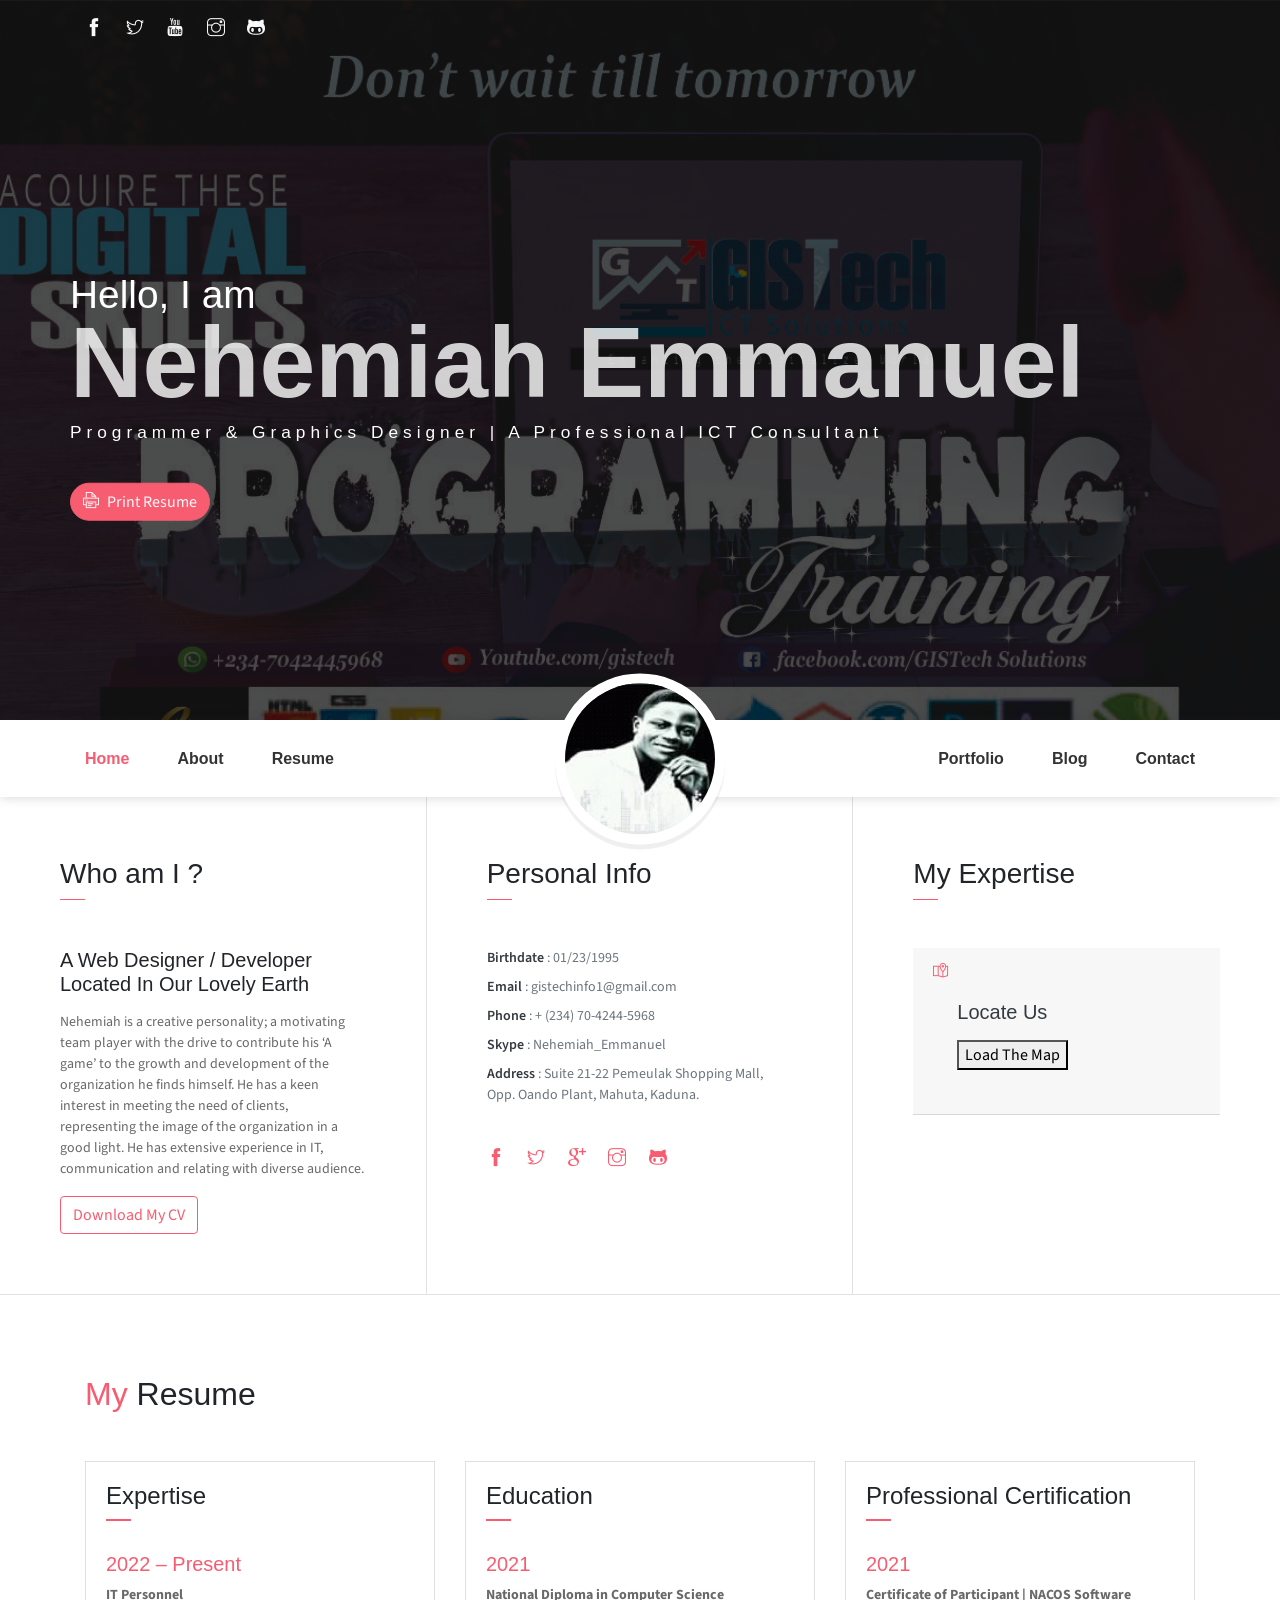
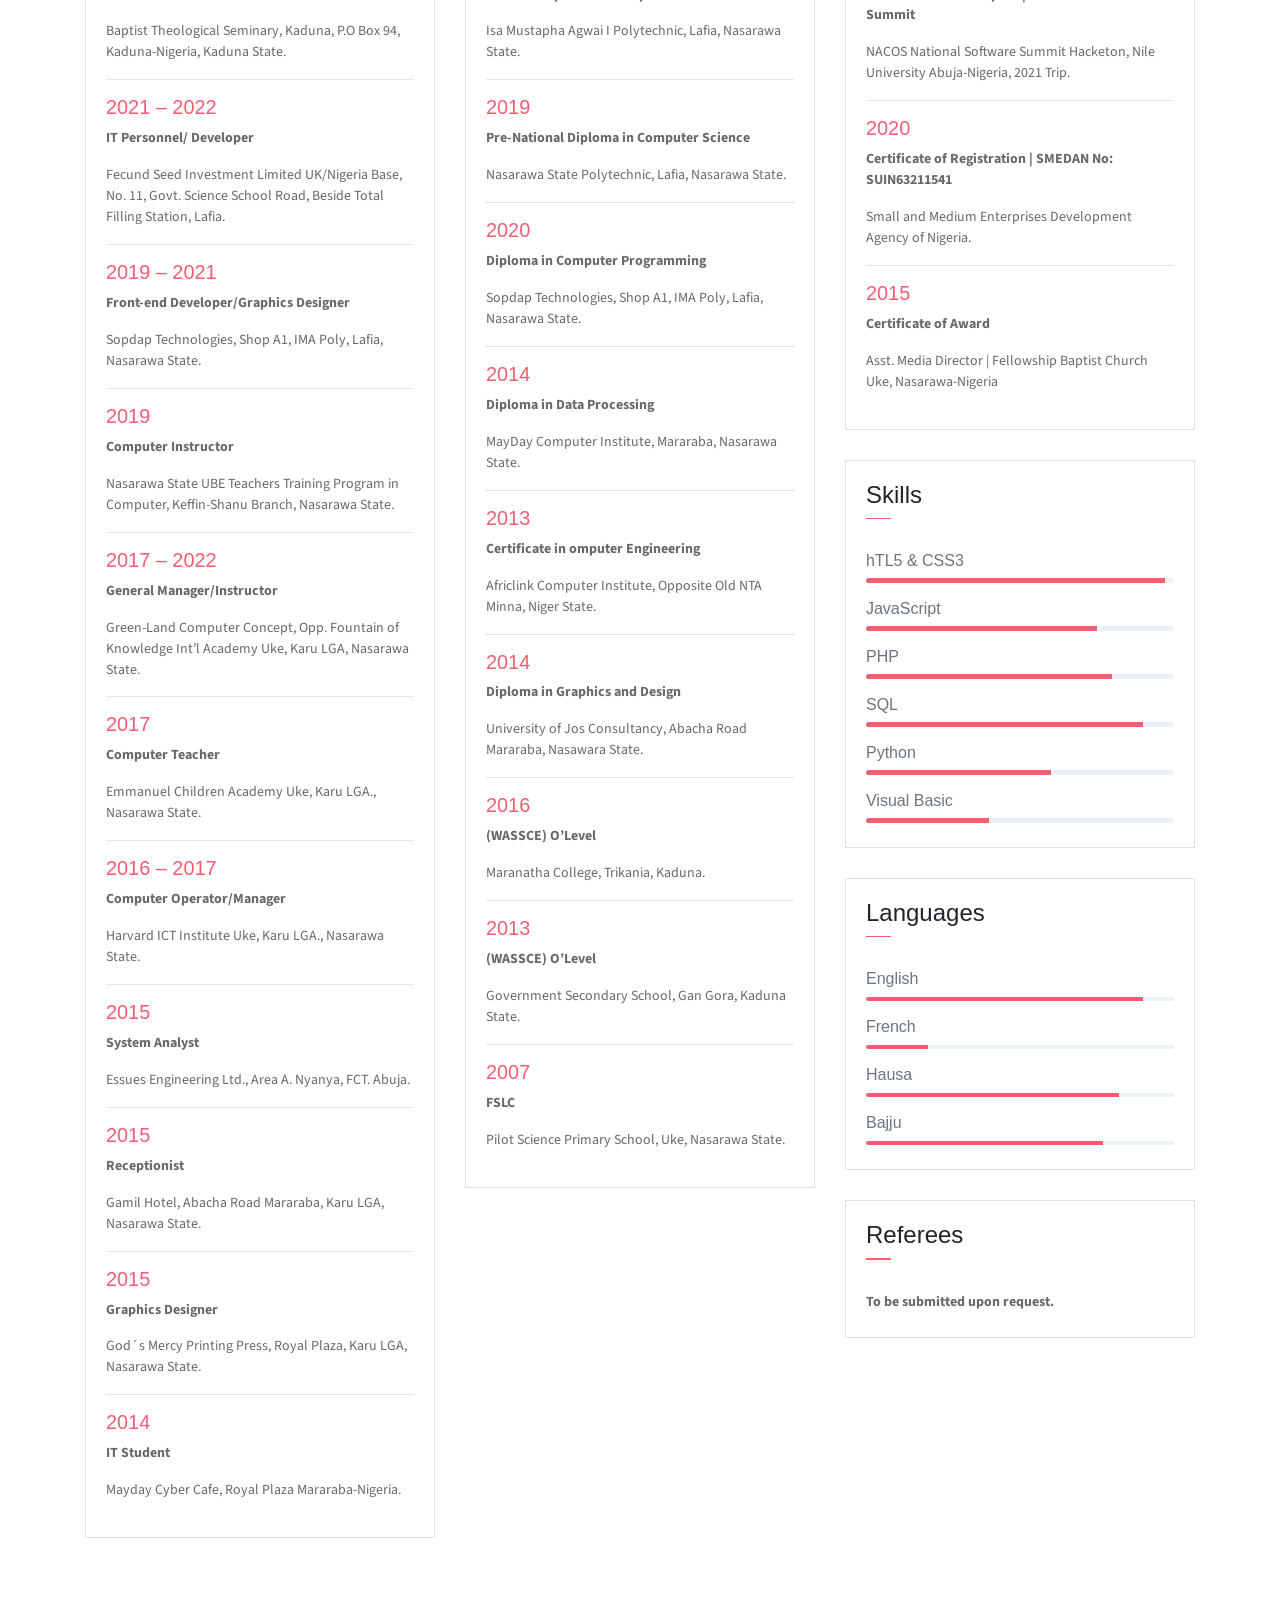
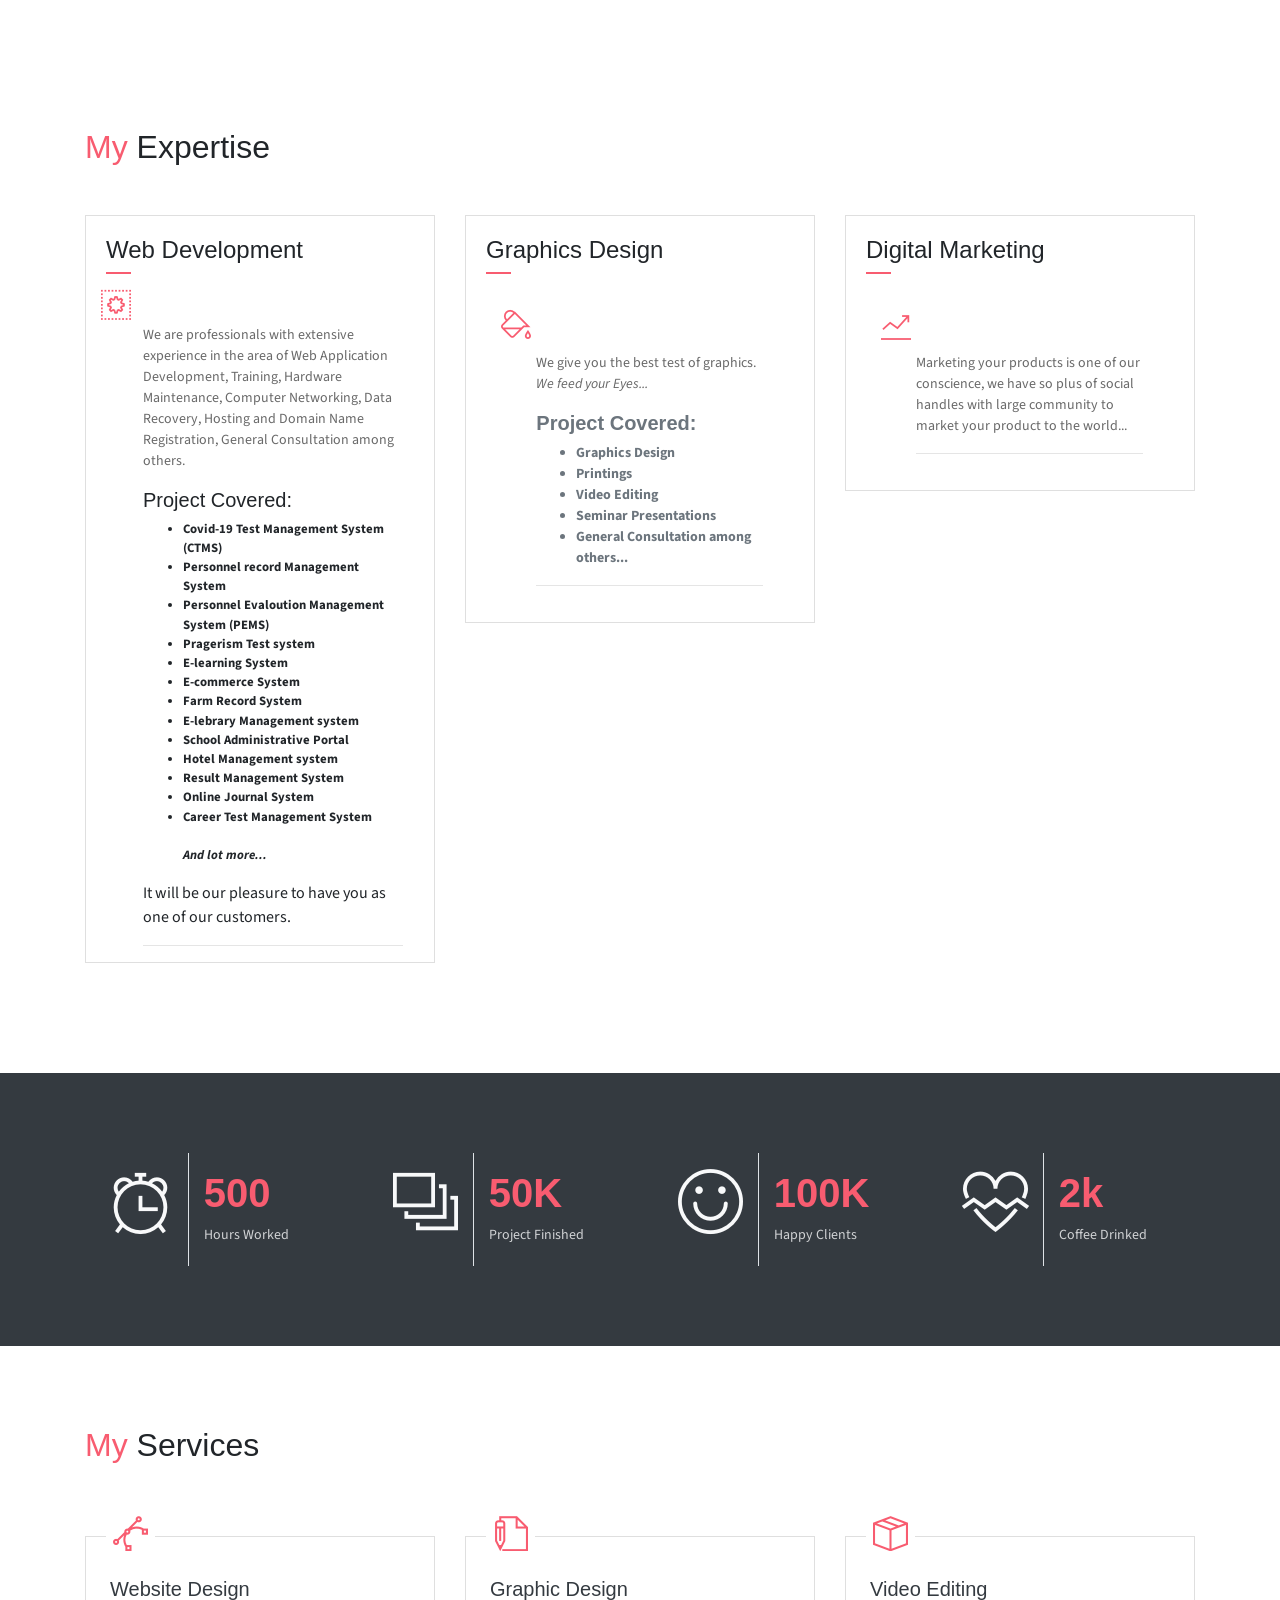
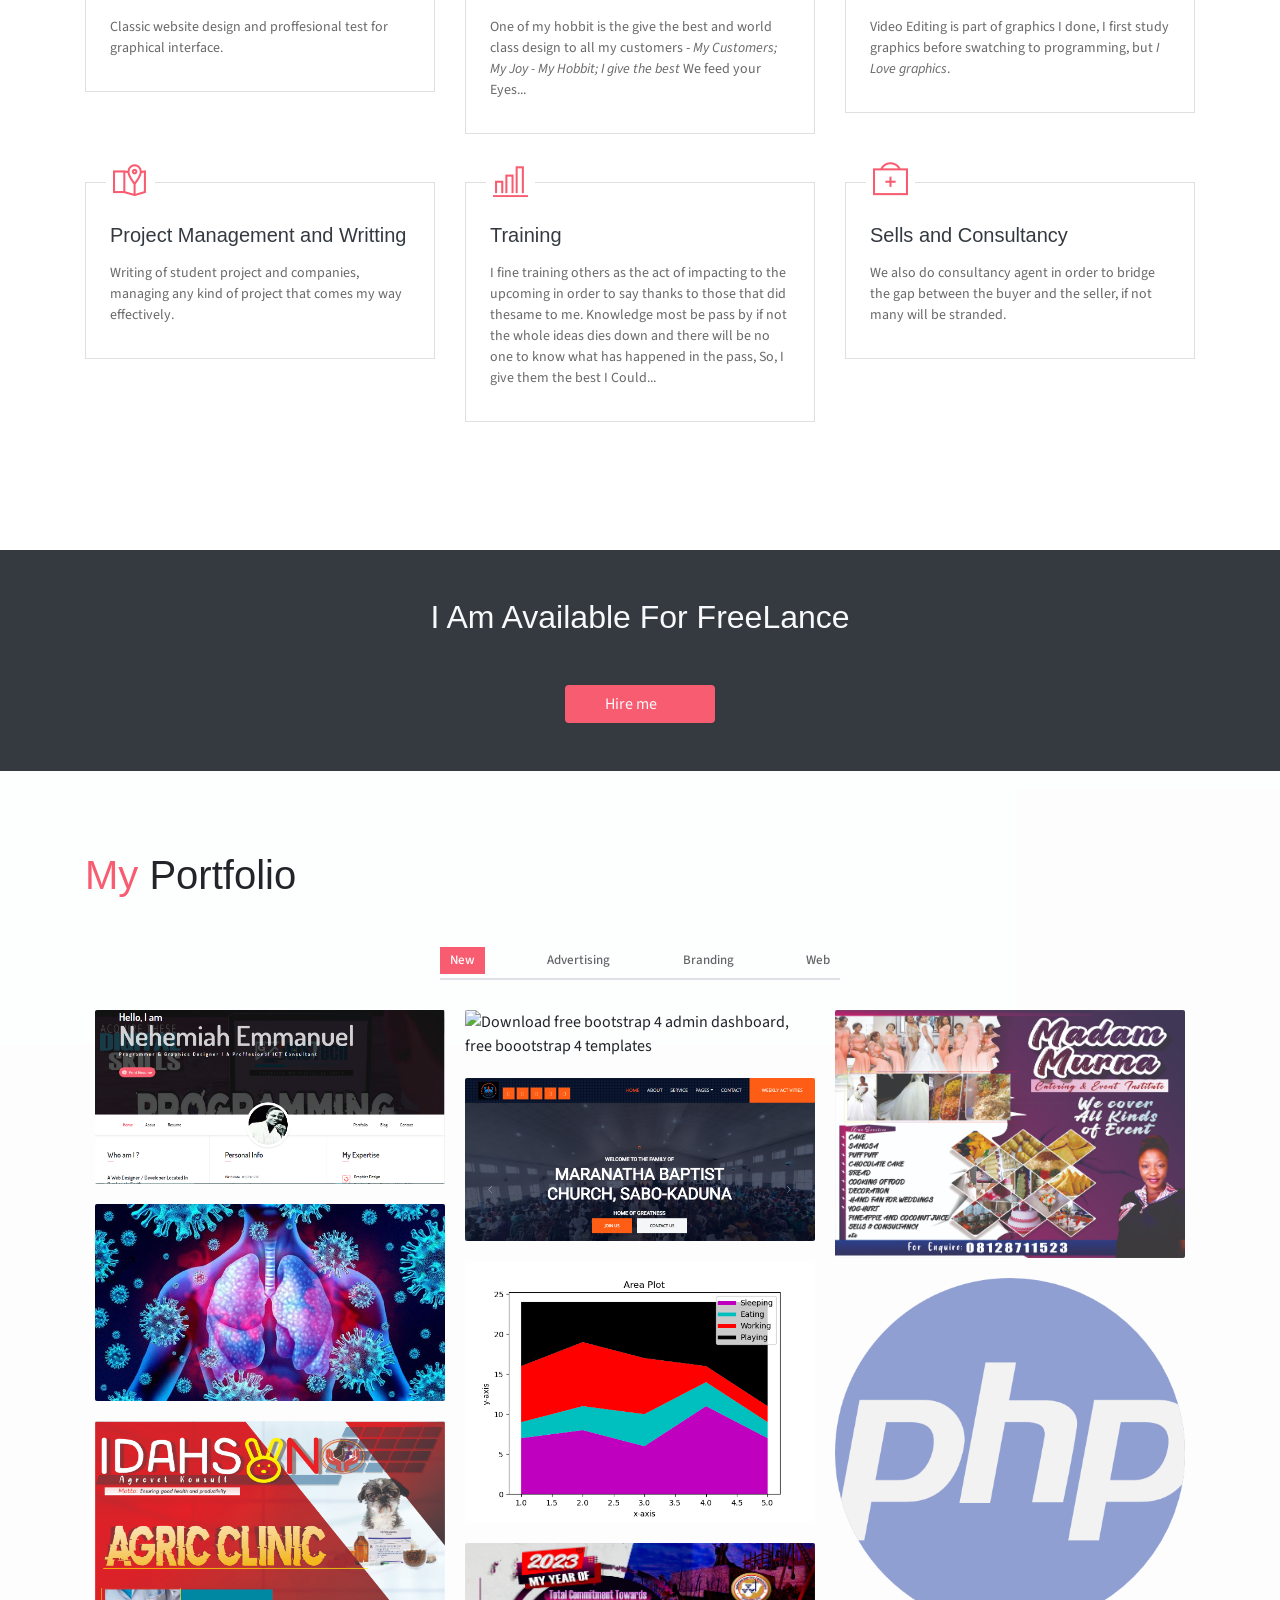
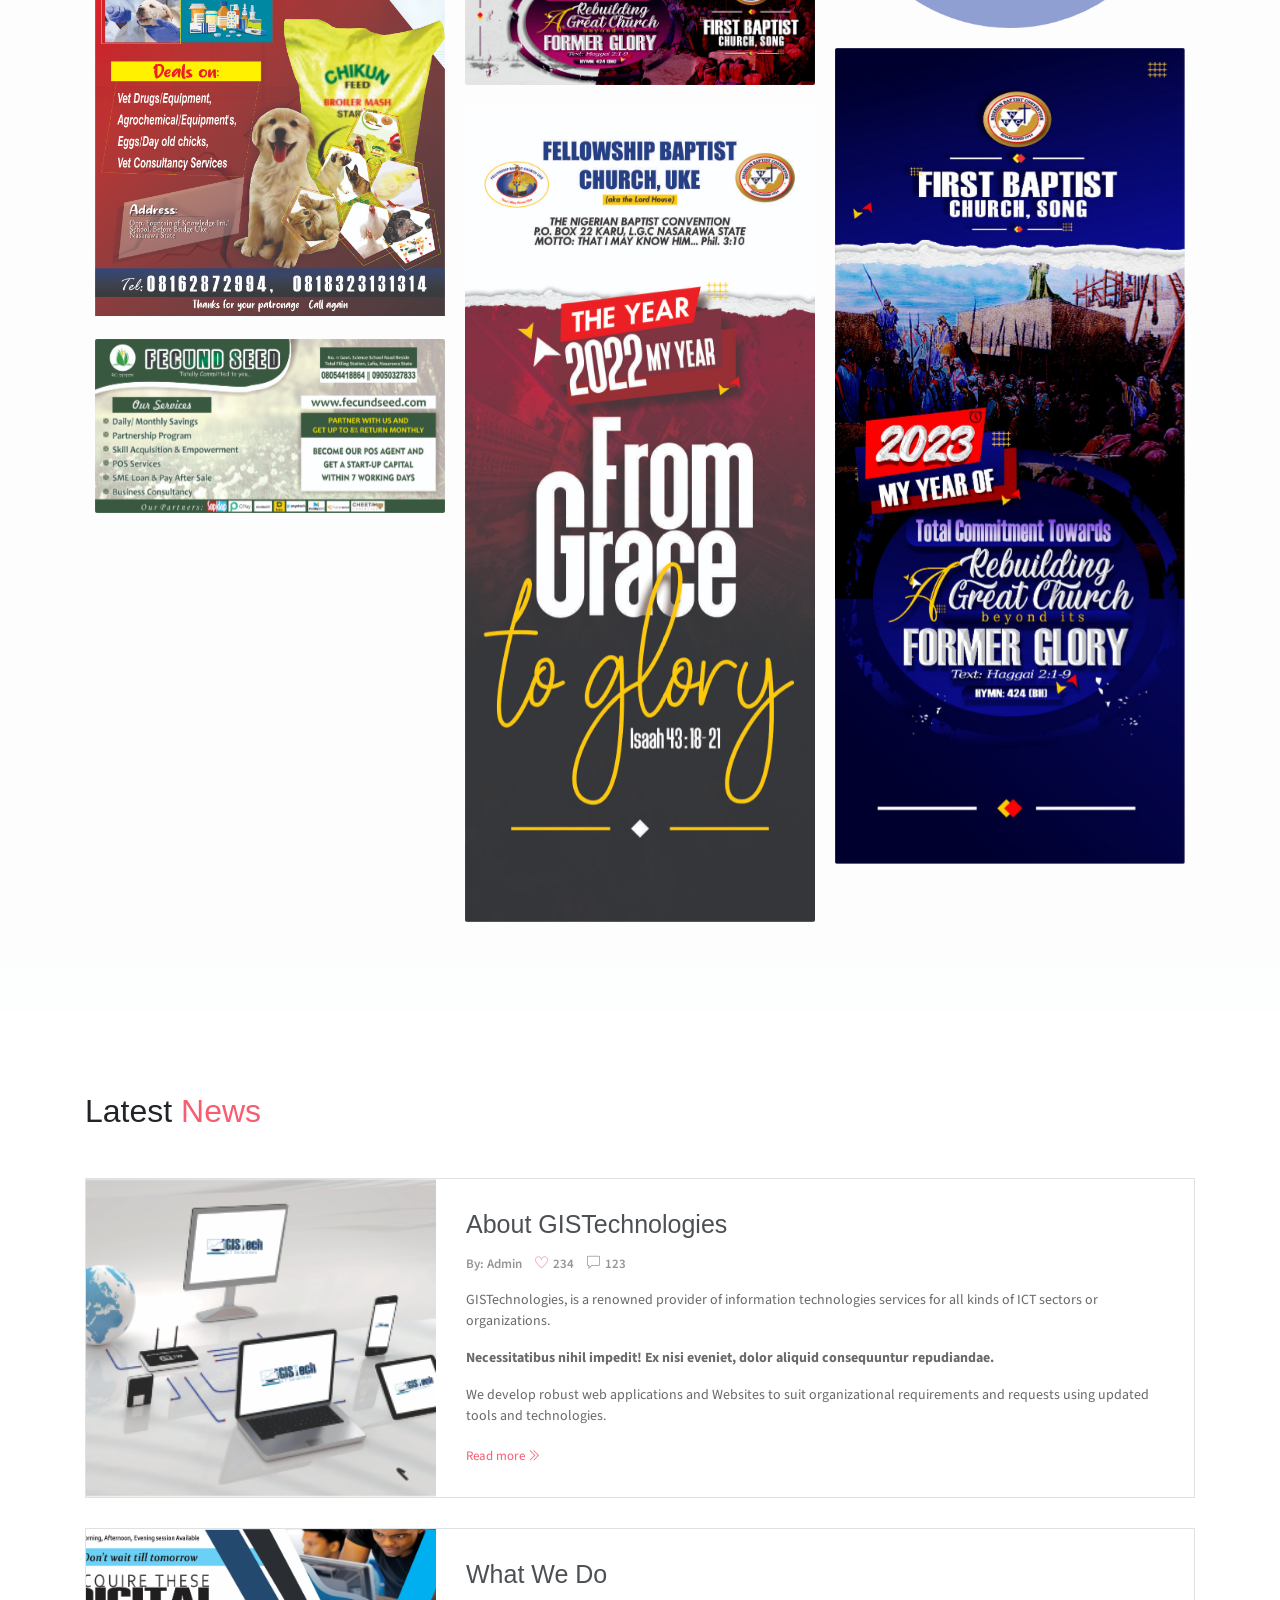
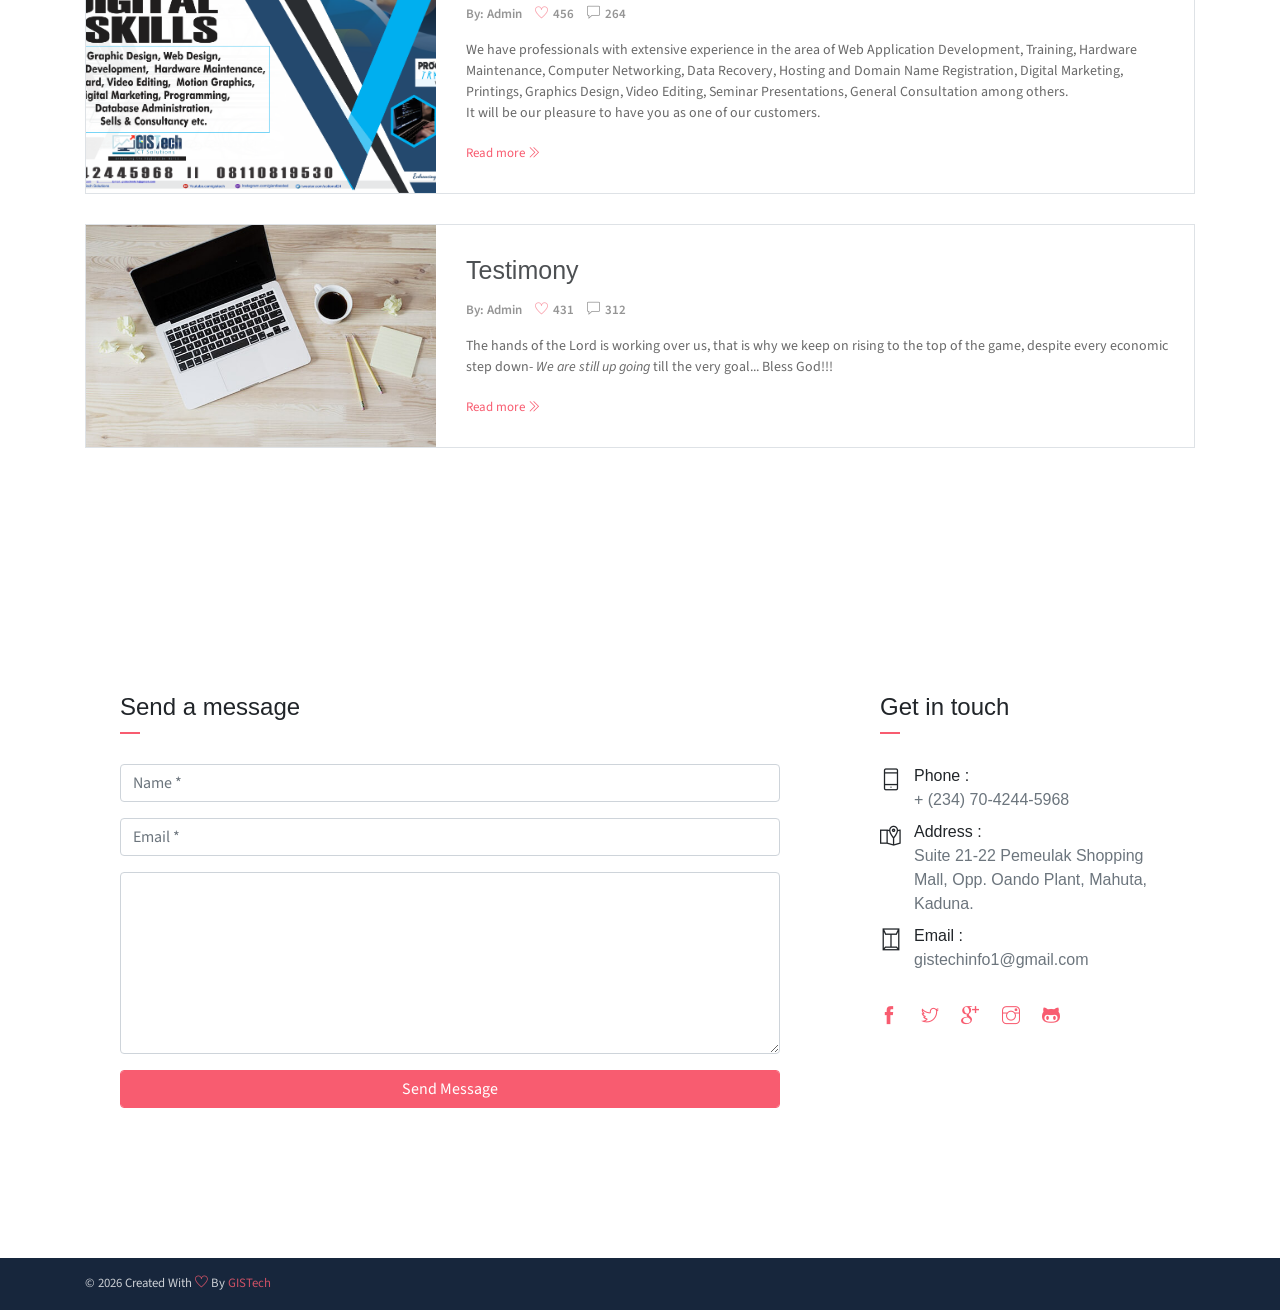
==== commit 0a8ff7ad: "Add files via upload" ====
--- a/index.html
+++ b/index.html
@@ -97,6 +97,11 @@
                     <li class="social-item"><a class="social-link" href="https://github.com/GISTechHUB/"><i class="ti-github" aria-hidden="true"></i></a></li>
                 </ul>
                  <!-- ========== Map +========== -->
+            </div>
+            <div class="col-lg-4 about-card">
+                <h3 class="font-weight-light">My Expertise</h3>
+                <span class="line mb-5"></span>
+                                 <!-- ========== Map +========== -->
                 <div class="card-header has-icon">
                     <i class="ti-map-alt text-danger" aria-hidden="true"></i>
                     <div class="card-body px-4 py-3">
@@ -108,36 +113,10 @@
                     </div>   
                 </div>
             </div>
-            <div class="col-lg-4 about-card">
-                <h3 class="font-weight-light">My Expertise</h3>
-                <span class="line mb-5"></span>
-                <div class="row">
-                    <div class="col-1 text-danger pt-1"><i class="ti-widget icon-lg"></i></div>
-                    <div class="col-10 ml-auto mr-3">
-                        <h6>Graphics Design</h6>
-                        <p class="subtitle"> Graphics Design, Printings, Video Editing, Seminar Presentations, General Consultation among others.</p>
-                        <hr>
-                    </div>
-                </div>
-                <div class="row">
-                    <div class="col-1 text-danger pt-1"><i class="ti-paint-bucket icon-lg"></i></div>
-                    <div class="col-10 ml-auto mr-3">
-                        <h6>Web Development</h6>
-                        <p class="subtitle">We have professionals with extensive experience in the area of Web Application Development, Training, Hardware Maintenance, Computer Networking, Data Recovery, Hosting and Domain Name Registration, General Consultation among others.<br>It will be our pleasure to have you as one of our customers.</p>
-                        <hr>
-                    </div>
-                </div>
-                <div class="row">
-                    <div class="col-1 text-danger pt-1"><i class="ti-stats-up icon-lg"></i></div>
-                    <div class="col-10 ml-auto mr-3">
-                        <h6>Digital Marketing</h6>
-                        <p class="subtitle">Marketing your products is one of our conscience, we have so plus of social handles with large community to market your product to the world...</p>
-                        <hr>
-                    </div>
-                </div>
-            </div>
         </div>
     </div>
+
+<!-- ============================ -->
 
     <!--Resume Section-->
     <section class="section" id="resume">
@@ -349,6 +328,113 @@
         </div>
     </section>
 
+
+<!-- Experience Section-->
+    <section class="section" id="resume">
+        <div class="container">
+            <h2 class="mb-5"><span class="text-danger">My</span> Expertise</h2>
+            <div class="row">
+                <div class="col-md-6 col-lg-4">
+                    <div class="card">
+                       <div class="card-header">
+                            <div class="mt-2">
+                                <h4>Web Development</h4>
+                                <span class="line"></span>  
+                            </div>
+                        </div>
+                    <div class="col-1 text-danger pt-1"><i class="ti-widget icon-lg"></i></div>
+                    <div class="col-10 ml-auto mr-3">
+                        <p class="subtitle">We are professionals with extensive experience in the area of Web Application Development, Training, Hardware Maintenance, Computer Networking, Data Recovery, Hosting and Domain Name Registration, General Consultation among others.
+                        <br />
+                        
+                        <p>
+                            <h5>Project Covered:</h5>
+                                <small>
+                                    <strong>
+                                    <ul>
+                                        <li>Covid-19 Test Management System (CTMS)</li>
+                                        <li>Personnel record Management System</li>
+                                        <li>Personnel Evaloution Management System (PEMS)</li>
+                                        <li>Pragerism Test system</li>
+                                        <li>E-learning System</li>
+                                        <li>E-commerce System</li>
+                                        <li>Farm Record System</li>
+                                        <li>E-lebrary Management system</li>
+                                        <li>School Administrative Portal</li>
+                                        <li>Hotel Management system</li>
+                                        <li>Result Management System</li>
+                                        <li>Online Journal System</li>
+                                        <li>Career Test Management System</li>
+                                        <br /><em>And lot more...</em> 
+                                    </ul>
+                                    </strong>
+                                </small>
+                            It will be our pleasure to have you as one of our customers.</p>
+                        <hr>
+                        </div>
+                    </div>
+                </div>
+
+<!-- ================= -->
+                <div class="col-md-6 col-lg-4">
+                    <div class="card">
+                       <div class="card-header">
+                            <div class="mt-2">
+                                <h4>Graphics Design</h4>
+                                <span class="line"></span>  
+                            </div>
+                        </div>
+                        <div class="card-body">
+
+            <!-- =========== -->
+                                    <div class="col-1 text-danger pt-1"><i class="ti-paint-bucket icon-lg"></i></div>
+                                    <div class="col-10 ml-auto mr-3">
+                                        <h6></h6>
+                                        <p class="subtitle">We give you the best test of graphics. <em>We feed your Eyes...</em>
+                        <strong>
+                        <h5>Project Covered:</h5>
+                        <ul>
+                            <li>Graphics Design</li>
+                            <li>Printings</li>
+                            <li>Video Editing</li>
+                            <li>Seminar Presentations</li>
+                            <li>General Consultation among others...</li>
+                        </ul>    
+                        </strong></p>
+                                        <hr>
+                                    </div>
+                                </div>
+                            </div>                   
+                        </div>
+
+<!-- ================ -->
+
+              
+                <div class="col-md-6 col-lg-4">
+                    <div class="card">
+                       <div class="card-header">
+                            <div class="mt-2">
+                                <h4>Digital Marketing</h4>
+                                <span class="line"></span>  
+                            </div>
+                        </div>
+                        <div class="card-body">
+
+            <!-- =========== -->
+                                    <div class="col-1 text-danger pt-1"><i class="ti-stats-up icon-lg"></i></div>
+                                    <div class="col-10 ml-auto mr-3">
+                                        <h6></h6>
+                                        <p class="subtitle">Marketing your products is one of our conscience, we have so plus of social handles with large community to market your product to the world...</p>
+                                        <hr>
+                                    </div>
+                                </div>
+                            </div>                   
+                        </div>
+                    </div>
+                    </div>
+        </div>
+    </section>
+
     <section class="section bg-dark text-center">
         <div class="container">
             <div class="row text-center">
@@ -474,85 +560,11 @@
         </div>
     </section>
 
-<!--     <section class="section bg-custom-gray" id="price">
-        <div class="container">
-            <h1 class="mb-5"><span class="text-danger">Packs</span> Pricing</h1>
-            <div class="row align-items-center">
-                <div class="col-md-6 col-lg-3">
-                    <div class="price-card text-center mb-4">
-                        <h3 class="price-card-title">Free</h3>
-                        <div class="price-card-cost">
-                            <sup class="ti-money"></sup>
-                            <span class="num">0</span>
-                            <span class="date">MO</span>
-                        </div>
-                        <ul class="list">
-                            <li class="list-item">5 <span class="text-muted">Project</span></li>
-                            <li class="list-item">1GB <span class="text-muted">Storage</span></li>
-                            <li class="list-item"><span class="text-muted">No Domain</span></li>
-                            <li class="list-item">1 <span class="text-muted">User</span></li>
-                        </ul>
-                        <button class="btn btn-primary btn-rounded w-lg">Subscribe</button>
-                    </div>
-                </div>
-                <div class="col-md-6 col-lg-3">
-                    <div class="price-card text-center mb-4">
-                        <h3 class="price-card-title">Basic</h3>
-                        <div class="price-card-cost">
-                            <sup class="ti-money"></sup>
-                            <span class="num">10</span>
-                            <span class="date">MO</span>
-                        </div>
-                        <ul class="list">
-                            <li class="list-item">50 <span class="text-muted">Project</span></li>
-                            <li class="list-item">10GB <span class="text-muted">Storage</span></li>
-                            <li class="list-item">1<span class="text-muted">Domain</span></li>
-                            <li class="list-item">5 <span class="text-muted">User</span></li>
-                        </ul>
-                        <button class="btn btn-primary btn-rounded w-lg">Subscribe</button>
-                    </div>
-                </div>
-                <div class="col-md-6 col-lg-3">
-                    <div class="price-card text-center price-card-requried mb-4">
-                        <h3 class="price-card-title">Exclusive</h3>
-                        <div class="price-card-cost">
-                            <sup class="ti-money"></sup>
-                            <span class="num">25</span>
-                            <span class="date">MO</span>
-                        </div>
-                        <ul class="list">
-                            <li class="list-item">150 <span class="text-muted">Project</span></li>
-                            <li class="list-item">15GB <span class="text-muted">Storage</span></li>
-                            <li class="list-item">5<span class="text-muted"> Domain</span></li>
-                            <li class="list-item">15<span class="text-muted">User</span></li>
-                        </ul>
-                        <button class="btn btn-primary btn-rounded w-lg">Subscribe</button>
-                    </div>
-                </div>
-                <div class="col-md-6 col-lg-3">
-                    <div class="price-card text-center mb-4">
-                        <h3 class="price-card-title">Pro</h3>
-                        <div class="price-card-cost">
-                            <sup class="ti-money"></sup>
-                            <span class="num">99</span>
-                            <span class="date">MO</span>
-                        </div>
-                        <ul class="list">
-                            <li class="list-item">500 <span class="text-muted">Project</span></li>
-                            <li class="list-item">1000GB <span class="text-muted">Storage</span></li>
-                            <li class="list-item">10<span class="text-muted"> Domain</span></li>
-                            <li class="list-item">Unlimite<span class="text-muted">User</span></li>
-                        </ul>
-                        <button class="btn btn-primary btn-rounded w-lg">Subscribe</button>
-                    </div>
-                </div>
-            </div>
-        </div>
-    </section> -->
+
     <section class="section bg-dark py-5">
         <div class="container text-center">
             <h2 class="text-light mb-5 font-weight-normal">I Am Available For FreeLance</h2>
-            <button class="btn bg-primary w-lg" >Hire me</button>
+            <button class="btn bg-primary w-lg text-light" >Hire me<a href="mailto:gistechinfo1@gmail.com"> =></a></button>
         </div>
     </section>
 
@@ -1031,14 +1043,14 @@
     </footer>
 
 	<!-- core  -->
-    <script src="vendors-m/jquery/jquery-3.4.1.js"></script>
-    <script src="vendors-m/bootstrap/bootstrap.bundle.js"></script>
+    <script src="vendors/jquery/jquery-3.4.1.js"></script>
+    <script src="vendors/bootstrap/bootstrap.bundle.js"></script>
 
     <!-- bootstrap 3 affix -->
-    <script src="vendors-m/bootstrap/bootstrap.affix.js"></script>
+    <script src="vendors/bootstrap/bootstrap.affix.js"></script>
 
     <!-- Isotope  -->
-    <script src="vendors-m/isotope/isotope.pkgd.js"></script>
+    <script src="vendors/isotope/isotope.pkgd.js"></script>
     
     <!-- Google mpas -->
     <script async defer src="https://maps.googleapis.com/maps/api/js?key=AIzaSyCtme10pzgKSPeJVJrG1O3tjR6lk98o4w8&callback=initMap"></script>
@@ -1046,7 +1058,7 @@
     <script type="text/javascript" src="https://maps.googleapis.com/maps/api/js?key=AIzaSyA3XfuMJJGzaU8TUItQM7XWD4esZdbpgtA"></script>
 
     <!-- NehemiahEmmanuel js -->
-    <script src="js-m/johndoe.js"></script>
+    <script src="js/johndoe.js"></script>
 
 </body>
 </html>
--- a/vendors/themify-icons/css/themify-icons.css
+++ b/vendors/themify-icons/css/themify-icons.css
@@ -0,0 +1,1081 @@
+@font-face {
+	font-family: 'themify';
+	src:url("../fonts/themify.eot?-fvbane");
+	src:url("../fonts/themify.eot?#iefix-fvbane") format("embedded-opentype"),
+		url("../fonts/themify.woff?-fvbane") format("woff"),
+		url("../fonts/themify.ttf?-fvbane") format("truetype"),
+		url("../fonts/themify.svg?-fvbane#themify") format("svg");
+	font-weight: normal;
+	font-style: normal;
+}
+
+[class^="ti-"], [class*=" ti-"] {
+	font-family: 'themify';
+	speak: none;
+	font-style: normal;
+	font-weight: normal;
+	font-variant: normal;
+	text-transform: none;
+	line-height: 1;
+
+	/* Better Font Rendering =========== */
+	-webkit-font-smoothing: antialiased;
+	-moz-osx-font-smoothing: grayscale;
+}
+
+.ti-wand:before {
+	content: "\e600";
+}
+.ti-volume:before {
+	content: "\e601";
+}
+.ti-user:before {
+	content: "\e602";
+}
+.ti-unlock:before {
+	content: "\e603";
+}
+.ti-unlink:before {
+	content: "\e604";
+}
+.ti-trash:before {
+	content: "\e605";
+}
+.ti-thought:before {
+	content: "\e606";
+}
+.ti-target:before {
+	content: "\e607";
+}
+.ti-tag:before {
+	content: "\e608";
+}
+.ti-tablet:before {
+	content: "\e609";
+}
+.ti-star:before {
+	content: "\e60a";
+}
+.ti-spray:before {
+	content: "\e60b";
+}
+.ti-signal:before {
+	content: "\e60c";
+}
+.ti-shopping-cart:before {
+	content: "\e60d";
+}
+.ti-shopping-cart-full:before {
+	content: "\e60e";
+}
+.ti-settings:before {
+	content: "\e60f";
+}
+.ti-search:before {
+	content: "\e610";
+}
+.ti-zoom-in:before {
+	content: "\e611";
+}
+.ti-zoom-out:before {
+	content: "\e612";
+}
+.ti-cut:before {
+	content: "\e613";
+}
+.ti-ruler:before {
+	content: "\e614";
+}
+.ti-ruler-pencil:before {
+	content: "\e615";
+}
+.ti-ruler-alt:before {
+	content: "\e616";
+}
+.ti-bookmark:before {
+	content: "\e617";
+}
+.ti-bookmark-alt:before {
+	content: "\e618";
+}
+.ti-reload:before {
+	content: "\e619";
+}
+.ti-plus:before {
+	content: "\e61a";
+}
+.ti-pin:before {
+	content: "\e61b";
+}
+.ti-pencil:before {
+	content: "\e61c";
+}
+.ti-pencil-alt:before {
+	content: "\e61d";
+}
+.ti-paint-roller:before {
+	content: "\e61e";
+}
+.ti-paint-bucket:before {
+	content: "\e61f";
+}
+.ti-na:before {
+	content: "\e620";
+}
+.ti-mobile:before {
+	content: "\e621";
+}
+.ti-minus:before {
+	content: "\e622";
+}
+.ti-medall:before {
+	content: "\e623";
+}
+.ti-medall-alt:before {
+	content: "\e624";
+}
+.ti-marker:before {
+	content: "\e625";
+}
+.ti-marker-alt:before {
+	content: "\e626";
+}
+.ti-arrow-up:before {
+	content: "\e627";
+}
+.ti-arrow-right:before {
+	content: "\e628";
+}
+.ti-arrow-left:before {
+	content: "\e629";
+}
+.ti-arrow-down:before {
+	content: "\e62a";
+}
+.ti-lock:before {
+	content: "\e62b";
+}
+.ti-location-arrow:before {
+	content: "\e62c";
+}
+.ti-link:before {
+	content: "\e62d";
+}
+.ti-layout:before {
+	content: "\e62e";
+}
+.ti-layers:before {
+	content: "\e62f";
+}
+.ti-layers-alt:before {
+	content: "\e630";
+}
+.ti-key:before {
+	content: "\e631";
+}
+.ti-import:before {
+	content: "\e632";
+}
+.ti-image:before {
+	content: "\e633";
+}
+.ti-heart:before {
+	content: "\e634";
+}
+.ti-heart-broken:before {
+	content: "\e635";
+}
+.ti-hand-stop:before {
+	content: "\e636";
+}
+.ti-hand-open:before {
+	content: "\e637";
+}
+.ti-hand-drag:before {
+	content: "\e638";
+}
+.ti-folder:before {
+	content: "\e639";
+}
+.ti-flag:before {
+	content: "\e63a";
+}
+.ti-flag-alt:before {
+	content: "\e63b";
+}
+.ti-flag-alt-2:before {
+	content: "\e63c";
+}
+.ti-eye:before {
+	content: "\e63d";
+}
+.ti-export:before {
+	content: "\e63e";
+}
+.ti-exchange-vertical:before {
+	content: "\e63f";
+}
+.ti-desktop:before {
+	content: "\e640";
+}
+.ti-cup:before {
+	content: "\e641";
+}
+.ti-crown:before {
+	content: "\e642";
+}
+.ti-comments:before {
+	content: "\e643";
+}
+.ti-comment:before {
+	content: "\e644";
+}
+.ti-comment-alt:before {
+	content: "\e645";
+}
+.ti-close:before {
+	content: "\e646";
+}
+.ti-clip:before {
+	content: "\e647";
+}
+.ti-angle-up:before {
+	content: "\e648";
+}
+.ti-angle-right:before {
+	content: "\e649";
+}
+.ti-angle-left:before {
+	content: "\e64a";
+}
+.ti-angle-down:before {
+	content: "\e64b";
+}
+.ti-check:before {
+	content: "\e64c";
+}
+.ti-check-box:before {
+	content: "\e64d";
+}
+.ti-camera:before {
+	content: "\e64e";
+}
+.ti-announcement:before {
+	content: "\e64f";
+}
+.ti-brush:before {
+	content: "\e650";
+}
+.ti-briefcase:before {
+	content: "\e651";
+}
+.ti-bolt:before {
+	content: "\e652";
+}
+.ti-bolt-alt:before {
+	content: "\e653";
+}
+.ti-blackboard:before {
+	content: "\e654";
+}
+.ti-bag:before {
+	content: "\e655";
+}
+.ti-move:before {
+	content: "\e656";
+}
+.ti-arrows-vertical:before {
+	content: "\e657";
+}
+.ti-arrows-horizontal:before {
+	content: "\e658";
+}
+.ti-fullscreen:before {
+	content: "\e659";
+}
+.ti-arrow-top-right:before {
+	content: "\e65a";
+}
+.ti-arrow-top-left:before {
+	content: "\e65b";
+}
+.ti-arrow-circle-up:before {
+	content: "\e65c";
+}
+.ti-arrow-circle-right:before {
+	content: "\e65d";
+}
+.ti-arrow-circle-left:before {
+	content: "\e65e";
+}
+.ti-arrow-circle-down:before {
+	content: "\e65f";
+}
+.ti-angle-double-up:before {
+	content: "\e660";
+}
+.ti-angle-double-right:before {
+	content: "\e661";
+}
+.ti-angle-double-left:before {
+	content: "\e662";
+}
+.ti-angle-double-down:before {
+	content: "\e663";
+}
+.ti-zip:before {
+	content: "\e664";
+}
+.ti-world:before {
+	content: "\e665";
+}
+.ti-wheelchair:before {
+	content: "\e666";
+}
+.ti-view-list:before {
+	content: "\e667";
+}
+.ti-view-list-alt:before {
+	content: "\e668";
+}
+.ti-view-grid:before {
+	content: "\e669";
+}
+.ti-uppercase:before {
+	content: "\e66a";
+}
+.ti-upload:before {
+	content: "\e66b";
+}
+.ti-underline:before {
+	content: "\e66c";
+}
+.ti-truck:before {
+	content: "\e66d";
+}
+.ti-timer:before {
+	content: "\e66e";
+}
+.ti-ticket:before {
+	content: "\e66f";
+}
+.ti-thumb-up:before {
+	content: "\e670";
+}
+.ti-thumb-down:before {
+	content: "\e671";
+}
+.ti-text:before {
+	content: "\e672";
+}
+.ti-stats-up:before {
+	content: "\e673";
+}
+.ti-stats-down:before {
+	content: "\e674";
+}
+.ti-split-v:before {
+	content: "\e675";
+}
+.ti-split-h:before {
+	content: "\e676";
+}
+.ti-smallcap:before {
+	content: "\e677";
+}
+.ti-shine:before {
+	content: "\e678";
+}
+.ti-shift-right:before {
+	content: "\e679";
+}
+.ti-shift-left:before {
+	content: "\e67a";
+}
+.ti-shield:before {
+	content: "\e67b";
+}
+.ti-notepad:before {
+	content: "\e67c";
+}
+.ti-server:before {
+	content: "\e67d";
+}
+.ti-quote-right:before {
+	content: "\e67e";
+}
+.ti-quote-left:before {
+	content: "\e67f";
+}
+.ti-pulse:before {
+	content: "\e680";
+}
+.ti-printer:before {
+	content: "\e681";
+}
+.ti-power-off:before {
+	content: "\e682";
+}
+.ti-plug:before {
+	content: "\e683";
+}
+.ti-pie-chart:before {
+	content: "\e684";
+}
+.ti-paragraph:before {
+	content: "\e685";
+}
+.ti-panel:before {
+	content: "\e686";
+}
+.ti-package:before {
+	content: "\e687";
+}
+.ti-music:before {
+	content: "\e688";
+}
+.ti-music-alt:before {
+	content: "\e689";
+}
+.ti-mouse:before {
+	content: "\e68a";
+}
+.ti-mouse-alt:before {
+	content: "\e68b";
+}
+.ti-money:before {
+	content: "\e68c";
+}
+.ti-microphone:before {
+	content: "\e68d";
+}
+.ti-menu:before {
+	content: "\e68e";
+}
+.ti-menu-alt:before {
+	content: "\e68f";
+}
+.ti-map:before {
+	content: "\e690";
+}
+.ti-map-alt:before {
+	content: "\e691";
+}
+.ti-loop:before {
+	content: "\e692";
+}
+.ti-location-pin:before {
+	content: "\e693";
+}
+.ti-list:before {
+	content: "\e694";
+}
+.ti-light-bulb:before {
+	content: "\e695";
+}
+.ti-Italic:before {
+	content: "\e696";
+}
+.ti-info:before {
+	content: "\e697";
+}
+.ti-infinite:before {
+	content: "\e698";
+}
+.ti-id-badge:before {
+	content: "\e699";
+}
+.ti-hummer:before {
+	content: "\e69a";
+}
+.ti-home:before {
+	content: "\e69b";
+}
+.ti-help:before {
+	content: "\e69c";
+}
+.ti-headphone:before {
+	content: "\e69d";
+}
+.ti-harddrives:before {
+	content: "\e69e";
+}
+.ti-harddrive:before {
+	content: "\e69f";
+}
+.ti-gift:before {
+	content: "\e6a0";
+}
+.ti-game:before {
+	content: "\e6a1";
+}
+.ti-filter:before {
+	content: "\e6a2";
+}
+.ti-files:before {
+	content: "\e6a3";
+}
+.ti-file:before {
+	content: "\e6a4";
+}
+.ti-eraser:before {
+	content: "\e6a5";
+}
+.ti-envelope:before {
+	content: "\e6a6";
+}
+.ti-download:before {
+	content: "\e6a7";
+}
+.ti-direction:before {
+	content: "\e6a8";
+}
+.ti-direction-alt:before {
+	content: "\e6a9";
+}
+.ti-dashboard:before {
+	content: "\e6aa";
+}
+.ti-control-stop:before {
+	content: "\e6ab";
+}
+.ti-control-shuffle:before {
+	content: "\e6ac";
+}
+.ti-control-play:before {
+	content: "\e6ad";
+}
+.ti-control-pause:before {
+	content: "\e6ae";
+}
+.ti-control-forward:before {
+	content: "\e6af";
+}
+.ti-control-backward:before {
+	content: "\e6b0";
+}
+.ti-cloud:before {
+	content: "\e6b1";
+}
+.ti-cloud-up:before {
+	content: "\e6b2";
+}
+.ti-cloud-down:before {
+	content: "\e6b3";
+}
+.ti-clipboard:before {
+	content: "\e6b4";
+}
+.ti-car:before {
+	content: "\e6b5";
+}
+.ti-calendar:before {
+	content: "\e6b6";
+}
+.ti-book:before {
+	content: "\e6b7";
+}
+.ti-bell:before {
+	content: "\e6b8";
+}
+.ti-basketball:before {
+	content: "\e6b9";
+}
+.ti-bar-chart:before {
+	content: "\e6ba";
+}
+.ti-bar-chart-alt:before {
+	content: "\e6bb";
+}
+.ti-back-right:before {
+	content: "\e6bc";
+}
+.ti-back-left:before {
+	content: "\e6bd";
+}
+.ti-arrows-corner:before {
+	content: "\e6be";
+}
+.ti-archive:before {
+	content: "\e6bf";
+}
+.ti-anchor:before {
+	content: "\e6c0";
+}
+.ti-align-right:before {
+	content: "\e6c1";
+}
+.ti-align-left:before {
+	content: "\e6c2";
+}
+.ti-align-justify:before {
+	content: "\e6c3";
+}
+.ti-align-center:before {
+	content: "\e6c4";
+}
+.ti-alert:before {
+	content: "\e6c5";
+}
+.ti-alarm-clock:before {
+	content: "\e6c6";
+}
+.ti-agenda:before {
+	content: "\e6c7";
+}
+.ti-write:before {
+	content: "\e6c8";
+}
+.ti-window:before {
+	content: "\e6c9";
+}
+.ti-widgetized:before {
+	content: "\e6ca";
+}
+.ti-widget:before {
+	content: "\e6cb";
+}
+.ti-widget-alt:before {
+	content: "\e6cc";
+}
+.ti-wallet:before {
+	content: "\e6cd";
+}
+.ti-video-clapper:before {
+	content: "\e6ce";
+}
+.ti-video-camera:before {
+	content: "\e6cf";
+}
+.ti-vector:before {
+	content: "\e6d0";
+}
+.ti-themify-logo:before {
+	content: "\e6d1";
+}
+.ti-themify-favicon:before {
+	content: "\e6d2";
+}
+.ti-themify-favicon-alt:before {
+	content: "\e6d3";
+}
+.ti-support:before {
+	content: "\e6d4";
+}
+.ti-stamp:before {
+	content: "\e6d5";
+}
+.ti-split-v-alt:before {
+	content: "\e6d6";
+}
+.ti-slice:before {
+	content: "\e6d7";
+}
+.ti-shortcode:before {
+	content: "\e6d8";
+}
+.ti-shift-right-alt:before {
+	content: "\e6d9";
+}
+.ti-shift-left-alt:before {
+	content: "\e6da";
+}
+.ti-ruler-alt-2:before {
+	content: "\e6db";
+}
+.ti-receipt:before {
+	content: "\e6dc";
+}
+.ti-pin2:before {
+	content: "\e6dd";
+}
+.ti-pin-alt:before {
+	content: "\e6de";
+}
+.ti-pencil-alt2:before {
+	content: "\e6df";
+}
+.ti-palette:before {
+	content: "\e6e0";
+}
+.ti-more:before {
+	content: "\e6e1";
+}
+.ti-more-alt:before {
+	content: "\e6e2";
+}
+.ti-microphone-alt:before {
+	content: "\e6e3";
+}
+.ti-magnet:before {
+	content: "\e6e4";
+}
+.ti-line-double:before {
+	content: "\e6e5";
+}
+.ti-line-dotted:before {
+	content: "\e6e6";
+}
+.ti-line-dashed:before {
+	content: "\e6e7";
+}
+.ti-layout-width-full:before {
+	content: "\e6e8";
+}
+.ti-layout-width-default:before {
+	content: "\e6e9";
+}
+.ti-layout-width-default-alt:before {
+	content: "\e6ea";
+}
+.ti-layout-tab:before {
+	content: "\e6eb";
+}
+.ti-layout-tab-window:before {
+	content: "\e6ec";
+}
+.ti-layout-tab-v:before {
+	content: "\e6ed";
+}
+.ti-layout-tab-min:before {
+	content: "\e6ee";
+}
+.ti-layout-slider:before {
+	content: "\e6ef";
+}
+.ti-layout-slider-alt:before {
+	content: "\e6f0";
+}
+.ti-layout-sidebar-right:before {
+	content: "\e6f1";
+}
+.ti-layout-sidebar-none:before {
+	content: "\e6f2";
+}
+.ti-layout-sidebar-left:before {
+	content: "\e6f3";
+}
+.ti-layout-placeholder:before {
+	content: "\e6f4";
+}
+.ti-layout-menu:before {
+	content: "\e6f5";
+}
+.ti-layout-menu-v:before {
+	content: "\e6f6";
+}
+.ti-layout-menu-separated:before {
+	content: "\e6f7";
+}
+.ti-layout-menu-full:before {
+	content: "\e6f8";
+}
+.ti-layout-media-right-alt:before {
+	content: "\e6f9";
+}
+.ti-layout-media-right:before {
+	content: "\e6fa";
+}
+.ti-layout-media-overlay:before {
+	content: "\e6fb";
+}
+.ti-layout-media-overlay-alt:before {
+	content: "\e6fc";
+}
+.ti-layout-media-overlay-alt-2:before {
+	content: "\e6fd";
+}
+.ti-layout-media-left-alt:before {
+	content: "\e6fe";
+}
+.ti-layout-media-left:before {
+	content: "\e6ff";
+}
+.ti-layout-media-center-alt:before {
+	content: "\e700";
+}
+.ti-layout-media-center:before {
+	content: "\e701";
+}
+.ti-layout-list-thumb:before {
+	content: "\e702";
+}
+.ti-layout-list-thumb-alt:before {
+	content: "\e703";
+}
+.ti-layout-list-post:before {
+	content: "\e704";
+}
+.ti-layout-list-large-image:before {
+	content: "\e705";
+}
+.ti-layout-line-solid:before {
+	content: "\e706";
+}
+.ti-layout-grid4:before {
+	content: "\e707";
+}
+.ti-layout-grid3:before {
+	content: "\e708";
+}
+.ti-layout-grid2:before {
+	content: "\e709";
+}
+.ti-layout-grid2-thumb:before {
+	content: "\e70a";
+}
+.ti-layout-cta-right:before {
+	content: "\e70b";
+}
+.ti-layout-cta-left:before {
+	content: "\e70c";
+}
+.ti-layout-cta-center:before {
+	content: "\e70d";
+}
+.ti-layout-cta-btn-right:before {
+	content: "\e70e";
+}
+.ti-layout-cta-btn-left:before {
+	content: "\e70f";
+}
+.ti-layout-column4:before {
+	content: "\e710";
+}
+.ti-layout-column3:before {
+	content: "\e711";
+}
+.ti-layout-column2:before {
+	content: "\e712";
+}
+.ti-layout-accordion-separated:before {
+	content: "\e713";
+}
+.ti-layout-accordion-merged:before {
+	content: "\e714";
+}
+.ti-layout-accordion-list:before {
+	content: "\e715";
+}
+.ti-ink-pen:before {
+	content: "\e716";
+}
+.ti-info-alt:before {
+	content: "\e717";
+}
+.ti-help-alt:before {
+	content: "\e718";
+}
+.ti-headphone-alt:before {
+	content: "\e719";
+}
+.ti-hand-point-up:before {
+	content: "\e71a";
+}
+.ti-hand-point-right:before {
+	content: "\e71b";
+}
+.ti-hand-point-left:before {
+	content: "\e71c";
+}
+.ti-hand-point-down:before {
+	content: "\e71d";
+}
+.ti-gallery:before {
+	content: "\e71e";
+}
+.ti-face-smile:before {
+	content: "\e71f";
+}
+.ti-face-sad:before {
+	content: "\e720";
+}
+.ti-credit-card:before {
+	content: "\e721";
+}
+.ti-control-skip-forward:before {
+	content: "\e722";
+}
+.ti-control-skip-backward:before {
+	content: "\e723";
+}
+.ti-control-record:before {
+	content: "\e724";
+}
+.ti-control-eject:before {
+	content: "\e725";
+}
+.ti-comments-smiley:before {
+	content: "\e726";
+}
+.ti-brush-alt:before {
+	content: "\e727";
+}
+.ti-youtube:before {
+	content: "\e728";
+}
+.ti-vimeo:before {
+	content: "\e729";
+}
+.ti-twitter:before {
+	content: "\e72a";
+}
+.ti-time:before {
+	content: "\e72b";
+}
+.ti-tumblr:before {
+	content: "\e72c";
+}
+.ti-skype:before {
+	content: "\e72d";
+}
+.ti-share:before {
+	content: "\e72e";
+}
+.ti-share-alt:before {
+	content: "\e72f";
+}
+.ti-rocket:before {
+	content: "\e730";
+}
+.ti-pinterest:before {
+	content: "\e731";
+}
+.ti-new-window:before {
+	content: "\e732";
+}
+.ti-microsoft:before {
+	content: "\e733";
+}
+.ti-list-ol:before {
+	content: "\e734";
+}
+.ti-linkedin:before {
+	content: "\e735";
+}
+.ti-layout-sidebar-2:before {
+	content: "\e736";
+}
+.ti-layout-grid4-alt:before {
+	content: "\e737";
+}
+.ti-layout-grid3-alt:before {
+	content: "\e738";
+}
+.ti-layout-grid2-alt:before {
+	content: "\e739";
+}
+.ti-layout-column4-alt:before {
+	content: "\e73a";
+}
+.ti-layout-column3-alt:before {
+	content: "\e73b";
+}
+.ti-layout-column2-alt:before {
+	content: "\e73c";
+}
+.ti-instagram:before {
+	content: "\e73d";
+}
+.ti-google:before {
+	content: "\e73e";
+}
+.ti-github:before {
+	content: "\e73f";
+}
+.ti-flickr:before {
+	content: "\e740";
+}
+.ti-facebook:before {
+	content: "\e741";
+}
+.ti-dropbox:before {
+	content: "\e742";
+}
+.ti-dribbble:before {
+	content: "\e743";
+}
+.ti-apple:before {
+	content: "\e744";
+}
+.ti-android:before {
+	content: "\e745";
+}
+.ti-save:before {
+	content: "\e746";
+}
+.ti-save-alt:before {
+	content: "\e747";
+}
+.ti-yahoo:before {
+	content: "\e748";
+}
+.ti-wordpress:before {
+	content: "\e749";
+}
+.ti-vimeo-alt:before {
+	content: "\e74a";
+}
+.ti-twitter-alt:before {
+	content: "\e74b";
+}
+.ti-tumblr-alt:before {
+	content: "\e74c";
+}
+.ti-trello:before {
+	content: "\e74d";
+}
+.ti-stack-overflow:before {
+	content: "\e74e";
+}
+.ti-soundcloud:before {
+	content: "\e74f";
+}
+.ti-sharethis:before {
+	content: "\e750";
+}
+.ti-sharethis-alt:before {
+	content: "\e751";
+}
+.ti-reddit:before {
+	content: "\e752";
+}
+.ti-pinterest-alt:before {
+	content: "\e753";
+}
+.ti-microsoft-alt:before {
+	content: "\e754";
+}
+.ti-linux:before {
+	content: "\e755";
+}
+.ti-jsfiddle:before {
+	content: "\e756";
+}
+.ti-joomla:before {
+	content: "\e757";
+}
+.ti-html5:before {
+	content: "\e758";
+}
+.ti-flickr-alt:before {
+	content: "\e759";
+}
+.ti-email:before {
+	content: "\e75a";
+}
+.ti-drupal:before {
+	content: "\e75b";
+}
+.ti-dropbox-alt:before {
+	content: "\e75c";
+}
+.ti-css3:before {
+	content: "\e75d";
+}
+.ti-rss:before {
+	content: "\e75e";
+}
+.ti-rss-alt:before {
+	content: "\e75f";
+}
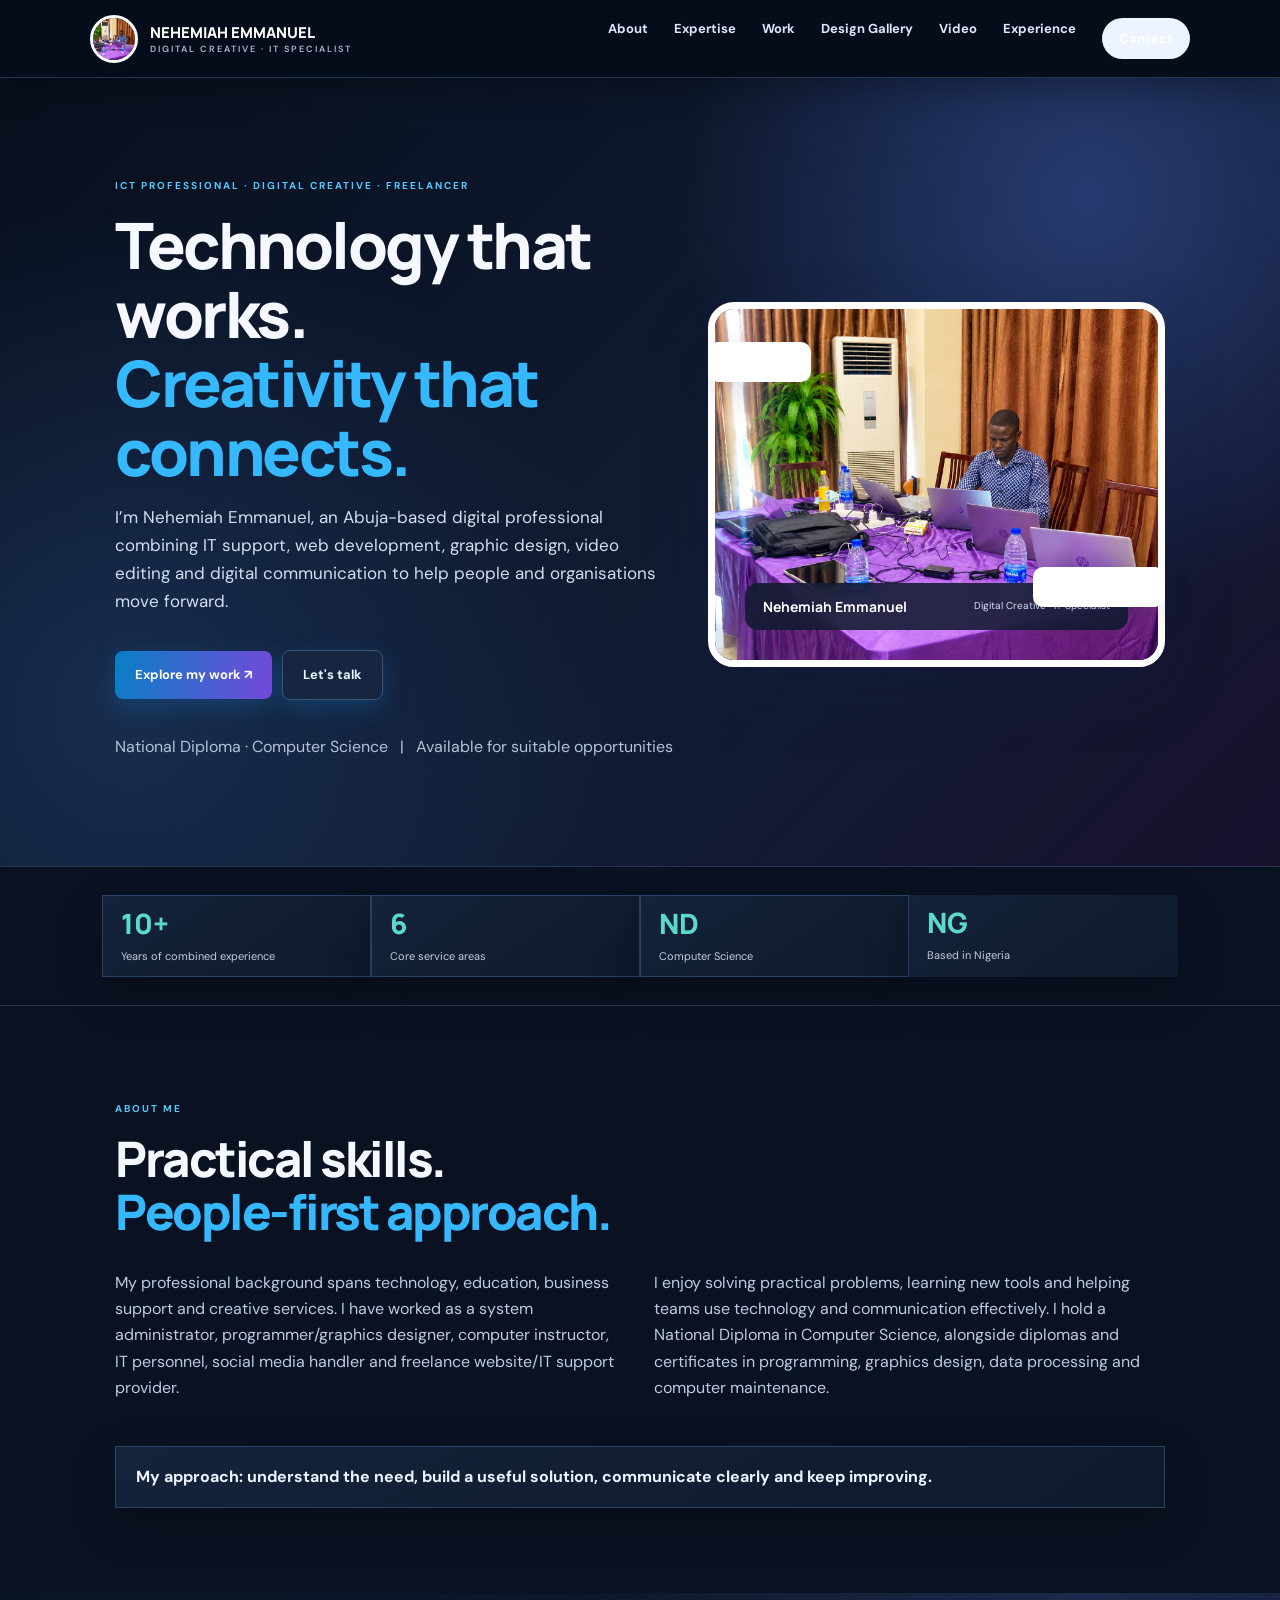
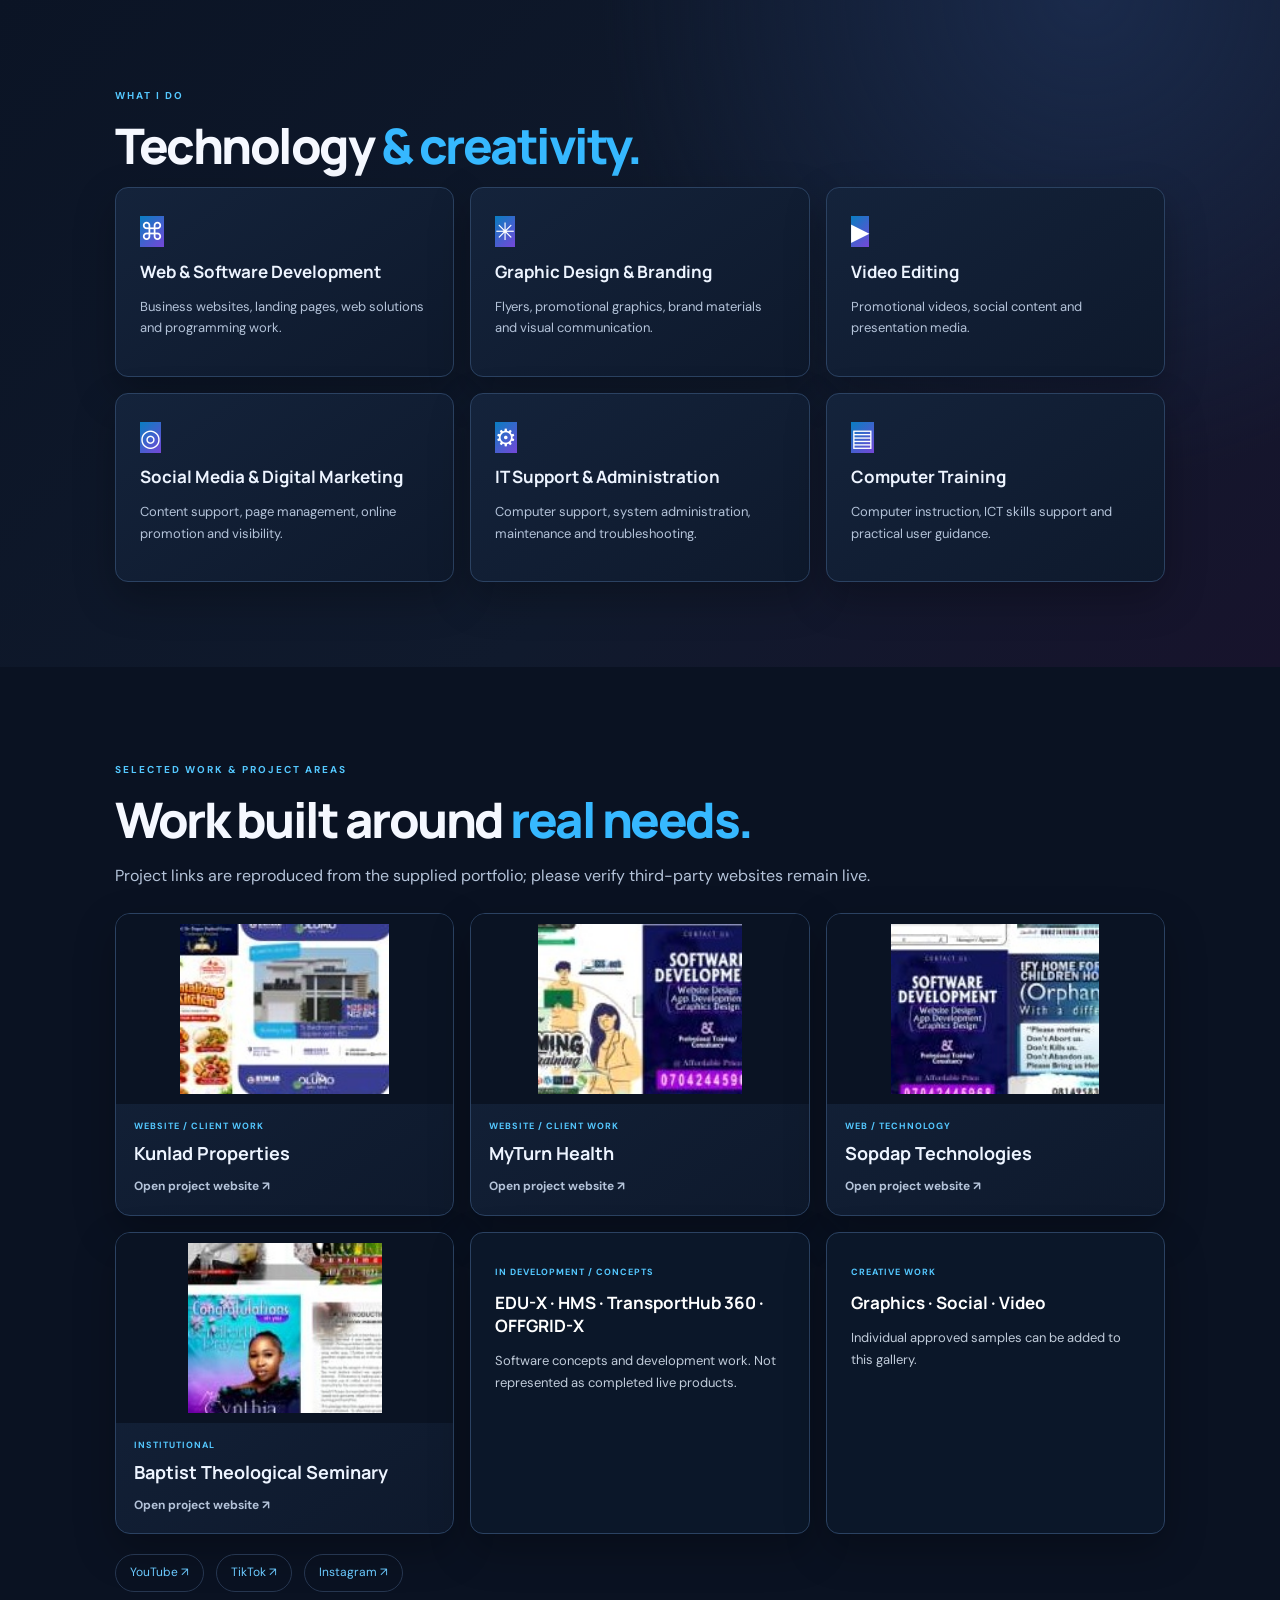
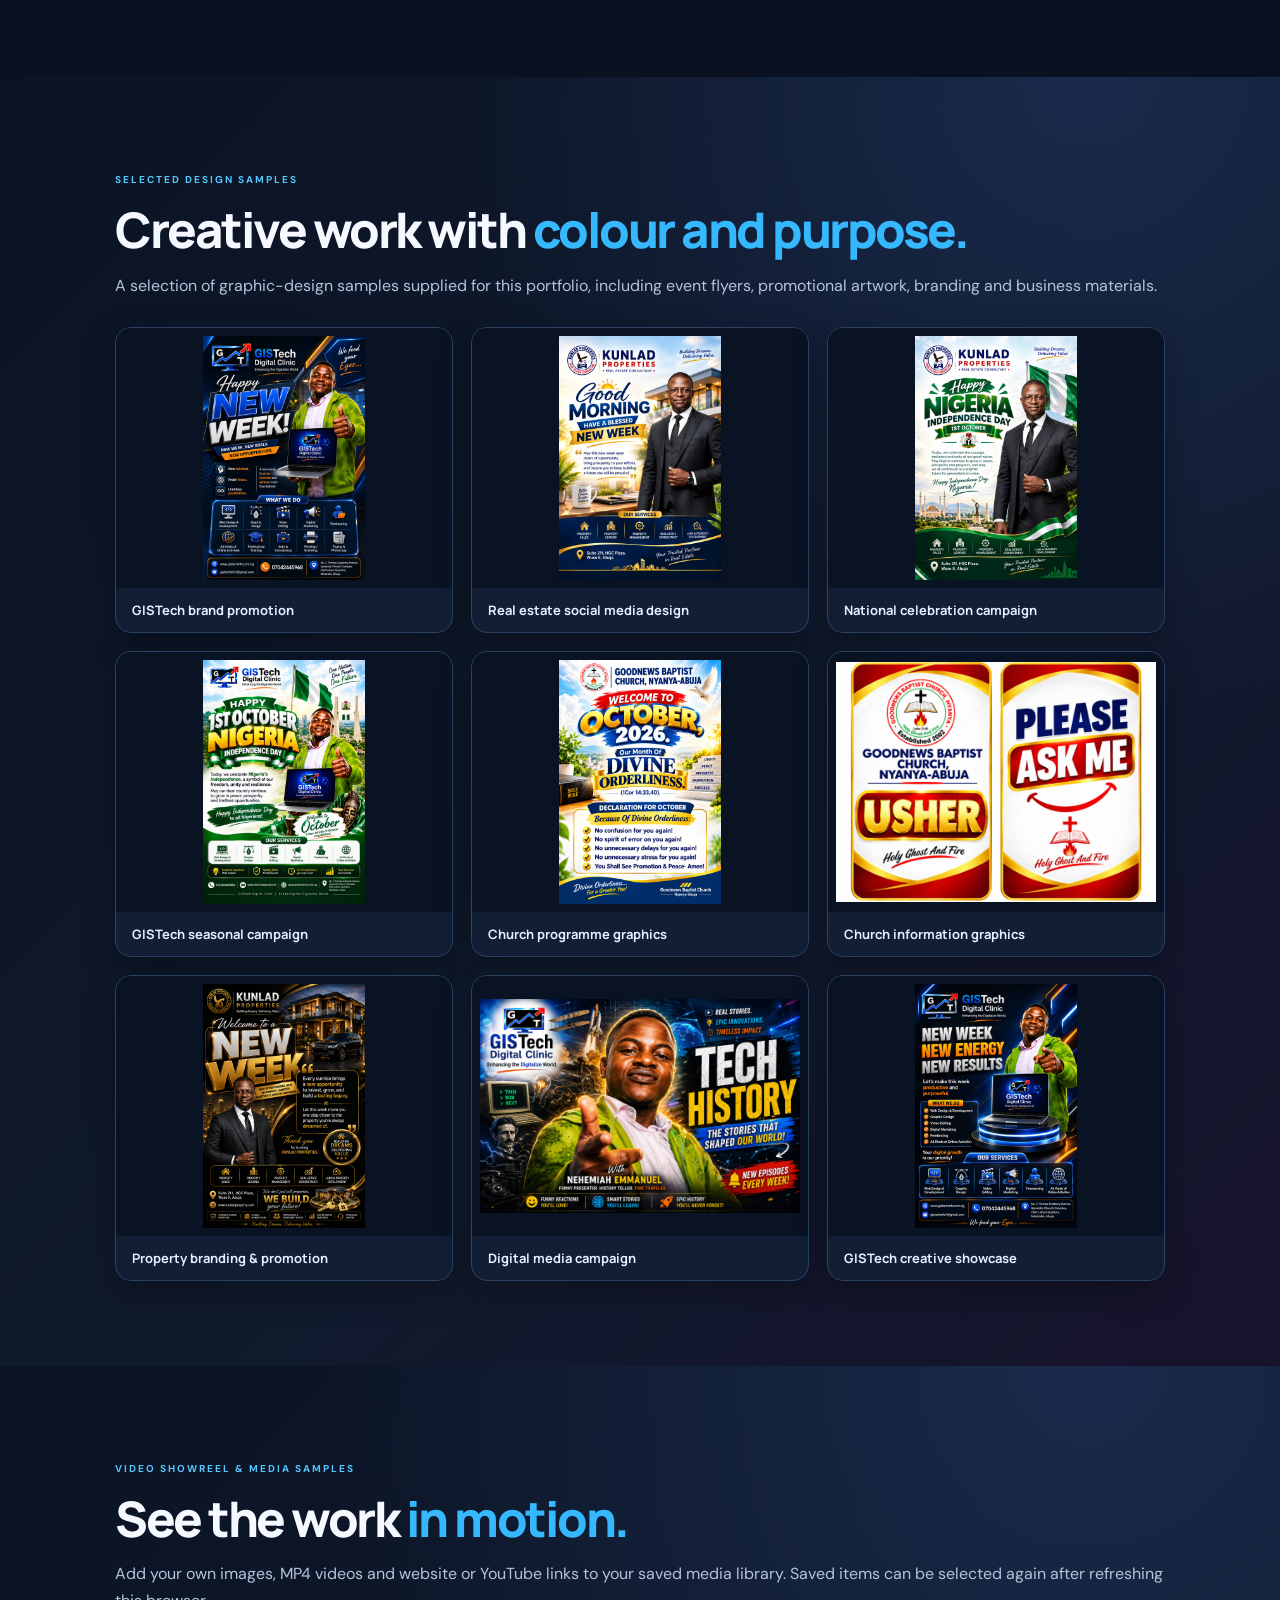
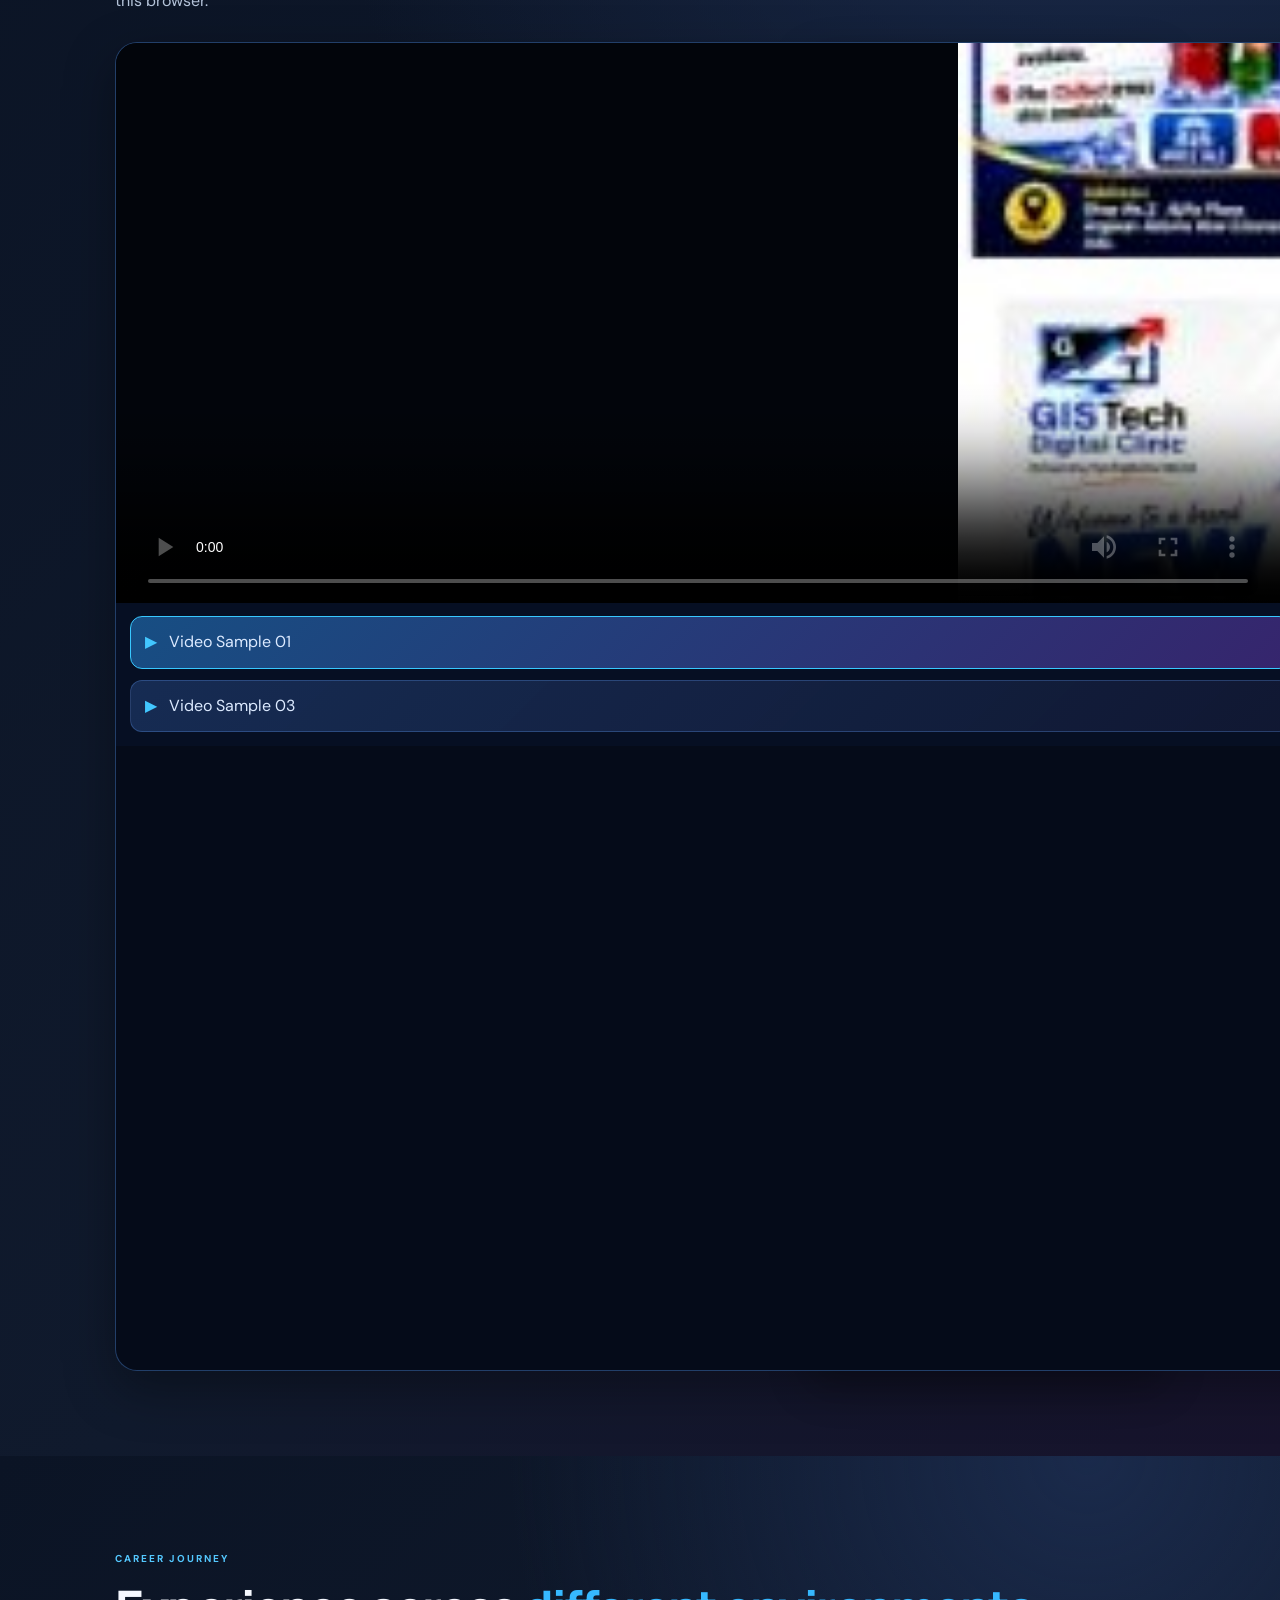
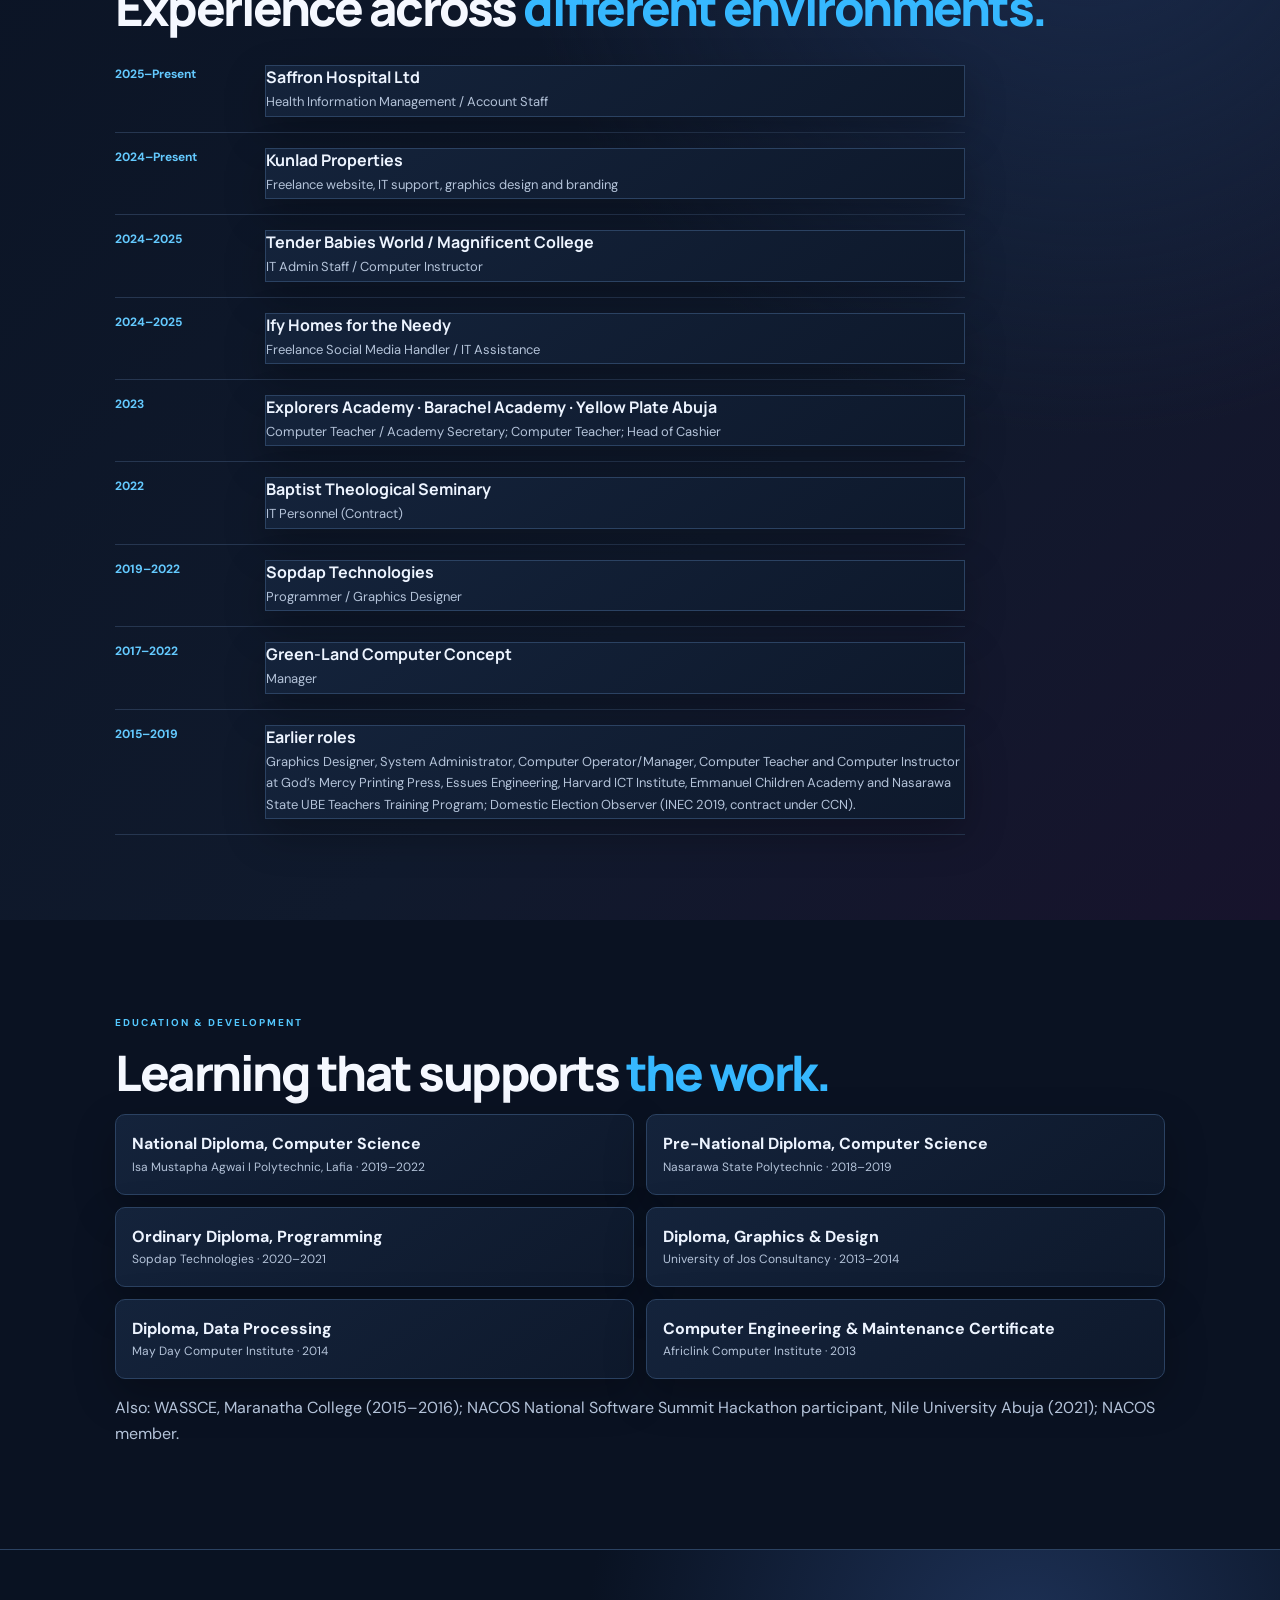
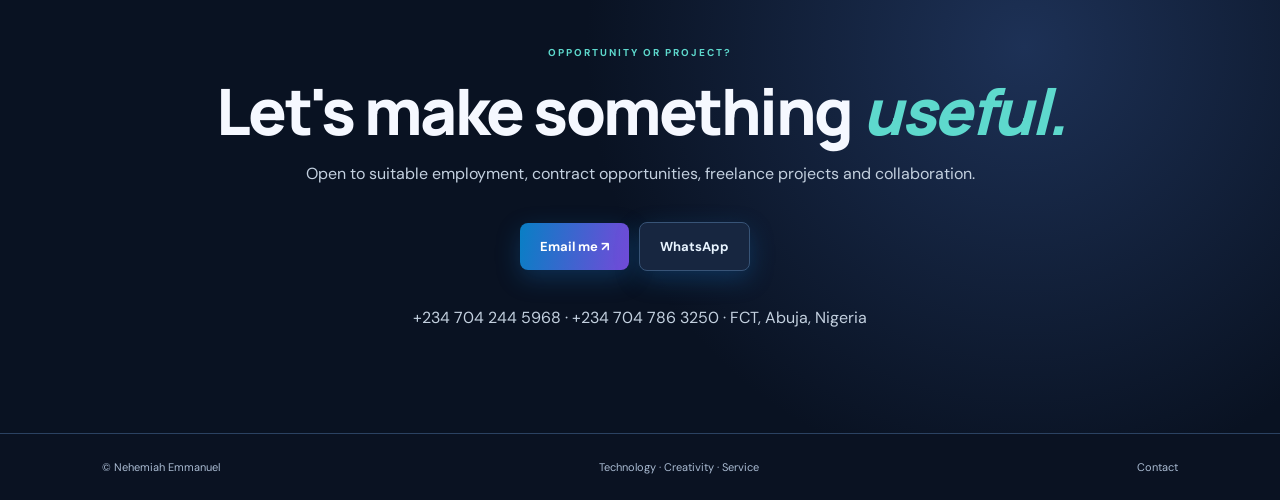
==== commit ee34209a: "Add files via upload" ====
--- a/index.html
+++ b/index.html
@@ -1,1064 +1,31 @@
-<!DOCTYPE html>
-<html lang="en">
-<head>
-	<meta charset="utf-8">
-    <meta name="viewport" content="width=device-width, initial-scale=1, shrink-to-fit=no">
-    <meta name="description" content="Start your development with NehemiahEmmanuel landing page.">
-    <meta name="author" content="Devcrud">
-    <title>NehemiahEmmanuel Portfolio | gistech.com</title>
-    <!-- font icons -->
-    <link rel="stylesheet" href="vendors/themify-icons/css/themify-icons.css">
-    <!-- GISTech + NehemiahEmmanuel main styles -->
-	<link rel="stylesheet" href="css/johndoe.css">
-</head>
-<body data-spy="scroll" data-target=".navbar" data-offset="40" id="home">
+<!doctype html><html lang="en"><head><meta charset="utf-8"><meta name="viewport" content="width=device-width,initial-scale=1"><meta name="description" content="Nehemiah Emmanuel — ICT professional, web developer, graphic designer and digital creative."><title>Nehemiah Emmanuel | Digital Creative & IT Specialist</title><link rel="stylesheet" href="styles.css"><link rel="stylesheet" href="dark-enhancement.css"></head><body>
+<header class="top"><a class="brand" href="#home"><img class="brand-photo" src="assets/nehemiah-working.jpg" alt="Nehemiah Emmanuel at work"><span>NEHEMIAH EMMANUEL<small>DIGITAL CREATIVE · IT SPECIALIST</small></span></a><button class="menu">☰</button><nav><a href="#about">About</a><a href="#services">Expertise</a><a href="#work">Work</a><a href="#gallery">Design Gallery</a><a href="#videos">Video</a><a href="#experience">Experience</a><a class="navbtn" href="#contact">Contact</a></nav></header><main><section class="hero" id="home"><div><p class="eyebrow">ICT PROFESSIONAL · DIGITAL CREATIVE · FREELANCER</p><h1>Technology that works.<br><em>Creativity that connects.</em></h1><p class="lead">I’m Nehemiah Emmanuel, an Abuja-based digital professional combining IT support, web development, graphic design, video editing and digital communication to help people and organisations move forward.</p><a class="btn" href="#work">Explore my work ↗</a><a class="btn ghost" href="mailto:gistechinfo1@gmail.com">Let's talk</a><p class="muted">National Diploma · Computer Science &nbsp; | &nbsp; Available for suitable opportunities</p></div><div class="hero-art photo-hero"><img src="assets/nehemiah-working.jpg" alt="Nehemiah Emmanuel working with computers"><div class="photo-caption"><b>Nehemiah Emmanuel</b><span>Digital Creative · IT Specialist</span></div><span class="bubble b1">⌘ IT Support</span><span class="bubble b2">✳ Creative Design</span></div></section><section class="stats"><div><b>10+</b><span>Years of combined experience</span></div><div><b>6</b><span>Core service areas</span></div><div><b>ND</b><span>Computer Science</span></div><div><b>NG</b><span>Based in Nigeria</span></div></section>
+<section class="section" id="about"><p class="eyebrow">ABOUT ME</p><h2>Practical skills.<br><em>People-first approach.</em></h2><div class="about"><p>My professional background spans technology, education, business support and creative services. I have worked as a system administrator, programmer/graphics designer, computer instructor, IT personnel, social media handler and freelance website/IT support provider.</p><p>I enjoy solving practical problems, learning new tools and helping teams use technology and communication effectively. I hold a National Diploma in Computer Science, alongside diplomas and certificates in programming, graphics design, data processing and computer maintenance.</p><div class="note">My approach: understand the need, build a useful solution, communicate clearly and keep improving.</div></div></section>
+<section class="section tint" id="services"><p class="eyebrow">WHAT I DO</p><h2>Technology <em>& creativity.</em></h2><div class="grid">
+<article class="tile"><span class="icon">⌘</span><h3>Web & Software Development</h3><p>Business websites, landing pages, web solutions and programming work.</p></article><article class="tile"><span class="icon">✳</span><h3>Graphic Design & Branding</h3><p>Flyers, promotional graphics, brand materials and visual communication.</p></article><article class="tile"><span class="icon">▶</span><h3>Video Editing</h3><p>Promotional videos, social content and presentation media.</p></article><article class="tile"><span class="icon">◎</span><h3>Social Media & Digital Marketing</h3><p>Content support, page management, online promotion and visibility.</p></article><article class="tile"><span class="icon">⚙</span><h3>IT Support & Administration</h3><p>Computer support, system administration, maintenance and troubleshooting.</p></article><article class="tile"><span class="icon">▤</span><h3>Computer Training</h3><p>Computer instruction, ICT skills support and practical user guidance.</p></article></div></section>
+<section class="section" id="work"><p class="eyebrow">SELECTED WORK & PROJECT AREAS</p><h2>Work built around <em>real needs.</em></h2><p class="muted">Project links are reproduced from the supplied portfolio; please verify third-party websites remain live.</p><div class="grid website-grid">
+<a class="website-card" href="https://www.kunladproperty.com" target="_blank" rel="noopener"><img src="assets/real-estate.jpg" alt="Kunlad Properties project artwork"><span class="tag">WEBSITE / CLIENT WORK</span><h3>Kunlad Properties</h3><p>Open project website ↗</p></a><a class="website-card" href="https://www.myturnhealth.com.ng" target="_blank" rel="noopener"><img src="assets/digital-skills.jpg" alt="MyTurn Health project preview artwork"><span class="tag">WEBSITE / CLIENT WORK</span><h3>MyTurn Health</h3><p>Open project website ↗</p></a><a class="website-card" href="https://www.sopdap.com" target="_blank" rel="noopener"><img src="assets/branding.jpg" alt="Sopdap Technologies creative sample"><span class="tag">WEB / TECHNOLOGY</span><h3>Sopdap Technologies</h3><p>Open project website ↗</p></a><a class="website-card" href="https://www.btskad.com" target="_blank" rel="noopener"><img src="assets/church-flyer.jpg" alt="Baptist Theological Seminary related design sample"><span class="tag">INSTITUTIONAL</span><h3>Baptist Theological Seminary</h3><p>Open project website ↗</p></a><div class="project dark"><span class="tag">IN DEVELOPMENT / CONCEPTS</span><h3>EDU-X · HMS · TransportHub 360 · OFFGRID-X</h3><p>Software concepts and development work. Not represented as completed live products.</p></div><div class="project dark"><span class="tag">CREATIVE WORK</span><h3>Graphics · Social · Video</h3><p>Individual approved samples can be added to this gallery.</p></div></div><div class="socials"><a href="https://youtube.com/@gistech911">YouTube ↗</a><a href="https://tiktok.com/@gistechdigitalclinic">TikTok ↗</a><a href="https://instagram.com/gistechdigitalclinic">Instagram ↗</a></div></section>
+<section class="section gallery-section" id="gallery"><p class="eyebrow">SELECTED DESIGN SAMPLES</p><h2>Creative work with <em>colour and purpose.</em></h2><p class="muted">A selection of graphic-design samples supplied for this portfolio, including event flyers, promotional artwork, branding and business materials.</p><div class="gallery-grid">
+<figure><img src="assets/gistech-new-week.png" alt="GISTech promotional artwork"><figcaption>GISTech brand promotion</figcaption></figure>
+<figure><img src="assets/kunlad-good-morning.png" alt="Kunlad Properties campaign"><figcaption>Real estate social media design</figcaption></figure>
+<figure><img src="assets/kunlad-independence.png" alt="Kunlad Properties Independence Day campaign"><figcaption>National celebration campaign</figcaption></figure>
+<figure><img src="assets/gistech-independence.png" alt="GISTech Independence Day campaign"><figcaption>GISTech seasonal campaign</figcaption></figure>
+<figure><img src="assets/church-october.png" alt="Church October programme artwork"><figcaption>Church programme graphics</figcaption></figure>
+<figure><img src="assets/church-usher.png" alt="Church usher information graphic"><figcaption>Church information graphics</figcaption></figure>
+<figure><img src="assets/kunlad-property-promo.png" alt="Kunlad Properties real estate artwork"><figcaption>Property branding & promotion</figcaption></figure>
+<figure><img src="assets/tech-history-promo.png" alt="Tech History digital media artwork"><figcaption>Digital media campaign</figcaption></figure>
+<figure><img src="assets/gistech-new-energy.png" alt="GISTech New Energy artwork"><figcaption>GISTech creative showcase</figcaption></figure>
+</div></section>
 
-    <a href="components.html" class="btn btn-primary btn-component" data-spy="affix" data-offset-top="600"><i class="ti-shift-left-alt"></i> Components</a>
-    <header class="header">
-        <div class="container">
-            <ul class="social-icons pt-3">
-                <li class="social-item"><a class="social-link text-light" href="https://www.focebook.com/Nehemiah Emmanuel"><i class="ti-facebook" aria-hidden="true"></i></a></li>
-                <li class="social-item"><a class="social-link text-light" href="https://www.twitter.com/actionel24"><i class="ti-twitter" aria-hidden="true"></i></a></li>
-                <li class="social-item"><a class="social-link text-light" href="https://www.youtube.com/@gistech911"><i class="ti-youtube" aria-hidden="true"></i></a></li>
-                <li class="social-item"><a class="social-link text-light" href="https://www.instagram.com/giantloaded"><i class="ti-instagram" aria-hidden="true"></i></a></li>
-                <li class="social-item"><a class="social-link text-light" href="https://github.com/GISTechHUB/"><i class="ti-github" aria-hidden="true"></i></a></li>
-            </ul>  
-            <div class="header-content">
-                <h4 class="header-subtitle" >Hello, I am</h4>
-                <h1 class="header-title">Nehemiah Emmanuel</h1>
-                <h6 class="header-mono" >Programmer & Graphics Designer | A Professional ICT Consultant</h6>
-                <a href="docs/Hello it's Nehemiah.pdf"><button class="btn btn-primary btn-rounded text-light"><i class="ti-printer pr-2"></i>Print Resume</button></a>
-            </div>
-        </div>
-    </header>
-    <nav class="navbar sticky-top navbar-expand-lg navbar-light bg-white" data-spy="affix" data-offset-top="510">
-        <div class="container">
-            <button class="navbar-toggler ml-auto" type="button" data-toggle="collapse" data-target="#navbarSupportedContent" aria-controls="navbarSupportedContent" aria-expanded="false" aria-label="Toggle navigation">
-                <span class="navbar-toggler-icon"></span>
-            </button>
-            <div class="collapse mt-sm-20 navbar-collapse" id="navbarSupportedContent">
-                <ul class="navbar-nav mr-auto">
-                    <li class="nav-item">
-                        <a href="#home" class="nav-link">Home</a>
-                    </li>
-                    <li class="nav-item">
-                        <a href="#about" class="nav-link">About</a>
-                    </li>
-                    <li class="nav-item">
-                        <a href="#resume" class="nav-link">Resume</a>
-                    </li>
-                </ul>
-                <ul class="navbar-nav brand">
-                    <img src="imgs/avatar.jpg" alt="" class="brand-img">
-                    <li class="brand-txt">
-                        <h5 class="brand-title">Nehemiah Emmanuel</h5>
-                        <div class="brand-subtitle">Programmer & Graphics Designer | A Professional ICT Consultant</div>
-                    </li>
-                </ul>
-                <ul class="navbar-nav ml-auto">
-                    <li class="nav-item">
-                        <a href="#portfolio" class="nav-link">Portfolio</a>
-                    </li>
-                    <li class="nav-item">
-                        <a href="#blog" class="nav-link">Blog</a>
-                    </li>
-                    <li class="nav-item last-item">
-                        <a href="#contact" class="nav-link">Contact</a>
-                    </li>
-                </ul>
-            </div>
-        </div>
-    </nav>
-    <div class="container-fluid">
-        <div id="about" class="row about-section">
-            <div class="col-lg-4 about-card">
-                <h3 class="font-weight-light">Who am I ?</h3>
-                <span class="line mb-5"></span>
-                <h5 class="mb-3">A Web Designer / Developer Located In Our Lovely Earth</h5>
-                <p class="mt-20">Nehemiah is a creative personality; a motivating team player with the drive to contribute his ‘A game’ to the growth and development of the organization he finds himself. He has a keen interest in meeting the need of clients, representing the image of the organization in a good light. He has extensive experience in IT, communication and relating with diverse audience.</p>
-                <button class="btn btn-outline-danger"><a href="docs/Nehemiah OpenCV.pdf"><i class="icon-down-circled2 "></i>Download My CV</a></button>
-            </div>
-            <!-- =========== -->
-            <div class="col-lg-4 about-card">
-                <h3 class="font-weight-light">Personal Info</h3>
-                <span class="line mb-5"></span>
-                <ul class="mt40 info list-unstyled">
-                    <li><span>Birthdate</span> : 01/23/1995</li>
-                    <li><span>Email</span> : gistechinfo1@gmail.com</li>
-                    <li><span>Phone</span> : + (234) 70-4244-5968</li>
-                    <li><span>Skype</span> : Nehemiah_Emmanuel </li>
-                    <li><span>Address</span> :  Suite 21-22 Pemeulak Shopping Mall, Opp. Oando Plant, Mahuta, Kaduna.</li>
-                </ul>
-                <ul class="social-icons pt-3">
-                    <li class="social-item"><a class="social-link" href="https://www.focebook.com/Nehemiah Emmanuel"><i class="ti-facebook" aria-hidden="true"></i></a></li>
-                    <li class="social-item"><a class="social-link" href="https://www.twitter.com/actionel24"><i class="ti-twitter" aria-hidden="true"></i></a></li>
-                    <li class="social-item"><a class="social-link" href="https://www.youtube.com/@gistech911"><i class="ti-google" aria-hidden="true"></i></a></li>
-                    <li class="social-item"><a class="social-link" href="https://www.instagram.com/giantloaded"><i class="ti-instagram" aria-hidden="true"></i></a></li>
-                    <li class="social-item"><a class="social-link" href="https://github.com/GISTechHUB/"><i class="ti-github" aria-hidden="true"></i></a></li>
-                </ul>
-                 <!-- ========== Map +========== -->
-            </div>
-            <div class="col-lg-4 about-card">
-                <h3 class="font-weight-light">My Expertise</h3>
-                <span class="line mb-5"></span>
-                                 <!-- ========== Map +========== -->
-                <div class="card-header has-icon">
-                    <i class="ti-map-alt text-danger" aria-hidden="true"></i>
-                    <div class="card-body px-4 py-3">
-                        <h5 class="mb-3 card-title text-dark">Locate Us</h5>
-                        <P class="subtitle">
-                        <div id="w3docs-map" style="width: 500px; height: 380px; display: none;">
-                        </div>
-                        <button onclick="w3Load()">Load The Map</button></P>
-                    </div>   
-                </div>
-            </div>
-        </div>
-    </div>
-
-<!-- ============================ -->
-
-    <!--Resume Section-->
-    <section class="section" id="resume">
-        <div class="container">
-            <h2 class="mb-5"><span class="text-danger">My</span> Resume</h2>
-            <div class="row">
-                <div class="col-md-6 col-lg-4">
-                    <div class="card">
-                       <div class="card-header">
-                            <div class="mt-2">
-                                <h4>Expertise</h4>
-                                <span class="line"></span>  
-                            </div>
-                        </div>
-                        <div class="card-body">
-                            <h6 class="title text-danger">2022 – Present</h6>
-                            <P><strong>IT Personnel</strong></P>
-                            <P class="subtitle">Baptist Theological Seminary, Kaduna, P.O Box 94, Kaduna-Nigeria, Kaduna State. </P>
-                            <hr>
-                            <h6 class="title text-danger">2021 – 2022</h6>
-                            <P><strong>IT Personnel/ Developer</strong></P>
-                            <P class="subtitle">Fecund Seed Investment Limited UK/Nigeria Base, No. 11, Govt. Science School Road, Beside Total Filling Station, Lafia. </P>
-                            <hr>
-                            <h6 class="title text-danger">2019 – 2021</h6>
-                            <P><strong>Front-end Developer/Graphics Designer</strong></P>
-                            <P class="subtitle">Sopdap Technologies, Shop A1, IMA Poly, Lafia, Nasarawa State. </P>
-                            <hr>
-                            <h6 class="title text-danger">2019</h6>
-                            <P><strong>Computer Instructor</strong></P>
-                            <P class="subtitle">Nasarawa State UBE Teachers Training Program in Computer, Keffin-Shanu Branch, Nasarawa State. </P>
-                            <hr>
-                            <h6 class="title text-danger">2017 – 2022</h6>
-                            <P><strong>General Manager/Instructor </strong> </P>
-                            <P class="subtitle">Green-Land Computer Concept, Opp. Fountain of Knowledge  Int’l Academy Uke, Karu LGA, Nasarawa State. </P>
-                            <hr>
-                            <h6 class="title text-danger">2017</h6>
-                            <P><strong>Computer Teacher</strong> </P>
-                            <P class="subtitle">Emmanuel Children Academy Uke, Karu LGA., Nasarawa State.</P>
-                            <hr>
-                            <h6 class="title text-danger">2016 – 2017</h6>
-                            <P><strong>Computer Operator/Manager</strong> </P>
-                            <P class="subtitle">Harvard ICT Institute Uke, Karu LGA., Nasarawa State.</P>
-                            <hr>
-                            <h6 class="title text-danger">2015</h6>
-                            <P><strong>System Analyst</strong> </P>
-                            <P class="subtitle">Essues Engineering Ltd., Area A. Nyanya, FCT. Abuja.</P>
-                            <hr>
-                            <h6 class="title text-danger">2015</h6>
-                            <P><strong>Receptionist</strong></P>
-                            <P class="subtitle">Gamil Hotel, Abacha Road Mararaba, Karu LGA, Nasarawa State.</P>
-                            <hr>
-                            <h6 class="title text-danger">2015</h6>
-                            <P><strong>Graphics Designer</strong></P>
-                            <P class="subtitle">God´s Mercy Printing Press, Royal Plaza, Karu LGA, Nasarawa State.</P>
-                            <hr>
-                            <h6 class="title text-danger">2014</h6>
-                            <P><strong>IT Student</strong></P>
-                            <P class="subtitle">Mayday Cyber Cafe, Royal Plaza Mararaba-Nigeria.</P>
-                        </div>
-                    </div>
-                </div>
-                <div class="col-md-6 col-lg-4">
-                    <div class="card">
-                       <div class="card-header">
-                            <div class="mt-2">
-                                <h4>Education</h4>
-                                <span class="line"></span>  
-                            </div>
-                        </div>
-                        <div class="card-body">
-                            <h6 class="title text-danger">2021</h6>
-                            <P><strong>National Diploma in Computer Science</strong></P>
-                            <P class="subtitle">Isa Mustapha Agwai I Polytechnic, Lafia, Nasarawa State.</P>
-                            <hr>
-                            <h6 class="title text-danger">2019</h6>
-                            <P><strong>Pre-National Diploma in Computer Science</strong></P>
-                            <P class="subtitle">Nasarawa State Polytechnic, Lafia, Nasarawa State.</P>
-                            <hr>
-                            <h6 class="title text-danger">2020</h6>
-                            <P><strong>Diploma in Computer Programming</strong></P>
-                            <P class="subtitle">Sopdap Technologies, Shop A1, IMA Poly, Lafia, Nasarawa State.</P>
-                            <hr>
-                            <h6 class="title text-danger">2014</h6>
-                            <P><strong>Diploma in Data Processing</strong></P>
-                            <P class="subtitle">MayDay Computer Institute, Mararaba, Nasarawa State.</P>
-                            <hr>
-                            <h6 class="title text-danger">2013</h6>
-                            <P><strong>Certificate in omputer Engineering</strong></P>
-                            <P class="subtitle">Africlink Computer Institute, Opposite Old NTA Minna, Niger State.</P>
-                            <hr>
-                            <h6 class="title text-danger">2014</h6>
-                            <P><strong>Diploma in Graphics and Design</strong></P>
-                            <P class="subtitle">University of Jos Consultancy, Abacha Road Mararaba, Nasawara State.</P>
-                            
-                            <hr>
-                            <h6 class="title text-danger">2016</h6>
-                            <P><strong>(WASSCE) O’Level</strong></P>
-                            <P class="subtitle">Maranatha College, Trikania, Kaduna.</P>
-                            <hr>
-                            <h6 class="title text-danger">2013</h6>
-                            <P><strong>(WASSCE) O’Level</strong></P>
-                            <P class="subtitle">Government Secondary School, Gan Gora, Kaduna State.</P>
-                            <hr>
-                            <h6 class="title text-danger">2007</h6>
-                            <P><strong>FSLC</strong></P>
-                            <P class="subtitle">Pilot Science Primary School, Uke, Nasarawa State.</P>
-                        </div>
-                    </div>
-
-                </div>
-              
-                <div class="col-lg-4">
-                                        <div class="card">
-                        <div class="card-header">
-                            <div class="mt-2">
-                                <h4>Professional Certification</h4>
-                                <span class="line"></span>  
-                            </div>
-                        </div>
-                        <div class="card-body">
-                            <h6 class="title text-danger">2021</h6>
-                            <P><strong>Certificate of Participant | NACOS Software Summit </strong></P>
-                            <P class="subtitle">NACOS National Software Summit Hacketon, Nile University Abuja-Nigeria, 2021 Trip.</P>
-                            <hr>
-                            <h6 class="title text-danger">2020</h6>
-                            <P><strong>Certificate of Registration | SMEDAN No: SUIN63211541</strong></P>
-                            <P class="subtitle">Small and Medium Enterprises Development Agency of Nigeria.</P>
-                            <hr>
-                            <h6 class="title text-danger">2015</h6>
-                            <P><strong>Certificate of Award</strong></P>
-                            <P class="subtitle">Asst. Media Director | Fellowship Baptist Church Uke, Nasarawa-Nigeria</P>
-                          
-                        </div>
-                    </div>
-                    <div class="card">
-                       <div class="card-header">
-                            <div class="pull-left">
-                                <h4 class="mt-2">Skills</h4>
-                                <span class="line"></span>  
-                            </div>
-                        </div>
-                        <div class="card-body pb-2">
-                           <h6>hTL5 &amp; CSS3</h6>
-                            <div class="progress mb-3">
-                                <div class="progress-bar bg-danger" role="progressbar" style="width: 97%" aria-valuenow="25" aria-valuemin="0" aria-valuemax="100"></div>
-                            </div>
-                            <h6>JavaScript</h6>
-                            <div class="progress mb-3">
-                                <div class="progress-bar bg-danger" role="progressbar" style="width: 75%" aria-valuenow="25" aria-valuemin="0" aria-valuemax="100"></div>
-                            </div>
-                            <h6>PHP</h6>
-                            <div class="progress mb-3">
-                                <div class="progress-bar bg-danger" role="progressbar" style="width: 80%" aria-valuenow="50" aria-valuemin="0" aria-valuemax="100"></div>
-                            </div>
-                            <h6>SQL</h6>
-                            <div class="progress mb-3">
-                                <div class="progress-bar bg-danger" role="progressbar" style="width: 90%" aria-valuenow="75" aria-valuemin="0" aria-valuemax="100"></div>
-                            </div>
-                            <h6>Python</h6>
-                            <div class="progress mb-3">
-                                <div class="progress-bar bg-danger" role="progressbar" style="width: 60%" aria-valuenow="75" aria-valuemin="0" aria-valuemax="100"></div>
-                            </div>
-                            <h6>Visual Basic</h6>
-                            <div class="progress mb-3">
-                                <div class="progress-bar bg-danger" role="progressbar" style="width: 40%" aria-valuenow="75" aria-valuemin="0" aria-valuemax="100"></div>
-                            </div>
-                        </div>
-                    </div>
-                    <div class="card">
-                       <div class="card-header">
-                            <div class="pull-left">
-                                <h4 class="mt-2">Languages</h4>
-                                <span class="line"></span>  
-                            </div>
-                        </div>
-                        <div class="card-body pb-2">
-                           <h6>English</h6>
-                            <div class="progress mb-3">
-                                <div class="progress-bar bg-danger" role="progressbar" style="width: 90%" aria-valuenow="25" aria-valuemin="0" aria-valuemax="100"></div>
-                            </div>
-                            <h6>French</h6>
-                            <div class="progress mb-3">
-                                <div class="progress-bar bg-danger" role="progressbar" style="width: 20%" aria-valuenow="25" aria-valuemin="0" aria-valuemax="100"></div>
-                            </div>
-                            <h6>Hausa</h6>
-                            <div class="progress mb-3">
-                                <div class="progress-bar bg-danger" role="progressbar" style="width: 82%" aria-valuenow="50" aria-valuemin="0" aria-valuemax="100"></div>
-                            </div>
-                            <h6>Bajju</h6>
-                            <div class="progress mb-3">
-                                <div class="progress-bar bg-danger" role="progressbar" style="width: 77%" aria-valuenow="50" aria-valuemin="0" aria-valuemax="100"></div>
-                            </div>
-                        </div>
-                    </div>
-
-                    <div class="card">
-                       <div class="card-header">
-                            <div class="pull-left">
-                                <h4 class="mt-2">Referees </h4>
-                                <span class="line"></span>  
-                            </div>
-                        </div>
-                        <div class="card-body pb-2">
-                        <P><strong>To be submitted upon request.</strong></P>
-                        </div>
-                    </div>
-                </div>
-            </div>
-        </div>
-    </section>
-
-
-<!-- Experience Section-->
-    <section class="section" id="resume">
-        <div class="container">
-            <h2 class="mb-5"><span class="text-danger">My</span> Expertise</h2>
-            <div class="row">
-                <div class="col-md-6 col-lg-4">
-                    <div class="card">
-                       <div class="card-header">
-                            <div class="mt-2">
-                                <h4>Web Development</h4>
-                                <span class="line"></span>  
-                            </div>
-                        </div>
-                    <div class="col-1 text-danger pt-1"><i class="ti-widget icon-lg"></i></div>
-                    <div class="col-10 ml-auto mr-3">
-                        <p class="subtitle">We are professionals with extensive experience in the area of Web Application Development, Training, Hardware Maintenance, Computer Networking, Data Recovery, Hosting and Domain Name Registration, General Consultation among others.
-                        <br />
-                        
-                        <p>
-                            <h5>Project Covered:</h5>
-                                <small>
-                                    <strong>
-                                    <ul>
-                                        <li>Covid-19 Test Management System (CTMS)</li>
-                                        <li>Personnel record Management System</li>
-                                        <li>Personnel Evaloution Management System (PEMS)</li>
-                                        <li>Pragerism Test system</li>
-                                        <li>E-learning System</li>
-                                        <li>E-commerce System</li>
-                                        <li>Farm Record System</li>
-                                        <li>E-lebrary Management system</li>
-                                        <li>School Administrative Portal</li>
-                                        <li>Hotel Management system</li>
-                                        <li>Result Management System</li>
-                                        <li>Online Journal System</li>
-                                        <li>Career Test Management System</li>
-                                        <br /><em>And lot more...</em> 
-                                    </ul>
-                                    </strong>
-                                </small>
-                            It will be our pleasure to have you as one of our customers.</p>
-                        <hr>
-                        </div>
-                    </div>
-                </div>
-
-<!-- ================= -->
-                <div class="col-md-6 col-lg-4">
-                    <div class="card">
-                       <div class="card-header">
-                            <div class="mt-2">
-                                <h4>Graphics Design</h4>
-                                <span class="line"></span>  
-                            </div>
-                        </div>
-                        <div class="card-body">
-
-            <!-- =========== -->
-                                    <div class="col-1 text-danger pt-1"><i class="ti-paint-bucket icon-lg"></i></div>
-                                    <div class="col-10 ml-auto mr-3">
-                                        <h6></h6>
-                                        <p class="subtitle">We give you the best test of graphics. <em>We feed your Eyes...</em>
-                        <strong>
-                        <h5>Project Covered:</h5>
-                        <ul>
-                            <li>Graphics Design</li>
-                            <li>Printings</li>
-                            <li>Video Editing</li>
-                            <li>Seminar Presentations</li>
-                            <li>General Consultation among others...</li>
-                        </ul>    
-                        </strong></p>
-                                        <hr>
-                                    </div>
-                                </div>
-                            </div>                   
-                        </div>
-
-<!-- ================ -->
-
-              
-                <div class="col-md-6 col-lg-4">
-                    <div class="card">
-                       <div class="card-header">
-                            <div class="mt-2">
-                                <h4>Digital Marketing</h4>
-                                <span class="line"></span>  
-                            </div>
-                        </div>
-                        <div class="card-body">
-
-            <!-- =========== -->
-                                    <div class="col-1 text-danger pt-1"><i class="ti-stats-up icon-lg"></i></div>
-                                    <div class="col-10 ml-auto mr-3">
-                                        <h6></h6>
-                                        <p class="subtitle">Marketing your products is one of our conscience, we have so plus of social handles with large community to market your product to the world...</p>
-                                        <hr>
-                                    </div>
-                                </div>
-                            </div>                   
-                        </div>
-                    </div>
-                    </div>
-        </div>
-    </section>
-
-    <section class="section bg-dark text-center">
-        <div class="container">
-            <div class="row text-center">
-                <div class="col-md-6 col-lg-3">
-                    <div class="row ">
-                        <div class="col-5 text-right text-light border-right py-3">
-                            <div class="m-auto"><i class="ti-alarm-clock icon-xl"></i></div>
-                        </div>
-                        <div class="col-7 text-left py-3">
-                            <h1 class="text-danger font-weight-bold font40">500</h1>
-                            <p class="text-light mb-1">Hours Worked</p>
-                        </div>
-                    </div>
-                </div>
-                <div class="col-md-6 col-lg-3">
-                    <div class="row">
-                        <div class="col-5 text-right text-light border-right py-3">
-                            <div class="m-auto"><i class="ti-layers-alt icon-xl"></i></div>
-                        </div>
-                        <div class="col-7 text-left py-3">
-                            <h1 class="text-danger font-weight-bold font40">50K</h1>
-                            <p class="text-light mb-1">Project Finished</p>
-                        </div>
-                    </div>
-                </div>
-                <div class="col-md-6 col-lg-3">
-                    <div class="row">
-                        <div class="col-5 text-right text-light border-right py-3">
-                            <div class="m-auto"><i class="ti-face-smile icon-xl"></i></div>
-                        </div>
-                        <div class="col-7 text-left py-3">
-                            <h1 class="text-danger font-weight-bold font40">100K</h1>
-                            <p class="text-light mb-1">Happy Clients</p>
-                        </div>
-                    </div>
-                </div>
-                <div class="col-md-6 col-lg-3">
-                    <div class="row">
-                        <div class="col-5 text-right text-light border-right py-3">
-                            <div class="m-auto"><i class="ti-heart-broken icon-xl"></i></div>
-                        </div>
-                        <div class="col-7 text-left py-3">
-                            <h1 class="text-danger font-weight-bold font40">2k</h1>
-                            <p class="text-light mb-1">Coffee Drinked</p>
-                        </div>
-                    </div>
-                </div>
-            </div>
-        </div>
-    </section>
-
-    <section class="section" id="service">
-        <div class="container">
-            <h2 class="mb-5 pb-4"><span class="text-danger">My</span> Services</h2>
-            <div class="row">
-                <div class="col-md-4 col-sm-6">
-                    <div class="card mb-5">
-                       <div class="card-header has-icon">
-                            <i class="ti-vector text-danger" aria-hidden="true"></i>
-                        </div>
-                        <div class="card-body px-4 py-3">
-                            <h5 class="mb-3 card-title text-dark">Website Design</h5>
-                            <P class="subtitle">Classic website design and proffesional test for graphical interface.</P>
-                        </div>
-                    </div>
-                </div>
-                <div class="col-md-4 col-sm-6">
-                    <div class="card mb-5">
-                       <div class="card-header has-icon">
-                            <i class="ti-write text-danger" aria-hidden="true"></i>
-                        </div>
-                        <div class="card-body px-4 py-3">
-                            <h5 class="mb-3 card-title text-dark">Graphic Design</h5>
-                            <P class="subtitle">One of my hobbit is the give the best and world class design to all my customers - <em>My Customers; My Joy - My Hobbit; I give the best</em> We feed your Eyes...</P>
-                        </div>
-                    </div>
-                </div>
-                <div class="col-md-4 col-sm-6">
-                    <div class="card mb-5">
-                       <div class="card-header has-icon">
-                            <i class="ti-package text-danger" aria-hidden="true"></i>
-                        </div>
-                        <div class="card-body px-4 py-3">
-                            <h5 class="mb-3 card-title text-dark">Video Editing</h5>
-                            <P class="subtitle">Video Editing is part of graphics I done, I first study graphics before swatching to programming, but <em>I Love graphics</em>.</P>
-                        </div>
-                    </div>
-                </div>
-                <div class="col-md-4 col-sm-6">
-                    <div class="card mb-5">
-                       <div class="card-header has-icon">
-                            <i class="ti-map-alt text-danger" aria-hidden="true"></i>
-                        </div>
-                        <div class="card-body px-4 py-3">
-                            <h5 class="mb-3 card-title text-dark">Project Management and Writting</h5>
-                            <P class="subtitle">Writing of student project and companies, managing any kind of project that comes my way effectively.</P>
-                        </div>
-                    </div>
-                </div>
-                <div class="col-md-4 col-sm-6">
-                    <div class="card mb-5">
-                       <div class="card-header has-icon">
-                            <i class="ti-bar-chart text-danger" aria-hidden="true"></i>
-                        </div>
-                        <div class="card-body px-4 py-3">
-                            <h5 class="mb-3 card-title text-dark">Training</h5>
-                            <P class="subtitle">I fine training others as the act of impacting to the upcoming in order to say thanks to those that did thesame to me. Knowledge most be pass by if not the whole ideas dies down and there will be no one to know what has happened in the pass, So, I give them the best I Could...</P>
-                        </div>
-                    </div>
-                </div>
-                <div class="col-md-4 col-sm-6">
-                    <div class="card mb-5">
-                       <div class="card-header has-icon">
-                            <i class="ti-support text-danger" aria-hidden="true"></i>
-                        </div>
-                        <div class="card-body px-4 py-3">
-                            <h5 class="mb-3 card-title text-dark">Sells and Consultancy</h5>
-                            <P class="subtitle">We also do consultancy agent in order to bridge the gap between the buyer and the seller, if not many will be stranded.</P>
-                        </div>
-                    </div>
-                </div>
-            </div>
-        </div>
-    </section>
-
-
-    <section class="section bg-dark py-5">
-        <div class="container text-center">
-            <h2 class="text-light mb-5 font-weight-normal">I Am Available For FreeLance</h2>
-            <button class="btn bg-primary w-lg text-light" >Hire me<a href="mailto:gistechinfo1@gmail.com"> =></a></button>
-        </div>
-    </section>
-
-    <!-- Portfolio Section -->
-    <section class="section bg-custom-gray" id="portfolio">
-        <div class="container">
-            <h1 class="mb-5"><span class="text-danger">My</span> Portfolio</h1>
-            <div class="portfolio">
-                <div class="filters">
-                    <a href="#" data-filter=".new" class="active">
-                        New
-                    </a>
-                    <a href="#" data-filter=".advertising">
-                        Advertising
-                    </a>
-                    <a href="#" data-filter=".branding">
-                        Branding
-                    </a>
-                    <a href="#" data-filter=".web">
-                        Web
-                    </a>
-                </div>
-                <div class="portfolio-container"> 
-                    <div class="col-md-6 col-lg-4 web">
-                        <div class="portfolio-item">
-                            <img src="imgs/web-1.jpg" class="img-fluid" alt="Download free bootstrap 4 admin dashboard, free boootstrap 4 templates">
-                            <div class="content-holder">
-                                <a class="img-popup" href="imgs/web-1.jpg"></a>
-                                <div class="text-holder">
-                                    <h6 class="title">WEB</h6>
-                                    <p class="subtitle">We are glad to showcase what we have accomplished with our partners in the past and ongoing project. We are more than capable to give you much more than you can imagine. Below are a few of our exploits:</p>
-                                </div>
-                            </div>   
-                        </div>             
-                    </div>
-                    <div class="col-md-6 col-lg-4 web new">
-                        <div class="portfolio-item">
-                            <img src="imgs/web-5.jpg" class="img-fluid" alt="Download free bootstrap 4 admin dashboard, free boootstrap 4 templates">
-                            <div class="content-holder">
-                                <a class="img-popup" href="imgs/web-5.jpg"></a>
-                                <div class="text-holder">
-                                    <h6 class="title">WEB</h6>
-                                    <p class="subtitle">Portfolio Website</p>
-                                </div>
-                            </div>   
-                        </div>             
-                    </div>
-                    <div class="col-md-6 col-lg-4 web new">
-                        <div class="portfolio-item">
-                            <img src="imgs/web-2.jpg" class="img-fluid" alt="Download free bootstrap 4 admin dashboard, free boootstrap 4 templates">
-                            <div class="content-holder">
-                                <a class="img-popup" href="imgs/web-2.jpg"></a>
-                                <div class="text-holder">
-                                    <h6 class="title">WEB</h6>
-                                    <p class="subtitle"><a href="https://cohdef.wordpress.com"></a> Links to COHDEF Site</p>
-                                </div>
-                            </div> 
-                        </div>                         
-                    </div>
-                    <div class="col-md-6 col-lg-4 advertising new">
-                        <div class="portfolio-item">
-                            <img src="imgs/advertising-2.jpg" class="img-fluid" alt="Download free bootstrap 4 admin dashboard, free boootstrap 4 templates">                         
-                            <div class="content-holder">
-                                <a class="img-popup" href="imgs/advertising-2.jpg"></a>
-                                <div class="text-holder">
-                                    <h6 class="title">ADVERSTISING</h6>
-                                    <p class="subtitle">The best time to think!</p>
-                                </div>
-                            </div>    
-                        </div>              
-                    </div> 
-                    <div class="col-md-6 col-lg-4 web new">
-                        <div class="portfolio-item">
-                            <img src="imgs/web-4.jpg" class="img-fluid" alt="Download free bootstrap 4 admin dashboard, free boootstrap 4 templates">
-                            <div class="content-holder">
-                                <a class="img-popup" href="imgs/web-4.jpg"></a>
-                                <div class="text-holder">
-                                    <h6 class="title">WEB</h6>
-                                    <p class="subtitle">Maranatha Website</p>
-                                </div>
-                            </div>
-                        </div>                                                     
-                    </div>
-                    <!-- =============== -->
-                    <div class="col-md-6 col-lg-4 web">
-                        <div class="portfolio-item">
-                            <img src="imgs/web-6.jpg" class="img-fluid" alt="Download free bootstrap 4 admin dashboard, free boootstrap 4 templates">  
-                           <div class="content-holder">
-                                <a class="img-popup" href="imgs/web-6.jpg"></a>
-                                <div class="text-holder">
-                                    <h6 class="title">WEB</h6>
-                                    <p class="subtitle">Python Data Analysis in Chart</p>
-                                </div>
-                            </div>
-                        </div>                                                     
-                    </div>
-                    <div class="col-md-6 col-lg-4 web">
-                        <div class="portfolio-item">
-                            <img src="imgs/web-7.jpg" class="img-fluid" alt="Download free bootstrap 4 admin dashboard, free boootstrap 4 templates">  
-                           <div class="content-holder">
-                                <a class="img-popup" href="imgs/web-7.jpg"></a>
-                                <div class="text-holder">
-                                    <h6 class="title">WEB</h6>
-                                    <p class="subtitle">Python Data Analysis in Chart</p>
-                                </div>
-                            </div>
-                        </div>                                                     
-                    </div>
-                    <div class="col-md-6 col-lg-4 web new">
-                        <div class="portfolio-item">
-                            <img src="imgs/web-3.jpg" class="img-fluid" alt="Download free bootstrap 4 admin dashboard, free boootstrap 4 templates">  
-                           <div class="content-holder">
-                                <a class="img-popup" href="imgs/web-3.jpg"></a>
-                                <div class="text-holder">
-                                    <h6 class="title">WEB</h6>
-                                    <p class="subtitle">Covid-19 Test Management System</p>
-                                </div>
-                            </div>
-                        </div>                                                     
-                    </div>
-                    <div class="col-md-6 col-lg-4 web">
-                        <div class="portfolio-item">
-                            <img src="imgs/web-8.jpg" class="img-fluid" alt="Download free bootstrap 4 admin dashboard, free boootstrap 4 templates">  
-                           <div class="content-holder">
-                                <a class="img-popup" href="imgs/web-8.jpg"></a>
-                                <div class="text-holder">
-                                    <h6 class="title">WEB</h6>
-                                    <p class="subtitle">Python Data Analysis in Chart</p>
-                                </div>
-                            </div>
-                        </div>                                                     
-                    </div>
-                    <div class="col-md-6 col-lg-4 web new">
-                        <div class="portfolio-item">
-                            <img src="imgs/web-9.jpg" class="img-fluid" alt="Download free bootstrap 4 admin dashboard, free boootstrap 4 templates">  
-                           <div class="content-holder">
-                                <a class="img-popup" href="imgs/web-9.jpg"></a>
-                                <div class="text-holder">
-                                    <h6 class="title">WEB</h6>
-                                    <p class="subtitle">Python Data Analysis in Chart</p>
-                                </div>
-                            </div>
-                        </div>                                                     
-                    </div>
-                    <div class="col-md-6 col-lg-4 web new">
-                        <div class="portfolio-item">
-                            <img src="imgs/web-10.jpg" class="img-fluid" alt="Download free bootstrap 4 admin dashboard, free boootstrap 4 templates">  
-                           <div class="content-holder">
-                                <a class="img-popup" href="imgs/web-10.jpg"></a>
-                                <div class="text-holder">
-                                    <h6 class="title">WEB</h6>
-                                    <p class="subtitle">PHP my Best Programming Language...</p>
-                                </div>
-                            </div>
-                        </div>                                                     
-                    </div>                                                                        
-<!-- ====================== -->
-                    <div class="col-md-6 col-lg-4 advertising"> 
-                        <div class="portfolio-item">
-                            <img src="imgs/advertising-1.jpg" class="img-fluid" alt="Download free bootstrap 4 admin dashboard, free boootstrap 4 templates">                               
-                            <div class="content-holder">
-                                <a class="img-popup" href="imgs/advertising-1.jpg"></a>
-                                <div class="text-holder">
-                                    <h6 class="title">ADVERSITING</h6>
-                                    <p class="subtitle">MOre on graphics...!</p>
-                                </div>
-                            </div>
-                        </div>                                                       
-                    </div> 
-
-                    <div class="col-md-6 col-lg-4 advertising new">
-                        <div class="portfolio-item">
-                            <img src="imgs/advertising-3.jpg" class="img-fluid" alt="Download free bootstrap 4 admin dashboard, free boootstrap 4 templates">       
-                           <div class="content-holder">
-                                <a class="img-popup" href="imgs/advertising-3.jpg"></a>
-                                <div class="text-holder">
-                                    <h6 class="title">ADVERSITING</h6>
-                                    <p class="subtitle">More on graphics...!</p>
-                                </div>
-                            </div>
-                        </div>                                                       
-                    </div> 
-                    <div class="col-md-6 col-lg-4 advertising new"> 
-                        <div class="portfolio-item">
-                            <img src="imgs/advertising-4.jpg" class="img-fluid" alt="Download free bootstrap 4 admin dashboard, free boootstrap 4 templates">            
-                            <div class="content-holder">
-                                <a class="img-popup" href="imgs/advertising-4.jpg"></a>
-                                <div class="text-holder">
-                                    <h6 class="title">ADVERTISING</h6>
-                                    <p class="subtitle">MOre on graphics...!</p>
-                                </div>
-                            </div>
-                        </div>         
-                    </div>
-                    <!-- =================== -->
-                    <div class="col-md-6 col-lg-4 advertising new">
-                        <div class="portfolio-item">
-                            <img src="imgs/advertising-5.jpg" class="img-fluid" alt="Download free bootstrap 4 admin dashboard, free boootstrap 4 templates">       
-                           <div class="content-holder">
-                                <a class="img-popup" href="imgs/advertising-5.jpg"></a>
-                                <div class="text-holder">
-                                    <h6 class="title">ADVERSITING</h6>
-                                    <p class="subtitle">MOre on graphics...!</p>
-                                </div>
-                            </div>
-                        </div>                                                       
-                    </div> 
-                    <div class="col-md-6 col-lg-4 advertising"> 
-                        <div class="portfolio-item">
-                            <img src="imgs/advertising-6.jpg" class="img-fluid" alt="Download free bootstrap 4 admin dashboard, free boootstrap 4 templates">            
-                            <div class="content-holder">
-                                <a class="img-popup" href="imgs/advertising-6.jpg"></a>
-                                <div class="text-holder">
-                                    <h6 class="title">ADVERTISING</h6>
-                                    <p class="subtitle">MOre on graphics...!</p>
-                                </div>
-                            </div>
-                        </div>         
-                    </div> 
-
-                    <div class="col-md-6 col-lg-4 advertising"> 
-                        <div class="portfolio-item">
-                            <img src="imgs/advertising-7.jpg" class="img-fluid" alt="Download free bootstrap 4 admin dashboard, free boootstrap 4 templates">            
-                            <div class="content-holder">
-                                <a class="img-popup" href="imgs/advertising-7.jpg"></a>
-                                <div class="text-holder">
-                                    <h6 class="title">ADVERTISING</h6>
-                                    <p class="subtitle">MOre on graphics...!</p>
-                                </div>
-                            </div>
-                        </div>         
-                    </div> 
-                    <div class="col-md-6 col-lg-4 advertising"> 
-                        <div class="portfolio-item">
-                            <img src="imgs/advertising-8.jpg" class="img-fluid" alt="Download free bootstrap 4 admin dashboard, free boootstrap 4 templates">            
-                            <div class="content-holder">
-                                <a class="img-popup" href="imgs/advertising-8.jpg"></a>
-                                <div class="text-holder">
-                                    <h6 class="title">ADVERTISING</h6>
-                                    <p class="subtitle">MOre on graphics...!</p>
-                                </div>
-                            </div>
-                        </div>         
-                    </div>
-                    <div class="col-md-6 col-lg-4 advertising"> 
-                        <div class="portfolio-item">
-                            <img src="imgs/advertising-9.jpg" class="img-fluid" alt="Download free bootstrap 4 admin dashboard, free boootstrap 4 templates">            
-                            <div class="content-holder">
-                                <a class="img-popup" href="imgs/advertising-9.jpg"></a>
-                                <div class="text-holder">
-                                    <h6 class="title">ADVERTISING</h6>
-                                    <p class="subtitle">MOre on graphics...!</p>
-                                </div>
-                            </div>
-                        </div>         
-                    </div>
-                    <div class="col-md-6 col-lg-4 advertising"> 
-                        <div class="portfolio-item">
-                            <img src="imgs/advertising-10.jpg" class="img-fluid" alt="Download free bootstrap 4 admin dashboard, free boootstrap 4 templates">            
-                            <div class="content-holder">
-                                <a class="img-popup" href="imgs/advertising-10.jpg"></a>
-                                <div class="text-holder">
-                                    <h6 class="title">ADVERTISING</h6>
-                                    <p class="subtitle">MOre on graphics...!</p>
-                                </div>
-                            </div>
-                        </div>         
-                    </div>                       
-                    <!-- ==================== -->
-
-                    <div class="col-md-6 col-lg-4 branding new">
-                        <div class="portfolio-item">
-                            <img src="imgs/branding-1.jpg" class="img-fluid" alt="Download free bootstrap 4 admin dashboard, free boootstrap 4 templates">                        
-                            <div class="content-holder">
-                                <a class="img-popup" href="imgs/branding-1,.jpg"></a>
-                                <div class="text-holder">
-                                    <h6 class="title">BRANDING</h6>
-                                    <p class="subtitle">Fellewship Baptist Church Branding!</p>
-                                </div>
-                            </div> 
-                        </div>
-                    </div> 
-                    <div class="col-md-6 col-lg-4 branding">
-                        <div class="portfolio-item">
-                            <img src="imgs/branding-2.jpg" class="img-fluid" alt="Download free bootstrap 4 admin dashboard, free boootstrap 4 templates">  
-                            <div class="content-holder">
-                                <a class="img-popup" href="imgs/branding-2.jpg"></a>
-                                <div class="text-holder">
-                                    <h6 class="title">BRANDING</h6>
-                                    <p class="subtitle">GISTech Branding!</p>
-                                </div>
-                            </div>
-                        </div>                                                     
-                    </div> 
-                    <div class="col-md-6 col-lg-4 branding new">
-                        <div class="portfolio-item">
-                            <img src="imgs/branding-3.jpg" class="img-fluid" alt="Download free bootstrap 4 admin dashboard, free boootstrap 4 templates">   
-                            <div class="content-holder">
-                                <a class="img-popup" href="imgs/branding-3.jpg"></a>
-                                <div class="text-holder">
-                                    <h6 class="title">BRANDING</h6>
-                                    <p class="subtitle">Fecund-seed, Lafia, Branding!</p>
-                                </div>
-                            </div>
-                        </div>                                                    
-                    </div> 
-                    <div class="col-md-6 col-lg-4 branding">
-                        <div class="portfolio-item">
-                            <img src="imgs/branding-4.jpg" class="img-fluid" alt="Download free bootstrap 4 admin dashboard, free boootstrap 4 templates">                      
-                            <div class="content-holder">
-                                <a class="img-popup" href="imgs/branding-4.jpg"></a>
-                                <div class="text-holder">
-                                    <h6 class="title">BRANDING</h6>
-                                    <p class="subtitle">Wedding Jotter!</p>
-                                </div>
-                            </div>
-                        </div>                                                      
-                    </div> 
-                    <div class="col-md-6 col-lg-4 branding">
-                        <div class="portfolio-item">
-                            <img src="imgs/branding-5.jpg" class="img-fluid" alt="Download free bootstrap 4 admin dashboard, free boootstrap 4 templates">          
-                            <div class="content-holder">
-                                <a class="img-popup" href="imgs/branding-5.jpg"></a>
-                                <div class="text-holder">
-                                    <h6 class="title">BRANDING</h6>
-                                    <p class="subtitle">Naming Branding!</p>
-                                </div>
-                            </div>
-                        </div>                                                   
-                    </div>
-                </div> 
-            </div>  
-        </div>            
-    </section>
-    <!-- End of portfolio section -->
-
-    <section class="section" id="blog">
-        <div class="container">
-            <h2 class="mb-5">Latest <span class="text-danger">News</span></h2>
-            <div class="row">
-                <div class="blog-card">
-                    <div class="img-holder">
-                        <img src="imgs/blog1.jpg" alt="Download free bootstrap 4 landing page, free boootstrap 4 templates, Download free bootstrap 4.1 landing page, free boootstrap 4.1.1 templates, meyawo Landing page">
-                    </div>
-                    <div class="content-holder">
-                        <h6 class="title">About GISTechnologies</h6>
-
-                        <p class="post-details">
-                            <a href="#">By: Admin</a>
-                            <a href="#"><i class="ti-heart text-danger"></i> 234</a>
-                            <a href="#"><i class="ti-comment"></i> 123</a>
-                        </p>
-                        
-                        <p>GISTechnologies, is a renowned provider of information technologies services for all kinds of ICT sectors or organizations.</p>
-
-                        <p><b>Necessitatibus nihil impedit! Ex nisi eveniet, dolor aliquid consequuntur repudiandae.</b></p>
-                        <p> We develop robust web applications and Websites to suit organizational requirements and requests using updated tools and technologies.</p>
-
-                        <a href="#" class="read-more">Read more <i class="ti-angle-double-right"></i></a>
-                    </div>
-                </div><!-- end of blog wrapper -->
-
-                <!-- blog-card -->
-                <div class="blog-card">
-                    <div class="img-holder">
-                        <img src="imgs/blog2.jpg" alt="Download free bootstrap 4 landing page, free boootstrap 4 templates, Download free bootstrap 4.1 landing page, free boootstrap 4.1.1 templates, meyawo Landing page">
-                    </div>
-                    <div class="content-holder">
-                        <h6 class="title">What We Do</h6>
-
-                        <p class="post-details">
-                            <a href="#">By: Admin</a>
-                            <a href="#"><i class="ti-heart text-danger"></i> 456</a>
-                            <a href="#"><i class="ti-comment"></i> 264</a>
-                        </p>
-                        
-                        <p>We have professionals with extensive experience in the area of Web Application Development, Training, Hardware Maintenance, Computer Networking, Data Recovery, Hosting and Domain Name Registration, Digital Marketing, Printings, Graphics Design, Video Editing, Seminar Presentations, General Consultation among others. <br/>It will be our pleasure to have you as one of our customers.
-</p>
-
-                        <a href="#" class="read-more">Read more <i class="ti-angle-double-right"></i></a>
-                    </div>
-                </div><!-- end of blog wrapper -->
-                <!-- blog-card -->
-                <div class="blog-card">
-                    <div class="img-holder">
-                        <img src="imgs/blog3.jpg" alt="Download free bootstrap 4 landing page, free boootstrap 4 templates, Download free bootstrap 4.1 landing page, free boootstrap 4.1.1 templates, meyawo Landing page">
-                    </div>
-                    <div class="content-holder">
-                        <h4 class="title">Testimony</h4>
-
-                        <p class="post-details">
-                            <a href="#">By: Admin</a>
-                            <a href="#"><i class="ti-heart text-danger"></i> 431</a>
-                            <a href="#"><i class="ti-comment"></i> 312</a>
-                        </p>
-                        
-                        <p> The hands of the Lord is working over us, that is why we keep on rising to the top of the game, despite every economic step down- <em>We are still up going</em> till the very goal... Bless God!!!</p>
-
-                        <a href="#" class="read-more">Read more <i class="ti-angle-double-right"></i></a>
-                    </div>
-                </div><!-- end of blog wrapper -->
-
-            </div>
-        </div>
-    </section>
-
-    <div class="section contact" id="contact">
-        <div id="map" class="map"></div>
-        <div class="container">
-            <div class="row">
-                <div class="col-lg-8">
-                    <div class="contact-form-card">
-                        <h4 class="contact-title">Send a message</h4>
-                        <form action="">
-                            <div class="form-group">
-                                <input  class="form-control" type="text" placeholder="Name *" required>
-                            </div>
-                            <div class="form-group">
-                                <input class="form-control" type="email" placeholder="Email *" required>
-                            </div>
-                            <div class="form-group">
-                                <textarea class="form-control" id=" placeholder="Message *" rows="7" required></textarea>
-                            </div>
-                            <div class="form-group ">
-                                <button type="submit" class="form-control btn btn-primary" >Send Message</button>
-                            </div>
-                        </form>
-                    </div>
-                </div>
-                <div class="col-lg-4">
-                    <div class="contact-info-card">
-                        <h4 class="contact-title">Get in touch</h4>
-                        <div class="row mb-2">
-                            <div class="col-1 pt-1 mr-1">
-                                <i class="ti-mobile icon-md"></i>
-                            </div>
-                            <div class="col-10 ">
-                                <h6 class="d-inline">Phone : <br> <span class="text-muted">+ (234) 70-4244-5968</span></h6>
-                            </div>
-                        </div>
-                        <div class="row mb-2">
-                            <div class="col-1 pt-1 mr-1">
-                                <i class="ti-map-alt icon-md"></i>
-                            </div>
-                            <div class="col-10">
-                                <h6 class="d-inline">Address :<br> <span class="text-muted">Suite 21-22 Pemeulak Shopping Mall, Opp. Oando Plant, Mahuta, Kaduna.</span></h6>
-                            </div>
-                        </div>
-                        <div class="row mb-2">
-                            <div class="col-1 pt-1 mr-1">
-                                <i class="ti-envelope icon-md"></i>
-                            </div>
-                            <div class="col-10">
-                                <h6 class="d-inline">Email :<br> <span class="text-muted">gistechinfo1@gmail.com</span></h6>
-                            </div>
-                        </div>
-                        <ul class="social-icons pt-4">
-                        <li class="social-item"><a class="social-link" href="https://www.focebook.com/Nehemiah Emmanuel"><i class="ti-facebook" aria-hidden="true"></i></a></li>
-                        <li class="social-item"><a class="social-link" href="https://www.twitter.com/actionel24"><i class="ti-twitter" aria-hidden="true"></i></a></li>
-                        <li class="social-item"><a class="social-link" href="https://www.youtube.com/@gistech911"><i class="ti-google" aria-hidden="true"></i></a></li>
-                        <li class="social-item"><a class="social-link" href="https://www.instagram.com/giantloaded"><i class="ti-instagram" aria-hidden="true"></i></a></li>
-                        <li class="social-item"><a class="social-link" href="https://github.com/GISTechHUB/"><i class="ti-github" aria-hidden="true"></i></a></li>
-                        </ul> 
-                    </div>
-                </div>
-            </div>
-
-        </div>
-    </div>
-    <footer class="footer py-3">
-        <div class="container">
-            <p class="small mb-0 text-light">
-                &copy; <script>document.write(new Date().getFullYear())</script> Created With <i class="ti-heart text-danger"></i> By <a href="http://gistechscom/wordpress.com" target="_blank"><span class="text-danger" title="Bootstrap 4 Themes and Dashboards">GISTech</span></a> 
-            </p>
-        </div>
-    </footer>
-
-	<!-- core  -->
-    <script src="vendors/jquery/jquery-3.4.1.js"></script>
-    <script src="vendors/bootstrap/bootstrap.bundle.js"></script>
-
-    <!-- bootstrap 3 affix -->
-    <script src="vendors/bootstrap/bootstrap.affix.js"></script>
-
-    <!-- Isotope  -->
-    <script src="vendors/isotope/isotope.pkgd.js"></script>
-    
-    <!-- Google mpas -->
-    <script async defer src="https://maps.googleapis.com/maps/api/js?key=AIzaSyCtme10pzgKSPeJVJrG1O3tjR6lk98o4w8&callback=initMap"></script>
-
-    <script type="text/javascript" src="https://maps.googleapis.com/maps/api/js?key=AIzaSyA3XfuMJJGzaU8TUItQM7XWD4esZdbpgtA"></script>
-
-    <!-- NehemiahEmmanuel js -->
-    <script src="js/johndoe.js"></script>
-
-</body>
-</html>
+<section class="section video-section" id="videos"><p class="eyebrow">VIDEO SHOWREEL & MEDIA SAMPLES</p><h2>See the work <em>in motion.</em></h2><p class="muted">Add your own images, MP4 videos and website or YouTube links to your saved media library. Saved items can be selected again after refreshing this browser.</p><div class="video-layout"><div class="video-frame">
+<video id="featuredPortfolioVideo" controls playsinline preload="metadata" poster="assets/business-flyer.jpg"><source src="../shared-media/video-sample-01.mp4" type="video/mp4">Your browser does not support video playback.</video>
+<div class="video-playlist" aria-label="Video samples">
+<button type="button" class="video-choice active" data-video="../shared-media/video-sample-01.mp4"><span>▶</span> Video Sample 01</button>
+<button type="button" class="video-choice" data-video="../shared-media/video-sample-02.mp4"><span>▶</span> Video Sample 02</button>
+<button type="button" class="video-choice" data-video="../shared-media/video-sample-03.mp4"><span>▶</span> Video Sample 03</button>
+<button type="button" class="video-choice" data-video="../shared-media/video-sample-04.mp4"><span>▶</span> Video Sample 04</button>
+</div></div><aside class="video-tools"><h3>Add your video samples</h3><p>Preview an MP4 video from your device or paste a YouTube/Vimeo link. Use the saved media library below to keep uploads available in this browser.</p><label class="upload-btn">Choose video from device<input id="videoUpload" type="file" accept="video/*"></label><input id="videoUrl" type="url" placeholder="Paste YouTube or Vimeo link"><button class="btn" id="loadVideoUrl" type="button">Preview video link</button><p class="tiny" id="videoStatus">Your selected video preview is local to this browser.</p></aside></div></section>
+<section class="section tint" id="experience"><p class="eyebrow">CAREER JOURNEY</p><h2>Experience across <em>different environments.</em></h2><div class="timeline">
+<div><time>2025–Present</time><article><h3>Saffron Hospital Ltd</h3><p>Health Information Management / Account Staff</p></article></div><div><time>2024–Present</time><article><h3>Kunlad Properties</h3><p>Freelance website, IT support, graphics design and branding</p></article></div><div><time>2024–2025</time><article><h3>Tender Babies World / Magnificent College</h3><p>IT Admin Staff / Computer Instructor</p></article></div><div><time>2024–2025</time><article><h3>Ify Homes for the Needy</h3><p>Freelance Social Media Handler / IT Assistance</p></article></div><div><time>2023</time><article><h3>Explorers Academy · Barachel Academy · Yellow Plate Abuja</h3><p>Computer Teacher / Academy Secretary; Computer Teacher; Head of Cashier</p></article></div><div><time>2022</time><article><h3>Baptist Theological Seminary</h3><p>IT Personnel (Contract)</p></article></div><div><time>2019–2022</time><article><h3>Sopdap Technologies</h3><p>Programmer / Graphics Designer</p></article></div><div><time>2017–2022</time><article><h3>Green-Land Computer Concept</h3><p>Manager</p></article></div><div><time>2015–2019</time><article><h3>Earlier roles</h3><p>Graphics Designer, System Administrator, Computer Operator/Manager, Computer Teacher and Computer Instructor at God’s Mercy Printing Press, Essues Engineering, Harvard ICT Institute, Emmanuel Children Academy and Nasarawa State UBE Teachers Training Program; Domestic Election Observer (INEC 2019, contract under CCN).</p></article></div></div></section>
+<section class="section" id="education"><p class="eyebrow">EDUCATION & DEVELOPMENT</p><h2>Learning that supports <em>the work.</em></h2><div class="edu"><div><b>National Diploma, Computer Science</b><span>Isa Mustapha Agwai I Polytechnic, Lafia · 2019–2022</span></div><div><b>Pre-National Diploma, Computer Science</b><span>Nasarawa State Polytechnic · 2018–2019</span></div><div><b>Ordinary Diploma, Programming</b><span>Sopdap Technologies · 2020–2021</span></div><div><b>Diploma, Graphics & Design</b><span>University of Jos Consultancy · 2013–2014</span></div><div><b>Diploma, Data Processing</b><span>May Day Computer Institute · 2014</span></div><div><b>Computer Engineering & Maintenance Certificate</b><span>Africlink Computer Institute · 2013</span></div></div><p class="muted">Also: WASSCE, Maranatha College (2015–2016); NACOS National Software Summit Hackathon participant, Nile University Abuja (2021); NACOS member.</p></section>
+<section class="contact" id="contact"><p class="eyebrow">OPPORTUNITY OR PROJECT?</p><h2>Let's make something <em>useful.</em></h2><p>Open to suitable employment, contract opportunities, freelance projects and collaboration.</p><a class="btn" href="mailto:gistechinfo1@gmail.com">Email me ↗</a><a class="btn ghost" href="https://wa.me/2347042445968">WhatsApp</a><p>+234 704 244 5968 · +234 704 786 3250 · FCT, Abuja, Nigeria</p></section></main><footer><span>© Nehemiah Emmanuel</span><span>Technology · Creativity · Service</span><a href="mailto:gistechinfo1@gmail.com">Contact</a></footer><script src="script.js"></script></body></html>
--- a/styles.css
+++ b/styles.css
@@ -0,0 +1,31 @@
+@import url('https://fonts.googleapis.com/css2?family=DM+Sans:wght@400;500;700&family=Manrope:wght@500;700;800&display=swap');
+:root{--ink:#102039;--blue:#155eef;--teal:#27b9aa;--muted:#68778c;--line:#e5ebf3}*{box-sizing:border-box}html{scroll-behavior:smooth}body{margin:0;color:var(--ink);font:16px 'DM Sans',Arial;background:#fbfcff;line-height:1.65}a{color:inherit;text-decoration:none}.top{height:78px;padding:0 7%;display:flex;justify-content:space-between;align-items:center;position:sticky;top:0;background:#fffffff2;backdrop-filter:blur(12px);border-bottom:1px solid var(--line);z-index:5}.brand{font:800 15px Manrope;display:flex;gap:12px;align-items:center}.mark{background:linear-gradient(135deg,var(--blue),var(--teal));color:white;border-radius:12px;padding:12px}.brand small{display:block;font:600 9px 'DM Sans';letter-spacing:2px;color:var(--muted)}nav{display:flex;gap:26px;font-size:13px;font-weight:700}.navbtn{background:var(--ink);color:white;padding:10px 17px;border-radius:30px}.menu{display:none}.hero{padding:90px 9%;display:grid;grid-template-columns:1.1fr .9fr;gap:35px;align-items:center;background:radial-gradient(ellipse at 80% 20%,#e4f1ff,transparent 40%),linear-gradient(120deg,#fff,#f4f8ff);min-height:590px}.eyebrow{font-size:10px;letter-spacing:2px;color:var(--blue);font-weight:700}.hero h1,.section h2,.contact h2{font:800 clamp(40px,5vw,68px)/1.08 Manrope;letter-spacing:-2.5px;margin:15px 0}.hero em,.section em{color:var(--blue);font-style:normal}.lead{color:#5b6b80;max-width:610px;font-size:17px}.btn{display:inline-block;background:var(--blue);color:white;padding:13px 20px;border-radius:8px;font-weight:700;font-size:13px;margin:18px 10px 18px 0}.btn.ghost{background:white;color:var(--ink);border:1px solid var(--line)}.hero-art{height:340px;display:grid;place-items:center;position:relative}.orb{width:310px;height:310px;border:1px solid #b8d5ef;border-radius:50%;position:absolute}.card{width:245px;height:285px;border-radius:25px;background:linear-gradient(145deg,#102b53,#155eef 70%,#18a99d);color:white;display:grid;place-content:center;text-align:center;box-shadow:0 30px 70px #123c7740;transform:rotate(4deg)}.card strong{font:800 78px Manrope}.card small{letter-spacing:3px}.bubble{position:absolute;background:white;padding:10px 14px;border-radius:10px;box-shadow:0 12px 30px #12274420;font-size:12px;font-weight:700}.b1{top:40px;left:0}.b2{right:0;bottom:35px}.stats{background:#0b1729;color:white;display:grid;grid-template-columns:repeat(4,1fr);padding:28px 8%}.stats div{padding:8px 18px;border-right:1px solid #ffffff25}.stats div:last-child{border:0}.stats b{display:block;color:#5dd9cb;font:800 28px Manrope}.stats span{font-size:11px;color:#c2cede}.section{padding:85px 9%}.tint{background:#f0f5fb}.section h2{font-size:clamp(32px,4vw,49px)}.muted{color:var(--muted)}.about{display:grid;grid-template-columns:1fr 1fr;gap:28px;color:#536174}.note{grid-column:1/-1;padding:17px 20px;background:#e8f1ff;border-left:3px solid var(--blue);font-weight:700}.grid{display:grid;grid-template-columns:repeat(3,1fr);gap:16px}.tile,.project{background:white;border:1px solid var(--line);border-radius:13px;padding:24px}.tile h3,.project h3{font:700 17px Manrope;margin:8px 0}.tile p,.project p{font-size:13px;color:var(--muted)}.icon{font-size:24px;color:var(--blue)}.project{min-height:190px}.tag{font-size:9px;letter-spacing:1px;color:var(--blue);font-weight:700}.project.dark{background:#0b1729;color:white}.project.dark p{color:#c1ccda}.timeline{max-width:850px}.timeline>div{display:grid;grid-template-columns:130px 1fr;gap:20px;border-bottom:1px solid var(--line);padding:15px 0}.timeline time{color:var(--blue);font-size:12px;font-weight:700}.timeline h3{margin:0;font:700 16px Manrope}.timeline p{margin:3px 0;color:var(--muted);font-size:13px}.edu{display:grid;grid-template-columns:1fr 1fr;gap:12px}.edu div{border:1px solid var(--line);padding:16px;border-radius:10px}.edu b,.edu span{display:block}.edu span{font-size:12px;color:var(--muted)}.contact{padding:85px 20px;text-align:center;background:radial-gradient(ellipse at 50% 0,#1a4d91,#0b1525 65%);color:white}.contact h2 em{color:#5ed9cd}.contact p{color:#c3d0df}.contact .eyebrow{color:#5ed9cd}.socials{display:flex;gap:12px;flex-wrap:wrap;margin-top:20px}.socials a{border:1px solid var(--line);padding:8px 14px;border-radius:25px;font-size:12px}footer{display:flex;justify-content:space-between;gap:12px;flex-wrap:wrap;padding:24px 8%;font-size:11px;color:var(--muted)}@media(max-width:760px){.hero{grid-template-columns:1fr;padding:60px 24px}.section{padding:65px 24px}.grid{grid-template-columns:1fr 1fr}.stats{grid-template-columns:1fr 1fr;gap:10px}.stats div:nth-child(2){border:0}.top nav{gap:12px}.about{grid-template-columns:1fr}.note{grid-column:auto}}@media(max-width:560px){.top{padding:0 20px}.menu{display:block;border:0;background:none;font-size:24px}nav{display:none;position:absolute;top:70px;left:0;right:0;background:white;padding:20px;flex-direction:column}nav.open{display:flex}.hero h1{font-size:43px}.hero-art{height:280px}.card{width:205px;height:235px}.card strong{font-size:65px}.orb{width:260px;height:260px}.grid,.edu{grid-template-columns:1fr}.timeline>div{grid-template-columns:95px 1fr}.b1{left:-5px}.b2{right:-5px}}
+
+/* Added photo-led identity and selected-work gallery */
+.brand-photo{width:48px;height:48px;object-fit:cover;object-position:52% 30%;border-radius:50%;border:3px solid #fff;box-shadow:0 3px 14px #14294a25}
+.brand-logo{width:54px;height:48px;object-fit:cover;object-position:top left;border-radius:10px;border:1px solid #e6eaf0;background:#fff}
+.photo-hero{border-radius:28px;overflow:visible}
+.photo-hero>img{width:min(100%,510px);height:365px;object-fit:cover;object-position:58% 34%;border-radius:26px;box-shadow:0 24px 65px #10203930;border:7px solid white}
+.photo-caption{position:absolute;bottom:12px;left:8%;right:8%;background:#101a2ddd;color:#fff;padding:14px 18px;border-radius:13px;display:flex;justify-content:space-between;gap:10px;align-items:center;backdrop-filter:blur(10px)}
+.photo-caption b{font:700 14px Manrope}.photo-caption span{font-size:10px;color:#d7e5f5}
+.gallery-section{background:linear-gradient(135deg,#fff8f1,#f5f0ff 45%,#eef8ff)}
+.gallery-grid{display:grid;grid-template-columns:repeat(3,minmax(0,1fr));gap:18px;margin-top:28px}
+.gallery-grid figure{margin:0;background:#fff;border-radius:16px;overflow:hidden;box-shadow:0 12px 34px #1b244018;border:1px solid #ececf3;transition:transform .2s,box-shadow .2s}
+.gallery-grid figure:hover{transform:translateY(-5px);box-shadow:0 18px 38px #1b244025}
+.gallery-grid img{width:100%;height:235px;object-fit:cover;display:block;background:#f3f4f6}
+.gallery-grid figcaption{padding:13px 16px;font:700 13px Manrope;color:#17233b}
+.founder{display:grid;grid-template-columns:1fr 1fr;gap:40px;align-items:center;background:linear-gradient(110deg,#fff,#f3f0ff)}
+.founder h2{font:800 clamp(34px,4vw,50px)/1.1 Manrope;letter-spacing:-1.5px}
+.founder h2 em{color:#7c3aed;font-style:normal}
+.founder p:not(.eyebrow){color:#59677a}
+.founder>img{width:100%;height:350px;object-fit:cover;object-position:58% 34%;border-radius:22px;box-shadow:0 20px 50px #15213b30}
+@media(max-width:760px){.gallery-grid{grid-template-columns:repeat(2,minmax(0,1fr))}.founder{grid-template-columns:1fr}.photo-hero>img{height:310px}.photo-caption{left:5%;right:5%;flex-direction:column;align-items:flex-start;gap:2px}}
+@media(max-width:520px){.gallery-grid{grid-template-columns:1fr}.gallery-grid img{height:260px}.brand-logo{width:45px;height:42px}}
+
+/* Video portfolio and clickable website preview cards */
+.video-section{background:linear-gradient(135deg,#eff7ff,#f8efff 55%,#fff8ed)}.video-layout{display:grid;grid-template-columns:1.45fr .75fr;gap:24px;align-items:stretch;margin-top:28px}.video-frame{position:relative;background:#101a2d;border-radius:20px;overflow:hidden;box-shadow:0 20px 45px #18233a25;min-height:320px}.video-frame video,.video-frame iframe{display:block;width:100%;height:100%;min-height:320px;object-fit:contain;background:#101a2d;border:0}.video-label{position:absolute;left:16px;bottom:14px;background:#101a2ddd;color:#fff;padding:8px 12px;border-radius:8px;font-size:9px;letter-spacing:1.4px;pointer-events:none}.video-tools{background:#fff;border:1px solid #e8e7f2;border-radius:18px;padding:24px;box-shadow:0 14px 35px #18233a10}.video-tools h3{font:800 20px Manrope;margin:0 0 8px}.video-tools p{font-size:13px;color:var(--muted)}.video-tools input[type=url]{width:100%;padding:12px;border:1px solid #dce2ed;border-radius:9px;margin:12px 0;font:13px 'DM Sans'}.upload-btn{display:inline-block;background:#7c3aed;color:#fff;border-radius:9px;padding:12px 15px;font-size:12px;font-weight:700;cursor:pointer}.upload-btn input{display:none}.tiny{font-size:10px!important}.website-grid{margin-top:24px}.website-card{display:block;background:#fff;border:1px solid var(--line);border-radius:15px;overflow:hidden;box-shadow:0 12px 30px #14233a12;transition:transform .2s}.website-card:hover{transform:translateY(-5px)}.website-card img{width:100%;height:190px;object-fit:contain;background:#f4f5fa;padding:10px;display:block}.website-card .tag,.website-card h3,.website-card p{margin-left:18px;margin-right:18px}.website-card .tag{display:block;margin-top:15px}.website-card h3{font:700 18px Manrope;margin-top:7px;margin-bottom:4px}.website-card p{font-size:12px;color:var(--blue);font-weight:700;margin-bottom:18px}.gallery-grid img{height:260px;object-fit:contain;padding:8px;background:#f7f7fb}.gallery-grid figure{display:flex;flex-direction:column}.gallery-grid figcaption{margin-top:auto}@media(max-width:760px){.video-layout{grid-template-columns:1fr}.video-frame,.video-frame video,.video-frame iframe{min-height:230px}.website-card img{height:220px}}
+/* Persistent personal media library */
+.brand-mark{width:48px;height:48px;display:grid;place-items:center;border-radius:13px;background:linear-gradient(135deg,#7c3aed,#f97316);color:#fff;font-size:26px;font-weight:900;box-shadow:0 8px 22px #7c3aed35;flex:none}
+.asset-library{margin-top:22px;padding-top:4px}.asset-library hr{border:0;border-top:1px solid #e8e7f2;margin:20px 0}.asset-library h3{font:800 19px Manrope;margin:0 0 8px}.asset-library>p{font-size:12px;color:var(--muted)}.asset-label{display:block;font-size:11px;font-weight:800;color:#27334a;margin:14px 0 6px}.asset-library select,.asset-library input[type=text],.asset-library input[type=url]{width:100%;padding:11px 12px;border:1px solid #dce2ed;border-radius:9px;background:#fff;font:13px 'DM Sans';margin-bottom:8px}.asset-library .btn{margin:5px 5px 5px 0}.asset-preview img{width:100%;max-height:210px;object-fit:contain;background:#f6f6fa;border-radius:10px;margin:8px 0}.asset-gallery{display:grid;grid-template-columns:repeat(2,minmax(0,1fr));gap:9px;margin:12px 0}.saved-image-card{border:1px solid #e5e7ef;border-radius:10px;overflow:hidden;background:#fff}.saved-image-card img{width:100%;height:95px;object-fit:cover;display:block}.saved-image-card span{display:block;padding:6px;font-size:10px;overflow-wrap:anywhere}.asset-list{margin-top:15px;border-top:1px solid #e8e7f2;padding-top:10px}.asset-row{display:flex;justify-content:space-between;align-items:center;gap:8px;padding:7px 0;border-bottom:1px solid #f0f0f5;font-size:11px}.asset-row button{border:0;background:#fff0f0;color:#b42318;border-radius:7px;padding:6px 8px;font-size:10px;cursor:pointer}.asset-library .tiny{line-height:1.5}
+
+.brand-logo{width:68px;height:58px;object-fit:contain;border-radius:8px;background:#050b16;padding:3px;flex:0 0 auto}.brand{gap:12px}
--- a/dark-enhancement.css
+++ b/dark-enhancement.css
@@ -0,0 +1,12 @@
+/* GISTech / portfolio dark neon refresh */
+:root{--ink:#edf4ff;--muted:#aab8ce;--blue:#36b8ff;--purple:#9b7bff;--line:#263650;--paper:#0a1222;--soft:#111e33}
+html{scroll-behavior:smooth;scroll-padding-top:88px}body{background:#080f1d;color:#edf4ff}p{color:#bdcbe0}.top{background:rgba(7,14,27,.94);border-bottom:1px solid #263650;box-shadow:0 8px 35px #0005;backdrop-filter:blur(16px)}nav a{color:#dce8fa}.brand{color:#fff}.hero{background:radial-gradient(circle at 85% 15%,#263b70 0,transparent 32%),radial-gradient(circle at 10% 80%,#182d4e 0,transparent 38%),linear-gradient(135deg,#080f1d,#111c34 60%,#17112e);color:#fff}.hero h1,.section h2,.contact h2{color:#f5f8ff}.hero .lead{color:#d2def0}.eyebrow,.tag{color:#54c8ff}.stats,.section,.contact,footer{background:#0a1222;color:#edf4ff}.stats{border-top:1px solid #263650;border-bottom:1px solid #263650}.stats div,.tile,.note,.edu>div,.timeline article,.project,.website-card,.video-tools{background:linear-gradient(145deg,#14233b,#0e192c);border:1px solid #2b4262;color:#edf4ff;box-shadow:0 16px 40px #0004}.tint,.video-section,.gallery-section{background:radial-gradient(circle at 85% 0,#1a2a4b 0,transparent 38%),linear-gradient(135deg,#0b1425,#101a2d 60%,#17132c)}.tile p,.website-card p,.timeline p,.edu span,.muted{color:#b4c3d9}.icon{background:linear-gradient(135deg,#087ec1,#7547d8);color:white}.btn{background:linear-gradient(100deg,#087fc5,#7549d9);box-shadow:0 8px 25px #167fd944;color:white}.btn.ghost{background:#172640;border:1px solid #385477;color:#e8f4ff}.website-card img,.gallery-grid img{background:#0a1323}.gallery-grid figure{background:#111e33;border:1px solid #2b4262;box-shadow:0 12px 32px #0004}.gallery-grid figcaption{color:#e4efff}.socials a{color:#6bcaff}.video-layout{grid-template-columns:minmax(0,1.5fr) minmax(280px,.8fr)}.video-frame{min-height:0;aspect-ratio:16/9;background:#020712;border:1px solid #31527b;border-radius:20px;box-shadow:0 18px 55px #0008;overflow:hidden}.video-frame video,.video-frame iframe,.video-frame .active-media{width:100%;height:100%;min-height:0;aspect-ratio:16/9;object-fit:contain;background:#020712;display:block;border:0}.video-label{display:none!important}.video-tools{padding:24px}.video-tools h3{color:#fff}.video-tools p{color:#b6c6dc}.video-tools input[type=url],.asset-library input,.asset-library select{background:#081426!important;color:#f2f7ff!important;border:1px solid #344d70!important}.asset-library input::placeholder{color:#8498b5}.asset-library{border-top:1px solid #2b4262;margin-top:25px;padding-top:20px}.library-heading h3{font-size:23px!important;color:#fff}.library-heading p{color:#b5c5dc}.library-kicker{font-size:10px;letter-spacing:2px;color:#55caff;font-weight:900}.library-upload{display:flex;align-items:center;gap:12px;flex-wrap:wrap;margin:18px 0}.library-columns{display:grid;grid-template-columns:1fr 1fr;gap:14px}.library-field{background:#0a172a;border:1px solid #2a4160;border-radius:14px;padding:14px;margin:12px 0}.library-field>label{display:block;color:#68caff;font-size:10px;font-weight:900;letter-spacing:1.2px;margin:0 0 9px}.library-action{margin-top:5px}.asset-preview img{max-height:240px;object-fit:contain;background:#020712;border-radius:10px}.asset-gallery{grid-template-columns:repeat(auto-fill,minmax(105px,1fr));gap:10px}.saved-image-card{padding:0;border:1px solid #314969;background:#101f35;color:#eaf3ff;text-align:left;cursor:pointer}.saved-image-card:hover{border-color:#55caff;transform:translateY(-2px)}.saved-image-card img{height:100px;object-fit:cover}.saved-image-card span{font-size:10px;color:#dbeaff}.asset-list{border-color:#2a4160;color:#dceaff}.asset-row{border-color:#263b57}.asset-row button{background:#42202c;color:#ffc4d0}.saved-link-action{display:flex;gap:8px;flex-wrap:wrap;margin-top:8px}.library-note{color:#91a6c2!important}.upload-btn{background:linear-gradient(100deg,#087fc5,#7549d9);box-shadow:0 8px 22px #087fc533}.timeline time{color:#64caff}.contact{background:radial-gradient(circle at 80% 20%,#1d3156,transparent 40%),#091222;border-top:1px solid #2b4262}footer{border-top:1px solid #2b4262;color:#aabbd2}.menu{background:#14243c;color:white;border:1px solid #2c4567}
+@media(max-width:760px){.library-columns{grid-template-columns:1fr}.video-layout{grid-template-columns:1fr}.video-frame{aspect-ratio:16/9;min-height:0}.video-frame video,.video-frame iframe,.video-frame .active-media{min-height:0}.video-tools{padding:18px}.hero{padding-top:55px}}
+
+/* Final video showcase */
+.video-frame{min-width:0;overflow:hidden;border-radius:22px;background:#050b19;border:1px solid rgba(90,160,255,.35);box-shadow:0 18px 50px rgba(0,0,0,.35)}
+.video-frame video{display:block;width:100%;max-height:560px;aspect-ratio:16/9;object-fit:contain;background:#02050b}
+.video-playlist{display:grid;grid-template-columns:repeat(2,minmax(0,1fr));gap:10px;padding:14px;background:rgba(7,16,36,.96)}
+.video-choice{border:1px solid rgba(100,160,255,.28);border-radius:12px;padding:12px 14px;text-align:left;color:#dceaff;background:linear-gradient(135deg,rgba(28,54,100,.75),rgba(18,25,52,.9));cursor:pointer;font:inherit;transition:.2s}
+.video-choice span{color:#42c7ff;margin-right:8px}.video-choice:hover,.video-choice.active{border-color:#38c8ff;background:linear-gradient(135deg,#174e83,#36256d);transform:translateY(-1px)}
+@media(max-width:600px){.video-playlist{grid-template-columns:1fr}.video-frame video{max-height:320px}}
